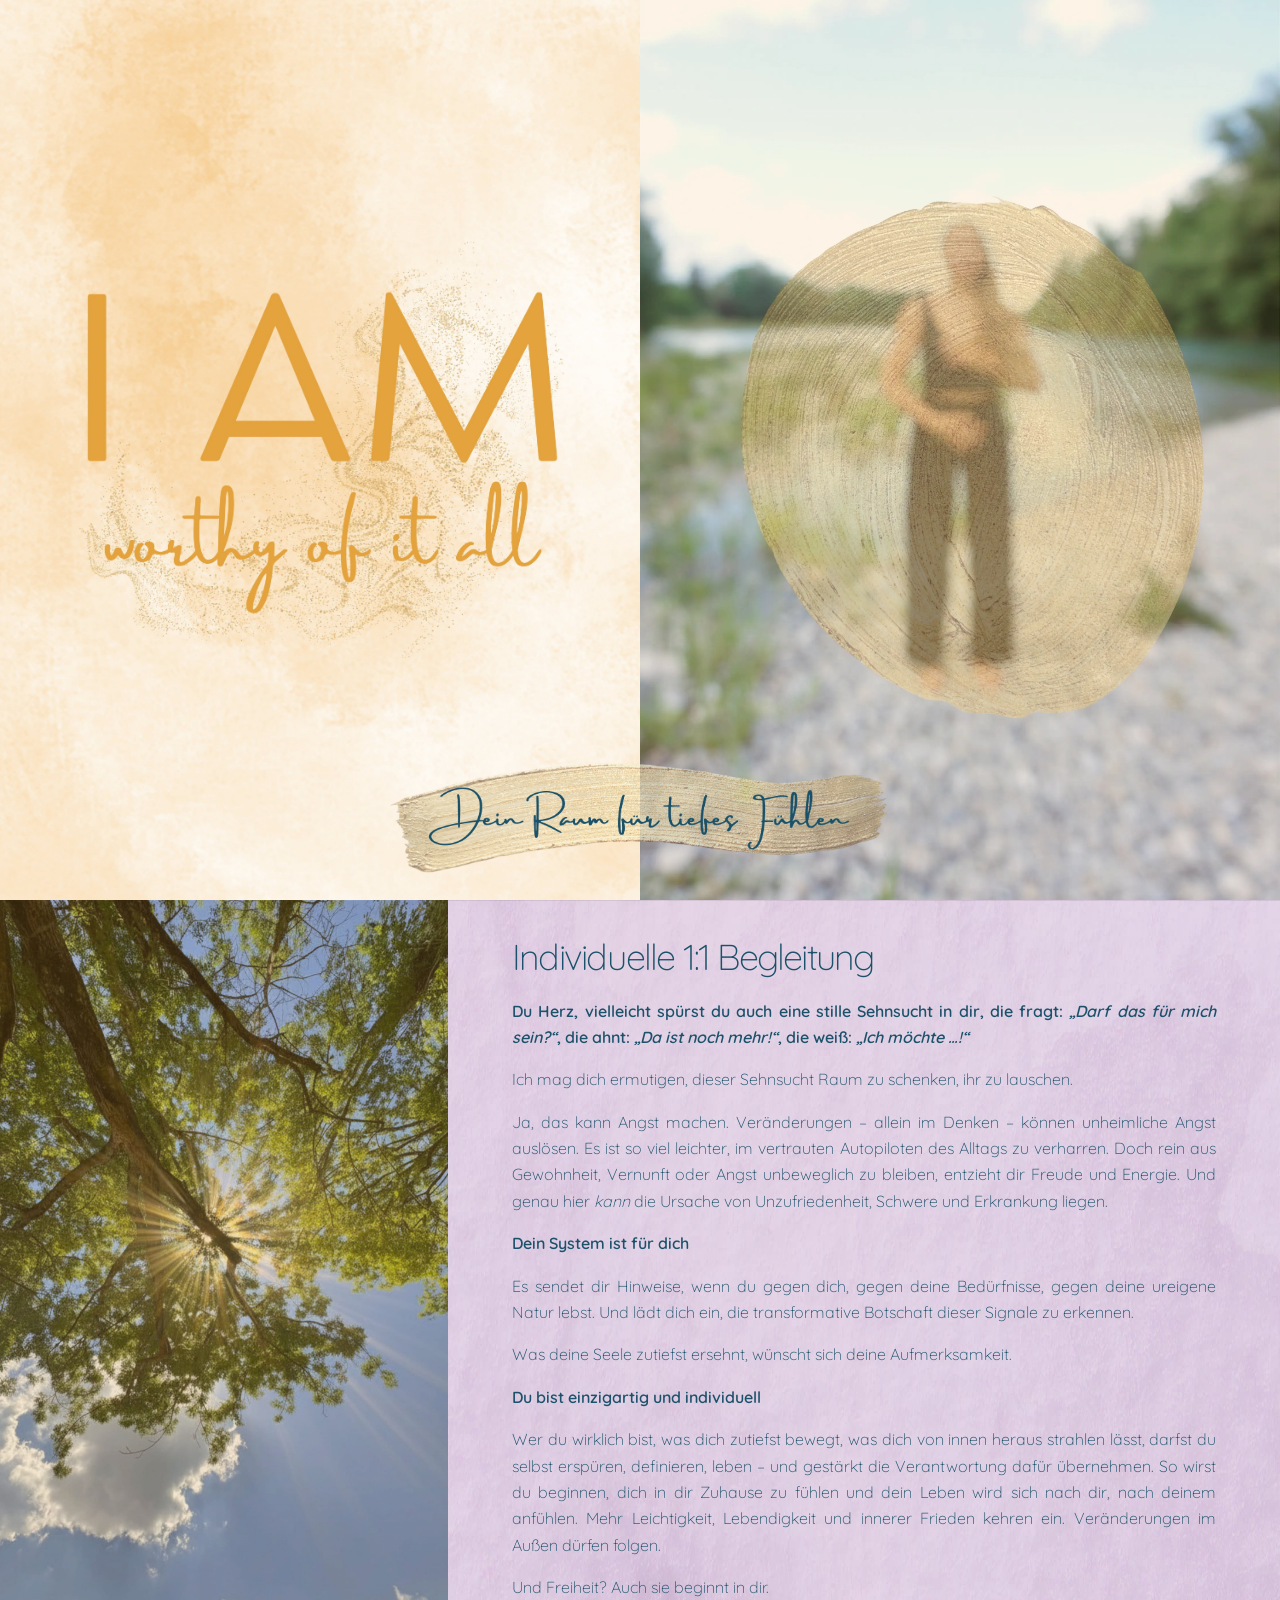
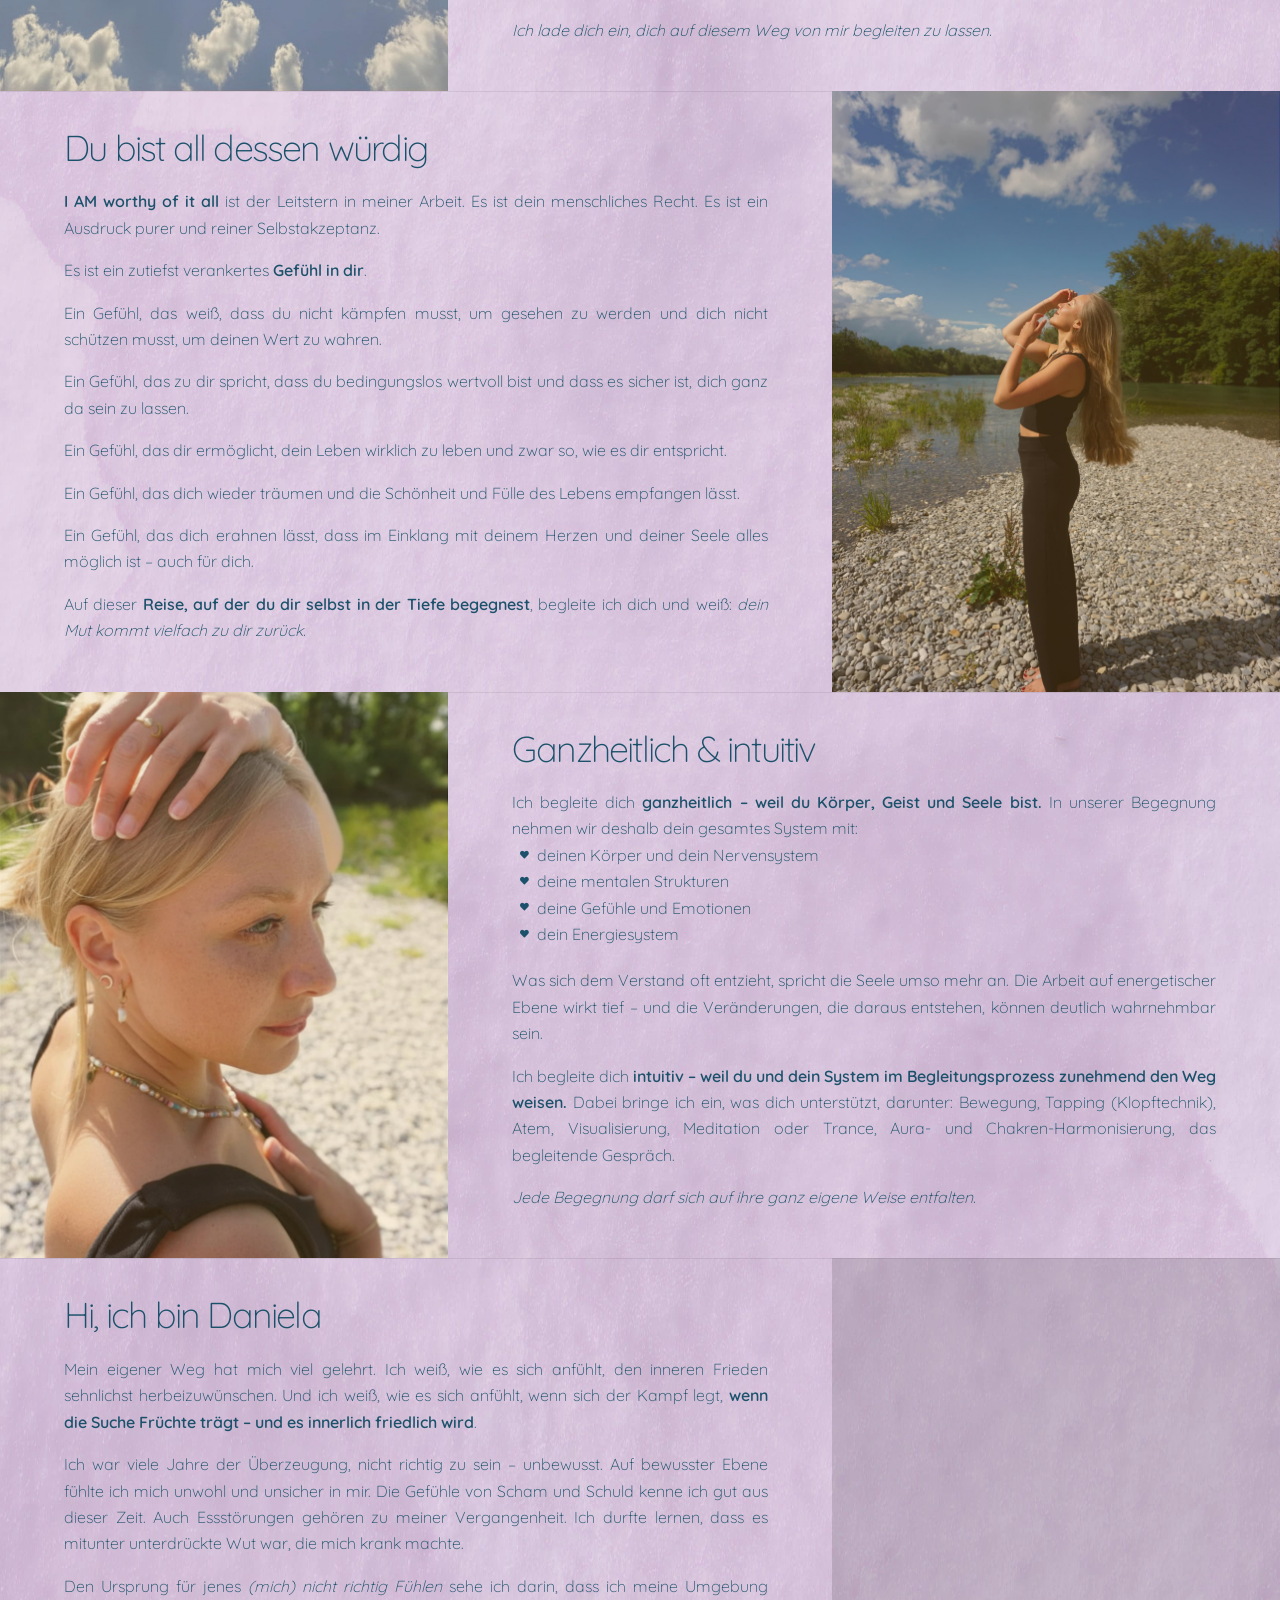
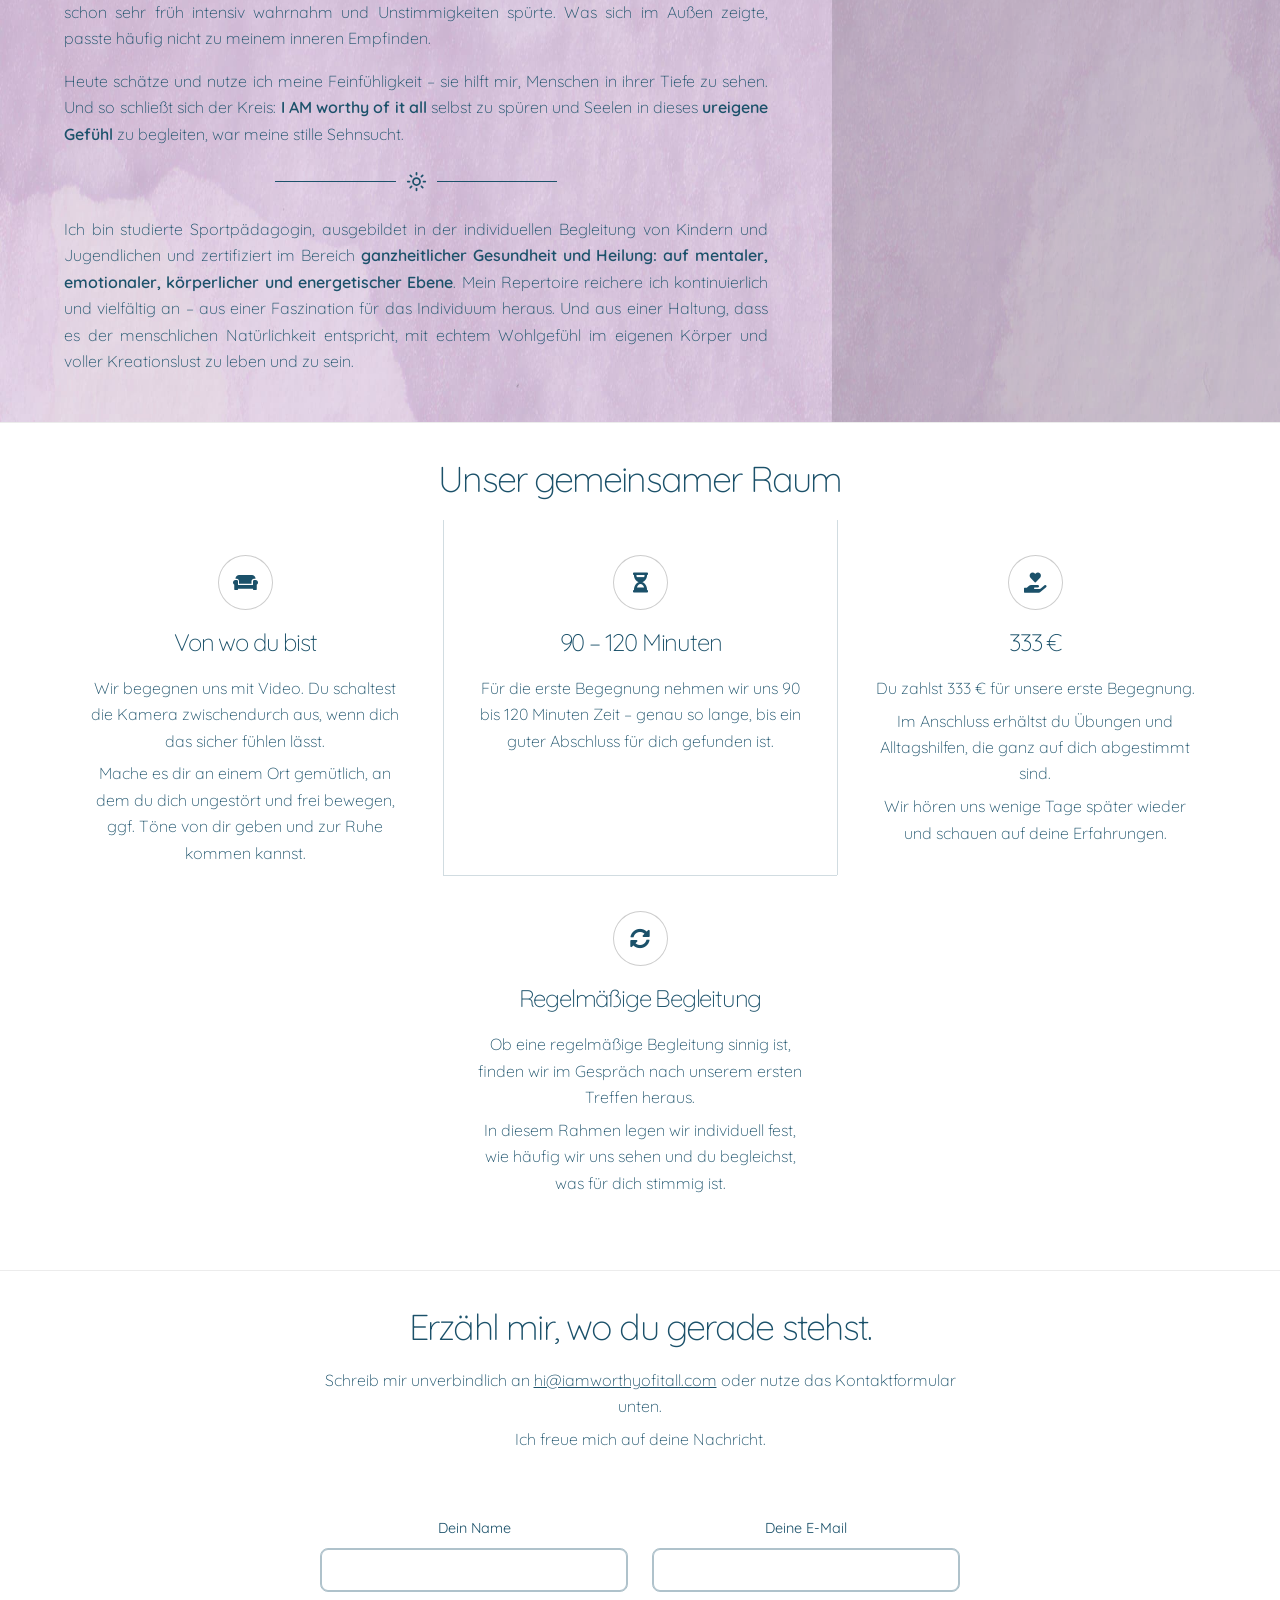
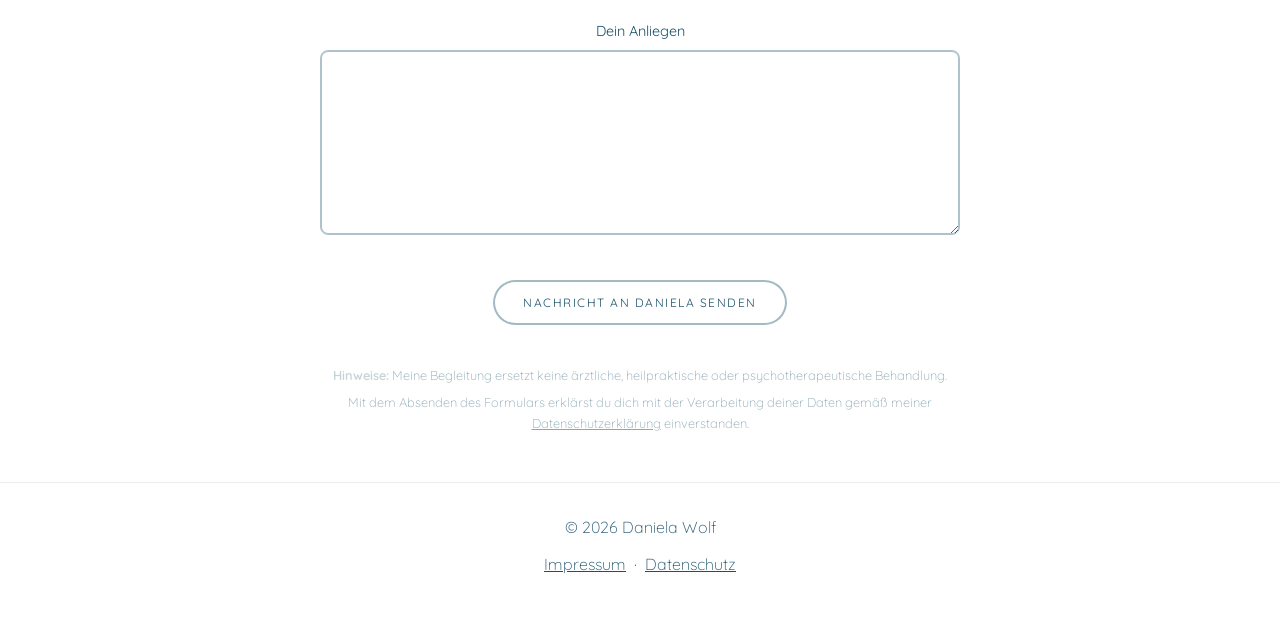
==== index.html @ 4c5a9142 "Add files via upload" ====
<!DOCTYPE HTML>
<html lang="de">
	<head>
		<title>I AM worthy of it all | Daniela Wolf</title>
		<meta charset="utf-8" />
		<meta name="viewport" content="width=device-width, initial-scale=1, user-scalable=no" />
		<meta name="google-site-verification" content="w1ATmz9jHUcsZCT5lZ7PDkABOZ9TWbviF-OjMQii8Yc" />
		<meta name="description" content="Individuell-ganzheitliche 1:1 Begleitung für Seele, Geist &amp; Körper - tiefes Fühlen, persönliches Wachstum und Bewusstseinserweiterung." />
		<link rel="stylesheet" href="assets/css/main.css" />
		<noscript><link rel="stylesheet" href="assets/css/noscript.css" /></noscript>
		<style>
			/* Quicksand lokal gehostet (kein Google-Fonts-Tracking) */
			@font-face {
				font-family: 'Quicksand';
				src: url('quicksand-v37-latin-300.woff2') format('woff2');
				font-weight: 300;
				font-style: normal;
				font-display: swap;
			}
			@font-face {
				font-family: 'Quicksand';
				src: url('quicksand-v37-latin-regular.woff2') format('woff2');
				font-weight: 400;
				font-style: normal;
				font-display: swap;
			}
			@font-face {
				font-family: 'Quicksand';
				src: url('quicksand-v37-latin-500.woff2') format('woff2');
				font-weight: 500;
				font-style: normal;
				font-display: swap;
			}
			@font-face {
				font-family: 'Quicksand';
				src: url('quicksand-v37-latin-600.woff2') format('woff2');
				font-weight: 600;
				font-style: normal;
				font-display: swap;
			}
			/* Quicksand Schriftart */
			body, input, select, textarea, p, h1, h2, h3, h4, h5, h6, li, label, a, button, .button {
				font-family: 'Quicksand', sans-serif !important;
			}
			body, p, h1, h2, h3, h4, h5, h6, li, label, input, textarea, blockquote { color: #1b516a !important; }
			.banner .content p, .spotlight .content p, .wrapper .inner p { color: #1b516a !important; }
			/* Bold-Text behält die Markenfarbe */
			.spotlight .content strong, .spotlight .content b {
				color: #1b516a !important;
				font-weight: 600 !important;
			}
			/* Kleinere Absatzabstände in Spotlight-Bereichen */
			.spotlight .content p, .spotlight .content ul {
				margin-bottom: 1em !important;
				margin-top: 0 !important;
			}
			.spotlight .content p + ul {
				margin-top: 0 !important;
				padding-top: 0 !important;
			}

			/* Footer Links Farbe fix */
			footer a { color: #1b516a !important; }
			footer a:hover { color: #1b516a !important; border-bottom: none !important; }
			/* Kontakt E-Mail Link */
			#kontakt a[href^="mailto"] { color: #1b516a !important; }
			#kontakt a[href^="mailto"]:hover { color: #1b516a !important; }
			/* Kleine Absätze im Kontaktbereich wie in den Spalten */
			#kontakt > .inner > p {
				margin-bottom: 0.4em !important;
			}
			#kontakt > .inner {
				padding-bottom: 1rem !important;
			}
			@media screen and (max-width: 736px) {
				#kontakt.wrapper.style1 > .inner.medium {
					padding-bottom: 1rem !important;
				}
			}
			/* Mobile: Footer Links in einer Zeile */
			@media (max-width: 980px) {
				footer .inner p {
					display: flex !important;
					flex-wrap: wrap !important;
					justify-content: center !important;
					gap: 0.3rem !important;
				}
				.spotlight .content,
				.wrapper .inner {
					padding-left: 1.5rem !important;
					padding-right: 1.5rem !important;
				}
				/* Gradient auf Mobil ausblenden */
				.banner-gradient {
					display: none !important;
				}
				/* Mobil: Bildausschnitt zentriert */
				.banner.style1 .image img {
					-moz-object-position: center 50% !important;
					-webkit-object-position: center 50% !important;
					object-position: center 50% !important;
				}
				/* Overlay Banner entfernen */
				.banner .image::after {
					display: none !important;
				}

				/* Einheitliche Abstände in Unser gemeinsamer Raum */
				.items.style1 section {
					padding-top: 2rem !important;
					padding-bottom: 2rem !important;
				}
				.items.style1 {
					margin-top: 0 !important;
					padding-top: 0 !important;
				}
			}
			.items.style1 section p {
				margin-bottom: 0.4em !important;
			}
			.items.style1 section p + p {
				margin-top: 0 !important;
			}
			/* Einheitliche Abstände im Formular */
			#kontaktform .field {
				margin-bottom: 0.8rem !important;
			}
			#kontaktform .field label {
				display: block !important;
				margin-bottom: 0.4rem !important;
			}
			#kontaktform .field input,
			#kontaktform .field textarea {
				margin-top: 0 !important;
			}
			#kontaktform label, #captcha-label {
				font-family: 'Quicksand', sans-serif !important;
				color: #1b516a !important;
			}
			#kontaktform input[type="text"],
			#kontaktform input[type="email"],
			#kontaktform textarea {
				border-radius: 8px !important;
			}
			.divided > * + * { border-top-color: rgba(27, 81, 106, 0.2) !important; }

			.items.style1 section { border-color: rgba(27, 81, 106, 0.2) !important; }

			/* Buttons - normal */
			.button, a.button, input[type="submit"], button[type="submit"] {
				border-color: rgba(27, 81, 106, 0.4) !important;
				color: #1b516a !important;
				background: transparent !important;
				box-shadow: inset 0 0 0 2px rgba(27, 81, 106, 0.4) !important;
			}

			/* Buttons - hover & active */
			.button:hover, a.button:hover, input[type="submit"]:hover, button[type="submit"]:hover,
			.button:active, a.button:active, input[type="submit"]:active {
				background: #1b516a !important;
				color: #ffffff !important;
				border-color: #1b516a !important;
				box-shadow: inset 0 0 0 2px #1b516a !important;
			}

			/* Formularfelder Umrandungen */
			input[type="text"],
			input[type="email"],
			input[type="password"],
			select,
			textarea {
				border-color: rgba(27, 81, 106, 0.35) !important;
				box-shadow: inset 0 0 0 1px rgba(27, 81, 106, 0.35) !important;
			}
			input[type="text"]:focus,
			input[type="email"]:focus,
			textarea:focus {
				border-color: rgba(27, 81, 106, 0.65) !important;
				box-shadow: inset 0 0 0 1px rgba(27, 81, 106, 0.65) !important;
			}

			/* Banner: Hintergrund nur links im Textbereich */
			#wrapper .banner { background: none !important; }
			#wrapper .banner .content {
				background-image: url('images/banner-bg.jpg') !important;
				background-size: cover !important;
				background-position: center !important;
				position: relative !important;
				min-height: 100vh !important;
				min-height: 100dvh !important;
				box-sizing: border-box !important;
				padding: 0 3rem !important;
			}
			@media screen and (max-width: 980px) {
				#wrapper .banner .content {
					min-height: 100vw !important;
					background-size: cover !important;
					background-position: center !important;
				}
			}
			#wrapper .banner .content ul.actions {
				position: absolute !important;
				bottom: 6px !important;
				left: 3rem !important;
				margin: 0 !important;
			}
			#wrapper .banner .content p.major {
				position: absolute !important;
				bottom: calc(6px + 70px) !important;
				left: 3rem !important;
				margin: 0 !important;
				font-size: calc(1em + 12px) !important;
			}

			
			/* Spotlight Hintergrund Aquarell über alle drei */
			#wrapper .spotlight:nth-of-type(2),
			#wrapper .spotlight:nth-of-type(3),
			#wrapper .spotlight:nth-of-type(4),
			#wrapper .spotlight:nth-of-type(5) {
				background-image: url('images/spotlight-bg.jpg') !important;
				background-size: 100% 400% !important;
				background-repeat: no-repeat !important;
			}
			#wrapper .spotlight:nth-of-type(2) { background-position: top !important; }
			#wrapper .spotlight:nth-of-type(3) { background-position: 0 33% !important; }
			#wrapper .spotlight:nth-of-type(4) { background-position: 0 66% !important; }
			#wrapper .spotlight:nth-of-type(5) { background-position: bottom !important; }

			/* Foto1: Bild nicht strecken, stattdessen zoomen */
			@media screen and (min-width: 737px) {
				#wrapper .spotlight:nth-of-type(2) .image {
					max-height: 150vh !important;
					overflow: hidden !important;
				}
			}

			/* Schriftzug Banner Overlay */
			.banner-schriftzug {
				position: absolute !important;
				bottom: 3% !important;
				left: 50% !important;
				transform: translateX(-50%) !important;
				width: 39% !important;
				z-index: 10 !important;
				pointer-events: none !important;
			}
			@media screen and (max-width: 736px) {
				.banner-schriftzug {
					top: 100vw !important;
					bottom: auto !important;
					transform: translateX(-50%) translateY(-50%) !important;
					width: 90% !important;
				}
			}
			@media screen and (max-width: 736px) {
				.ueberzeugung-grid {
					grid-template-columns: 1fr !important;
				}
			}
			.no-gap, p.no-gap, .spotlight .content p.no-gap { margin-bottom: 0 !important; padding-bottom: 0 !important; }
		</style>
		<link rel="preload" href="images/banner.webp" as="image" />
		<link rel="preload" href="images/banner-bg.jpg" as="image" />
	</head>
	<body class="is-preload">

		<div id="wrapper" class="divided">

			<!-- Banner -->
			<section class="banner style1 orient-left content-align-left image-position-right fullscreen" id="banner-section" style="position: relative; visibility: hidden;">
				<div class="content" id="banner-content" style="padding: 5% !important;">
				</div>
				<div class="image" style="position: relative;">
					<img src="images/banner.webp" alt="" id="banner-foto" />
				</div>
				<!-- Schriftzug Overlay -->
				<img src="images/schriftzug-banner.webp" alt="Dein Raum für tiefes Fühlen" id="banner-schriftzug" class="banner-schriftzug" />
			</section>

			<script>
				(function() {
					var revealed = false;
					var loaded = { foto: false, bg: false };

					function revealBanner() {
						if (revealed) return;
						revealed = true;
						var section = document.getElementById('banner-section');
						if (section) section.style.visibility = 'visible';
					}

					function checkReveal() {
						if (loaded.foto && loaded.bg) revealBanner();
					}

					var p1 = new Image();
					p1.onload = p1.onerror = function() { loaded.foto = true; checkReveal(); };
					p1.src = 'images/banner.webp';
					if (p1.complete) { loaded.foto = true; checkReveal(); }

					var p2 = new Image();
					p2.onload = p2.onerror = function() { loaded.bg = true; checkReveal(); };
					p2.src = 'images/banner-bg.jpg';
					if (p2.complete) { loaded.bg = true; checkReveal(); }

					setTimeout(revealBanner, 3000);
				})();
			</script>

			<!-- Spotlight 1 -->
			<section class="spotlight style1 orient-right content-align-left image-position-center onscroll-image-fade-in" id="first">
				<div class="content" style="text-align: justify;">
					<h2>Individuelle 1:1 Begleitung</h2>
					<p style="margin-bottom: 0.4em;"><strong>Du Herz, vielleicht spürst du auch eine stille Sehnsucht in dir, die fragt: <em>„Darf das für mich sein?“</em>, die ahnt: <em>„Da ist noch mehr!“</em>, die weiß: <em>„Ich möchte …!“</em></strong></p>
					<p style="margin-bottom: 0.4em;">Ich mag dich ermutigen, dieser Sehnsucht Raum zu schenken, ihr zu lauschen.</p>
					<p style="margin-bottom: 0.4em;">Ja, das kann Angst machen. Veränderungen – allein im Denken – können unheimliche Angst auslösen. Es ist so viel leichter, im vertrauten Autopiloten des Alltags zu verharren. Doch rein aus Gewohnheit, Vernunft oder Angst unbeweglich zu bleiben, entzieht dir Freude und Energie. Und genau hier <em>kann</em> die Ursache von Unzufriedenheit, Schwere und Erkrankung liegen.</p>
					<p style="margin-bottom: 0.4em;"><strong>Dein System ist für dich</strong></p>
					<p style="margin-bottom: 0.4em;">Es sendet dir Hinweise, wenn du gegen dich, gegen deine Bedürfnisse, gegen deine ureigene Natur lebst. Und lädt dich ein, die transformative Botschaft dieser Signale zu erkennen.</p>
					<p style="margin-bottom: 0.4em;">Was deine Seele zutiefst ersehnt, wünscht sich deine Aufmerksamkeit.</p>
					<p style="margin-bottom: 0.4em;"><strong>Du bist einzigartig und individuell</strong></p>
					<p style="margin-bottom: 0.4em;">Wer du wirklich bist, was dich zutiefst bewegt, was dich von innen heraus strahlen lässt, darfst du selbst erspüren, definieren, leben – und gestärkt die Verantwortung dafür übernehmen. So wirst du beginnen, dich in dir Zuhause zu fühlen und dein Leben wird sich nach dir, nach deinem anfühlen. Mehr Leichtigkeit, Lebendigkeit und innerer Frieden kehren ein. Veränderungen im Außen dürfen folgen.</p>
					<p style="margin-bottom: 0.4em;">Und Freiheit? Auch sie beginnt in dir.</p>
					<p><em>Ich lade dich ein, dich auf diesem Weg von mir begleiten zu lassen.</em></p>
				</div>
				<div class="image">
					<picture>
						<source media="(max-width: 736px)" srcset="images/foto1-mobil.jpg" />
						<img src="images/foto1.jpg" alt="" />
					</picture>
				</div>
			</section>

			<!-- Spotlight 2 -->
			<section class="spotlight style1 orient-left content-align-left image-position-center onscroll-image-fade-in">
				<div class="content" style="text-align: justify;">
					<h2>Du bist all dessen würdig</h2>
					<p><strong>I AM worthy of it all</strong> ist der Leitstern in meiner Arbeit. Es ist dein menschliches Recht. Es ist ein Ausdruck purer und reiner Selbstakzeptanz.</p>
					<p>Es ist ein zutiefst verankertes <strong>Gefühl in dir</strong>.</p>
					<p>Ein Gefühl, das weiß, dass du nicht kämpfen musst, um gesehen zu werden und dich nicht schützen musst, um deinen Wert zu wahren.</p>
					<p>Ein Gefühl, das zu dir spricht, dass du bedingungslos wertvoll bist und dass es sicher ist, dich ganz da sein zu lassen.</p>
					<p>Ein Gefühl, das dir ermöglicht, dein Leben wirklich zu leben und zwar so, wie es dir entspricht.</p>
					<p>Ein Gefühl, das dich wieder träumen und die Schönheit und Fülle des Lebens empfangen lässt.</p>
					<p>Ein Gefühl, das dich erahnen lässt, dass im Einklang mit deinem Herzen und deiner Seele alles möglich ist – auch für dich.</p>
					<p>Auf dieser <strong>Reise, auf der du dir selbst in der Tiefe begegnest</strong>, begleite ich dich und weiß: <em>dein Mut kommt vielfach zu dir zurück.</em></p>
				</div>
				<div class="image">
					<picture>
						<source media="(max-width: 736px)" srcset="images/foto2-mobil.jpg" />
						<img src="images/foto2.jpg" alt="" />
					</picture>
				</div>
			</section>

			<!-- Spotlight 3 -->
			<section class="spotlight style1 orient-right content-align-left image-position-center onscroll-image-fade-in">
				<div class="content" style="text-align: justify;">
					<h2>Ganzheitlich &amp; intuitiv</h2>
					<p style="margin-bottom:0 !important;">Ich begleite dich <strong>ganzheitlich – weil du Körper, Geist und Seele bist.</strong> In unserer Begegnung nehmen wir deshalb dein gesamtes System mit:</p>
					<ul style="margin-top:0 !important; padding-top:0 !important; margin-bottom:10px !important; list-style: none; padding-left: 0; margin-left: 0;">
						<li style="display: flex; align-items: center; gap: 0.5em;"><i class="fas fa-heart" style="color: #1b516a; font-size: 0.55em; flex-shrink: 0;"></i><span>deinen Körper und dein Nervensystem</span></li>
						<li style="display: flex; align-items: center; gap: 0.5em;"><i class="fas fa-heart" style="color: #1b516a; font-size: 0.55em; flex-shrink: 0;"></i><span>deine mentalen Strukturen</span></li>
						<li style="display: flex; align-items: center; gap: 0.5em;"><i class="fas fa-heart" style="color: #1b516a; font-size: 0.55em; flex-shrink: 0;"></i><span>deine Gefühle und Emotionen</span></li>
						<li style="display: flex; align-items: center; gap: 0.5em;"><i class="fas fa-heart" style="color: #1b516a; font-size: 0.55em; flex-shrink: 0;"></i><span>dein Energiesystem</span></li>
					</ul>
					<div style="height:10px;"></div>
					<p>Was sich dem Verstand oft entzieht, spricht die Seele umso mehr an. Die Arbeit auf energetischer Ebene wirkt tief – und die Veränderungen, die daraus entstehen, können deutlich wahrnehmbar sein.</p>
					<p>Ich begleite dich <strong>intuitiv – weil du und dein System im Begleitungsprozess zunehmend den Weg weisen.</strong> Dabei bringe ich ein, was dich unterstützt, darunter: Bewegung, Tapping (Klopftechnik), Atem, Visualisierung, Meditation oder Trance, Aura- und Chakren-Harmonisierung, das begleitende Gespräch.</p>
					<p><em>Jede Begegnung darf sich auf ihre ganz eigene Weise entfalten.</em></p>
				</div>
				<div class="image">
					<picture>
						<source media="(max-width: 736px)" srcset="images/foto3-mobil.jpg" />
						<img src="images/foto3.jpg" alt="" />
					</picture>
				</div>
			</section>

		<!-- Über mich -->
			<section class="spotlight style1 orient-left content-align-left image-position-center onscroll-image-fade-in">
				<div class="content" style="text-align: justify;">
					<h2>Hi, ich bin Daniela</h2>
					<p>Mein eigener Weg hat mich viel gelehrt. Ich weiß, wie es sich anfühlt, den inneren Frieden sehnlichst herbeizuwünschen. Und ich weiß, wie es sich anfühlt, wenn sich der Kampf legt, <strong>wenn die Suche Früchte trägt – und es innerlich friedlich wird</strong>.</p>
					<p>Ich war viele Jahre der Überzeugung, nicht richtig zu sein – unbewusst. Auf bewusster Ebene fühlte ich mich unwohl und unsicher in mir. Die Gefühle von Scham und Schuld kenne ich gut aus dieser Zeit. Auch Essstörungen gehören zu meiner Vergangen&shy;heit. Ich durfte lernen, dass es mitunter unterdrückte Wut war, die mich krank machte.</p>
					<p>Den Ursprung für jenes <em>(mich) nicht richtig Fühlen</em> sehe ich darin, dass ich meine Umgebung schon sehr früh intensiv wahrnahm und Unstimmigkeiten spürte. Was sich im Außen zeigte, passte häufig nicht zu meinem inneren Empfinden.</p>
					<p>Heute schätze und nutze ich meine Feinfühligkeit – sie hilft mir, Menschen in ihrer Tiefe zu sehen. Und so schließt sich der Kreis: <strong>I AM worthy of it all</strong> selbst zu spüren und Seelen in dieses <strong>ureigene Gefühl</strong> zu begleiten, war meine stille Sehnsucht.</p>
					<div style="display: flex; align-items: center; margin: 1.5em auto; width: 40%;">
						<div style="flex: 1; height: 1px; background: #1b516a;"></div>
						<svg width="21" height="21" viewBox="0 0 24 24" fill="none" stroke="#1b516a" stroke-width="2" stroke-linecap="round" stroke-linejoin="round" aria-hidden="true" style="display: inline-block; vertical-align: middle; margin: 0 10px;"><circle cx="12" cy="12" r="4"/><path d="M12 2v2M12 20v2M4.93 4.93l1.41 1.41M17.66 17.66l1.41 1.41M2 12h2M20 12h2M4.93 19.07l1.41-1.41M17.66 6.34l1.41-1.41"/></svg>
						<div style="flex: 1; height: 1px; background: #1b516a;"></div>
					</div>
					<p>Ich bin studierte Sportpädagogin, ausgebildet in der individuellen Begleitung von Kindern und Jugend&shy;lichen und zertifiziert im Bereich <strong>ganzheitlicher Gesundheit und Heilung: auf mentaler, emotio&shy;naler, körperlicher und energetischer Ebene</strong>. Mein Repertoire reichere ich kontinuierlich und vielfältig an – aus einer Faszination für das Individuum heraus. Und aus einer Haltung, dass es der menschlichen Natürlichkeit entspricht, mit echtem Wohlgefühl im eigenen Körper und voller Kreations&shy;lust zu leben und zu sein.</p>
				</div>
				<div class="image">
					<picture>
						<source media="(max-width: 736px)" srcset="images/foto-ueber-mich-mobil.jpg" />
						<img src="images/foto-ueber-mich.jpg" alt="" />
					</picture>
				</div>
			</section>



			<!-- Ablauf & Preis -->
			<section class="wrapper style1 align-center">
				<div class="inner" style="max-width: 100%; width: 100%; padding-left: 3rem; padding-right: 3rem;">
					<h2>Unser gemeinsamer Raum</h2>
					<div class="items style1 small onscroll-fade-in">
						<section>
							<span class="icon solid style2 major fa-couch"></span>
							<h3>Von wo du bist</h3>
							<p>Wir begegnen uns mit Video. Du schaltest die Kamera zwischendurch aus, wenn dich das sicher fühlen lässt.</p>
							<p>Mache es dir an einem Ort gemütlich, an dem du dich ungestört und frei bewegen, ggf.&nbsp;Töne von dir geben und zur Ruhe kommen kannst.</p>
						</section>
						<section>
							<span class="icon solid style2 major fa-hourglass-half"></span>
							<h3>90 – 120 Minuten</h3>
							<p>Für die erste Begegnung nehmen wir uns 90 bis 120 Minuten Zeit – genau so lange, bis ein guter Abschluss für dich gefunden ist.</p>
						</section>
						<section>
							<span class="icon solid style2 major fa-hand-holding-heart"></span>
							<h3>333 €</h3>
							<p>Du zahlst 333 € für unsere erste Begegnung.</p>
							<p>Im Anschluss erhältst du Übungen und Alltagshilfen, die ganz auf dich abgestimmt sind.</p>
							<p>Wir hören uns wenige Tage später wieder und schauen auf deine Erfahrungen.</p>
						</section>
						<section>
							<span class="icon solid style2 major fa-sync-alt"></span>
							<h3>Regelmäßige Begleitung</h3>
							<p>Ob eine regelmäßige Begleitung sinnig ist, finden wir im Gespräch nach unserem ersten Treffen heraus.</p>
							<p>In diesem Rahmen legen wir individuell fest, wie häufig wir uns sehen und du begleichst, was für dich stimmig ist.</p>
						</section>
					</div>
				</div>
			</section>


			<!-- Kontakt -->
			<section class="wrapper style1 align-center" id="kontakt">
				<div class="inner medium" style="padding-bottom: 16px !important;">
					<h2>Erzähl mir, wo du gerade stehst.</h2>
					<p>Schreib mir unverbindlich an <a href="mailto:hi@iamworthyofitall.com" style="color:#1b516a !important; border-bottom-color:#1b516a !important;">hi@iamworthyofitall.com</a> oder nutze das Kontaktformular unten.</p>
					<p style="margin-bottom: 2rem !important;">Ich freue mich auf deine Nachricht.</p>
					<p>&nbsp;</p>
					<form method="post" action="https://api.web3forms.com/submit" id="kontaktform" novalidate>
						<input type="hidden" name="access_key" value="c63181c9-d933-462b-9041-36f4e16583ec" />
						<input type="hidden" name="subject" value="Neue Kontaktanfrage – I AM worthy of it all” />
						<input type="hidden" name="from_name" value="Website Kontaktformular" />

						<!-- Honeypot: für Menschen unsichtbar, Bots füllen es aus -->
						<div style="display:none; position:absolute; left:-9999px;" aria-hidden="true">
							<label for="website">Website leer lassen</label>
							<input type="text" name="website" id="website" tabindex="-1" autocomplete="off" />
						</div>

						<div class="fields">
							<div class="field half">
								<label for="name">Dein Name</label>
								<input type="text" name="name" id="name" required autocomplete="name" />
								<p id="error-name" style="display:none; color:#1b516a; font-size:0.85rem; line-height:1.6; margin-top:0.3rem; background:#e8a22c; padding:0.4em 0.6em; border-radius:4px;"></p>
							</div>
							<div class="field half">
								<label for="email">Deine E-Mail</label>
								<input type="email" name="email" id="email" required autocomplete="email" />
								<p id="error-email" style="display:none; color:#1b516a; font-size:0.85rem; line-height:1.6; margin-top:0.3rem; background:#e8a22c; padding:0.4em 0.6em; border-radius:4px;"></p>
							</div>
							<div class="field">
								<label for="message">Dein Anliegen</label>
								<textarea name="message" id="message" rows="6" required></textarea>
								<p id="error-message" style="display:none; color:#1b516a; font-size:0.85rem; line-height:1.6; margin-top:0.3rem; background:#e8a22c; padding:0.4em 0.6em; border-radius:4px;"></p>
							</div>
							<!-- Sicherheitsfrage bei Bedarf hier wieder aktivieren -->
							<!--
							<div style="display: flex; justify-content: center; width: 100%; margin-top: 1rem;">
								<div style="width: 16rem; text-align: center;">
									<label for="captcha" id="captcha-label" style="display: block; margin-bottom: 0.5rem;">Sicherheitsfrage: wird geladen …</label>
									<input type="text" id="captcha" name="_captcha_answer" required autocomplete="off" inputmode="numeric" style="width: 100%; text-align: center; border-radius: 8px !important; border-color: rgba(27, 81, 106, 0.35) !important;" />
								</div>
							</div>
							-->
						</div>

						<!-- Web3Forms Honeypot -->
						<input type="checkbox" name="botcheck" style="display:none;" />

						<ul class="actions special">
							<li><input type="submit" id="submit-btn" value="Nachricht an Daniela senden" /></li>
						</ul>

						<p id="form-success" style="display:none; color:#1b516a; margin-top:1rem; font-size:0.85rem; line-height:1.6; text-align:center; background:#e8a22c; padding:0.6em 1em; border-radius:4px;">Du Herz, Danke für deine Nachricht!<br>Ich freue mich, von dir zu lesen und antworte dir so schnell wie möglich persönlich.</p>

						<p id="disclaimer-hinweis" style="font-size: 0.8rem !important; opacity: 0.5 !important; text-align: center !important; margin-top: 2.5rem !important;"><strong style="opacity: 0.5; color: inherit !important; font-weight: 600;">Hinweise:</strong> Meine Begleitung ersetzt keine ärztliche, heilpraktische oder psychotherapeutische Behandlung.<br><span style="display: block; margin-top: 0.5em;">Mit dem Absenden des Formulars erklärst du dich mit der Verarbeitung deiner Daten gemäß meiner <a href="datenschutz.html" style="color:#1b516a !important; opacity: 1;">Datenschutzerklärung</a> einverstanden.</span></p>
					</form>
				</div>
			</section>

			<!-- Footer -->
			<footer class="wrapper style1 align-center">
				<div class="inner">
					<p>&copy; 2026 Daniela Wolf</p>
				<p><a href="impressum.html" style="color:#1b516a !important;">Impressum</a> &nbsp;·&nbsp; <a href="datenschutz.html" style="color:#1b516a !important;">Datenschutz</a></p>
				</div>
			</footer>

		</div>

		<script src="assets/js/jquery.min.js"></script>
		<script src="assets/js/jquery.scrollex.min.js"></script>
		<script src="assets/js/jquery.scrolly.min.js"></script>
		<script src="assets/js/browser.min.js"></script>
		<script src="assets/js/breakpoints.min.js"></script>
		<script src="assets/js/util.js"></script>
		<script src="assets/js/main.js"></script>

		<!-- Kontaktformular: Honeypot (kein Cookie, kein Tracking) -->
		<script>
		(function() {
			// Sicherheitsfrage (Math CAPTCHA) bei Bedarf hier wieder aktivieren:
			// var num1, num2, correctAnswer;
			// function generateCaptcha() {
			// 	num1 = Math.floor(Math.random() * 9) + 1;
			// 	num2 = Math.floor(Math.random() * 9) + 1;
			// 	correctAnswer = num1 + num2;
			// 	document.getElementById('captcha-label').textContent =
			// 		'Sicherheitsfrage: Was ist ' + num1 + ' + ' + num2 + ' ?';
			// 	document.getElementById('captcha').value = '';
			// }
			// generateCaptcha();

			document.getElementById('kontaktform').addEventListener('submit', function(e) {
				e.preventDefault();
				var errorName = document.getElementById('error-name');
				var errorEmail = document.getElementById('error-email');
				var errorMessage = document.getElementById('error-message');
				function clearErrors() {
					errorName.style.display = 'none';
					errorEmail.style.display = 'none';
					errorMessage.style.display = 'none';
				}
				var successEl = document.getElementById('form-success');
				clearErrors();
				successEl.style.display = 'none';

				// 1. Honeypot prüfen
				if (document.getElementById('website').value !== '') {
					return;
				}

				// 2. Pflichtfelder prüfen
				var name = document.getElementById('name').value.trim();
				var email = document.getElementById('email').value.trim();
				var message = document.getElementById('message').value.trim();

				if (name === '') {
					errorName.textContent = 'Bitte teile mir deinen Namen mit.';
					errorName.style.display = 'block';
					document.getElementById('name').focus();
					return;
				}

				if (email === '') {
					errorEmail.textContent = 'Bitte teile mir deine E-Mail-Adresse mit.';
					errorEmail.style.display = 'block';
					document.getElementById('email').focus();
					return;
				}

				var emailRegex = /^[^\s@]+@[^\s@]+\.[^\s@]+$/;
				if (!emailRegex.test(email)) {
					errorEmail.innerHTML = 'Die eingegebene E-Mail-Adresse scheint nicht korrekt zu sein.<br>Bitte prüfe sie nochmal (z. B. name@beispiel.de).';
					errorEmail.style.display = 'block';
					document.getElementById('email').focus();
					return;
				}

				if (message === '') {
					errorMessage.textContent = 'Bitte teile mir dein Anliegen mit.';
					errorMessage.style.display = 'block';
					document.getElementById('message').focus();
					return;
				}

				// 3. Sicherheitsfrage prüfen (bei Bedarf wieder aktivieren)
				// var userAnswer = parseInt(document.getElementById('captcha').value, 10);
				// if (isNaN(userAnswer) || userAnswer !== correctAnswer) {
				// 	errorEl.textContent = 'Die Antwort auf die Sicherheitsfrage ist leider nicht korrekt. Bitte versuche es nochmal.';
				// 	errorEl.style.display = 'block';
				// 	generateCaptcha();
				// 	return;
				// }

				// 4. Absenden
				var form = this;
				var submitBtn = document.getElementById('submit-btn');
				submitBtn.disabled = true;
				submitBtn.value = 'Wird gesendet …';

				var data = new FormData(form);
				data.delete('_captcha_answer');

				fetch(form.action, {
					method: 'POST',
					body: data,
					headers: { 'Accept': 'application/json' }
				})
				.then(function(response) {
					if (response.ok) {
						form.reset();
						successEl.style.display = 'block';
						submitBtn.disabled = false;
						submitBtn.value = 'Nachricht an Daniela senden';
					} else {
						throw new Error('Fehler');
					}
				})
				.catch(function() {
					errorName.textContent = 'Leider ist ein Fehler aufgetreten. Bitte schreib mir direkt an hi@iamworthyofitall.com.';
					errorName.style.display = 'block';
					submitBtn.disabled = false;
					submitBtn.value = 'Nachricht an Daniela senden';
				});
			});
		})();
		</script>

	</body>
</html>
---- assets/css/main.css ----
@import url(fontawesome-all.min.css);

/* Source Sans Pro lokal ersetzt durch systemnahe Schriftarten - keine externen Anfragen */

/*
	Story by HTML5 UP
	html5up.net | @ajlkn
	Free for personal and commercial use under the CCA 3.0 license (html5up.net/license)
*/

html, body, div, span, applet, object,
iframe, h1, h2, h3, h4, h5, h6, p, blockquote,
pre, a, abbr, acronym, address, big, cite,
code, del, dfn, em, img, ins, kbd, q, s, samp,
small, strike, strong, sub, sup, tt, var, b,
u, i, center, dl, dt, dd, ol, ul, li, fieldset,
form, label, legend, table, caption, tbody,
tfoot, thead, tr, th, td, article, aside,
canvas, details, embed, figure, figcaption,
footer, header, hgroup, menu, nav, output, ruby,
section, summary, time, mark, audio, video {
	margin: 0;
	padding: 0;
	border: 0;
	font-size: 100%;
	font: inherit;
	vertical-align: baseline;}

article, aside, details, figcaption, figure,
footer, header, hgroup, menu, nav, section {
	display: block;}

body {
	line-height: 1;
}

ol, ul {
	list-style: none;
}

blockquote, q {
	quotes: none;
}

	blockquote:before, blockquote:after, q:before, q:after {
		content: '';
		content: none;
	}

table {
	border-collapse: collapse;
	border-spacing: 0;
}

body {
	-webkit-text-size-adjust: none;
}

mark {
	background-color: transparent;
	color: inherit;
}

input::-moz-focus-inner {
	border: 0;
	padding: 0;
}

input, select, textarea {
	-moz-appearance: none;
	-webkit-appearance: none;
	-ms-appearance: none;
	appearance: none;
}

/* Basic */

	@-ms-viewport {
		width: device-width;
	}

	body {
		-ms-overflow-style: scrollbar;
	}

	@media screen and (max-width: 480px) {

		html, body {
			min-width: 320px;
		}

	}

	html {
		box-sizing: border-box;
	}

	*, *:before, *:after {
		box-sizing: inherit;
	}

	body {
		background: #ffffff;
	}

		body.is-preload *, body.is-preload *:before, body.is-preload *:after {
			-moz-animation: none !important;
			-webkit-animation: none !important;
			-ms-animation: none !important;
			animation: none !important;
			-moz-transition: none !important;
			-webkit-transition: none !important;
			-ms-transition: none !important;
			transition: none !important;
		}

/* Type */

	html {
		font-size: 18pt;
	}

		@media screen and (max-width: 1680px) {

			html {
				font-size: 14pt;
			}

		}

		@media screen and (max-width: 1280px) {

			html {
				font-size: 12pt;
			}

		}

		@media screen and (max-width: 736px) {

			html {
				font-size: 11pt;
			}

		}

		@media screen and (max-width: 360px) {

			html {
				font-size: 10pt;
			}

		}

	body {
		background-color: #ffffff;
		color: #000000;
	}

	body, input, select, textarea {
		font-family: "Source Sans Pro", Helvetica, sans-serif;
		font-size: 1rem;
		font-weight: 300;
		line-height: 1.65;
	}

	a {
		-moz-transition: color 0.2s ease-in-out;
		-webkit-transition: color 0.2s ease-in-out;
		-ms-transition: color 0.2s ease-in-out;
		transition: color 0.2s ease-in-out;
		text-decoration: underline;
	}

		a:hover {
			text-decoration: none;
		}

	strong, b {
		font-weight: 400;
	}

	em, i {
		font-style: italic;
	}

	p {
		margin: 0 0 10px 0;
	}

		p.major {
			font-size: 1.25rem;
		}

	h1, h2, h3, h4, h5, h6 {
		font-weight: 300;
		line-height: 1.375;
		letter-spacing: -0.05em;
		margin: 0 0 1rem 0;
	}

		h1 a, h2 a, h3 a, h4 a, h5 a, h6 a {
			color: inherit;
			text-decoration: none;
		}

	h1 {
		font-size: 3.5rem;
		line-height: 1.2;
	}

	h2 {
		font-size: 2.25rem;
	}

	h3 {
		font-size: 1.5rem;
	}

	h4 {
		font-size: 1.1rem;
	}

	h5 {
		font-size: 0.9rem;
	}

	h6 {
		font-size: 0.7rem;
	}

	sub {
		font-size: 0.8rem;
		position: relative;
		top: 0.5rem;
	}

	sup {
		font-size: 0.8rem;
		position: relative;
		top: -0.5rem;
	}

	blockquote {
		border-left: solid 4px;
		font-style: italic;
		margin: 0 0 2rem 0;
		padding: 0.5rem 0 0.5rem 2rem;
	}

	code {
		border-radius: 4px;
		font-family: "Courier New", monospace;
		font-size: 0.9em;
		margin: 0 0.25rem;
		padding: 0.25rem 0.325rem;
	}

	pre {
		-webkit-overflow-scrolling: touch;
		font-family: "Courier New", monospace;
		font-size: 0.9em;
		margin: 0 0 2rem 0;
	}

		pre code {
			display: block;
			line-height: 1.5;
			padding: 0.75rem 1rem;
			overflow-x: auto;
		}

	hr {
		border: 0;
		border-bottom: solid 1px;
		margin: 2.5rem 0;
	}

		hr.major {
			margin: 3.5rem 0;
		}

	.align-left {
		text-align: left;
	}

	.align-center {
		text-align: center;
	}

	.align-right {
		text-align: right;
	}

	@media screen and (max-width: 736px) {

		p.major {
			font-size: 1.1rem;
		}

		h1 {
			font-size: 2.5rem;
		}

		h2 {
			font-size: 2rem;
		}

		h3 {
			font-size: 1.25rem;
		}

		h4 {
			font-size: 1rem;
		}

	}

	input, select, textarea {
		color: #000000;
	}

	a {
		color: #000000;
	}

		a:hover {
			color: #47D3E5;
		}

	strong, b {
		color: #000000;
	}

	h1, h2, h3, h4, h5, h6 {
		color: #000000;
	}

	blockquote {
		border-left-color: rgba(0, 0, 0, 0.2);
	}

	code {
		background: rgba(0, 0, 0, 0.05);
		border-color: rgba(0, 0, 0, 0.2);
	}

	hr {
		border-bottom-color: rgba(0, 0, 0, 0.2);
	}

/* Row */

	.row {
		display: flex;
		flex-wrap: wrap;
		box-sizing: border-box;
		align-items: stretch;
	}

		.row > * {
			box-sizing: border-box;
		}

		.row.gtr-uniform > * > :last-child {
			margin-bottom: 0;
		}

		.row.aln-left {
			justify-content: flex-start;
		}

		.row.aln-center {
			justify-content: center;
		}

		.row.aln-right {
			justify-content: flex-end;
		}

		.row.aln-top {
			align-items: flex-start;
		}

		.row.aln-middle {
			align-items: center;
		}

		.row.aln-bottom {
			align-items: flex-end;
		}

		.row > .imp {
			order: 2;
		}

		.row > .col-1 {
			width: 8.33333%;
		}

		.row > .off-1 {
			margin-left: 8.33333%;
		}

		.row > .col-2 {
			width: 16.66667%;
		}

		.row > .off-2 {
			margin-left: 16.66667%;
		}

		.row > .col-3 {
			width: 25%;
		}

		.row > .off-3 {
			margin-left: 25%;
		}

		.row > .col-4 {
			width: 33.33333%;
		}

		.row > .off-4 {
			margin-left: 33.33333%;
		}

		.row > .col-5 {
			width: 41.66667%;
		}

		.row > .off-5 {
			margin-left: 41.66667%;
		}

		.row > .col-6 {
			width: 50%;
		}

		.row > .off-6 {
			margin-left: 50%;
		}

		.row > .col-7 {
			width: 58.33333%;
		}

		.row > .off-7 {
			margin-left: 58.33333%;
		}

		.row > .col-8 {
			width: 66.66667%;
		}

		.row > .off-8 {
			margin-left: 66.66667%;
		}

		.row > .col-9 {
			width: 75%;
		}

		.row > .off-9 {
			margin-left: 75%;
		}

		.row > .col-10 {
			width: 83.33333%;
		}

		.row > .off-10 {
			margin-left: 83.33333%;
		}

		.row > .col-11 {
			width: 91.66667%;
		}

		.row > .off-11 {
			margin-left: 91.66667%;
		}

		.row > .col-12 {
			width: 100%;
		}

		.row > .off-12 {
			margin-left: 100%;
		}

		.row.gtr-0 {
			margin-top: 0;
			margin-left: 0rem;
		}

			.row.gtr-0 > * {
				padding: 0 0 0 0rem;
			}

			.row.gtr-0.gtr-uniform {
				margin-top: 0rem;
			}

				.row.gtr-0.gtr-uniform > * {
					padding-top: 0rem;
				}

		.row.gtr-25 {
			margin-top: 0;
			margin-left: -0.5rem;
		}

			.row.gtr-25 > * {
				padding: 0 0 0 0.5rem;
			}

			.row.gtr-25.gtr-uniform {
				margin-top: -0.5rem;
			}

				.row.gtr-25.gtr-uniform > * {
					padding-top: 0.5rem;
				}

		.row.gtr-50 {
			margin-top: 0;
			margin-left: -1rem;
		}

			.row.gtr-50 > * {
				padding: 0 0 0 1rem;
			}

			.row.gtr-50.gtr-uniform {
				margin-top: -1rem;
			}

				.row.gtr-50.gtr-uniform > * {
					padding-top: 1rem;
				}

		.row {
			margin-top: 0;
			margin-left: -2rem;
		}

			.row > * {
				padding: 0 0 0 2rem;
			}

			.row.gtr-uniform {
				margin-top: -2rem;
			}

				.row.gtr-uniform > * {
					padding-top: 2rem;
				}

		.row.gtr-150 {
			margin-top: 0;
			margin-left: -3rem;
		}

			.row.gtr-150 > * {
				padding: 0 0 0 3rem;
			}

			.row.gtr-150.gtr-uniform {
				margin-top: -3rem;
			}

				.row.gtr-150.gtr-uniform > * {
					padding-top: 3rem;
				}

		.row.gtr-200 {
			margin-top: 0;
			margin-left: -4rem;
		}

			.row.gtr-200 > * {
				padding: 0 0 0 4rem;
			}

			.row.gtr-200.gtr-uniform {
				margin-top: -4rem;
			}

				.row.gtr-200.gtr-uniform > * {
					padding-top: 4rem;
				}

		@media screen and (max-width: 1680px) {

			.row {
				display: flex;
				flex-wrap: wrap;
				box-sizing: border-box;
				align-items: stretch;
			}

				.row > * {
					box-sizing: border-box;
				}

				.row.gtr-uniform > * > :last-child {
					margin-bottom: 0;
				}

				.row.aln-left {
					justify-content: flex-start;
				}

				.row.aln-center {
					justify-content: center;
				}

				.row.aln-right {
					justify-content: flex-end;
				}

				.row.aln-top {
					align-items: flex-start;
				}

				.row.aln-middle {
					align-items: center;
				}

				.row.aln-bottom {
					align-items: flex-end;
				}

				.row > .imp-xlarge {
					order: 2;
				}

				.row > .col-1-xlarge {
					width: 8.33333%;
				}

				.row > .off-1-xlarge {
					margin-left: 8.33333%;
				}

				.row > .col-2-xlarge {
					width: 16.66667%;
				}

				.row > .off-2-xlarge {
					margin-left: 16.66667%;
				}

				.row > .col-3-xlarge {
					width: 25%;
				}

				.row > .off-3-xlarge {
					margin-left: 25%;
				}

				.row > .col-4-xlarge {
					width: 33.33333%;
				}

				.row > .off-4-xlarge {
					margin-left: 33.33333%;
				}

				.row > .col-5-xlarge {
					width: 41.66667%;
				}

				.row > .off-5-xlarge {
					margin-left: 41.66667%;
				}

				.row > .col-6-xlarge {
					width: 50%;
				}

				.row > .off-6-xlarge {
					margin-left: 50%;
				}

				.row > .col-7-xlarge {
					width: 58.33333%;
				}

				.row > .off-7-xlarge {
					margin-left: 58.33333%;
				}

				.row > .col-8-xlarge {
					width: 66.66667%;
				}

				.row > .off-8-xlarge {
					margin-left: 66.66667%;
				}

				.row > .col-9-xlarge {
					width: 75%;
				}

				.row > .off-9-xlarge {
					margin-left: 75%;
				}

				.row > .col-10-xlarge {
					width: 83.33333%;
				}

				.row > .off-10-xlarge {
					margin-left: 83.33333%;
				}

				.row > .col-11-xlarge {
					width: 91.66667%;
				}

				.row > .off-11-xlarge {
					margin-left: 91.66667%;
				}

				.row > .col-12-xlarge {
					width: 100%;
				}

				.row > .off-12-xlarge {
					margin-left: 100%;
				}

				.row.gtr-0 {
					margin-top: 0;
					margin-left: 0rem;
				}

					.row.gtr-0 > * {
						padding: 0 0 0 0rem;
					}

					.row.gtr-0.gtr-uniform {
						margin-top: 0rem;
					}

						.row.gtr-0.gtr-uniform > * {
							padding-top: 0rem;
						}

				.row.gtr-25 {
					margin-top: 0;
					margin-left: -0.5rem;
				}

					.row.gtr-25 > * {
						padding: 0 0 0 0.5rem;
					}

					.row.gtr-25.gtr-uniform {
						margin-top: -0.5rem;
					}

						.row.gtr-25.gtr-uniform > * {
							padding-top: 0.5rem;
						}

				.row.gtr-50 {
					margin-top: 0;
					margin-left: -1rem;
				}

					.row.gtr-50 > * {
						padding: 0 0 0 1rem;
					}

					.row.gtr-50.gtr-uniform {
						margin-top: -1rem;
					}

						.row.gtr-50.gtr-uniform > * {
							padding-top: 1rem;
						}

				.row {
					margin-top: 0;
					margin-left: -2rem;
				}

					.row > * {
						padding: 0 0 0 2rem;
					}

					.row.gtr-uniform {
						margin-top: -2rem;
					}

						.row.gtr-uniform > * {
							padding-top: 2rem;
						}

				.row.gtr-150 {
					margin-top: 0;
					margin-left: -3rem;
				}

					.row.gtr-150 > * {
						padding: 0 0 0 3rem;
					}

					.row.gtr-150.gtr-uniform {
						margin-top: -3rem;
					}

						.row.gtr-150.gtr-uniform > * {
							padding-top: 3rem;
						}

				.row.gtr-200 {
					margin-top: 0;
					margin-left: -4rem;
				}

					.row.gtr-200 > * {
						padding: 0 0 0 4rem;
					}

					.row.gtr-200.gtr-uniform {
						margin-top: -4rem;
					}

						.row.gtr-200.gtr-uniform > * {
							padding-top: 4rem;
						}

		}

		@media screen and (max-width: 1280px) {

			.row {
				display: flex;
				flex-wrap: wrap;
				box-sizing: border-box;
				align-items: stretch;
			}

				.row > * {
					box-sizing: border-box;
				}

				.row.gtr-uniform > * > :last-child {
					margin-bottom: 0;
				}

				.row.aln-left {
					justify-content: flex-start;
				}

				.row.aln-center {
					justify-content: center;
				}

				.row.aln-right {
					justify-content: flex-end;
				}

				.row.aln-top {
					align-items: flex-start;
				}

				.row.aln-middle {
					align-items: center;
				}

				.row.aln-bottom {
					align-items: flex-end;
				}

				.row > .imp-large {
					order: 2;
				}

				.row > .col-1-large {
					width: 8.33333%;
				}

				.row > .off-1-large {
					margin-left: 8.33333%;
				}

				.row > .col-2-large {
					width: 16.66667%;
				}

				.row > .off-2-large {
					margin-left: 16.66667%;
				}

				.row > .col-3-large {
					width: 25%;
				}

				.row > .off-3-large {
					margin-left: 25%;
				}

				.row > .col-4-large {
					width: 33.33333%;
				}

				.row > .off-4-large {
					margin-left: 33.33333%;
				}

				.row > .col-5-large {
					width: 41.66667%;
				}

				.row > .off-5-large {
					margin-left: 41.66667%;
				}

				.row > .col-6-large {
					width: 50%;
				}

				.row > .off-6-large {
					margin-left: 50%;
				}

				.row > .col-7-large {
					width: 58.33333%;
				}

				.row > .off-7-large {
					margin-left: 58.33333%;
				}

				.row > .col-8-large {
					width: 66.66667%;
				}

				.row > .off-8-large {
					margin-left: 66.66667%;
				}

				.row > .col-9-large {
					width: 75%;
				}

				.row > .off-9-large {
					margin-left: 75%;
				}

				.row > .col-10-large {
					width: 83.33333%;
				}

				.row > .off-10-large {
					margin-left: 83.33333%;
				}

				.row > .col-11-large {
					width: 91.66667%;
				}

				.row > .off-11-large {
					margin-left: 91.66667%;
				}

				.row > .col-12-large {
					width: 100%;
				}

				.row > .off-12-large {
					margin-left: 100%;
				}

				.row.gtr-0 {
					margin-top: 0;
					margin-left: 0rem;
				}

					.row.gtr-0 > * {
						padding: 0 0 0 0rem;
					}

					.row.gtr-0.gtr-uniform {
						margin-top: 0rem;
					}

						.row.gtr-0.gtr-uniform > * {
							padding-top: 0rem;
						}

				.row.gtr-25 {
					margin-top: 0;
					margin-left: -0.5rem;
				}

					.row.gtr-25 > * {
						padding: 0 0 0 0.5rem;
					}

					.row.gtr-25.gtr-uniform {
						margin-top: -0.5rem;
					}

						.row.gtr-25.gtr-uniform > * {
							padding-top: 0.5rem;
						}

				.row.gtr-50 {
					margin-top: 0;
					margin-left: -1rem;
				}

					.row.gtr-50 > * {
						padding: 0 0 0 1rem;
					}

					.row.gtr-50.gtr-uniform {
						margin-top: -1rem;
					}

						.row.gtr-50.gtr-uniform > * {
							padding-top: 1rem;
						}

				.row {
					margin-top: 0;
					margin-left: -2rem;
				}

					.row > * {
						padding: 0 0 0 2rem;
					}

					.row.gtr-uniform {
						margin-top: -2rem;
					}

						.row.gtr-uniform > * {
							padding-top: 2rem;
						}

				.row.gtr-150 {
					margin-top: 0;
					margin-left: -3rem;
				}

					.row.gtr-150 > * {
						padding: 0 0 0 3rem;
					}

					.row.gtr-150.gtr-uniform {
						margin-top: -3rem;
					}

						.row.gtr-150.gtr-uniform > * {
							padding-top: 3rem;
						}

				.row.gtr-200 {
					margin-top: 0;
					margin-left: -4rem;
				}

					.row.gtr-200 > * {
						padding: 0 0 0 4rem;
					}

					.row.gtr-200.gtr-uniform {
						margin-top: -4rem;
					}

						.row.gtr-200.gtr-uniform > * {
							padding-top: 4rem;
						}

		}

		@media screen and (max-width: 980px) {

			.row {
				display: flex;
				flex-wrap: wrap;
				box-sizing: border-box;
				align-items: stretch;
			}

				.row > * {
					box-sizing: border-box;
				}

				.row.gtr-uniform > * > :last-child {
					margin-bottom: 0;
				}

				.row.aln-left {
					justify-content: flex-start;
				}

				.row.aln-center {
					justify-content: center;
				}

				.row.aln-right {
					justify-content: flex-end;
				}

				.row.aln-top {
					align-items: flex-start;
				}

				.row.aln-middle {
					align-items: center;
				}

				.row.aln-bottom {
					align-items: flex-end;
				}

				.row > .imp-medium {
					order: 2;
				}

				.row > .col-1-medium {
					width: 8.33333%;
				}

				.row > .off-1-medium {
					margin-left: 8.33333%;
				}

				.row > .col-2-medium {
					width: 16.66667%;
				}

				.row > .off-2-medium {
					margin-left: 16.66667%;
				}

				.row > .col-3-medium {
					width: 25%;
				}

				.row > .off-3-medium {
					margin-left: 25%;
				}

				.row > .col-4-medium {
					width: 33.33333%;
				}

				.row > .off-4-medium {
					margin-left: 33.33333%;
				}

				.row > .col-5-medium {
					width: 41.66667%;
				}

				.row > .off-5-medium {
					margin-left: 41.66667%;
				}

				.row > .col-6-medium {
					width: 50%;
				}

				.row > .off-6-medium {
					margin-left: 50%;
				}

				.row > .col-7-medium {
					width: 58.33333%;
				}

				.row > .off-7-medium {
					margin-left: 58.33333%;
				}

				.row > .col-8-medium {
					width: 66.66667%;
				}

				.row > .off-8-medium {
					margin-left: 66.66667%;
				}

				.row > .col-9-medium {
					width: 75%;
				}

				.row > .off-9-medium {
					margin-left: 75%;
				}

				.row > .col-10-medium {
					width: 83.33333%;
				}

				.row > .off-10-medium {
					margin-left: 83.33333%;
				}

				.row > .col-11-medium {
					width: 91.66667%;
				}

				.row > .off-11-medium {
					margin-left: 91.66667%;
				}

				.row > .col-12-medium {
					width: 100%;
				}

				.row > .off-12-medium {
					margin-left: 100%;
				}

				.row.gtr-0 {
					margin-top: 0;
					margin-left: 0rem;
				}

					.row.gtr-0 > * {
						padding: 0 0 0 0rem;
					}

					.row.gtr-0.gtr-uniform {
						margin-top: 0rem;
					}

						.row.gtr-0.gtr-uniform > * {
							padding-top: 0rem;
						}

				.row.gtr-25 {
					margin-top: 0;
					margin-left: -0.5rem;
				}

					.row.gtr-25 > * {
						padding: 0 0 0 0.5rem;
					}

					.row.gtr-25.gtr-uniform {
						margin-top: -0.5rem;
					}

						.row.gtr-25.gtr-uniform > * {
							padding-top: 0.5rem;
						}

				.row.gtr-50 {
					margin-top: 0;
					margin-left: -1rem;
				}

					.row.gtr-50 > * {
						padding: 0 0 0 1rem;
					}

					.row.gtr-50.gtr-uniform {
						margin-top: -1rem;
					}

						.row.gtr-50.gtr-uniform > * {
							padding-top: 1rem;
						}

				.row {
					margin-top: 0;
					margin-left: -2rem;
				}

					.row > * {
						padding: 0 0 0 2rem;
					}

					.row.gtr-uniform {
						margin-top: -2rem;
					}

						.row.gtr-uniform > * {
							padding-top: 2rem;
						}

				.row.gtr-150 {
					margin-top: 0;
					margin-left: -3rem;
				}

					.row.gtr-150 > * {
						padding: 0 0 0 3rem;
					}

					.row.gtr-150.gtr-uniform {
						margin-top: -3rem;
					}

						.row.gtr-150.gtr-uniform > * {
							padding-top: 3rem;
						}

				.row.gtr-200 {
					margin-top: 0;
					margin-left: -4rem;
				}

					.row.gtr-200 > * {
						padding: 0 0 0 4rem;
					}

					.row.gtr-200.gtr-uniform {
						margin-top: -4rem;
					}

						.row.gtr-200.gtr-uniform > * {
							padding-top: 4rem;
						}

		}

		@media screen and (max-width: 736px) {

			.row {
				display: flex;
				flex-wrap: wrap;
				box-sizing: border-box;
				align-items: stretch;
			}

				.row > * {
					box-sizing: border-box;
				}

				.row.gtr-uniform > * > :last-child {
					margin-bottom: 0;
				}

				.row.aln-left {
					justify-content: flex-start;
				}

				.row.aln-center {
					justify-content: center;
				}

				.row.aln-right {
					justify-content: flex-end;
				}

				.row.aln-top {
					align-items: flex-start;
				}

				.row.aln-middle {
					align-items: center;
				}

				.row.aln-bottom {
					align-items: flex-end;
				}

				.row > .imp-small {
					order: 2;
				}

				.row > .col-1-small {
					width: 8.33333%;
				}

				.row > .off-1-small {
					margin-left: 8.33333%;
				}

				.row > .col-2-small {
					width: 16.66667%;
				}

				.row > .off-2-small {
					margin-left: 16.66667%;
				}

				.row > .col-3-small {
					width: 25%;
				}

				.row > .off-3-small {
					margin-left: 25%;
				}

				.row > .col-4-small {
					width: 33.33333%;
				}

				.row > .off-4-small {
					margin-left: 33.33333%;
				}

				.row > .col-5-small {
					width: 41.66667%;
				}

				.row > .off-5-small {
					margin-left: 41.66667%;
				}

				.row > .col-6-small {
					width: 50%;
				}

				.row > .off-6-small {
					margin-left: 50%;
				}

				.row > .col-7-small {
					width: 58.33333%;
				}

				.row > .off-7-small {
					margin-left: 58.33333%;
				}

				.row > .col-8-small {
					width: 66.66667%;
				}

				.row > .off-8-small {
					margin-left: 66.66667%;
				}

				.row > .col-9-small {
					width: 75%;
				}

				.row > .off-9-small {
					margin-left: 75%;
				}

				.row > .col-10-small {
					width: 83.33333%;
				}

				.row > .off-10-small {
					margin-left: 83.33333%;
				}

				.row > .col-11-small {
					width: 91.66667%;
				}

				.row > .off-11-small {
					margin-left: 91.66667%;
				}

				.row > .col-12-small {
					width: 100%;
				}

				.row > .off-12-small {
					margin-left: 100%;
				}

				.row.gtr-0 {
					margin-top: 0;
					margin-left: 0rem;
				}

					.row.gtr-0 > * {
						padding: 0 0 0 0rem;
					}

					.row.gtr-0.gtr-uniform {
						margin-top: 0rem;
					}

						.row.gtr-0.gtr-uniform > * {
							padding-top: 0rem;
						}

				.row.gtr-25 {
					margin-top: 0;
					margin-left: -0.5rem;
				}

					.row.gtr-25 > * {
						padding: 0 0 0 0.5rem;
					}

					.row.gtr-25.gtr-uniform {
						margin-top: -0.5rem;
					}

						.row.gtr-25.gtr-uniform > * {
							padding-top: 0.5rem;
						}

				.row.gtr-50 {
					margin-top: 0;
					margin-left: -1rem;
				}

					.row.gtr-50 > * {
						padding: 0 0 0 1rem;
					}

					.row.gtr-50.gtr-uniform {
						margin-top: -1rem;
					}

						.row.gtr-50.gtr-uniform > * {
							padding-top: 1rem;
						}

				.row {
					margin-top: 0;
					margin-left: -2rem;
				}

					.row > * {
						padding: 0 0 0 2rem;
					}

					.row.gtr-uniform {
						margin-top: -2rem;
					}

						.row.gtr-uniform > * {
							padding-top: 2rem;
						}

				.row.gtr-150 {
					margin-top: 0;
					margin-left: -3rem;
				}

					.row.gtr-150 > * {
						padding: 0 0 0 3rem;
					}

					.row.gtr-150.gtr-uniform {
						margin-top: -3rem;
					}

						.row.gtr-150.gtr-uniform > * {
							padding-top: 3rem;
						}

				.row.gtr-200 {
					margin-top: 0;
					margin-left: -4rem;
				}

					.row.gtr-200 > * {
						padding: 0 0 0 4rem;
					}

					.row.gtr-200.gtr-uniform {
						margin-top: -4rem;
					}

						.row.gtr-200.gtr-uniform > * {
							padding-top: 4rem;
						}

		}

		@media screen and (max-width: 480px) {

			.row {
				display: flex;
				flex-wrap: wrap;
				box-sizing: border-box;
				align-items: stretch;
			}

				.row > * {
					box-sizing: border-box;
				}

				.row.gtr-uniform > * > :last-child {
					margin-bottom: 0;
				}

				.row.aln-left {
					justify-content: flex-start;
				}

				.row.aln-center {
					justify-content: center;
				}

				.row.aln-right {
					justify-content: flex-end;
				}

				.row.aln-top {
					align-items: flex-start;
				}

				.row.aln-middle {
					align-items: center;
				}

				.row.aln-bottom {
					align-items: flex-end;
				}

				.row > .imp-xsmall {
					order: 2;
				}

				.row > .col-1-xsmall {
					width: 8.33333%;
				}

				.row > .off-1-xsmall {
					margin-left: 8.33333%;
				}

				.row > .col-2-xsmall {
					width: 16.66667%;
				}

				.row > .off-2-xsmall {
					margin-left: 16.66667%;
				}

				.row > .col-3-xsmall {
					width: 25%;
				}

				.row > .off-3-xsmall {
					margin-left: 25%;
				}

				.row > .col-4-xsmall {
					width: 33.33333%;
				}

				.row > .off-4-xsmall {
					margin-left: 33.33333%;
				}

				.row > .col-5-xsmall {
					width: 41.66667%;
				}

				.row > .off-5-xsmall {
					margin-left: 41.66667%;
				}

				.row > .col-6-xsmall {
					width: 50%;
				}

				.row > .off-6-xsmall {
					margin-left: 50%;
				}

				.row > .col-7-xsmall {
					width: 58.33333%;
				}

				.row > .off-7-xsmall {
					margin-left: 58.33333%;
				}

				.row > .col-8-xsmall {
					width: 66.66667%;
				}

				.row > .off-8-xsmall {
					margin-left: 66.66667%;
				}

				.row > .col-9-xsmall {
					width: 75%;
				}

				.row > .off-9-xsmall {
					margin-left: 75%;
				}

				.row > .col-10-xsmall {
					width: 83.33333%;
				}

				.row > .off-10-xsmall {
					margin-left: 83.33333%;
				}

				.row > .col-11-xsmall {
					width: 91.66667%;
				}

				.row > .off-11-xsmall {
					margin-left: 91.66667%;
				}

				.row > .col-12-xsmall {
					width: 100%;
				}

				.row > .off-12-xsmall {
					margin-left: 100%;
				}

				.row.gtr-0 {
					margin-top: 0;
					margin-left: 0rem;
				}

					.row.gtr-0 > * {
						padding: 0 0 0 0rem;
					}

					.row.gtr-0.gtr-uniform {
						margin-top: 0rem;
					}

						.row.gtr-0.gtr-uniform > * {
							padding-top: 0rem;
						}

				.row.gtr-25 {
					margin-top: 0;
					margin-left: -0.5rem;
				}

					.row.gtr-25 > * {
						padding: 0 0 0 0.5rem;
					}

					.row.gtr-25.gtr-uniform {
						margin-top: -0.5rem;
					}

						.row.gtr-25.gtr-uniform > * {
							padding-top: 0.5rem;
						}

				.row.gtr-50 {
					margin-top: 0;
					margin-left: -1rem;
				}

					.row.gtr-50 > * {
						padding: 0 0 0 1rem;
					}

					.row.gtr-50.gtr-uniform {
						margin-top: -1rem;
					}

						.row.gtr-50.gtr-uniform > * {
							padding-top: 1rem;
						}

				.row {
					margin-top: 0;
					margin-left: -2rem;
				}

					.row > * {
						padding: 0 0 0 2rem;
					}

					.row.gtr-uniform {
						margin-top: -2rem;
					}

						.row.gtr-uniform > * {
							padding-top: 2rem;
						}

				.row.gtr-150 {
					margin-top: 0;
					margin-left: -3rem;
				}

					.row.gtr-150 > * {
						padding: 0 0 0 3rem;
					}

					.row.gtr-150.gtr-uniform {
						margin-top: -3rem;
					}

						.row.gtr-150.gtr-uniform > * {
							padding-top: 3rem;
						}

				.row.gtr-200 {
					margin-top: 0;
					margin-left: -4rem;
				}

					.row.gtr-200 > * {
						padding: 0 0 0 4rem;
					}

					.row.gtr-200.gtr-uniform {
						margin-top: -4rem;
					}

						.row.gtr-200.gtr-uniform > * {
							padding-top: 4rem;
						}

		}

		@media screen and (max-width: 360px) {

			.row {
				display: flex;
				flex-wrap: wrap;
				box-sizing: border-box;
				align-items: stretch;
			}

				.row > * {
					box-sizing: border-box;
				}

				.row.gtr-uniform > * > :last-child {
					margin-bottom: 0;
				}

				.row.aln-left {
					justify-content: flex-start;
				}

				.row.aln-center {
					justify-content: center;
				}

				.row.aln-right {
					justify-content: flex-end;
				}

				.row.aln-top {
					align-items: flex-start;
				}

				.row.aln-middle {
					align-items: center;
				}

				.row.aln-bottom {
					align-items: flex-end;
				}

				.row > .imp-xxsmall {
					order: 2;
				}

				.row > .col-1-xxsmall {
					width: 8.33333%;
				}

				.row > .off-1-xxsmall {
					margin-left: 8.33333%;
				}

				.row > .col-2-xxsmall {
					width: 16.66667%;
				}

				.row > .off-2-xxsmall {
					margin-left: 16.66667%;
				}

				.row > .col-3-xxsmall {
					width: 25%;
				}

				.row > .off-3-xxsmall {
					margin-left: 25%;
				}

				.row > .col-4-xxsmall {
					width: 33.33333%;
				}

				.row > .off-4-xxsmall {
					margin-left: 33.33333%;
				}

				.row > .col-5-xxsmall {
					width: 41.66667%;
				}

				.row > .off-5-xxsmall {
					margin-left: 41.66667%;
				}

				.row > .col-6-xxsmall {
					width: 50%;
				}

				.row > .off-6-xxsmall {
					margin-left: 50%;
				}

				.row > .col-7-xxsmall {
					width: 58.33333%;
				}

				.row > .off-7-xxsmall {
					margin-left: 58.33333%;
				}

				.row > .col-8-xxsmall {
					width: 66.66667%;
				}

				.row > .off-8-xxsmall {
					margin-left: 66.66667%;
				}

				.row > .col-9-xxsmall {
					width: 75%;
				}

				.row > .off-9-xxsmall {
					margin-left: 75%;
				}

				.row > .col-10-xxsmall {
					width: 83.33333%;
				}

				.row > .off-10-xxsmall {
					margin-left: 83.33333%;
				}

				.row > .col-11-xxsmall {
					width: 91.66667%;
				}

				.row > .off-11-xxsmall {
					margin-left: 91.66667%;
				}

				.row > .col-12-xxsmall {
					width: 100%;
				}

				.row > .off-12-xxsmall {
					margin-left: 100%;
				}

				.row.gtr-0 {
					margin-top: 0;
					margin-left: 0rem;
				}

					.row.gtr-0 > * {
						padding: 0 0 0 0rem;
					}

					.row.gtr-0.gtr-uniform {
						margin-top: 0rem;
					}

						.row.gtr-0.gtr-uniform > * {
							padding-top: 0rem;
						}

				.row.gtr-25 {
					margin-top: 0;
					margin-left: -0.5rem;
				}

					.row.gtr-25 > * {
						padding: 0 0 0 0.5rem;
					}

					.row.gtr-25.gtr-uniform {
						margin-top: -0.5rem;
					}

						.row.gtr-25.gtr-uniform > * {
							padding-top: 0.5rem;
						}

				.row.gtr-50 {
					margin-top: 0;
					margin-left: -1rem;
				}

					.row.gtr-50 > * {
						padding: 0 0 0 1rem;
					}

					.row.gtr-50.gtr-uniform {
						margin-top: -1rem;
					}

						.row.gtr-50.gtr-uniform > * {
							padding-top: 1rem;
						}

				.row {
					margin-top: 0;
					margin-left: -2rem;
				}

					.row > * {
						padding: 0 0 0 2rem;
					}

					.row.gtr-uniform {
						margin-top: -2rem;
					}

						.row.gtr-uniform > * {
							padding-top: 2rem;
						}

				.row.gtr-150 {
					margin-top: 0;
					margin-left: -3rem;
				}

					.row.gtr-150 > * {
						padding: 0 0 0 3rem;
					}

					.row.gtr-150.gtr-uniform {
						margin-top: -3rem;
					}

						.row.gtr-150.gtr-uniform > * {
							padding-top: 3rem;
						}

				.row.gtr-200 {
					margin-top: 0;
					margin-left: -4rem;
				}

					.row.gtr-200 > * {
						padding: 0 0 0 4rem;
					}

					.row.gtr-200.gtr-uniform {
						margin-top: -4rem;
					}

						.row.gtr-200.gtr-uniform > * {
							padding-top: 4rem;
						}

		}

/* Box */

	.box {
		border-radius: 4px;
		border: solid 1px;
		margin-bottom: 2rem;
		padding: 1.5rem;
	}

		.box > :last-child,
		.box > :last-child > :last-child,
		.box > :last-child > :last-child > :last-child {
			margin-bottom: 0;
		}

		.box.alt {
			border: 0;
			border-radius: 0;
			padding: 0;
		}

	.box {
		border-color: rgba(0, 0, 0, 0.2);
	}

/* Button */

	input[type="submit"],
	input[type="reset"],
	input[type="button"],
	button,
	.button {
		-moz-appearance: none;
		-webkit-appearance: none;
		-ms-appearance: none;
		appearance: none;
		-moz-transition: background-color 0.2s ease-in-out, box-shadow 0.2s ease-in-out, color 0.2s ease-in-out;
		-webkit-transition: background-color 0.2s ease-in-out, box-shadow 0.2s ease-in-out, color 0.2s ease-in-out;
		-ms-transition: background-color 0.2s ease-in-out, box-shadow 0.2s ease-in-out, color 0.2s ease-in-out;
		transition: background-color 0.2s ease-in-out, box-shadow 0.2s ease-in-out, color 0.2s ease-in-out;
		border: 0;
		cursor: pointer;
		display: inline-block;
		font-weight: 400;
		letter-spacing: 0.125em;
		text-align: center;
		text-decoration: none;
		text-transform: uppercase;
		white-space: nowrap;
		font-size: 0.75rem;
		max-width: 20rem;
		height: 3.75em;
		line-height: 3.75em;
		border-radius: 3.75em;
		padding: 0 2.5em;
		text-overflow: ellipsis;
		overflow: hidden;
	}

		input[type="submit"].icon:before,
		input[type="reset"].icon:before,
		input[type="button"].icon:before,
		button.icon:before,
		.button.icon:before {
			margin-right: 0.5rem;
		}

		input[type="submit"].fit,
		input[type="reset"].fit,
		input[type="button"].fit,
		button.fit,
		.button.fit {
			width: 100%;
		}

		input[type="submit"].small,
		input[type="reset"].small,
		input[type="button"].small,
		button.small,
		.button.small {
			font-size: 0.6rem;
			height: 3.325em;
			line-height: 3.325em;
			border-radius: 3.325em;
			padding: 0 2em;
		}

		input[type="submit"].large,
		input[type="reset"].large,
		input[type="button"].large,
		button.large,
		.button.large {
			font-size: 0.8rem;
			height: 4em;
			line-height: 4em;
			border-radius: 4em;
			padding: 0 3em;
		}

		input[type="submit"].wide,
		input[type="reset"].wide,
		input[type="button"].wide,
		button.wide,
		.button.wide {
			min-width: 14em;
		}

		input[type="submit"].disabled, input[type="submit"]:disabled,
		input[type="reset"].disabled,
		input[type="reset"]:disabled,
		input[type="button"].disabled,
		input[type="button"]:disabled,
		button.disabled,
		button:disabled,
		.button.disabled,
		.button:disabled {
			pointer-events: none;
			opacity: 0.25;
		}

	input[type="submit"],
	input[type="reset"],
	input[type="button"],
	button,
	.button {
		background-color: transparent;
		box-shadow: inset 0 0 0 1px rgba(0, 0, 0, 0.2);
		color: #000000 !important;
	}

		input[type="submit"]:hover,
		input[type="reset"]:hover,
		input[type="button"]:hover,
		button:hover,
		.button:hover {
			box-shadow: inset 0 0 0 1px #47D3E5;
			color: #47D3E5 !important;
		}

		input[type="submit"]:active,
		input[type="reset"]:active,
		input[type="button"]:active,
		button:active,
		.button:active {
			background-color: rgba(71, 211, 229, 0.2);
			box-shadow: inset 0 0 0 1px #47D3E5;
			color: #47D3E5 !important;
		}

		input[type="submit"].primary,
		input[type="reset"].primary,
		input[type="button"].primary,
		button.primary,
		.button.primary {
			background-color: #000000;
			box-shadow: none;
			color: #ffffff !important;
		}

			input[type="submit"].primary:hover,
			input[type="reset"].primary:hover,
			input[type="button"].primary:hover,
			button.primary:hover,
			.button.primary:hover {
				background-color: #47D3E5;
			}

			input[type="submit"].primary:active,
			input[type="reset"].primary:active,
			input[type="button"].primary:active,
			button.primary:active,
			.button.primary:active {
				background-color: #1ebdd1;
			}

/* Form */

	form {
		margin: 0 0 2rem 0;
	}

		form > :last-child {
			margin-bottom: 0;
		}

		form > .fields {
			display: -moz-flex;
			display: -webkit-flex;
			display: -ms-flex;
			display: flex;
			-moz-flex-wrap: wrap;
			-webkit-flex-wrap: wrap;
			-ms-flex-wrap: wrap;
			flex-wrap: wrap;
			width: calc(100% + 3rem);
			margin: -1rem 0 2rem -1.5rem;
		}

			form > .fields > .field {
				-moz-flex-grow: 0;
				-webkit-flex-grow: 0;
				-ms-flex-grow: 0;
				flex-grow: 0;
				-moz-flex-shrink: 0;
				-webkit-flex-shrink: 0;
				-ms-flex-shrink: 0;
				flex-shrink: 0;
				padding: 1rem 0 0 1.5rem;
				width: calc(100% - 1.5rem);
			}

				form > .fields > .field.half {
					width: calc(50% - 0.75rem);
				}

				form > .fields > .field.third {
					width: calc(100%/3 - 0.5rem);
				}

				form > .fields > .field.quarter {
					width: calc(25% - 0.375rem);
				}

		@media screen and (max-width: 480px) {

			form > .fields {
				width: calc(100% + 3rem);
				margin: -1rem 0 2rem -1.5rem;
			}

				form > .fields > .field {
					padding: 1rem 0 0 1.5rem;
					width: calc(100% - 1.5rem);
				}

					form > .fields > .field.half {
						width: calc(100% - 1.5rem);
					}

					form > .fields > .field.third {
						width: calc(100% - 1.5rem);
					}

					form > .fields > .field.quarter {
						width: calc(100% - 1.5rem);
					}

		}

	label {
		display: block;
		font-size: 0.9rem;
		font-weight: 400;
		margin: 0 0 1rem 0;
	}

	input[type="text"],
	input[type="password"],
	input[type="email"],
	input[type="tel"],
	input[type="search"],
	input[type="url"],
	select,
	textarea {
		-moz-appearance: none;
		-webkit-appearance: none;
		-ms-appearance: none;
		appearance: none;
		background-color: transparent;
		border-radius: 4px;
		border: none;
		border: solid 1px;
		color: inherit;
		display: block;
		outline: 0;
		padding: 0 0.825rem;
		text-decoration: none;
		width: 100%;
	}

		input[type="text"]:invalid,
		input[type="password"]:invalid,
		input[type="email"]:invalid,
		input[type="tel"]:invalid,
		input[type="search"]:invalid,
		input[type="url"]:invalid,
		select:invalid,
		textarea:invalid {
			box-shadow: none;
		}

	select {
		background-size: 1.25rem;
		background-repeat: no-repeat;
		background-position: calc(100% - 1rem) center;
		height: 2.75rem;
		padding-right: 2.75rem;
		text-overflow: ellipsis;
	}

		select:focus::-ms-value {
			background-color: transparent;
		}

		select::-ms-expand {
			display: none;
		}

	input[type="text"],
	input[type="password"],
	input[type="email"],
	input[type="tel"],
	input[type="search"],
	input[type="url"],
	select {
		height: 2.75rem;
	}

	textarea {
		padding: 0.75rem 1rem;
	}

	input[type="checkbox"],
	input[type="radio"] {
		-moz-appearance: none;
		-webkit-appearance: none;
		-ms-appearance: none;
		appearance: none;
		display: block;
		float: left;
		margin-right: -2rem;
		opacity: 0;
		width: 1rem;
		z-index: -1;
	}

		input[type="checkbox"] + label,
		input[type="radio"] + label {
			text-decoration: none;
			-moz-user-select: none;
			-webkit-user-select: none;
			-ms-user-select: none;
			user-select: none;
			cursor: pointer;
			display: inline-block;
			font-size: 1rem;
			font-weight: 300;
			padding-left: 2.4rem;
			padding-right: 0.75rem;
			position: relative;
			margin-bottom: 0;
		}

			input[type="checkbox"] + label:before,
			input[type="radio"] + label:before {
				-moz-osx-font-smoothing: grayscale;
				-webkit-font-smoothing: antialiased;
				display: inline-block;
				font-style: normal;
				font-variant: normal;
				text-rendering: auto;
				line-height: 1;
				text-transform: none !important;
				font-family: 'Font Awesome 5 Free';
				font-weight: 900;
			}

			input[type="checkbox"] + label:before,
			input[type="radio"] + label:before {
				border-radius: 4px;
				border: solid 1px;
				content: '';
				display: inline-block;
				font-size: 0.8rem;
				height: 1.65rem;
				left: 0;
				line-height: 1.65rem;
				position: absolute;
				text-align: center;
				top: 0;
				width: 1.65rem;
			}

		input[type="checkbox"]:checked + label:before,
		input[type="radio"]:checked + label:before {
			content: '\f00c';
		}

	input[type="checkbox"] + label:before {
		border-radius: 4px;
	}

	input[type="radio"] + label:before {
		border-radius: 100%;
	}

	::-webkit-input-placeholder {
		opacity: 1.0;
	}

	:-moz-placeholder {
		opacity: 1.0;
	}

	::-moz-placeholder {
		opacity: 1.0;
	}

	:-ms-input-placeholder {
		opacity: 1.0;
	}

	label {
		color: #000000;
	}

	input[type="text"],
	input[type="password"],
	input[type="email"],
	input[type="tel"],
	input[type="search"],
	input[type="url"],
	select,
	textarea {
		border-color: rgba(0, 0, 0, 0.2);
	}

		input[type="text"]:focus,
		input[type="password"]:focus,
		input[type="email"]:focus,
		input[type="tel"]:focus,
		input[type="search"]:focus,
		input[type="url"]:focus,
		select:focus,
		textarea:focus {
			border-color: #47D3E5;
			box-shadow: 0 0 0 1px #47D3E5;
		}

	select {
		background-image: url("data:image/svg+xml;charset=utf8,%3Csvg xmlns='http://www.w3.org/2000/svg' width='40' height='40' preserveAspectRatio='none' viewBox='0 0 40 40'%3E%3Cpath d='M9.4,12.3l10.4,10.4l10.4-10.4c0.2-0.2,0.5-0.4,0.9-0.4c0.3,0,0.6,0.1,0.9,0.4l3.3,3.3c0.2,0.2,0.4,0.5,0.4,0.9 c0,0.4-0.1,0.6-0.4,0.9L20.7,31.9c-0.2,0.2-0.5,0.4-0.9,0.4c-0.3,0-0.6-0.1-0.9-0.4L4.3,17.3c-0.2-0.2-0.4-0.5-0.4-0.9 c0-0.4,0.1-0.6,0.4-0.9l3.3-3.3c0.2-0.2,0.5-0.4,0.9-0.4S9.1,12.1,9.4,12.3z' fill='rgba(0, 0, 0, 0.2)' /%3E%3C/svg%3E");
	}

		select option {
			color: #000000;
			background: #ffffff;
		}

	input[type="checkbox"] + label,
	input[type="radio"] + label {
		color: #000000;
	}

		input[type="checkbox"] + label:before,
		input[type="radio"] + label:before {
			border-color: rgba(0, 0, 0, 0.2);
		}

	input[type="checkbox"]:checked + label:before,
	input[type="radio"]:checked + label:before {
		background-color: #000000;
		border-color: #000000;
		color: #ffffff;
	}

	input[type="checkbox"]:focus + label:before,
	input[type="radio"]:focus + label:before {
		border-color: #47D3E5;
		box-shadow: 0 0 0 1px #47D3E5;
	}

	::-webkit-input-placeholder {
		color: rgba(0, 0, 0, 0.75) !important;
	}

	:-moz-placeholder {
		color: rgba(0, 0, 0, 0.75) !important;
	}

	::-moz-placeholder {
		color: rgba(0, 0, 0, 0.75) !important;
	}

	:-ms-input-placeholder {
		color: rgba(0, 0, 0, 0.75) !important;
	}

/* Icon */

	.icon {
		text-decoration: none;
		border-bottom: none;
		position: relative;
		text-align: center;
	}

		.icon:before {
			-moz-osx-font-smoothing: grayscale;
			-webkit-font-smoothing: antialiased;
			display: inline-block;
			font-style: normal;
			font-variant: normal;
			text-rendering: auto;
			line-height: 1;
			text-transform: none !important;
			font-family: 'Font Awesome 5 Free';
			font-weight: 400;
		}

		.icon > .label {
			display: none;
		}

		.icon:before {
			line-height: inherit;
		}

		.icon.solid:before {
			font-weight: 900;
		}

		.icon.brands:before {
			font-family: 'Font Awesome 5 Brands';
		}

		.icon.style2:before {
			border-radius: 2.75em;
			display: inline-block;
			height: 2.75em;
			line-height: 2.75em;
			width: 2.75em;
		}

		.icon.major {
			display: block;
			margin: 0 0 1rem 0;
		}

			.icon.major:before {
				font-size: 1.25rem;
			}

	a.icon.style2:before {
		-moz-transition: background-color 0.2s ease-in-out, box-shadow 0.2s ease-in-out, color 0.2s ease-in-out;
		-webkit-transition: background-color 0.2s ease-in-out, box-shadow 0.2s ease-in-out, color 0.2s ease-in-out;
		-ms-transition: background-color 0.2s ease-in-out, box-shadow 0.2s ease-in-out, color 0.2s ease-in-out;
		transition: background-color 0.2s ease-in-out, box-shadow 0.2s ease-in-out, color 0.2s ease-in-out;
	}

	.icon.style2:before {
		box-shadow: inset 0 0 0 1px rgba(0, 0, 0, 0.2);
	}

	a.icon.style2:hover:before {
		box-shadow: inset 0 0 0 1px #47D3E5;
		color: #47D3E5;
	}

	a.icon.style2:active:before {
		background-color: rgba(71, 211, 229, 0.1);
		box-shadow: inset 0 0 0 1px #47D3E5;
		color: #47D3E5;
	}

/* Image */

	.image {
		border: 0;
		border-radius: 4px;
		display: inline-block;
		position: relative;
	}

		.image img {
			display: block;
			border-radius: 4px;
		}

		.image.left, .image.right {
			width: 40%;
			max-width: 10rem;
		}

			.image.left img, .image.right img {
				width: 100%;
			}

		.image.left {
			float: left;
			margin: 0 1.5rem 1rem 0;
			top: 0.25rem;
		}

		.image.right {
			float: right;
			margin: 0 0 1rem 1.5rem;
			top: 0.25rem;
		}

		.image.fit {
			display: block;
			margin: 0 0 2rem 0;
			width: 100%;
		}

			.image.fit img {
				width: 100%;
			}

		.image.main {
			display: block;
			margin: 0 0 3rem 0;
			width: 100%;
		}

			.image.main img {
				width: 100%;
			}

/* List */

	ol {
		list-style: decimal;
		margin: 0 0 2rem 0;
		padding-left: 1.25rem;
	}

		ol li {
			padding-left: 0.25rem;
		}

	ul {
		list-style: disc;
		margin: 0 0 10px 0;
		padding-left: 1rem;
	}

		ul li {
			padding-left: 0.5rem;
		}

		ul.alt {
			list-style: none;
			padding-left: 0;
		}

			ul.alt li {
				border-top: solid 1px;
				padding: 0.5rem 0;
			}

				ul.alt li:first-child {
					border-top: 0;
					padding-top: 0;
				}

	dl {
		margin: 0 0 2rem 0;
	}

		dl dt {
			display: block;
			font-weight: 400;
			margin: 0 0 1rem 0;
		}

		dl dd {
			margin-left: 2rem;
		}

		dl.style2 dt {
			width: 25%;
			float: left;
		}

		dl.style2 dd {
			width: 70%;
			float: left;
		}

		dl.style2:after {
			content: '';
			display: block;
			clear: both;
		}

	ul.alt li {
		border-top-color: rgba(0, 0, 0, 0.2);
	}

/* Actions */

	ul.actions {
		display: -moz-flex;
		display: -webkit-flex;
		display: -ms-flex;
		display: flex;
		cursor: default;
		list-style: none;
		margin-left: -1rem;
		padding-left: 0;
	}

		ul.actions li {
			padding: 0 0 0 1rem;
			vertical-align: middle;
		}

		ul.actions.special {
			-moz-justify-content: center;
			-webkit-justify-content: center;
			-ms-justify-content: center;
			justify-content: center;
			width: 100%;
			margin-left: 0;
		}

			ul.actions.special li:first-child {
				padding-left: 0;
			}

		ul.actions.stacked {
			-moz-flex-direction: column;
			-webkit-flex-direction: column;
			-ms-flex-direction: column;
			flex-direction: column;
			margin-left: 0;
		}

			ul.actions.stacked li {
				padding: 1.3rem 0 0 0;
			}

				ul.actions.stacked li:first-child {
					padding-top: 0;
				}

		ul.actions.fit {
			width: calc(100% + 1rem);
		}

			ul.actions.fit li {
				-moz-flex-grow: 1;
				-webkit-flex-grow: 1;
				-ms-flex-grow: 1;
				flex-grow: 1;
				-moz-flex-shrink: 1;
				-webkit-flex-shrink: 1;
				-ms-flex-shrink: 1;
				flex-shrink: 1;
				width: 100%;
			}

				ul.actions.fit li > * {
					width: 100%;
				}

			ul.actions.fit.stacked {
				width: 100%;
			}

		@media screen and (max-width: 480px) {

			ul.actions:not(.fixed) {
				-moz-flex-direction: column;
				-webkit-flex-direction: column;
				-ms-flex-direction: column;
				flex-direction: column;
				margin-left: 0;
				width: 100% !important;
			}

				ul.actions:not(.fixed) li {
					-moz-flex-grow: 1;
					-webkit-flex-grow: 1;
					-ms-flex-grow: 1;
					flex-grow: 1;
					-moz-flex-shrink: 1;
					-webkit-flex-shrink: 1;
					-ms-flex-shrink: 1;
					flex-shrink: 1;
					padding: 1rem 0 0 0;
					text-align: center;
					width: 100%;
				}

					ul.actions:not(.fixed) li > * {
						width: 100%;
					}

					ul.actions:not(.fixed) li:first-child {
						padding-top: 0;
					}

					ul.actions:not(.fixed) li input[type="submit"],
					ul.actions:not(.fixed) li input[type="reset"],
					ul.actions:not(.fixed) li input[type="button"],
					ul.actions:not(.fixed) li button,
					ul.actions:not(.fixed) li .button {
						width: 100%;
					}

						ul.actions:not(.fixed) li input[type="submit"].icon:before,
						ul.actions:not(.fixed) li input[type="reset"].icon:before,
						ul.actions:not(.fixed) li input[type="button"].icon:before,
						ul.actions:not(.fixed) li button.icon:before,
						ul.actions:not(.fixed) li .button.icon:before {
							margin-left: -0.5rem;
						}

		}

/* Icons */

	ul.icons {
		cursor: default;
		list-style: none;
		padding-left: 0;
	}

		ul.icons li {
			display: inline-block;
			padding: 0 0.75rem 0 0;
		}

			ul.icons li:last-child {
				padding-right: 0;
			}

/* Section/Article */

	section.special, article.special {
		text-align: center;
	}

	header p {
		position: relative;
		margin: -0.65rem 0 1.5rem 0;
		font-style: italic;
	}

	header h1 + p {
		font-size: 1.375rem;
	}

	header h2 + p {
		font-size: 1.25rem;
	}

	header h3 + p {
		font-size: 1.1rem;
	}

	header h4 + p,
	header h5 + p,
	header h6 + p {
		font-size: 0.9rem;
	}

	header p {
		color: rgba(0, 0, 0, 0.75);
	}

/* Table */

	.table-wrapper {
		-webkit-overflow-scrolling: touch;
		margin: 0 0 2rem 0;
		overflow-x: auto;
	}

		.table-wrapper > table {
			margin-bottom: 0;
		}

	table {
		margin: 0 0 2rem 0;
		width: 100%;
	}

		table tbody tr {
			border: solid 1px;
			border-left: 0;
			border-right: 0;
		}

		table td {
			padding: 0.75rem 0.75rem;
		}

		table th {
			font-size: 0.9rem;
			font-weight: 400;
			padding: 0 0.75rem 0.75rem 0.75rem;
			text-align: left;
		}

		table thead {
			border-bottom: solid 2px;
		}

		table tfoot {
			border-top: solid 2px;
		}

		table.alt {
			border-collapse: separate;
		}

			table.alt tbody tr td {
				border: solid 1px;
				border-left-width: 0;
				border-top-width: 0;
			}

				table.alt tbody tr td:first-child {
					border-left-width: 1px;
				}

			table.alt tbody tr:first-child td {
				border-top-width: 1px;
			}

			table.alt thead {
				border-bottom: 0;
			}

			table.alt tfoot {
				border-top: 0;
			}

		table.fixed {
			table-layout: fixed;
		}

	table tbody tr {
		border-color: rgba(0, 0, 0, 0.2);
	}

		table tbody tr:nth-child(2n + 1) {
			background-color: rgba(0, 0, 0, 0.05);
		}

		table tbody tr.alt {
			background-color: rgba(0, 0, 0, 0.05) !important;
		}

	table th {
		color: #000000;
	}

	table thead {
		border-bottom-color: rgba(0, 0, 0, 0.2);
	}

	table tfoot {
		border-top-color: rgba(0, 0, 0, 0.2);
	}

	table.alt tbody tr td {
		border-color: rgba(0, 0, 0, 0.2);
	}

	table.uniform tbody tr:nth-child(2n + 1) {
		background-color: transparent;
	}

/* Banner (transitions) */

	.banner.onload-content-fade-up .content {
		-moz-transition: opacity 0.75s ease-in-out, -moz-transform 0.75s ease-in-out;
		-webkit-transition: opacity 0.75s ease-in-out, -webkit-transform 0.75s ease-in-out;
		-ms-transition: opacity 0.75s ease-in-out, -ms-transform 0.75s ease-in-out;
		transition: opacity 0.75s ease-in-out, transform 0.75s ease-in-out;
	}

	body.is-preload .banner.onload-content-fade-up .content {
		-moz-transform: translateY(1rem);
		-webkit-transform: translateY(1rem);
		-ms-transform: translateY(1rem);
		transform: translateY(1rem);
		opacity: 0;
	}

	.banner.onload-content-fade-down .content {
		-moz-transition: opacity 0.75s ease-in-out, -moz-transform 0.75s ease-in-out;
		-webkit-transition: opacity 0.75s ease-in-out, -webkit-transform 0.75s ease-in-out;
		-ms-transition: opacity 0.75s ease-in-out, -ms-transform 0.75s ease-in-out;
		transition: opacity 0.75s ease-in-out, transform 0.75s ease-in-out;
	}

	body.is-preload .banner.onload-content-fade-down .content {
		-moz-transform: translateY(-1rem);
		-webkit-transform: translateY(-1rem);
		-ms-transform: translateY(-1rem);
		transform: translateY(-1rem);
		opacity: 0;
	}

	.banner.onload-content-fade-left .content {
		-moz-transition: opacity 0.75s ease-in-out, -moz-transform 0.75s ease-in-out;
		-webkit-transition: opacity 0.75s ease-in-out, -webkit-transform 0.75s ease-in-out;
		-ms-transition: opacity 0.75s ease-in-out, -ms-transform 0.75s ease-in-out;
		transition: opacity 0.75s ease-in-out, transform 0.75s ease-in-out;
	}

	body.is-preload .banner.onload-content-fade-left .content {
		-moz-transform: translateX(1rem);
		-webkit-transform: translateX(1rem);
		-ms-transform: translateX(1rem);
		transform: translateX(1rem);
		opacity: 0;
	}

	.banner.onload-content-fade-right .content {
		-moz-transition: opacity 0.75s ease-in-out, -moz-transform 0.75s ease-in-out;
		-webkit-transition: opacity 0.75s ease-in-out, -webkit-transform 0.75s ease-in-out;
		-ms-transition: opacity 0.75s ease-in-out, -ms-transform 0.75s ease-in-out;
		transition: opacity 0.75s ease-in-out, transform 0.75s ease-in-out;
	}

	body.is-preload .banner.onload-content-fade-right .content {
		-moz-transform: translateX(-1rem);
		-webkit-transform: translateX(-1rem);
		-ms-transform: translateX(-1rem);
		transform: translateX(-1rem);
		opacity: 0;
	}

	.banner.onload-content-fade-in .content {
		-moz-transition: opacity 0.75s ease-in-out;
		-webkit-transition: opacity 0.75s ease-in-out;
		-ms-transition: opacity 0.75s ease-in-out;
		transition: opacity 0.75s ease-in-out;
	}

	body.is-preload .banner.onload-content-fade-in .content {
		opacity: 0;
	}

	.banner.onload-image-fade-up .image {
		-moz-transition: opacity 0.75s ease-in-out, -moz-transform 0.75s ease-in-out;
		-webkit-transition: opacity 0.75s ease-in-out, -webkit-transform 0.75s ease-in-out;
		-ms-transition: opacity 0.75s ease-in-out, -ms-transform 0.75s ease-in-out;
		transition: opacity 0.75s ease-in-out, transform 0.75s ease-in-out;
	}

		.banner.onload-image-fade-up .image img {
			-moz-transition: opacity 0.75s ease-in-out;
			-webkit-transition: opacity 0.75s ease-in-out;
			-ms-transition: opacity 0.75s ease-in-out;
			transition: opacity 0.75s ease-in-out;
			-moz-transition-delay: 0.5625s;
			-webkit-transition-delay: 0.5625s;
			-ms-transition-delay: 0.5625s;
			transition-delay: 0.5625s;
		}

	body.is-preload .banner.onload-image-fade-up .image {
		-moz-transform: translateY(1rem);
		-webkit-transform: translateY(1rem);
		-ms-transform: translateY(1rem);
		transform: translateY(1rem);
		opacity: 0;
	}

		body.is-preload .banner.onload-image-fade-up .image img {
			opacity: 0;
		}

	.banner.onload-image-fade-down .image {
		-moz-transition: opacity 0.75s ease-in-out, -moz-transform 0.75s ease-in-out;
		-webkit-transition: opacity 0.75s ease-in-out, -webkit-transform 0.75s ease-in-out;
		-ms-transition: opacity 0.75s ease-in-out, -ms-transform 0.75s ease-in-out;
		transition: opacity 0.75s ease-in-out, transform 0.75s ease-in-out;
	}

		.banner.onload-image-fade-down .image img {
			-moz-transition: opacity 0.75s ease-in-out;
			-webkit-transition: opacity 0.75s ease-in-out;
			-ms-transition: opacity 0.75s ease-in-out;
			transition: opacity 0.75s ease-in-out;
			-moz-transition-delay: 0.5625s;
			-webkit-transition-delay: 0.5625s;
			-ms-transition-delay: 0.5625s;
			transition-delay: 0.5625s;
		}

	body.is-preload .banner.onload-image-fade-down .image {
		-moz-transform: translateY(-1rem);
		-webkit-transform: translateY(-1rem);
		-ms-transform: translateY(-1rem);
		transform: translateY(-1rem);
		opacity: 0;
	}

		body.is-preload .banner.onload-image-fade-down .image img {
			opacity: 0;
		}

	.banner.onload-image-fade-left .image {
		-moz-transition: opacity 0.75s ease-in-out, -moz-transform 0.75s ease-in-out;
		-webkit-transition: opacity 0.75s ease-in-out, -webkit-transform 0.75s ease-in-out;
		-ms-transition: opacity 0.75s ease-in-out, -ms-transform 0.75s ease-in-out;
		transition: opacity 0.75s ease-in-out, transform 0.75s ease-in-out;
	}

		.banner.onload-image-fade-left .image img {
			-moz-transition: opacity 0.75s ease-in-out;
			-webkit-transition: opacity 0.75s ease-in-out;
			-ms-transition: opacity 0.75s ease-in-out;
			transition: opacity 0.75s ease-in-out;
			-moz-transition-delay: 0.5625s;
			-webkit-transition-delay: 0.5625s;
			-ms-transition-delay: 0.5625s;
			transition-delay: 0.5625s;
		}

	body.is-preload .banner.onload-image-fade-left .image {
		-moz-transform: translateX(1rem);
		-webkit-transform: translateX(1rem);
		-ms-transform: translateX(1rem);
		transform: translateX(1rem);
		opacity: 0;
	}

		body.is-preload .banner.onload-image-fade-left .image img {
			opacity: 0;
		}

	.banner.onload-image-fade-right .image {
		-moz-transition: opacity 0.75s ease-in-out, -moz-transform 0.75s ease-in-out;
		-webkit-transition: opacity 0.75s ease-in-out, -webkit-transform 0.75s ease-in-out;
		-ms-transition: opacity 0.75s ease-in-out, -ms-transform 0.75s ease-in-out;
		transition: opacity 0.75s ease-in-out, transform 0.75s ease-in-out;
	}

		.banner.onload-image-fade-right .image img {
			-moz-transition: opacity 0.75s ease-in-out;
			-webkit-transition: opacity 0.75s ease-in-out;
			-ms-transition: opacity 0.75s ease-in-out;
			transition: opacity 0.75s ease-in-out;
			-moz-transition-delay: 0.5625s;
			-webkit-transition-delay: 0.5625s;
			-ms-transition-delay: 0.5625s;
			transition-delay: 0.5625s;
		}

	body.is-preload .banner.onload-image-fade-right .image {
		-moz-transform: translateX(-1rem);
		-webkit-transform: translateX(-1rem);
		-ms-transform: translateX(-1rem);
		transform: translateX(-1rem);
		opacity: 0;
	}

		body.is-preload .banner.onload-image-fade-right .image img {
			opacity: 0;
		}

	.banner.onload-image-fade-in .image img {
		-moz-transition: opacity 0.75s ease-in-out;
		-webkit-transition: opacity 0.75s ease-in-out;
		-ms-transition: opacity 0.75s ease-in-out;
		transition: opacity 0.75s ease-in-out;
	}

	body.is-preload .banner.onload-image-fade-in .image img {
		opacity: 0;
	}

	.banner.onscroll-content-fade-up .content {
		-moz-transition: opacity 0.75s ease-in-out, -moz-transform 0.75s ease-in-out;
		-webkit-transition: opacity 0.75s ease-in-out, -webkit-transform 0.75s ease-in-out;
		-ms-transition: opacity 0.75s ease-in-out, -ms-transform 0.75s ease-in-out;
		transition: opacity 0.75s ease-in-out, transform 0.75s ease-in-out;
	}

	.banner.onscroll-content-fade-up.is-inactive .content {
		-moz-transform: translateY(1rem);
		-webkit-transform: translateY(1rem);
		-ms-transform: translateY(1rem);
		transform: translateY(1rem);
		opacity: 0;
	}

	.banner.onscroll-content-fade-down .content {
		-moz-transition: opacity 0.75s ease-in-out, -moz-transform 0.75s ease-in-out;
		-webkit-transition: opacity 0.75s ease-in-out, -webkit-transform 0.75s ease-in-out;
		-ms-transition: opacity 0.75s ease-in-out, -ms-transform 0.75s ease-in-out;
		transition: opacity 0.75s ease-in-out, transform 0.75s ease-in-out;
	}

	.banner.onscroll-content-fade-down.is-inactive .content {
		-moz-transform: translateY(-1rem);
		-webkit-transform: translateY(-1rem);
		-ms-transform: translateY(-1rem);
		transform: translateY(-1rem);
		opacity: 0;
	}

	.banner.onscroll-content-fade-left .content {
		-moz-transition: opacity 0.75s ease-in-out, -moz-transform 0.75s ease-in-out;
		-webkit-transition: opacity 0.75s ease-in-out, -webkit-transform 0.75s ease-in-out;
		-ms-transition: opacity 0.75s ease-in-out, -ms-transform 0.75s ease-in-out;
		transition: opacity 0.75s ease-in-out, transform 0.75s ease-in-out;
	}

	.banner.onscroll-content-fade-left.is-inactive .content {
		-moz-transform: translateX(1rem);
		-webkit-transform: translateX(1rem);
		-ms-transform: translateX(1rem);
		transform: translateX(1rem);
		opacity: 0;
	}

	.banner.onscroll-content-fade-right .content {
		-moz-transition: opacity 0.75s ease-in-out, -moz-transform 0.75s ease-in-out;
		-webkit-transition: opacity 0.75s ease-in-out, -webkit-transform 0.75s ease-in-out;
		-ms-transition: opacity 0.75s ease-in-out, -ms-transform 0.75s ease-in-out;
		transition: opacity 0.75s ease-in-out, transform 0.75s ease-in-out;
	}

	.banner.onscroll-content-fade-right.is-inactive .content {
		-moz-transform: translateX(-1rem);
		-webkit-transform: translateX(-1rem);
		-ms-transform: translateX(-1rem);
		transform: translateX(-1rem);
		opacity: 0;
	}

	.banner.onscroll-content-fade-in .content {
		-moz-transition: opacity 0.75s ease-in-out;
		-webkit-transition: opacity 0.75s ease-in-out;
		-ms-transition: opacity 0.75s ease-in-out;
		transition: opacity 0.75s ease-in-out;
	}

	.banner.onscroll-content-fade-in.is-inactive .content {
		opacity: 0;
	}

	.banner.onscroll-image-fade-up .image {
		-moz-transition: opacity 0.75s ease-in-out, -moz-transform 0.75s ease-in-out;
		-webkit-transition: opacity 0.75s ease-in-out, -webkit-transform 0.75s ease-in-out;
		-ms-transition: opacity 0.75s ease-in-out, -ms-transform 0.75s ease-in-out;
		transition: opacity 0.75s ease-in-out, transform 0.75s ease-in-out;
	}

		.banner.onscroll-image-fade-up .image img {
			-moz-transition: opacity 0.75s ease-in-out;
			-webkit-transition: opacity 0.75s ease-in-out;
			-ms-transition: opacity 0.75s ease-in-out;
			transition: opacity 0.75s ease-in-out;
			-moz-transition-delay: 0.5625s;
			-webkit-transition-delay: 0.5625s;
			-ms-transition-delay: 0.5625s;
			transition-delay: 0.5625s;
		}

	.banner.onscroll-image-fade-up.is-inactive .image {
		-moz-transform: translateY(1rem);
		-webkit-transform: translateY(1rem);
		-ms-transform: translateY(1rem);
		transform: translateY(1rem);
		opacity: 0;
	}

		.banner.onscroll-image-fade-up.is-inactive .image img {
			opacity: 0;
		}

	.banner.onscroll-image-fade-down .image {
		-moz-transition: opacity 0.75s ease-in-out, -moz-transform 0.75s ease-in-out;
		-webkit-transition: opacity 0.75s ease-in-out, -webkit-transform 0.75s ease-in-out;
		-ms-transition: opacity 0.75s ease-in-out, -ms-transform 0.75s ease-in-out;
		transition: opacity 0.75s ease-in-out, transform 0.75s ease-in-out;
	}

		.banner.onscroll-image-fade-down .image img {
			-moz-transition: opacity 0.75s ease-in-out;
			-webkit-transition: opacity 0.75s ease-in-out;
			-ms-transition: opacity 0.75s ease-in-out;
			transition: opacity 0.75s ease-in-out;
			-moz-transition-delay: 0.5625s;
			-webkit-transition-delay: 0.5625s;
			-ms-transition-delay: 0.5625s;
			transition-delay: 0.5625s;
		}

	.banner.onscroll-image-fade-down.is-inactive .image {
		-moz-transform: translateY(-1rem);
		-webkit-transform: translateY(-1rem);
		-ms-transform: translateY(-1rem);
		transform: translateY(-1rem);
		opacity: 0;
	}

		.banner.onscroll-image-fade-down.is-inactive .image img {
			opacity: 0;
		}

	.banner.onscroll-image-fade-left .image {
		-moz-transition: opacity 0.75s ease-in-out, -moz-transform 0.75s ease-in-out;
		-webkit-transition: opacity 0.75s ease-in-out, -webkit-transform 0.75s ease-in-out;
		-ms-transition: opacity 0.75s ease-in-out, -ms-transform 0.75s ease-in-out;
		transition: opacity 0.75s ease-in-out, transform 0.75s ease-in-out;
	}

		.banner.onscroll-image-fade-left .image img {
			-moz-transition: opacity 0.75s ease-in-out;
			-webkit-transition: opacity 0.75s ease-in-out;
			-ms-transition: opacity 0.75s ease-in-out;
			transition: opacity 0.75s ease-in-out;
			-moz-transition-delay: 0.5625s;
			-webkit-transition-delay: 0.5625s;
			-ms-transition-delay: 0.5625s;
			transition-delay: 0.5625s;
		}

	.banner.onscroll-image-fade-left.is-inactive .image {
		-moz-transform: translateX(1rem);
		-webkit-transform: translateX(1rem);
		-ms-transform: translateX(1rem);
		transform: translateX(1rem);
		opacity: 0;
	}

		.banner.onscroll-image-fade-left.is-inactive .image img {
			opacity: 0;
		}

	.banner.onscroll-image-fade-right .image {
		-moz-transition: opacity 0.75s ease-in-out, -moz-transform 0.75s ease-in-out;
		-webkit-transition: opacity 0.75s ease-in-out, -webkit-transform 0.75s ease-in-out;
		-ms-transition: opacity 0.75s ease-in-out, -ms-transform 0.75s ease-in-out;
		transition: opacity 0.75s ease-in-out, transform 0.75s ease-in-out;
	}

		.banner.onscroll-image-fade-right .image img {
			-moz-transition: opacity 0.75s ease-in-out;
			-webkit-transition: opacity 0.75s ease-in-out;
			-ms-transition: opacity 0.75s ease-in-out;
			transition: opacity 0.75s ease-in-out;
			-moz-transition-delay: 0.5625s;
			-webkit-transition-delay: 0.5625s;
			-ms-transition-delay: 0.5625s;
			transition-delay: 0.5625s;
		}

	.banner.onscroll-image-fade-right.is-inactive .image {
		-moz-transform: translateX(-1rem);
		-webkit-transform: translateX(-1rem);
		-ms-transform: translateX(-1rem);
		transform: translateX(-1rem);
		opacity: 0;
	}

		.banner.onscroll-image-fade-right.is-inactive .image img {
			opacity: 0;
		}

	.banner.onscroll-image-fade-in .image img {
		-moz-transition: opacity 0.75s ease-in-out;
		-webkit-transition: opacity 0.75s ease-in-out;
		-ms-transition: opacity 0.75s ease-in-out;
		transition: opacity 0.75s ease-in-out;
	}

	.banner.onscroll-image-fade-in.is-inactive .image img {
		opacity: 0;
	}

/* Banner (style1) */

	.banner.style1 {
		-moz-align-items: -moz-stretch;
		-webkit-align-items: -webkit-stretch;
		-ms-align-items: -ms-stretch;
		align-items: stretch;
		display: -moz-flex;
		display: -webkit-flex;
		display: -ms-flex;
		display: flex;
		-moz-flex-direction: row;
		-webkit-flex-direction: row;
		-ms-flex-direction: row;
		flex-direction: row;
		-moz-justify-content: -moz-flex-end;
		-webkit-justify-content: -webkit-flex-end;
		-ms-justify-content: -ms-flex-end;
		justify-content: flex-end;
		position: relative;
		text-align: left;
		overflow-x: hidden;
	}

		.banner.style1 .content {
			padding: 7rem 7rem 5rem 7rem ;
			-moz-align-self: center;
			-webkit-align-self: center;
			-ms-align-self: center;
			align-self: center;
			-moz-flex-grow: 1;
			-webkit-flex-grow: 1;
			-ms-flex-grow: 1;
			flex-grow: 1;
			-moz-flex-shrink: 1;
			-webkit-flex-shrink: 1;
			-ms-flex-shrink: 1;
			flex-shrink: 1;
			width: 50%;
			max-width: 48rem;
			margin: 0 auto;
		}

		.banner.style1 .image {
			-moz-flex-grow: 0;
			-webkit-flex-grow: 0;
			-ms-flex-grow: 0;
			flex-grow: 0;
			-moz-flex-shrink: 0;
			-webkit-flex-shrink: 0;
			-ms-flex-shrink: 0;
			flex-shrink: 0;
			border-radius: 0;
			width: 50%;
		}

			.banner.style1 .image img {
				-moz-object-fit: cover;
				-webkit-object-fit: cover;
				-ms-object-fit: cover;
				object-fit: cover;
				-moz-object-position: center;
				-webkit-object-position: center;
				-ms-object-position: center;
				object-position: center;
				display: block;
				position: absolute;
				top: 0;
				left: 0;
				width: 100%;
				height: 100%;
				border-radius: 0;
			}

		@media screen and (max-width: 1680px) {

			.banner.style1 .content {
				padding: 5rem 5rem 3rem 5rem ;
			}

		}

		@media screen and (max-width: 1280px) {

			.banner.style1 .content {
				padding: 2rem 4rem 2rem 4rem ;
			}

		}

		@media screen and (max-width: 980px) {

			.banner.style1 .content {
				padding: 3.75rem 3rem 1.75rem 3rem ;
			}

		}

		@media screen and (max-width: 736px) {

			.banner.style1 .content {
				padding: 2.5rem 2rem 0.5rem 2rem ;
			}

		}

		@media screen and (orientation: portrait) {

			.banner.style1 {
				-moz-flex-direction: column;
				-webkit-flex-direction: column;
				-ms-flex-direction: column;
				flex-direction: column;
				text-align: center;
			}

				.banner.style1 .content {
					display: -moz-flex;
					display: -webkit-flex;
					display: -ms-flex;
					display: flex;
					-moz-flex-direction: column;
					-webkit-flex-direction: column;
					-ms-flex-direction: column;
					flex-direction: column;
					-moz-justify-content: center;
					-webkit-justify-content: center;
					-ms-justify-content: center;
					justify-content: center;
					width: 100%;
					max-width: 100%;
				}

				.banner.style1 .image {
					width: 100%;
					max-width: 100%;
					height: 45vh;
				}

		}

		.banner.style1.fullscreen {
			min-height: 100vh;
		}

			@media screen and (orientation: portrait) {

				.banner.style1.fullscreen .content {
					min-height: 50vh;
				}

				.banner.style1.fullscreen .image {
					height: 50vh;
				}

			}

		.banner.style1.orient-right {
			-moz-flex-direction: row-reverse;
			-webkit-flex-direction: row-reverse;
			-ms-flex-direction: row-reverse;
			flex-direction: row-reverse;
		}

			@media screen and (orientation: portrait) {

				.banner.style1.orient-right {
					-moz-flex-direction: column;
					-webkit-flex-direction: column;
					-ms-flex-direction: column;
					flex-direction: column;
				}

			}

		.banner.style1.content-align-center {
			text-align: center;
		}

		.banner.style1.content-align-right {
			text-align: right;
		}

			@media screen and (orientation: portrait) {

				.banner.style1.content-align-right {
					text-align: center;
				}

			}

		.banner.style1.image-position-left .image img {
			-moz-object-position: left;
			-webkit-object-position: left;
			-ms-object-position: left;
			object-position: left;
		}

		.banner.style1.image-position-right .image img {
			-moz-object-position: right;
			-webkit-object-position: right;
			-ms-object-position: right;
			object-position: right;
		}

/* Banner (style2) */

	.banner.style2 {
		padding: 5.25rem 5.25rem 3.25rem 5.25rem ;
		-moz-align-items: center;
		-webkit-align-items: center;
		-ms-align-items: center;
		align-items: center;
		display: -moz-flex;
		display: -webkit-flex;
		display: -ms-flex;
		display: flex;
		-moz-justify-content: center;
		-webkit-justify-content: center;
		-ms-justify-content: center;
		justify-content: center;
		background-color: inherit;
		position: relative;
		text-align: center;
		overflow-x: hidden;
	}

		.banner.style2 .content {
			padding: 5.25rem 5.25rem 3.25rem 5.25rem ;
			position: relative;
			width: 40rem;
			max-width: 100%;
			background-color: inherit;
			border-radius: 0.5rem;
			margin-bottom: 2rem;
			z-index: 1;
		}

		.banner.style2 .image {
			-moz-flex-grow: 0;
			-webkit-flex-grow: 0;
			-ms-flex-grow: 0;
			flex-grow: 0;
			-moz-flex-shrink: 0;
			-webkit-flex-shrink: 0;
			-ms-flex-shrink: 0;
			flex-shrink: 0;
			position: absolute;
			width: 100%;
			height: 100%;
			top: 0;
			left: 0;
			border-radius: 0;
		}

			.banner.style2 .image img {
				-moz-object-fit: cover;
				-webkit-object-fit: cover;
				-ms-object-fit: cover;
				object-fit: cover;
				-moz-object-position: center;
				-webkit-object-position: center;
				-ms-object-position: center;
				object-position: center;
				display: block;
				position: absolute;
				top: 0;
				left: 0;
				width: 100%;
				height: 100%;
				border-radius: 0;
			}

		@media screen and (max-width: 1680px) {

			.banner.style2 {
				padding: 3.75rem 3.75rem 1.75rem 3.75rem ;
			}

				.banner.style2 .content {
					padding: 3.75rem 3.75rem 1.75rem 3.75rem ;
				}

		}

		@media screen and (max-width: 1280px) {

			.banner.style2 {
				padding: 4rem 3rem 2rem 3rem ;
			}

				.banner.style2 .content {
					padding: 4rem 3rem 2rem 3rem ;
				}

		}

		@media screen and (max-width: 980px) {

			.banner.style2 {
				padding: 3rem 3rem 1rem 3rem ;
			}

				.banner.style2 .content {
					padding: 3.75rem 2.25rem 1.75rem 2.25rem ;
				}

		}

		@media screen and (max-width: 736px) {

			.banner.style2 {
				padding: 2rem 2rem 0.1rem 2rem ;
			}

				.banner.style2 .content {
					padding: 2.5rem 1.5rem 0.5rem 1.5rem ;
				}

		}

		.banner.style2.fullscreen {
			min-height: 100vh;
		}

		.banner.style2.orient-left {
			-moz-justify-content: -moz-flex-start;
			-webkit-justify-content: -webkit-flex-start;
			-ms-justify-content: -ms-flex-start;
			justify-content: flex-start;
			padding-left: 0;
		}

			.banner.style2.orient-left .content {
				border-top-left-radius: 0;
				border-bottom-left-radius: 0;
			}

		.banner.style2.orient-right {
			-moz-justify-content: -moz-flex-end;
			-webkit-justify-content: -webkit-flex-end;
			-ms-justify-content: -ms-flex-end;
			justify-content: flex-end;
			padding-right: 0;
		}

			.banner.style2.orient-right .content {
				border-top-right-radius: 0;
				border-bottom-right-radius: 0;
			}

		.banner.style2.content-align-left {
			text-align: left;
		}

		.banner.style2.content-align-right {
			text-align: right;
		}

		.banner.style2.image-position-left .image img {
			-moz-object-position: left;
			-webkit-object-position: left;
			-ms-object-position: left;
			object-position: left;
		}

		.banner.style2.image-position-right .image img {
			-moz-object-position: right;
			-webkit-object-position: right;
			-ms-object-position: right;
			object-position: right;
		}

/* Banner (style3) */

	.banner.style3 {
		padding: 7rem 7rem 5rem 7rem ;
		-moz-align-items: center;
		-webkit-align-items: center;
		-ms-align-items: center;
		align-items: center;
		display: -moz-flex;
		display: -webkit-flex;
		display: -ms-flex;
		display: flex;
		-moz-flex-direction: row-reverse;
		-webkit-flex-direction: row-reverse;
		-ms-flex-direction: row-reverse;
		flex-direction: row-reverse;
		-moz-justify-content: center;
		-webkit-justify-content: center;
		-ms-justify-content: center;
		justify-content: center;
		position: relative;
		text-align: left;
		overflow-x: hidden;
	}

		.banner.style3 .content {
			width: 31.5rem;
			max-width: 100%;
		}

		.banner.style3 .image {
			-moz-flex-grow: 0;
			-webkit-flex-grow: 0;
			-ms-flex-grow: 0;
			flex-grow: 0;
			-moz-flex-shrink: 0;
			-webkit-flex-shrink: 0;
			-ms-flex-shrink: 0;
			flex-shrink: 0;
			width: 21rem;
			height: 21rem;
			border-radius: 100%;
			margin: 0 3.5rem 2rem 0;
		}

			.banner.style3 .image img {
				-moz-object-fit: cover;
				-webkit-object-fit: cover;
				-ms-object-fit: cover;
				object-fit: cover;
				-moz-object-position: center;
				-webkit-object-position: center;
				-ms-object-position: center;
				object-position: center;
				display: block;
				width: 100%;
				height: 100%;
				border-radius: 100%;
			}

		@media screen and (max-width: 1680px) {

			.banner.style3 {
				padding: 5rem 5rem 3rem 5rem ;
			}

		}

		@media screen and (max-width: 1280px) {

			.banner.style3 {
				padding: 2rem 4rem 2rem 4rem ;
			}

		}

		@media screen and (max-width: 980px) {

			.banner.style3 {
				padding: 3.75rem 3rem 1.75rem 3rem ;
			}

				.banner.style3 .image {
					width: 18.375rem;
					height: 18.375rem;
				}

		}

		@media screen and (max-width: 736px) {

			.banner.style3 {
				padding: 2.5rem 2rem 0.5rem 2rem ;
				-moz-align-items: -moz-flex-start;
				-webkit-align-items: -webkit-flex-start;
				-ms-align-items: -ms-flex-start;
				align-items: flex-start;
			}

				.banner.style3 .image {
					width: 15.75rem;
					height: 15.75rem;
					margin: 0 2rem 2rem 0;
				}

		}

		@media screen and (orientation: portrait) {

			.banner.style3 {
				-moz-align-items: center;
				-webkit-align-items: center;
				-ms-align-items: center;
				align-items: center;
				-moz-flex-direction: column;
				-webkit-flex-direction: column;
				-ms-flex-direction: column;
				flex-direction: column;
				text-align: center;
			}

				.banner.style3 .content {
					width: 34rem;
					max-width: 100%;
				}

				.banner.style3 .image {
					margin-right: 0;
				}

		}

		.banner.style3.fullscreen {
			min-height: 100vh;
		}

		.banner.style3.orient-left {
			-moz-flex-direction: row;
			-webkit-flex-direction: row;
			-ms-flex-direction: row;
			flex-direction: row;
		}

			.banner.style3.orient-left .image {
				margin: 0 0 2rem 3.5rem;
			}

			@media screen and (max-width: 736px) {

				.banner.style3.orient-left .image {
					margin: 0 0 2rem 2rem;
				}

			}

			@media screen and (orientation: portrait) {

				.banner.style3.orient-left {
					-moz-flex-direction: column;
					-webkit-flex-direction: column;
					-ms-flex-direction: column;
					flex-direction: column;
				}

					.banner.style3.orient-left .image {
						margin-left: 0;
					}

			}

		.banner.style3.content-align-center {
			text-align: center;
		}

		.banner.style3.content-align-right {
			text-align: right;
		}

		.banner.style3.image-position-left .image img {
			-moz-object-position: left;
			-webkit-object-position: left;
			-ms-object-position: left;
			object-position: left;
		}

		.banner.style3.image-position-right .image img {
			-moz-object-position: right;
			-webkit-object-position: right;
			-ms-object-position: right;
			object-position: right;
		}

/* Banner (style4) */

	.banner.style4 {
		padding: 7rem 7rem 5rem 7rem ;
		-moz-align-items: center;
		-webkit-align-items: center;
		-ms-align-items: center;
		align-items: center;
		display: -moz-flex;
		display: -webkit-flex;
		display: -ms-flex;
		display: flex;
		-moz-flex-direction: row-reverse;
		-webkit-flex-direction: row-reverse;
		-ms-flex-direction: row-reverse;
		flex-direction: row-reverse;
		-moz-justify-content: center;
		-webkit-justify-content: center;
		-ms-justify-content: center;
		justify-content: center;
		position: relative;
		text-align: left;
		overflow-x: hidden;
	}

		.banner.style4 .content {
			width: 31.5rem;
			max-width: 100%;
		}

		.banner.style4 .image {
			-moz-flex-grow: 0;
			-webkit-flex-grow: 0;
			-ms-flex-grow: 0;
			flex-grow: 0;
			-moz-flex-shrink: 0;
			-webkit-flex-shrink: 0;
			-ms-flex-shrink: 0;
			flex-shrink: 0;
			border-radius: 0;
			border: solid 1px;
			width: 13rem;
			height: 23.11111rem;
			margin-top: 2.5rem;
			margin-bottom: 5rem;
			margin-right: 3.5rem;
		}

			.banner.style4 .image img {
				-moz-object-fit: cover;
				-webkit-object-fit: cover;
				-ms-object-fit: cover;
				object-fit: cover;
				-moz-object-position: center;
				-webkit-object-position: center;
				-ms-object-position: center;
				object-position: center;
				display: block;
				width: 100%;
				height: 100%;
				border-radius: 0;
			}

			.banner.style4 .image:before {
				content: '';
				display: block;
				background-position: center;
				background-repeat: no-repeat;
				border: solid 1px;
				border-bottom: 0;
			}

			.banner.style4 .image:after {
				content: '';
				display: block;
				background-position: center;
				background-repeat: no-repeat;
				border: solid 1px;
				border-top: 0;
			}

			.banner.style4 .image:before {
				height: 2.5rem;
				background-size: 64px 32px;
				margin-top: -2.5rem;
				border-radius: 1rem 1rem 0 0;
			}

			.banner.style4 .image:after {
				height: 3rem;
				background-size: 64px 32px;
				margin-bottom: -3rem;
				border-radius: 0 0 1rem 1rem;
			}

		@media screen and (max-width: 1680px) {

			.banner.style4 {
				padding: 5rem 5rem 3rem 5rem ;
			}

		}

		@media screen and (max-width: 1280px) {

			.banner.style4 {
				padding: 2rem 4rem 2rem 4rem ;
			}

		}

		@media screen and (max-width: 980px) {

			.banner.style4 {
				padding: 3.75rem 3rem 1.75rem 3rem ;
			}

				.banner.style4 .image {
					width: 11.375rem;
					height: 20.22222rem;
					margin-top: 2.1875rem;
					margin-bottom: 4.625rem;
				}

					.banner.style4 .image:before {
						height: 2.1875rem;
						background-size: 56px 28px;
						margin-top: -2.1875rem;
						border-radius: 0.875rem 0.875rem 0 0;
					}

					.banner.style4 .image:after {
						height: 2.625rem;
						background-size: 56px 28px;
						margin-bottom: -2.625rem;
						border-radius: 0 0 0.875rem 0.875rem;
					}

		}

		@media screen and (max-width: 736px) {

			.banner.style4 {
				padding: 2.5rem 2rem 0.5rem 2rem ;
				-moz-align-items: -moz-flex-start;
				-webkit-align-items: -webkit-flex-start;
				-ms-align-items: -ms-flex-start;
				align-items: flex-start;
			}

				.banner.style4 .image {
					width: 8.125rem;
					height: 14.44444rem;
					margin-top: 1.5625rem;
					margin-bottom: 3.875rem;
				}

					.banner.style4 .image:before {
						height: 1.5625rem;
						background-size: 40px 20px;
						margin-top: -1.5625rem;
						border-radius: 0.625rem 0.625rem 0 0;
					}

					.banner.style4 .image:after {
						height: 1.875rem;
						background-size: 40px 20px;
						margin-bottom: -1.875rem;
						border-radius: 0 0 0.625rem 0.625rem;
					}

		}

		@media screen and (orientation: portrait) {

			.banner.style4 {
				-moz-align-items: center;
				-webkit-align-items: center;
				-ms-align-items: center;
				align-items: center;
				-moz-flex-direction: column;
				-webkit-flex-direction: column;
				-ms-flex-direction: column;
				flex-direction: column;
				text-align: center;
			}

				.banner.style4 .content {
					width: 34rem;
					max-width: 100%;
				}

				.banner.style4 .image {
					margin-right: 0;
					margin-left: 0;
				}

		}

		.banner.style4.fullscreen {
			min-height: 100vh;
		}

		.banner.style4.orient-left {
			-moz-flex-direction: row;
			-webkit-flex-direction: row;
			-ms-flex-direction: row;
			flex-direction: row;
		}

			.banner.style4.orient-left .image {
				margin-right: 0;
				margin-left: 3.5rem;
			}

			@media screen and (orientation: portrait) {

				.banner.style4.orient-left {
					-moz-flex-direction: column;
					-webkit-flex-direction: column;
					-ms-flex-direction: column;
					flex-direction: column;
				}

					.banner.style4.orient-left .image {
						margin-right: 0;
						margin-left: 0;
					}

			}

		.banner.style4.content-align-center {
			text-align: center;
		}

		.banner.style4.content-align-right {
			text-align: right;
		}

		.banner.style4.image-position-left .image img {
			-moz-object-position: left;
			-webkit-object-position: left;
			-ms-object-position: left;
			object-position: left;
		}

		.banner.style4.image-position-right .image img {
			-moz-object-position: right;
			-webkit-object-position: right;
			-ms-object-position: right;
			object-position: right;
		}

/* Banner (style5) */

	.banner.style5 {
		padding: 7rem 7rem 5rem 7rem ;
		-moz-align-items: center;
		-webkit-align-items: center;
		-ms-align-items: center;
		align-items: center;
		display: -moz-flex;
		display: -webkit-flex;
		display: -ms-flex;
		display: flex;
		-moz-justify-content: center;
		-webkit-justify-content: center;
		-ms-justify-content: center;
		justify-content: center;
		background-color: inherit;
		position: relative;
		text-align: center;
		overflow-x: hidden;
	}

		.banner.style5 .content {
			position: relative;
			width: 40rem;
			max-width: 100%;
			margin-bottom: 2rem;
			z-index: 1;
		}

		.banner.style5 .image {
			-moz-flex-grow: 0;
			-webkit-flex-grow: 0;
			-ms-flex-grow: 0;
			flex-grow: 0;
			-moz-flex-shrink: 0;
			-webkit-flex-shrink: 0;
			-ms-flex-shrink: 0;
			flex-shrink: 0;
			position: absolute;
			width: 100%;
			height: 100%;
			top: 0;
			left: 0;
			border-radius: 0;
			opacity: 0.5;
		}

			.banner.style5 .image img {
				-moz-object-fit: cover;
				-webkit-object-fit: cover;
				-ms-object-fit: cover;
				object-fit: cover;
				-moz-object-position: center;
				-webkit-object-position: center;
				-ms-object-position: center;
				object-position: center;
				display: block;
				position: absolute;
				top: 0;
				left: 0;
				width: 100%;
				height: 100%;
				border-radius: 0;
			}

		@media screen and (max-width: 1680px) {

			.banner.style5 {
				padding: 5rem 5rem 3rem 5rem ;
			}

		}

		@media screen and (max-width: 1280px) {

			.banner.style5 {
				padding: 2rem 4rem 2rem 4rem ;
			}

		}

		@media screen and (max-width: 980px) {

			.banner.style5 {
				padding: 3.75rem 3rem 1.75rem 3rem ;
			}

		}

		@media screen and (max-width: 736px) {

			.banner.style5 {
				padding: 2.5rem 2rem 0.5rem 2rem ;
			}

		}

		.banner.style5.fullscreen {
			min-height: 100vh;
		}

		.banner.style5.content-align-left {
			text-align: left;
		}

		.banner.style5.content-align-right {
			text-align: right;
		}

		.banner.style5.image-position-left .image img {
			-moz-object-position: left;
			-webkit-object-position: left;
			-ms-object-position: left;
			object-position: left;
		}

		.banner.style5.image-position-right .image img {
			-moz-object-position: right;
			-webkit-object-position: right;
			-ms-object-position: right;
			object-position: right;
		}

	.banner .image {
		background-color: rgba(0, 0, 0, 0.125);
	}

	.banner.invert .image {
		background-color: rgba(255, 255, 255, 0.125);
	}

	.banner.style4 .image {
		border-color: rgba(0, 0, 0, 0.2);
		background-color: rgba(0, 0, 0, 0.2);
		border-width: 0;
	}

		.banner.style4 .image:before {
			background-image: url("data:image/svg+xml;charset=utf8,%3Csvg xmlns='http://www.w3.org/2000/svg' xmlns:xlink='http://www.w3.org/1999/xlink' width='64px' height='32px' viewBox='0 0 64 32' zoomAndPan='disable'%3E%3Cstyle%3Erect %7Bfill: transparent%3B stroke: rgba(0, 0, 0, 0.2)%3B stroke-width: 1px%3B %7D%3C/style%3E%3Crect rx='4' ry='4' x='11' y='12' width='42' height='8' vector-effect='non-scaling-stroke' /%3E%3C/svg%3E");
			border-color: rgba(0, 0, 0, 0.2);
			width: 100%;
		}

		.banner.style4 .image:after {
			background-image: url("data:image/svg+xml;charset=utf8,%3Csvg xmlns='http://www.w3.org/2000/svg' xmlns:xlink='http://www.w3.org/1999/xlink' width='64px' height='32px' viewBox='0 0 64 32' zoomAndPan='disable'%3E%3Cstyle%3Ecircle %7Bfill: transparent%3B stroke: rgba(0, 0, 0, 0.2)%3B stroke-width: 1px%3B %7D%3C/style%3E%3Ccircle cx='32' cy='16' r='14' vector-effect='non-scaling-stroke' /%3E%3C/svg%3E");
			border-color: rgba(0, 0, 0, 0.2);
			width: 100%;
		}

	.banner.style4.android .image:after {
		background-image: url("data:image/svg+xml;charset=utf8,%3Csvg xmlns='http://www.w3.org/2000/svg' xmlns:xlink='http://www.w3.org/1999/xlink' width='64px' height='32px' viewBox='0 0 64 32' zoomAndPan='disable'%3E%3Cstyle%3Erect %7Bfill: transparent%3B stroke: rgba(0, 0, 0, 0.2)%3B stroke-width: 1px%3B %7D%3C/style%3E%3Crect rx='4' ry='4' x='6' y='4' width='52' height='24' vector-effect='non-scaling-stroke' /%3E%3C/svg%3E");
	}

	.banner.style4.invert .image {
		border-color: white;
		background-color: white;
		border-width: 1px;
	}

		.banner.style4.invert .image:before {
			background-image: url("data:image/svg+xml;charset=utf8,%3Csvg xmlns='http://www.w3.org/2000/svg' xmlns:xlink='http://www.w3.org/1999/xlink' width='64px' height='32px' viewBox='0 0 64 32' zoomAndPan='disable'%3E%3Cstyle%3Erect %7Bfill: transparent%3B stroke: white%3B stroke-width: 1px%3B %7D%3C/style%3E%3Crect rx='4' ry='4' x='11' y='12' width='42' height='8' vector-effect='non-scaling-stroke' /%3E%3C/svg%3E");
			border-color: white;
			width: calc(100% + 2px);
			margin-left: -1px;
		}

		.banner.style4.invert .image:after {
			background-image: url("data:image/svg+xml;charset=utf8,%3Csvg xmlns='http://www.w3.org/2000/svg' xmlns:xlink='http://www.w3.org/1999/xlink' width='64px' height='32px' viewBox='0 0 64 32' zoomAndPan='disable'%3E%3Cstyle%3Ecircle %7Bfill: transparent%3B stroke: white%3B stroke-width: 1px%3B %7D%3C/style%3E%3Ccircle cx='32' cy='16' r='14' vector-effect='non-scaling-stroke' /%3E%3C/svg%3E");
			border-color: white;
			width: calc(100% + 2px);
			margin-left: -1px;
		}

	.banner.style4.invert.android .image:after {
		background-image: url("data:image/svg+xml;charset=utf8,%3Csvg xmlns='http://www.w3.org/2000/svg' xmlns:xlink='http://www.w3.org/1999/xlink' width='64px' height='32px' viewBox='0 0 64 32' zoomAndPan='disable'%3E%3Cstyle%3Erect %7Bfill: transparent%3B stroke: white%3B stroke-width: 1px%3B %7D%3C/style%3E%3Crect rx='4' ry='4' x='6' y='4' width='52' height='24' vector-effect='non-scaling-stroke' /%3E%3C/svg%3E");
	}

/* Spotlight (transitions) */

	.spotlight.onload-content-fade-up .content {
		-moz-transition: opacity 0.75s ease-in-out, -moz-transform 0.75s ease-in-out;
		-webkit-transition: opacity 0.75s ease-in-out, -webkit-transform 0.75s ease-in-out;
		-ms-transition: opacity 0.75s ease-in-out, -ms-transform 0.75s ease-in-out;
		transition: opacity 0.75s ease-in-out, transform 0.75s ease-in-out;
	}

	body.is-preload .spotlight.onload-content-fade-up .content {
		-moz-transform: translateY(1rem);
		-webkit-transform: translateY(1rem);
		-ms-transform: translateY(1rem);
		transform: translateY(1rem);
		opacity: 0;
	}

	.spotlight.onload-content-fade-down .content {
		-moz-transition: opacity 0.75s ease-in-out, -moz-transform 0.75s ease-in-out;
		-webkit-transition: opacity 0.75s ease-in-out, -webkit-transform 0.75s ease-in-out;
		-ms-transition: opacity 0.75s ease-in-out, -ms-transform 0.75s ease-in-out;
		transition: opacity 0.75s ease-in-out, transform 0.75s ease-in-out;
	}

	body.is-preload .spotlight.onload-content-fade-down .content {
		-moz-transform: translateY(-1rem);
		-webkit-transform: translateY(-1rem);
		-ms-transform: translateY(-1rem);
		transform: translateY(-1rem);
		opacity: 0;
	}

	.spotlight.onload-content-fade-left .content {
		-moz-transition: opacity 0.75s ease-in-out, -moz-transform 0.75s ease-in-out;
		-webkit-transition: opacity 0.75s ease-in-out, -webkit-transform 0.75s ease-in-out;
		-ms-transition: opacity 0.75s ease-in-out, -ms-transform 0.75s ease-in-out;
		transition: opacity 0.75s ease-in-out, transform 0.75s ease-in-out;
	}

	body.is-preload .spotlight.onload-content-fade-left .content {
		-moz-transform: translateX(1rem);
		-webkit-transform: translateX(1rem);
		-ms-transform: translateX(1rem);
		transform: translateX(1rem);
		opacity: 0;
	}

	.spotlight.onload-content-fade-right .content {
		-moz-transition: opacity 0.75s ease-in-out, -moz-transform 0.75s ease-in-out;
		-webkit-transition: opacity 0.75s ease-in-out, -webkit-transform 0.75s ease-in-out;
		-ms-transition: opacity 0.75s ease-in-out, -ms-transform 0.75s ease-in-out;
		transition: opacity 0.75s ease-in-out, transform 0.75s ease-in-out;
	}

	body.is-preload .spotlight.onload-content-fade-right .content {
		-moz-transform: translateX(-1rem);
		-webkit-transform: translateX(-1rem);
		-ms-transform: translateX(-1rem);
		transform: translateX(-1rem);
		opacity: 0;
	}

	.spotlight.onload-content-fade-in .content {
		-moz-transition: opacity 0.75s ease-in-out;
		-webkit-transition: opacity 0.75s ease-in-out;
		-ms-transition: opacity 0.75s ease-in-out;
		transition: opacity 0.75s ease-in-out;
	}

	body.is-preload .spotlight.onload-content-fade-in .content {
		opacity: 0;
	}

	.spotlight.onload-image-fade-up .image {
		-moz-transition: opacity 0.75s ease-in-out, -moz-transform 0.75s ease-in-out;
		-webkit-transition: opacity 0.75s ease-in-out, -webkit-transform 0.75s ease-in-out;
		-ms-transition: opacity 0.75s ease-in-out, -ms-transform 0.75s ease-in-out;
		transition: opacity 0.75s ease-in-out, transform 0.75s ease-in-out;
	}

		.spotlight.onload-image-fade-up .image img {
			-moz-transition: opacity 0.75s ease-in-out;
			-webkit-transition: opacity 0.75s ease-in-out;
			-ms-transition: opacity 0.75s ease-in-out;
			transition: opacity 0.75s ease-in-out;
			-moz-transition-delay: 0.5625s;
			-webkit-transition-delay: 0.5625s;
			-ms-transition-delay: 0.5625s;
			transition-delay: 0.5625s;
		}

	body.is-preload .spotlight.onload-image-fade-up .image {
		-moz-transform: translateY(1rem);
		-webkit-transform: translateY(1rem);
		-ms-transform: translateY(1rem);
		transform: translateY(1rem);
		opacity: 0;
	}

		body.is-preload .spotlight.onload-image-fade-up .image img {
			opacity: 0;
		}

	.spotlight.onload-image-fade-down .image {
		-moz-transition: opacity 0.75s ease-in-out, -moz-transform 0.75s ease-in-out;
		-webkit-transition: opacity 0.75s ease-in-out, -webkit-transform 0.75s ease-in-out;
		-ms-transition: opacity 0.75s ease-in-out, -ms-transform 0.75s ease-in-out;
		transition: opacity 0.75s ease-in-out, transform 0.75s ease-in-out;
	}

		.spotlight.onload-image-fade-down .image img {
			-moz-transition: opacity 0.75s ease-in-out;
			-webkit-transition: opacity 0.75s ease-in-out;
			-ms-transition: opacity 0.75s ease-in-out;
			transition: opacity 0.75s ease-in-out;
			-moz-transition-delay: 0.5625s;
			-webkit-transition-delay: 0.5625s;
			-ms-transition-delay: 0.5625s;
			transition-delay: 0.5625s;
		}

	body.is-preload .spotlight.onload-image-fade-down .image {
		-moz-transform: translateY(-1rem);
		-webkit-transform: translateY(-1rem);
		-ms-transform: translateY(-1rem);
		transform: translateY(-1rem);
		opacity: 0;
	}

		body.is-preload .spotlight.onload-image-fade-down .image img {
			opacity: 0;
		}

	.spotlight.onload-image-fade-left .image {
		-moz-transition: opacity 0.75s ease-in-out, -moz-transform 0.75s ease-in-out;
		-webkit-transition: opacity 0.75s ease-in-out, -webkit-transform 0.75s ease-in-out;
		-ms-transition: opacity 0.75s ease-in-out, -ms-transform 0.75s ease-in-out;
		transition: opacity 0.75s ease-in-out, transform 0.75s ease-in-out;
	}

		.spotlight.onload-image-fade-left .image img {
			-moz-transition: opacity 0.75s ease-in-out;
			-webkit-transition: opacity 0.75s ease-in-out;
			-ms-transition: opacity 0.75s ease-in-out;
			transition: opacity 0.75s ease-in-out;
			-moz-transition-delay: 0.5625s;
			-webkit-transition-delay: 0.5625s;
			-ms-transition-delay: 0.5625s;
			transition-delay: 0.5625s;
		}

	body.is-preload .spotlight.onload-image-fade-left .image {
		-moz-transform: translateX(1rem);
		-webkit-transform: translateX(1rem);
		-ms-transform: translateX(1rem);
		transform: translateX(1rem);
		opacity: 0;
	}

		body.is-preload .spotlight.onload-image-fade-left .image img {
			opacity: 0;
		}

	.spotlight.onload-image-fade-right .image {
		-moz-transition: opacity 0.75s ease-in-out, -moz-transform 0.75s ease-in-out;
		-webkit-transition: opacity 0.75s ease-in-out, -webkit-transform 0.75s ease-in-out;
		-ms-transition: opacity 0.75s ease-in-out, -ms-transform 0.75s ease-in-out;
		transition: opacity 0.75s ease-in-out, transform 0.75s ease-in-out;
	}

		.spotlight.onload-image-fade-right .image img {
			-moz-transition: opacity 0.75s ease-in-out;
			-webkit-transition: opacity 0.75s ease-in-out;
			-ms-transition: opacity 0.75s ease-in-out;
			transition: opacity 0.75s ease-in-out;
			-moz-transition-delay: 0.5625s;
			-webkit-transition-delay: 0.5625s;
			-ms-transition-delay: 0.5625s;
			transition-delay: 0.5625s;
		}

	body.is-preload .spotlight.onload-image-fade-right .image {
		-moz-transform: translateX(-1rem);
		-webkit-transform: translateX(-1rem);
		-ms-transform: translateX(-1rem);
		transform: translateX(-1rem);
		opacity: 0;
	}

		body.is-preload .spotlight.onload-image-fade-right .image img {
			opacity: 0;
		}

	.spotlight.onload-image-fade-in .image img {
		-moz-transition: opacity 0.75s ease-in-out;
		-webkit-transition: opacity 0.75s ease-in-out;
		-ms-transition: opacity 0.75s ease-in-out;
		transition: opacity 0.75s ease-in-out;
	}

	body.is-preload .spotlight.onload-image-fade-in .image img {
		opacity: 0;
	}

	.spotlight.onscroll-content-fade-up .content {
		-moz-transition: opacity 0.75s ease-in-out, -moz-transform 0.75s ease-in-out;
		-webkit-transition: opacity 0.75s ease-in-out, -webkit-transform 0.75s ease-in-out;
		-ms-transition: opacity 0.75s ease-in-out, -ms-transform 0.75s ease-in-out;
		transition: opacity 0.75s ease-in-out, transform 0.75s ease-in-out;
	}

	.spotlight.onscroll-content-fade-up.is-inactive .content {
		-moz-transform: translateY(1rem);
		-webkit-transform: translateY(1rem);
		-ms-transform: translateY(1rem);
		transform: translateY(1rem);
		opacity: 0;
	}

	.spotlight.onscroll-content-fade-down .content {
		-moz-transition: opacity 0.75s ease-in-out, -moz-transform 0.75s ease-in-out;
		-webkit-transition: opacity 0.75s ease-in-out, -webkit-transform 0.75s ease-in-out;
		-ms-transition: opacity 0.75s ease-in-out, -ms-transform 0.75s ease-in-out;
		transition: opacity 0.75s ease-in-out, transform 0.75s ease-in-out;
	}

	.spotlight.onscroll-content-fade-down.is-inactive .content {
		-moz-transform: translateY(-1rem);
		-webkit-transform: translateY(-1rem);
		-ms-transform: translateY(-1rem);
		transform: translateY(-1rem);
		opacity: 0;
	}

	.spotlight.onscroll-content-fade-left .content {
		-moz-transition: opacity 0.75s ease-in-out, -moz-transform 0.75s ease-in-out;
		-webkit-transition: opacity 0.75s ease-in-out, -webkit-transform 0.75s ease-in-out;
		-ms-transition: opacity 0.75s ease-in-out, -ms-transform 0.75s ease-in-out;
		transition: opacity 0.75s ease-in-out, transform 0.75s ease-in-out;
	}

	.spotlight.onscroll-content-fade-left.is-inactive .content {
		-moz-transform: translateX(1rem);
		-webkit-transform: translateX(1rem);
		-ms-transform: translateX(1rem);
		transform: translateX(1rem);
		opacity: 0;
	}

	.spotlight.onscroll-content-fade-right .content {
		-moz-transition: opacity 0.75s ease-in-out, -moz-transform 0.75s ease-in-out;
		-webkit-transition: opacity 0.75s ease-in-out, -webkit-transform 0.75s ease-in-out;
		-ms-transition: opacity 0.75s ease-in-out, -ms-transform 0.75s ease-in-out;
		transition: opacity 0.75s ease-in-out, transform 0.75s ease-in-out;
	}

	.spotlight.onscroll-content-fade-right.is-inactive .content {
		-moz-transform: translateX(-1rem);
		-webkit-transform: translateX(-1rem);
		-ms-transform: translateX(-1rem);
		transform: translateX(-1rem);
		opacity: 0;
	}

	.spotlight.onscroll-content-fade-in .content {
		-moz-transition: opacity 0.75s ease-in-out;
		-webkit-transition: opacity 0.75s ease-in-out;
		-ms-transition: opacity 0.75s ease-in-out;
		transition: opacity 0.75s ease-in-out;
	}

	.spotlight.onscroll-content-fade-in.is-inactive .content {
		opacity: 0;
	}

	.spotlight.onscroll-image-fade-up .image {
		-moz-transition: opacity 0.75s ease-in-out, -moz-transform 0.75s ease-in-out;
		-webkit-transition: opacity 0.75s ease-in-out, -webkit-transform 0.75s ease-in-out;
		-ms-transition: opacity 0.75s ease-in-out, -ms-transform 0.75s ease-in-out;
		transition: opacity 0.75s ease-in-out, transform 0.75s ease-in-out;
	}

		.spotlight.onscroll-image-fade-up .image img {
			-moz-transition: opacity 0.75s ease-in-out;
			-webkit-transition: opacity 0.75s ease-in-out;
			-ms-transition: opacity 0.75s ease-in-out;
			transition: opacity 0.75s ease-in-out;
			-moz-transition-delay: 0.5625s;
			-webkit-transition-delay: 0.5625s;
			-ms-transition-delay: 0.5625s;
			transition-delay: 0.5625s;
		}

	.spotlight.onscroll-image-fade-up.is-inactive .image {
		-moz-transform: translateY(1rem);
		-webkit-transform: translateY(1rem);
		-ms-transform: translateY(1rem);
		transform: translateY(1rem);
		opacity: 0;
	}

		.spotlight.onscroll-image-fade-up.is-inactive .image img {
			opacity: 0;
		}

	.spotlight.onscroll-image-fade-down .image {
		-moz-transition: opacity 0.75s ease-in-out, -moz-transform 0.75s ease-in-out;
		-webkit-transition: opacity 0.75s ease-in-out, -webkit-transform 0.75s ease-in-out;
		-ms-transition: opacity 0.75s ease-in-out, -ms-transform 0.75s ease-in-out;
		transition: opacity 0.75s ease-in-out, transform 0.75s ease-in-out;
	}

		.spotlight.onscroll-image-fade-down .image img {
			-moz-transition: opacity 0.75s ease-in-out;
			-webkit-transition: opacity 0.75s ease-in-out;
			-ms-transition: opacity 0.75s ease-in-out;
			transition: opacity 0.75s ease-in-out;
			-moz-transition-delay: 0.5625s;
			-webkit-transition-delay: 0.5625s;
			-ms-transition-delay: 0.5625s;
			transition-delay: 0.5625s;
		}

	.spotlight.onscroll-image-fade-down.is-inactive .image {
		-moz-transform: translateY(-1rem);
		-webkit-transform: translateY(-1rem);
		-ms-transform: translateY(-1rem);
		transform: translateY(-1rem);
		opacity: 0;
	}

		.spotlight.onscroll-image-fade-down.is-inactive .image img {
			opacity: 0;
		}

	.spotlight.onscroll-image-fade-left .image {
		-moz-transition: opacity 0.75s ease-in-out, -moz-transform 0.75s ease-in-out;
		-webkit-transition: opacity 0.75s ease-in-out, -webkit-transform 0.75s ease-in-out;
		-ms-transition: opacity 0.75s ease-in-out, -ms-transform 0.75s ease-in-out;
		transition: opacity 0.75s ease-in-out, transform 0.75s ease-in-out;
	}

		.spotlight.onscroll-image-fade-left .image img {
			-moz-transition: opacity 0.75s ease-in-out;
			-webkit-transition: opacity 0.75s ease-in-out;
			-ms-transition: opacity 0.75s ease-in-out;
			transition: opacity 0.75s ease-in-out;
			-moz-transition-delay: 0.5625s;
			-webkit-transition-delay: 0.5625s;
			-ms-transition-delay: 0.5625s;
			transition-delay: 0.5625s;
		}

	.spotlight.onscroll-image-fade-left.is-inactive .image {
		-moz-transform: translateX(1rem);
		-webkit-transform: translateX(1rem);
		-ms-transform: translateX(1rem);
		transform: translateX(1rem);
		opacity: 0;
	}

		.spotlight.onscroll-image-fade-left.is-inactive .image img {
			opacity: 0;
		}

	.spotlight.onscroll-image-fade-right .image {
		-moz-transition: opacity 0.75s ease-in-out, -moz-transform 0.75s ease-in-out;
		-webkit-transition: opacity 0.75s ease-in-out, -webkit-transform 0.75s ease-in-out;
		-ms-transition: opacity 0.75s ease-in-out, -ms-transform 0.75s ease-in-out;
		transition: opacity 0.75s ease-in-out, transform 0.75s ease-in-out;
	}

		.spotlight.onscroll-image-fade-right .image img {
			-moz-transition: opacity 0.75s ease-in-out;
			-webkit-transition: opacity 0.75s ease-in-out;
			-ms-transition: opacity 0.75s ease-in-out;
			transition: opacity 0.75s ease-in-out;
			-moz-transition-delay: 0.5625s;
			-webkit-transition-delay: 0.5625s;
			-ms-transition-delay: 0.5625s;
			transition-delay: 0.5625s;
		}

	.spotlight.onscroll-image-fade-right.is-inactive .image {
		-moz-transform: translateX(-1rem);
		-webkit-transform: translateX(-1rem);
		-ms-transform: translateX(-1rem);
		transform: translateX(-1rem);
		opacity: 0;
	}

		.spotlight.onscroll-image-fade-right.is-inactive .image img {
			opacity: 0;
		}

	.spotlight.onscroll-image-fade-in .image img {
		-moz-transition: opacity 0.75s ease-in-out;
		-webkit-transition: opacity 0.75s ease-in-out;
		-ms-transition: opacity 0.75s ease-in-out;
		transition: opacity 0.75s ease-in-out;
	}

	.spotlight.onscroll-image-fade-in.is-inactive .image img {
		opacity: 0;
	}

/* Spotlight (style1) */

	.spotlight.style1 {
		-moz-align-items: -moz-stretch;
		-webkit-align-items: -webkit-stretch;
		-ms-align-items: -ms-stretch;
		align-items: stretch;
		display: -moz-flex;
		display: -webkit-flex;
		display: -ms-flex;
		display: flex;
		-moz-flex-direction: row;
		-webkit-flex-direction: row;
		-ms-flex-direction: row;
		flex-direction: row;
		-moz-justify-content: -moz-flex-end;
		-webkit-justify-content: -webkit-flex-end;
		-ms-justify-content: -ms-flex-end;
		justify-content: flex-end;
		position: relative;
		overflow-x: hidden;
		text-align: left;
	}

		.spotlight.style1 .content {
			padding: 7rem 7rem 5rem 7rem ;
			-moz-align-self: center;
			-webkit-align-self: center;
			-ms-align-self: center;
			align-self: center;
			-moz-flex-grow: 1;
			-webkit-flex-grow: 1;
			-ms-flex-grow: 1;
			flex-grow: 1;
			-moz-flex-shrink: 1;
			-webkit-flex-shrink: 1;
			-ms-flex-shrink: 1;
			flex-shrink: 1;
			width: 65%;
			max-width: 64rem;
			margin: 0 auto;
		}

		.spotlight.style1 .image {
			-moz-flex-grow: 0;
			-webkit-flex-grow: 0;
			-ms-flex-grow: 0;
			flex-grow: 0;
			-moz-flex-shrink: 0;
			-webkit-flex-shrink: 0;
			-ms-flex-shrink: 0;
			flex-shrink: 0;
			width: 35%;
			min-width: 25rem;
			border-radius: 0;
		}

			.spotlight.style1 .image img {
				-moz-object-fit: cover;
				-webkit-object-fit: cover;
				-ms-object-fit: cover;
				object-fit: cover;
				-moz-object-position: center;
				-webkit-object-position: center;
				-ms-object-position: center;
				object-position: center;
				display: block;
				position: absolute;
				top: 0;
				left: 0;
				width: 100%;
				height: 100%;
				border-radius: 0;
			}

		@media screen and (max-width: 1680px) {

			.spotlight.style1 .content {
				padding: 5rem 5rem 3rem 5rem ;
			}

		}

		@media screen and (max-width: 1280px) {

			.spotlight.style1 .content {
				padding: 2rem 4rem 2rem 4rem ;
			}

		}

		@media screen and (max-width: 980px) {

			.spotlight.style1 .content {
				padding: 3.75rem 3rem 1.75rem 3rem ;
				width: 50%;
				min-width: 0;
			}

			.spotlight.style1 .image {
				width: 50%;
				min-width: 0;
			}

		}

		@media screen and (max-width: 736px) {

			.spotlight.style1 .content {
				padding: 2.5rem 2rem 0.5rem 2rem ;
			}

		}

	@media screen and (max-width: 736px) and (orientation: portrait) {

		.spotlight.style1 {
			-moz-flex-direction: column;
			-webkit-flex-direction: column;
			-ms-flex-direction: column;
			flex-direction: column;
			text-align: center !important;
		}

			.spotlight.style1 .content {
				width: 100%;
			}

			.spotlight.style1 .image {
				width: 100%;
			}

				.spotlight.style1 .image img {
					position: relative;
				}

	}

		.spotlight.style1.orient-right {
			-moz-flex-direction: row-reverse;
			-webkit-flex-direction: row-reverse;
			-ms-flex-direction: row-reverse;
			flex-direction: row-reverse;
		}

	@media screen and (max-width: 736px) and (orientation: portrait) {

		.spotlight.style1.orient-right {
			-moz-flex-direction: column;
			-webkit-flex-direction: column;
			-ms-flex-direction: column;
			flex-direction: column;
		}

	}

		.spotlight.style1.content-align-center {
			text-align: center;
		}

		.spotlight.style1.content-align-right {
			text-align: right;
		}

		.spotlight.style1.image-position-left .image img {
			-moz-object-position: left;
			-webkit-object-position: left;
			-ms-object-position: left;
			object-position: left;
		}

		.spotlight.style1.image-position-right .image img {
			-moz-object-position: right;
			-webkit-object-position: right;
			-ms-object-position: right;
			object-position: right;
		}

/* Spotlight (style2) */

	.spotlight.style2 {
		padding: 7rem 7rem 5rem 7rem ;
		-moz-align-items: center;
		-webkit-align-items: center;
		-ms-align-items: center;
		align-items: center;
		display: -moz-flex;
		display: -webkit-flex;
		display: -ms-flex;
		display: flex;
		-moz-flex-direction: row-reverse;
		-webkit-flex-direction: row-reverse;
		-ms-flex-direction: row-reverse;
		flex-direction: row-reverse;
		-moz-justify-content: center;
		-webkit-justify-content: center;
		-ms-justify-content: center;
		justify-content: center;
		position: relative;
		overflow-x: hidden;
		text-align: left;
	}

		.spotlight.style2 .content {
			width: 44.5rem;
			max-width: 100%;
		}

		.spotlight.style2 .image {
			-moz-flex-grow: 0;
			-webkit-flex-grow: 0;
			-ms-flex-grow: 0;
			flex-grow: 0;
			-moz-flex-shrink: 0;
			-webkit-flex-shrink: 0;
			-ms-flex-shrink: 0;
			flex-shrink: 0;
			width: 21rem;
			height: 21rem;
			border-radius: 100%;
			margin: 0 3.5rem 2rem 0;
		}

			.spotlight.style2 .image img {
				-moz-object-fit: cover;
				-webkit-object-fit: cover;
				-ms-object-fit: cover;
				object-fit: cover;
				-moz-object-position: center;
				-webkit-object-position: center;
				-ms-object-position: center;
				object-position: center;
				display: block;
				width: 100%;
				height: 100%;
				border-radius: 100%;
			}

		@media screen and (max-width: 1680px) {

			.spotlight.style2 {
				padding: 5rem 5rem 3rem 5rem ;
			}

		}

		@media screen and (max-width: 1280px) {

			.spotlight.style2 {
				padding: 2rem 4rem 2rem 4rem ;
			}

		}

		@media screen and (max-width: 980px) {

			.spotlight.style2 {
				padding: 3.75rem 3rem 1.75rem 3rem ;
			}

				.spotlight.style2 .image {
					width: 18.375rem;
					height: 18.375rem;
				}

		}

		@media screen and (max-width: 736px) {

			.spotlight.style2 {
				padding: 2.5rem 2rem 0.5rem 2rem ;
				-moz-align-items: -moz-flex-start;
				-webkit-align-items: -webkit-flex-start;
				-ms-align-items: -ms-flex-start;
				align-items: flex-start;
			}

				.spotlight.style2 .image {
					width: 15.75rem;
					height: 15.75rem;
					margin: 0 2rem 2rem 0;
				}

		}

		@media screen and (orientation: portrait) {

			.spotlight.style2 {
				-moz-align-items: center;
				-webkit-align-items: center;
				-ms-align-items: center;
				align-items: center;
				-moz-flex-direction: column;
				-webkit-flex-direction: column;
				-ms-flex-direction: column;
				flex-direction: column;
				text-align: center !important;
			}

				.spotlight.style2 .content {
					width: 34rem;
					max-width: 100%;
				}

				.spotlight.style2 .image {
					margin-right: 0;
				}

		}

		.spotlight.style2.orient-left {
			-moz-flex-direction: row;
			-webkit-flex-direction: row;
			-ms-flex-direction: row;
			flex-direction: row;
		}

			.spotlight.style2.orient-left .image {
				margin: 0 0 2rem 3.5rem;
			}

			@media screen and (max-width: 736px) {

				.spotlight.style2.orient-left .image {
					margin: 0 0 2rem 2rem;
				}

			}

			@media screen and (orientation: portrait) {

				.spotlight.style2.orient-left {
					-moz-flex-direction: column;
					-webkit-flex-direction: column;
					-ms-flex-direction: column;
					flex-direction: column;
				}

					.spotlight.style2.orient-left .image {
						margin-left: 0;
					}

			}

		.spotlight.style2.content-align-center {
			text-align: center;
		}

		.spotlight.style2.content-align-right {
			text-align: right;
		}

		.spotlight.style2.image-position-left .image img {
			-moz-object-position: left;
			-webkit-object-position: left;
			-ms-object-position: left;
			object-position: left;
		}

		.spotlight.style2.image-position-right .image img {
			-moz-object-position: right;
			-webkit-object-position: right;
			-ms-object-position: right;
			object-position: right;
		}

/* Spotlight (style3) */

	.spotlight.style3 {
		padding: 7rem 7rem 5rem 7rem ;
		-moz-align-items: center;
		-webkit-align-items: center;
		-ms-align-items: center;
		align-items: center;
		display: -moz-flex;
		display: -webkit-flex;
		display: -ms-flex;
		display: flex;
		-moz-flex-direction: row-reverse;
		-webkit-flex-direction: row-reverse;
		-ms-flex-direction: row-reverse;
		flex-direction: row-reverse;
		-moz-justify-content: center;
		-webkit-justify-content: center;
		-ms-justify-content: center;
		justify-content: center;
		position: relative;
		overflow-x: hidden;
		text-align: left;
	}

		.spotlight.style3 .content {
			width: 44.5rem;
			max-width: 100%;
		}

		.spotlight.style3 .image {
			-moz-flex-grow: 0;
			-webkit-flex-grow: 0;
			-ms-flex-grow: 0;
			flex-grow: 0;
			-moz-flex-shrink: 0;
			-webkit-flex-shrink: 0;
			-ms-flex-shrink: 0;
			flex-shrink: 0;
			border-radius: 0;
			border: solid 1px;
			width: 13rem;
			height: 23.11111rem;
			margin-top: 2.5rem;
			margin-bottom: 5rem;
			margin-right: 3.5rem;
		}

			.spotlight.style3 .image img {
				-moz-object-fit: cover;
				-webkit-object-fit: cover;
				-ms-object-fit: cover;
				object-fit: cover;
				-moz-object-position: center;
				-webkit-object-position: center;
				-ms-object-position: center;
				object-position: center;
				display: block;
				width: 100%;
				height: 100%;
				border-radius: 0;
			}

			.spotlight.style3 .image:before {
				content: '';
				display: block;
				background-position: center;
				background-repeat: no-repeat;
				border: solid 1px;
				border-bottom: 0;
			}

			.spotlight.style3 .image:after {
				content: '';
				display: block;
				background-position: center;
				background-repeat: no-repeat;
				border: solid 1px;
				border-top: 0;
			}

			.spotlight.style3 .image:before {
				height: 2.5rem;
				background-size: 64px 32px;
				margin-top: -2.5rem;
				border-radius: 1rem 1rem 0 0;
			}

			.spotlight.style3 .image:after {
				height: 3rem;
				background-size: 64px 32px;
				margin-bottom: -3rem;
				border-radius: 0 0 1rem 1rem;
			}

		@media screen and (max-width: 1680px) {

			.spotlight.style3 {
				padding: 5rem 5rem 3rem 5rem ;
			}

		}

		@media screen and (max-width: 1280px) {

			.spotlight.style3 {
				padding: 2rem 4rem 2rem 4rem ;
			}

		}

		@media screen and (max-width: 980px) {

			.spotlight.style3 {
				padding: 3.75rem 3rem 1.75rem 3rem ;
			}

				.spotlight.style3 .image {
					width: 11.375rem;
					height: 20.22222rem;
					margin-top: 2.1875rem;
					margin-bottom: 4.625rem;
				}

					.spotlight.style3 .image:before {
						height: 2.1875rem;
						background-size: 56px 28px;
						margin-top: -2.1875rem;
						border-radius: 0.875rem 0.875rem 0 0;
					}

					.spotlight.style3 .image:after {
						height: 2.625rem;
						background-size: 56px 28px;
						margin-bottom: -2.625rem;
						border-radius: 0 0 0.875rem 0.875rem;
					}

		}

		@media screen and (max-width: 736px) {

			.spotlight.style3 {
				padding: 2.5rem 2rem 0.5rem 2rem ;
				-moz-align-items: -moz-flex-start;
				-webkit-align-items: -webkit-flex-start;
				-ms-align-items: -ms-flex-start;
				align-items: flex-start;
			}

				.spotlight.style3 .image {
					width: 8.125rem;
					height: 14.44444rem;
					margin-top: 1.5625rem;
					margin-bottom: 3.875rem;
				}

					.spotlight.style3 .image:before {
						height: 1.5625rem;
						background-size: 40px 20px;
						margin-top: -1.5625rem;
						border-radius: 0.625rem 0.625rem 0 0;
					}

					.spotlight.style3 .image:after {
						height: 1.875rem;
						background-size: 40px 20px;
						margin-bottom: -1.875rem;
						border-radius: 0 0 0.625rem 0.625rem;
					}

		}

		@media screen and (orientation: portrait) {

			.spotlight.style3 {
				-moz-align-items: center;
				-webkit-align-items: center;
				-ms-align-items: center;
				align-items: center;
				-moz-flex-direction: column;
				-webkit-flex-direction: column;
				-ms-flex-direction: column;
				flex-direction: column;
				text-align: center !important;
			}

				.spotlight.style3 .content {
					width: 34rem;
					max-width: 100%;
				}

				.spotlight.style3 .image {
					margin-right: 0;
					margin-left: 0;
				}

		}

		.spotlight.style3.orient-left {
			-moz-flex-direction: row;
			-webkit-flex-direction: row;
			-ms-flex-direction: row;
			flex-direction: row;
		}

			.spotlight.style3.orient-left .image {
				margin-right: 0;
				margin-left: 3.5rem;
			}

			@media screen and (orientation: portrait) {

				.spotlight.style3.orient-left {
					-moz-flex-direction: column;
					-webkit-flex-direction: column;
					-ms-flex-direction: column;
					flex-direction: column;
				}

					.spotlight.style3.orient-left .image {
						margin-right: 0;
						margin-left: 0;
					}

			}

		.spotlight.style3.content-align-center {
			text-align: center;
		}

		.spotlight.style3.content-align-right {
			text-align: right;
		}

		.spotlight.style3.image-position-left .image img {
			-moz-object-position: left;
			-webkit-object-position: left;
			-ms-object-position: left;
			object-position: left;
		}

		.spotlight.style3.image-position-right .image img {
			-moz-object-position: right;
			-webkit-object-position: right;
			-ms-object-position: right;
			object-position: right;
		}

/* Spotlight (style4) */

	.spotlight.style4 {
		padding: 7rem 5.25rem 5rem 5.25rem ;
		-moz-align-items: center;
		-webkit-align-items: center;
		-ms-align-items: center;
		align-items: center;
		display: -moz-flex;
		display: -webkit-flex;
		display: -ms-flex;
		display: flex;
		-moz-justify-content: center;
		-webkit-justify-content: center;
		-ms-justify-content: center;
		justify-content: center;
		background-color: inherit;
		position: relative;
		overflow-x: hidden;
		text-align: center;
	}

		.spotlight.style4 .content {
			padding: 3.5rem 3.5rem 1.5rem 3.5rem ;
			position: relative;
			width: 40rem;
			max-width: 50%;
			background-color: inherit;
			border-radius: 0.5rem;
			margin-bottom: 2rem;
			z-index: 1;
		}

		.spotlight.style4 .image {
			-moz-flex-grow: 0;
			-webkit-flex-grow: 0;
			-ms-flex-grow: 0;
			flex-grow: 0;
			-moz-flex-shrink: 0;
			-webkit-flex-shrink: 0;
			-ms-flex-shrink: 0;
			flex-shrink: 0;
			position: absolute;
			width: 100%;
			height: 100%;
			top: 0;
			left: 0;
			border-radius: 0;
		}

			.spotlight.style4 .image img {
				-moz-object-fit: cover;
				-webkit-object-fit: cover;
				-ms-object-fit: cover;
				object-fit: cover;
				-moz-object-position: center;
				-webkit-object-position: center;
				-ms-object-position: center;
				object-position: center;
				display: block;
				position: absolute;
				top: 0;
				left: 0;
				width: 100%;
				height: 100%;
				border-radius: 0;
			}

		@media screen and (max-width: 1680px) {

			.spotlight.style4 {
				padding: 5rem 3.75rem 3rem 3.75rem ;
			}

				.spotlight.style4 .content {
					padding: 2.5rem 2.5rem 0.5rem 2.5rem ;
				}

		}

		@media screen and (max-width: 1280px) {

			.spotlight.style4 {
				padding: 4rem 3rem 2rem 3rem ;
			}

				.spotlight.style4 .content {
					padding: 3rem 3rem 1rem 3rem ;
				}

		}

		@media screen and (max-width: 980px) {

			.spotlight.style4 {
				padding: 3rem 2.25rem 1rem 2.25rem ;
			}

				.spotlight.style4 .content {
					padding: 2.25rem 2.25rem 0.25rem 2.25rem ;
				}

		}

		@media screen and (max-width: 736px) {

			.spotlight.style4 {
				padding: 2rem 1.5rem 0.1rem 1.5rem ;
			}

				.spotlight.style4 .content {
					padding: 1.5rem 1.5rem 0.1rem 1.5rem ;
				}

		}

		@media screen and (max-width: 480px) {

			.spotlight.style4 .content {
				max-width: 80%;
			}

		}

		.spotlight.style4.fullscreen {
			min-height: 100vh;
		}

		.spotlight.style4.halfscreen {
			min-height: 50vh;
		}

		.spotlight.style4.orient-left {
			-moz-justify-content: -moz-flex-start;
			-webkit-justify-content: -webkit-flex-start;
			-ms-justify-content: -ms-flex-start;
			justify-content: flex-start;
			padding-left: 0;
		}

			.spotlight.style4.orient-left .content {
				border-top-left-radius: 0;
				border-bottom-left-radius: 0;
			}

		.spotlight.style4.orient-right {
			-moz-justify-content: -moz-flex-end;
			-webkit-justify-content: -webkit-flex-end;
			-ms-justify-content: -ms-flex-end;
			justify-content: flex-end;
			padding-right: 0;
		}

			.spotlight.style4.orient-right .content {
				border-top-right-radius: 0;
				border-bottom-right-radius: 0;
			}

		.spotlight.style4.content-align-left {
			text-align: left;
		}

		.spotlight.style4.content-align-right {
			text-align: right;
		}

		.spotlight.style4.image-position-left .image img {
			-moz-object-position: left;
			-webkit-object-position: left;
			-ms-object-position: left;
			object-position: left;
		}

		.spotlight.style4.image-position-right .image img {
			-moz-object-position: right;
			-webkit-object-position: right;
			-ms-object-position: right;
			object-position: right;
		}

/* Spotlight (style5) */

	.spotlight.style5 {
		padding: 7rem 5.25rem 5rem 5.25rem ;
		-moz-align-items: center;
		-webkit-align-items: center;
		-ms-align-items: center;
		align-items: center;
		display: -moz-flex;
		display: -webkit-flex;
		display: -ms-flex;
		display: flex;
		-moz-justify-content: center;
		-webkit-justify-content: center;
		-ms-justify-content: center;
		justify-content: center;
		background-color: inherit;
		position: relative;
		overflow-x: hidden;
		text-align: center;
	}

		.spotlight.style5 .content {
			padding: 3.5rem 3.5rem 1.5rem 3.5rem ;
			position: relative;
			width: 40rem;
			max-width: 52.5%;
			background-color: inherit;
			border-radius: 0.5rem;
			margin-bottom: 2rem;
			z-index: 1;
		}

		.spotlight.style5 .image {
			-moz-flex-grow: 0;
			-webkit-flex-grow: 0;
			-ms-flex-grow: 0;
			flex-grow: 0;
			-moz-flex-shrink: 0;
			-webkit-flex-shrink: 0;
			-ms-flex-shrink: 0;
			flex-shrink: 0;
			position: absolute;
			width: 100%;
			height: 100%;
			top: 0;
			left: 0;
			border-radius: 0;
		}

			.spotlight.style5 .image img {
				-moz-object-fit: cover;
				-webkit-object-fit: cover;
				-ms-object-fit: cover;
				object-fit: cover;
				-moz-object-position: center;
				-webkit-object-position: center;
				-ms-object-position: center;
				object-position: center;
				display: block;
				position: absolute;
				top: 0;
				left: 0;
				width: 100%;
				height: 100%;
				border-radius: 0;
			}

		@media screen and (max-width: 1680px) {

			.spotlight.style5 {
				padding: 5rem 3.75rem 3rem 3.75rem ;
			}

				.spotlight.style5 .content {
					padding: 2.5rem 2.5rem 0.5rem 2.5rem ;
				}

		}

		@media screen and (max-width: 1280px) {

			.spotlight.style5 {
				padding: 4rem 3rem 2rem 3rem ;
			}

				.spotlight.style5 .content {
					padding: 3rem 3rem 1rem 3rem ;
				}

		}

		@media screen and (max-width: 980px) {

			.spotlight.style5 {
				padding: 3rem 2.25rem 1rem 2.25rem ;
			}

				.spotlight.style5 .content {
					padding: 2.25rem 2.25rem 0.25rem 2.25rem ;
				}

		}

		@media screen and (max-width: 736px) {

			.spotlight.style5 {
				padding: 2rem 1.5rem 0.1rem 1.5rem ;
			}

				.spotlight.style5 .content {
					padding: 1.5rem 1.5rem 0.1rem 1.5rem ;
				}

		}

		@media screen and (max-width: 480px) {

			.spotlight.style5 .content {
				max-width: 80%;
			}

		}

		.spotlight.style5.fullscreen {
			min-height: 100vh;
		}

		.spotlight.style5.halfscreen {
			min-height: 50vh;
		}

		.spotlight.style5.orient-left {
			-moz-justify-content: -moz-flex-start;
			-webkit-justify-content: -webkit-flex-start;
			-ms-justify-content: -ms-flex-start;
			justify-content: flex-start;
		}

		.spotlight.style5.orient-right {
			-moz-justify-content: -moz-flex-end;
			-webkit-justify-content: -webkit-flex-end;
			-ms-justify-content: -ms-flex-end;
			justify-content: flex-end;
		}

		.spotlight.style5.content-align-left {
			text-align: left;
		}

		.spotlight.style5.content-align-right {
			text-align: right;
		}

		.spotlight.style5.image-position-left .image img {
			-moz-object-position: left;
			-webkit-object-position: left;
			-ms-object-position: left;
			object-position: left;
		}

		.spotlight.style5.image-position-right .image img {
			-moz-object-position: right;
			-webkit-object-position: right;
			-ms-object-position: right;
			object-position: right;
		}

	.spotlight .image {
		background-color: rgba(0, 0, 0, 0.125);
	}

	.spotlight.invert .image {
		background-color: rgba(255, 255, 255, 0.125);
	}

	.spotlight.style3 .image {
		border-color: rgba(0, 0, 0, 0.2);
		background-color: rgba(0, 0, 0, 0.2);
		border-width: 0;
	}

		.spotlight.style3 .image:before {
			background-image: url("data:image/svg+xml;charset=utf8,%3Csvg xmlns='http://www.w3.org/2000/svg' xmlns:xlink='http://www.w3.org/1999/xlink' width='64px' height='32px' viewBox='0 0 64 32' zoomAndPan='disable'%3E%3Cstyle%3Erect %7Bfill: transparent%3B stroke: rgba(0, 0, 0, 0.2)%3B stroke-width: 1px%3B %7D%3C/style%3E%3Crect rx='4' ry='4' x='11' y='12' width='42' height='8' vector-effect='non-scaling-stroke' /%3E%3C/svg%3E");
			border-color: rgba(0, 0, 0, 0.2);
			width: 100%;
		}

		.spotlight.style3 .image:after {
			background-image: url("data:image/svg+xml;charset=utf8,%3Csvg xmlns='http://www.w3.org/2000/svg' xmlns:xlink='http://www.w3.org/1999/xlink' width='64px' height='32px' viewBox='0 0 64 32' zoomAndPan='disable'%3E%3Cstyle%3Ecircle %7Bfill: transparent%3B stroke: rgba(0, 0, 0, 0.2)%3B stroke-width: 1px%3B %7D%3C/style%3E%3Ccircle cx='32' cy='16' r='14' vector-effect='non-scaling-stroke' /%3E%3C/svg%3E");
			border-color: rgba(0, 0, 0, 0.2);
			width: 100%;
		}

	.spotlight.style3.android .image:after {
		background-image: url("data:image/svg+xml;charset=utf8,%3Csvg xmlns='http://www.w3.org/2000/svg' xmlns:xlink='http://www.w3.org/1999/xlink' width='64px' height='32px' viewBox='0 0 64 32' zoomAndPan='disable'%3E%3Cstyle%3Erect %7Bfill: transparent%3B stroke: rgba(0, 0, 0, 0.2)%3B stroke-width: 1px%3B %7D%3C/style%3E%3Crect rx='4' ry='4' x='6' y='4' width='52' height='24' vector-effect='non-scaling-stroke' /%3E%3C/svg%3E");
	}

	.spotlight.style3.invert .image {
		border-color: white;
		background-color: white;
		border-width: 1px;
	}

		.spotlight.style3.invert .image:before {
			background-image: url("data:image/svg+xml;charset=utf8,%3Csvg xmlns='http://www.w3.org/2000/svg' xmlns:xlink='http://www.w3.org/1999/xlink' width='64px' height='32px' viewBox='0 0 64 32' zoomAndPan='disable'%3E%3Cstyle%3Erect %7Bfill: transparent%3B stroke: white%3B stroke-width: 1px%3B %7D%3C/style%3E%3Crect rx='4' ry='4' x='11' y='12' width='42' height='8' vector-effect='non-scaling-stroke' /%3E%3C/svg%3E");
			border-color: white;
			width: calc(100% + 2px);
			margin-left: -1px;
		}

		.spotlight.style3.invert .image:after {
			background-image: url("data:image/svg+xml;charset=utf8,%3Csvg xmlns='http://www.w3.org/2000/svg' xmlns:xlink='http://www.w3.org/1999/xlink' width='64px' height='32px' viewBox='0 0 64 32' zoomAndPan='disable'%3E%3Cstyle%3Ecircle %7Bfill: transparent%3B stroke: white%3B stroke-width: 1px%3B %7D%3C/style%3E%3Ccircle cx='32' cy='16' r='14' vector-effect='non-scaling-stroke' /%3E%3C/svg%3E");
			border-color: white;
			width: calc(100% + 2px);
			margin-left: -1px;
		}

	.spotlight.style3.invert.android .image:after {
		background-image: url("data:image/svg+xml;charset=utf8,%3Csvg xmlns='http://www.w3.org/2000/svg' xmlns:xlink='http://www.w3.org/1999/xlink' width='64px' height='32px' viewBox='0 0 64 32' zoomAndPan='disable'%3E%3Cstyle%3Erect %7Bfill: transparent%3B stroke: white%3B stroke-width: 1px%3B %7D%3C/style%3E%3Crect rx='4' ry='4' x='6' y='4' width='52' height='24' vector-effect='non-scaling-stroke' /%3E%3C/svg%3E");
	}

/* Gallery (transitions) */

	.gallery.onload-fade-in article .image img {
		-moz-transition: opacity 0.75s ease-in-out;
		-webkit-transition: opacity 0.75s ease-in-out;
		-ms-transition: opacity 0.75s ease-in-out;
		transition: opacity 0.75s ease-in-out;
		-moz-transition-delay: 4.8s;
		-webkit-transition-delay: 4.8s;
		-ms-transition-delay: 4.8s;
		transition-delay: 4.8s;
	}

	.gallery.onload-fade-in article:nth-child(1) .image img {
		-moz-transition-delay: 0s;
		-webkit-transition-delay: 0s;
		-ms-transition-delay: 0s;
		transition-delay: 0s;
	}

	.gallery.onload-fade-in article:nth-child(2) .image img {
		-moz-transition-delay: 0.15s;
		-webkit-transition-delay: 0.15s;
		-ms-transition-delay: 0.15s;
		transition-delay: 0.15s;
	}

	.gallery.onload-fade-in article:nth-child(3) .image img {
		-moz-transition-delay: 0.3s;
		-webkit-transition-delay: 0.3s;
		-ms-transition-delay: 0.3s;
		transition-delay: 0.3s;
	}

	.gallery.onload-fade-in article:nth-child(4) .image img {
		-moz-transition-delay: 0.45s;
		-webkit-transition-delay: 0.45s;
		-ms-transition-delay: 0.45s;
		transition-delay: 0.45s;
	}

	.gallery.onload-fade-in article:nth-child(5) .image img {
		-moz-transition-delay: 0.6s;
		-webkit-transition-delay: 0.6s;
		-ms-transition-delay: 0.6s;
		transition-delay: 0.6s;
	}

	.gallery.onload-fade-in article:nth-child(6) .image img {
		-moz-transition-delay: 0.75s;
		-webkit-transition-delay: 0.75s;
		-ms-transition-delay: 0.75s;
		transition-delay: 0.75s;
	}

	.gallery.onload-fade-in article:nth-child(7) .image img {
		-moz-transition-delay: 0.9s;
		-webkit-transition-delay: 0.9s;
		-ms-transition-delay: 0.9s;
		transition-delay: 0.9s;
	}

	.gallery.onload-fade-in article:nth-child(8) .image img {
		-moz-transition-delay: 1.05s;
		-webkit-transition-delay: 1.05s;
		-ms-transition-delay: 1.05s;
		transition-delay: 1.05s;
	}

	.gallery.onload-fade-in article:nth-child(9) .image img {
		-moz-transition-delay: 1.2s;
		-webkit-transition-delay: 1.2s;
		-ms-transition-delay: 1.2s;
		transition-delay: 1.2s;
	}

	.gallery.onload-fade-in article:nth-child(10) .image img {
		-moz-transition-delay: 1.35s;
		-webkit-transition-delay: 1.35s;
		-ms-transition-delay: 1.35s;
		transition-delay: 1.35s;
	}

	.gallery.onload-fade-in article:nth-child(11) .image img {
		-moz-transition-delay: 1.5s;
		-webkit-transition-delay: 1.5s;
		-ms-transition-delay: 1.5s;
		transition-delay: 1.5s;
	}

	.gallery.onload-fade-in article:nth-child(12) .image img {
		-moz-transition-delay: 1.65s;
		-webkit-transition-delay: 1.65s;
		-ms-transition-delay: 1.65s;
		transition-delay: 1.65s;
	}

	.gallery.onload-fade-in article:nth-child(13) .image img {
		-moz-transition-delay: 1.8s;
		-webkit-transition-delay: 1.8s;
		-ms-transition-delay: 1.8s;
		transition-delay: 1.8s;
	}

	.gallery.onload-fade-in article:nth-child(14) .image img {
		-moz-transition-delay: 1.95s;
		-webkit-transition-delay: 1.95s;
		-ms-transition-delay: 1.95s;
		transition-delay: 1.95s;
	}

	.gallery.onload-fade-in article:nth-child(15) .image img {
		-moz-transition-delay: 2.1s;
		-webkit-transition-delay: 2.1s;
		-ms-transition-delay: 2.1s;
		transition-delay: 2.1s;
	}

	.gallery.onload-fade-in article:nth-child(16) .image img {
		-moz-transition-delay: 2.25s;
		-webkit-transition-delay: 2.25s;
		-ms-transition-delay: 2.25s;
		transition-delay: 2.25s;
	}

	.gallery.onload-fade-in article:nth-child(17) .image img {
		-moz-transition-delay: 2.4s;
		-webkit-transition-delay: 2.4s;
		-ms-transition-delay: 2.4s;
		transition-delay: 2.4s;
	}

	.gallery.onload-fade-in article:nth-child(18) .image img {
		-moz-transition-delay: 2.55s;
		-webkit-transition-delay: 2.55s;
		-ms-transition-delay: 2.55s;
		transition-delay: 2.55s;
	}

	.gallery.onload-fade-in article:nth-child(19) .image img {
		-moz-transition-delay: 2.7s;
		-webkit-transition-delay: 2.7s;
		-ms-transition-delay: 2.7s;
		transition-delay: 2.7s;
	}

	.gallery.onload-fade-in article:nth-child(20) .image img {
		-moz-transition-delay: 2.85s;
		-webkit-transition-delay: 2.85s;
		-ms-transition-delay: 2.85s;
		transition-delay: 2.85s;
	}

	.gallery.onload-fade-in article:nth-child(21) .image img {
		-moz-transition-delay: 3s;
		-webkit-transition-delay: 3s;
		-ms-transition-delay: 3s;
		transition-delay: 3s;
	}

	.gallery.onload-fade-in article:nth-child(22) .image img {
		-moz-transition-delay: 3.15s;
		-webkit-transition-delay: 3.15s;
		-ms-transition-delay: 3.15s;
		transition-delay: 3.15s;
	}

	.gallery.onload-fade-in article:nth-child(23) .image img {
		-moz-transition-delay: 3.3s;
		-webkit-transition-delay: 3.3s;
		-ms-transition-delay: 3.3s;
		transition-delay: 3.3s;
	}

	.gallery.onload-fade-in article:nth-child(24) .image img {
		-moz-transition-delay: 3.45s;
		-webkit-transition-delay: 3.45s;
		-ms-transition-delay: 3.45s;
		transition-delay: 3.45s;
	}

	.gallery.onload-fade-in article:nth-child(25) .image img {
		-moz-transition-delay: 3.6s;
		-webkit-transition-delay: 3.6s;
		-ms-transition-delay: 3.6s;
		transition-delay: 3.6s;
	}

	.gallery.onload-fade-in article:nth-child(26) .image img {
		-moz-transition-delay: 3.75s;
		-webkit-transition-delay: 3.75s;
		-ms-transition-delay: 3.75s;
		transition-delay: 3.75s;
	}

	.gallery.onload-fade-in article:nth-child(27) .image img {
		-moz-transition-delay: 3.9s;
		-webkit-transition-delay: 3.9s;
		-ms-transition-delay: 3.9s;
		transition-delay: 3.9s;
	}

	.gallery.onload-fade-in article:nth-child(28) .image img {
		-moz-transition-delay: 4.05s;
		-webkit-transition-delay: 4.05s;
		-ms-transition-delay: 4.05s;
		transition-delay: 4.05s;
	}

	.gallery.onload-fade-in article:nth-child(29) .image img {
		-moz-transition-delay: 4.2s;
		-webkit-transition-delay: 4.2s;
		-ms-transition-delay: 4.2s;
		transition-delay: 4.2s;
	}

	.gallery.onload-fade-in article:nth-child(30) .image img {
		-moz-transition-delay: 4.35s;
		-webkit-transition-delay: 4.35s;
		-ms-transition-delay: 4.35s;
		transition-delay: 4.35s;
	}

	.gallery.onload-fade-in article:nth-child(31) .image img {
		-moz-transition-delay: 4.5s;
		-webkit-transition-delay: 4.5s;
		-ms-transition-delay: 4.5s;
		transition-delay: 4.5s;
	}

	.gallery.onload-fade-in article:nth-child(32) .image img {
		-moz-transition-delay: 4.65s;
		-webkit-transition-delay: 4.65s;
		-ms-transition-delay: 4.65s;
		transition-delay: 4.65s;
	}

	.gallery.onload-fade-in article:nth-child(33) .image img {
		-moz-transition-delay: 4.8s;
		-webkit-transition-delay: 4.8s;
		-ms-transition-delay: 4.8s;
		transition-delay: 4.8s;
	}

	body.is-preload .gallery.onload-fade-in article .image img {
		opacity: 0;
	}

	.gallery.onscroll-fade-in article .image img {
		-moz-transition: opacity 0.75s ease-in-out;
		-webkit-transition: opacity 0.75s ease-in-out;
		-ms-transition: opacity 0.75s ease-in-out;
		transition: opacity 0.75s ease-in-out;
		-moz-transition-delay: 4.8s;
		-webkit-transition-delay: 4.8s;
		-ms-transition-delay: 4.8s;
		transition-delay: 4.8s;
	}

	.gallery.onscroll-fade-in article:nth-child(1) .image img {
		-moz-transition-delay: 0s;
		-webkit-transition-delay: 0s;
		-ms-transition-delay: 0s;
		transition-delay: 0s;
	}

	.gallery.onscroll-fade-in article:nth-child(2) .image img {
		-moz-transition-delay: 0.15s;
		-webkit-transition-delay: 0.15s;
		-ms-transition-delay: 0.15s;
		transition-delay: 0.15s;
	}

	.gallery.onscroll-fade-in article:nth-child(3) .image img {
		-moz-transition-delay: 0.3s;
		-webkit-transition-delay: 0.3s;
		-ms-transition-delay: 0.3s;
		transition-delay: 0.3s;
	}

	.gallery.onscroll-fade-in article:nth-child(4) .image img {
		-moz-transition-delay: 0.45s;
		-webkit-transition-delay: 0.45s;
		-ms-transition-delay: 0.45s;
		transition-delay: 0.45s;
	}

	.gallery.onscroll-fade-in article:nth-child(5) .image img {
		-moz-transition-delay: 0.6s;
		-webkit-transition-delay: 0.6s;
		-ms-transition-delay: 0.6s;
		transition-delay: 0.6s;
	}

	.gallery.onscroll-fade-in article:nth-child(6) .image img {
		-moz-transition-delay: 0.75s;
		-webkit-transition-delay: 0.75s;
		-ms-transition-delay: 0.75s;
		transition-delay: 0.75s;
	}

	.gallery.onscroll-fade-in article:nth-child(7) .image img {
		-moz-transition-delay: 0.9s;
		-webkit-transition-delay: 0.9s;
		-ms-transition-delay: 0.9s;
		transition-delay: 0.9s;
	}

	.gallery.onscroll-fade-in article:nth-child(8) .image img {
		-moz-transition-delay: 1.05s;
		-webkit-transition-delay: 1.05s;
		-ms-transition-delay: 1.05s;
		transition-delay: 1.05s;
	}

	.gallery.onscroll-fade-in article:nth-child(9) .image img {
		-moz-transition-delay: 1.2s;
		-webkit-transition-delay: 1.2s;
		-ms-transition-delay: 1.2s;
		transition-delay: 1.2s;
	}

	.gallery.onscroll-fade-in article:nth-child(10) .image img {
		-moz-transition-delay: 1.35s;
		-webkit-transition-delay: 1.35s;
		-ms-transition-delay: 1.35s;
		transition-delay: 1.35s;
	}

	.gallery.onscroll-fade-in article:nth-child(11) .image img {
		-moz-transition-delay: 1.5s;
		-webkit-transition-delay: 1.5s;
		-ms-transition-delay: 1.5s;
		transition-delay: 1.5s;
	}

	.gallery.onscroll-fade-in article:nth-child(12) .image img {
		-moz-transition-delay: 1.65s;
		-webkit-transition-delay: 1.65s;
		-ms-transition-delay: 1.65s;
		transition-delay: 1.65s;
	}

	.gallery.onscroll-fade-in article:nth-child(13) .image img {
		-moz-transition-delay: 1.8s;
		-webkit-transition-delay: 1.8s;
		-ms-transition-delay: 1.8s;
		transition-delay: 1.8s;
	}

	.gallery.onscroll-fade-in article:nth-child(14) .image img {
		-moz-transition-delay: 1.95s;
		-webkit-transition-delay: 1.95s;
		-ms-transition-delay: 1.95s;
		transition-delay: 1.95s;
	}

	.gallery.onscroll-fade-in article:nth-child(15) .image img {
		-moz-transition-delay: 2.1s;
		-webkit-transition-delay: 2.1s;
		-ms-transition-delay: 2.1s;
		transition-delay: 2.1s;
	}

	.gallery.onscroll-fade-in article:nth-child(16) .image img {
		-moz-transition-delay: 2.25s;
		-webkit-transition-delay: 2.25s;
		-ms-transition-delay: 2.25s;
		transition-delay: 2.25s;
	}

	.gallery.onscroll-fade-in article:nth-child(17) .image img {
		-moz-transition-delay: 2.4s;
		-webkit-transition-delay: 2.4s;
		-ms-transition-delay: 2.4s;
		transition-delay: 2.4s;
	}

	.gallery.onscroll-fade-in article:nth-child(18) .image img {
		-moz-transition-delay: 2.55s;
		-webkit-transition-delay: 2.55s;
		-ms-transition-delay: 2.55s;
		transition-delay: 2.55s;
	}

	.gallery.onscroll-fade-in article:nth-child(19) .image img {
		-moz-transition-delay: 2.7s;
		-webkit-transition-delay: 2.7s;
		-ms-transition-delay: 2.7s;
		transition-delay: 2.7s;
	}

	.gallery.onscroll-fade-in article:nth-child(20) .image img {
		-moz-transition-delay: 2.85s;
		-webkit-transition-delay: 2.85s;
		-ms-transition-delay: 2.85s;
		transition-delay: 2.85s;
	}

	.gallery.onscroll-fade-in article:nth-child(21) .image img {
		-moz-transition-delay: 3s;
		-webkit-transition-delay: 3s;
		-ms-transition-delay: 3s;
		transition-delay: 3s;
	}

	.gallery.onscroll-fade-in article:nth-child(22) .image img {
		-moz-transition-delay: 3.15s;
		-webkit-transition-delay: 3.15s;
		-ms-transition-delay: 3.15s;
		transition-delay: 3.15s;
	}

	.gallery.onscroll-fade-in article:nth-child(23) .image img {
		-moz-transition-delay: 3.3s;
		-webkit-transition-delay: 3.3s;
		-ms-transition-delay: 3.3s;
		transition-delay: 3.3s;
	}

	.gallery.onscroll-fade-in article:nth-child(24) .image img {
		-moz-transition-delay: 3.45s;
		-webkit-transition-delay: 3.45s;
		-ms-transition-delay: 3.45s;
		transition-delay: 3.45s;
	}

	.gallery.onscroll-fade-in article:nth-child(25) .image img {
		-moz-transition-delay: 3.6s;
		-webkit-transition-delay: 3.6s;
		-ms-transition-delay: 3.6s;
		transition-delay: 3.6s;
	}

	.gallery.onscroll-fade-in article:nth-child(26) .image img {
		-moz-transition-delay: 3.75s;
		-webkit-transition-delay: 3.75s;
		-ms-transition-delay: 3.75s;
		transition-delay: 3.75s;
	}

	.gallery.onscroll-fade-in article:nth-child(27) .image img {
		-moz-transition-delay: 3.9s;
		-webkit-transition-delay: 3.9s;
		-ms-transition-delay: 3.9s;
		transition-delay: 3.9s;
	}

	.gallery.onscroll-fade-in article:nth-child(28) .image img {
		-moz-transition-delay: 4.05s;
		-webkit-transition-delay: 4.05s;
		-ms-transition-delay: 4.05s;
		transition-delay: 4.05s;
	}

	.gallery.onscroll-fade-in article:nth-child(29) .image img {
		-moz-transition-delay: 4.2s;
		-webkit-transition-delay: 4.2s;
		-ms-transition-delay: 4.2s;
		transition-delay: 4.2s;
	}

	.gallery.onscroll-fade-in article:nth-child(30) .image img {
		-moz-transition-delay: 4.35s;
		-webkit-transition-delay: 4.35s;
		-ms-transition-delay: 4.35s;
		transition-delay: 4.35s;
	}

	.gallery.onscroll-fade-in article:nth-child(31) .image img {
		-moz-transition-delay: 4.5s;
		-webkit-transition-delay: 4.5s;
		-ms-transition-delay: 4.5s;
		transition-delay: 4.5s;
	}

	.gallery.onscroll-fade-in article:nth-child(32) .image img {
		-moz-transition-delay: 4.65s;
		-webkit-transition-delay: 4.65s;
		-ms-transition-delay: 4.65s;
		transition-delay: 4.65s;
	}

	.gallery.onscroll-fade-in article:nth-child(33) .image img {
		-moz-transition-delay: 4.8s;
		-webkit-transition-delay: 4.8s;
		-ms-transition-delay: 4.8s;
		transition-delay: 4.8s;
	}

	.gallery.onscroll-fade-in.is-inactive article .image img {
		opacity: 0;
	}

/* Gallery (style1) */

	.gallery.style1 {
		background-color: #000000;
		color: #ffffff;
		-moz-align-items: center;
		-webkit-align-items: center;
		-ms-align-items: center;
		align-items: center;
		display: -moz-flex;
		display: -webkit-flex;
		display: -ms-flex;
		display: flex;
		-moz-flex-wrap: wrap;
		-webkit-flex-wrap: wrap;
		-ms-flex-wrap: wrap;
		flex-wrap: wrap;
		-moz-justify-content: center;
		-webkit-justify-content: center;
		-ms-justify-content: center;
		justify-content: center;
		position: relative;
		width: 100%;
		background-color: transparent;
	}

		.gallery.style1 input, .gallery.style1 select, .gallery.style1 textarea {
			color: #ffffff;
		}

		.gallery.style1 a {
			color: #ffffff;
		}

			.gallery.style1 a:hover {
				color: #47D3E5;
			}

		.gallery.style1 strong, .gallery.style1 b {
			color: #ffffff;
		}

		.gallery.style1 h1, .gallery.style1 h2, .gallery.style1 h3, .gallery.style1 h4, .gallery.style1 h5, .gallery.style1 h6 {
			color: #ffffff;
		}

		.gallery.style1 blockquote {
			border-left-color: white;
		}

		.gallery.style1 code {
			background: rgba(255, 255, 255, 0.125);
			border-color: white;
		}

		.gallery.style1 hr {
			border-bottom-color: white;
		}

		.gallery.style1 input[type="submit"],
		.gallery.style1 input[type="reset"],
		.gallery.style1 input[type="button"],
		.gallery.style1 button,
		.gallery.style1 .button {
			background-color: transparent;
			box-shadow: inset 0 0 0 1px white;
			color: #ffffff !important;
		}

			.gallery.style1 input[type="submit"]:hover,
			.gallery.style1 input[type="reset"]:hover,
			.gallery.style1 input[type="button"]:hover,
			.gallery.style1 button:hover,
			.gallery.style1 .button:hover {
				box-shadow: inset 0 0 0 1px #47D3E5;
				color: #47D3E5 !important;
			}

			.gallery.style1 input[type="submit"]:active,
			.gallery.style1 input[type="reset"]:active,
			.gallery.style1 input[type="button"]:active,
			.gallery.style1 button:active,
			.gallery.style1 .button:active {
				background-color: rgba(71, 211, 229, 0.2);
				box-shadow: inset 0 0 0 1px #47D3E5;
				color: #47D3E5 !important;
			}

			.gallery.style1 input[type="submit"].primary,
			.gallery.style1 input[type="reset"].primary,
			.gallery.style1 input[type="button"].primary,
			.gallery.style1 button.primary,
			.gallery.style1 .button.primary {
				background-color: #ffffff;
				box-shadow: none;
				color: #000000 !important;
			}

				.gallery.style1 input[type="submit"].primary:hover,
				.gallery.style1 input[type="reset"].primary:hover,
				.gallery.style1 input[type="button"].primary:hover,
				.gallery.style1 button.primary:hover,
				.gallery.style1 .button.primary:hover {
					background-color: #47D3E5;
				}

				.gallery.style1 input[type="submit"].primary:active,
				.gallery.style1 input[type="reset"].primary:active,
				.gallery.style1 input[type="button"].primary:active,
				.gallery.style1 button.primary:active,
				.gallery.style1 .button.primary:active {
					background-color: #1ebdd1;
				}

		.gallery.style1 > .forward, .gallery.style1 > .backward {
			display: none;
		}

		.gallery.style1 > .inner {
			-moz-align-items: inherit;
			-webkit-align-items: inherit;
			-ms-align-items: inherit;
			align-items: inherit;
			display: inherit;
			-moz-flex-wrap: inherit;
			-webkit-flex-wrap: inherit;
			-ms-flex-wrap: inherit;
			flex-wrap: inherit;
			-moz-justify-content: inherit;
			-webkit-justify-content: inherit;
			-ms-justify-content: inherit;
			justify-content: inherit;
		}

		.gallery.style1 article {
			overflow: hidden;
			position: relative;
			width: 25%;
		}

			.gallery.style1 article .image {
				-moz-transition: opacity 0.2s ease-in-out;
				-webkit-transition: opacity 0.2s ease-in-out;
				-ms-transition: opacity 0.2s ease-in-out;
				transition: opacity 0.2s ease-in-out;
				display: block;
				width: 100%;
				border-radius: 0;
			}

				.gallery.style1 article .image img {
					display: block;
					width: 100%;
					border-radius: 0;
				}

			.gallery.style1 article .caption {
				-moz-align-items: center;
				-webkit-align-items: center;
				-ms-align-items: center;
				align-items: center;
				display: -moz-flex;
				display: -webkit-flex;
				display: -ms-flex;
				display: flex;
				-moz-flex-direction: column;
				-webkit-flex-direction: column;
				-ms-flex-direction: column;
				flex-direction: column;
				-moz-justify-content: center;
				-webkit-justify-content: center;
				-ms-justify-content: center;
				justify-content: center;
				pointer-events: none;
				-moz-transition: opacity 0.2s ease-in-out;
				-webkit-transition: opacity 0.2s ease-in-out;
				-ms-transition: opacity 0.2s ease-in-out;
				transition: opacity 0.2s ease-in-out;
				position: absolute;
				top: 0;
				left: 0;
				width: 100%;
				height: 100%;
				background-color: rgba(0, 0, 0, 0.5);
				opacity: 0;
				padding: 2rem;
				z-index: 1;
				font-size: 0.8rem;
			}

				.gallery.style1 article .caption a {
					pointer-events: auto;
				}

				.gallery.style1 article .caption h2, .gallery.style1 article .caption h3, .gallery.style1 article .caption h4, .gallery.style1 article .caption h5, .gallery.style1 article .caption h6 {
					font-size: 1.25rem;
					margin-bottom: 0.25rem;
				}

				.gallery.style1 article .caption > * {
					max-width: 100%;
					margin-bottom: 1rem;
				}

				.gallery.style1 article .caption > :last-child {
					margin-bottom: 0;
				}

			.gallery.style1 article:hover .caption {
				opacity: 1;
			}

		@media screen and (max-width: 1280px) {

			.gallery.style1 article {
				width: 33.33333%;
			}

				.gallery.style1 article .caption {
					padding: 1rem;
				}

		}

		@media screen and (max-width: 980px) {

			.gallery.style1 article {
				width: 50%;
			}

				.gallery.style1 article .caption {
					padding: 1rem;
				}

		}

		@media screen and (max-width: 480px) {

			.gallery.style1 article {
				width: 100%;
			}

				.gallery.style1 article .caption {
					padding: 1rem;
				}

		}

		.gallery.style1.small article {
			width: 20%;
		}

			.gallery.style1.small article .caption {
				padding: 1rem;
			}

		@media screen and (max-width: 1280px) {

			.gallery.style1.small article {
				width: 25%;
			}

				.gallery.style1.small article .caption {
					padding: 1rem;
				}

		}

		@media screen and (max-width: 980px) {

			.gallery.style1.small article {
				width: 33.33333%;
			}

				.gallery.style1.small article .caption {
					padding: 1rem;
				}

		}

		@media screen and (max-width: 480px) {

			.gallery.style1.small article {
				width: 50%;
			}

				.gallery.style1.small article .caption {
					padding: 1rem;
				}

		}

		.gallery.style1.big article {
			width: 33.33333%;
		}

			.gallery.style1.big article .caption {
				padding: 3rem;
			}

		@media screen and (max-width: 1280px) {

			.gallery.style1.big article {
				width: 50%;
			}

				.gallery.style1.big article .caption {
					padding: 2rem;
				}

		}

		@media screen and (max-width: 980px) {

			.gallery.style1.big article {
				width: 50%;
			}

				.gallery.style1.big article .caption {
					padding: 2rem;
				}

		}

		@media screen and (max-width: 480px) {

			.gallery.style1.big article {
				width: 100%;
			}

				.gallery.style1.big article .caption {
					padding: 1rem;
				}

		}

/* Gallery (style2) */

	.gallery.style2 {
		background-color: #000000;
		color: #ffffff;
		display: -moz-flex;
		display: -webkit-flex;
		display: -ms-flex;
		display: flex;
		-webkit-overflow-scrolling: touch;
		position: relative;
		background-color: transparent;
	}

		.gallery.style2 input, .gallery.style2 select, .gallery.style2 textarea {
			color: #ffffff;
		}

		.gallery.style2 a {
			color: #ffffff;
		}

			.gallery.style2 a:hover {
				color: #47D3E5;
			}

		.gallery.style2 strong, .gallery.style2 b {
			color: #ffffff;
		}

		.gallery.style2 h1, .gallery.style2 h2, .gallery.style2 h3, .gallery.style2 h4, .gallery.style2 h5, .gallery.style2 h6 {
			color: #ffffff;
		}

		.gallery.style2 blockquote {
			border-left-color: white;
		}

		.gallery.style2 code {
			background: rgba(255, 255, 255, 0.125);
			border-color: white;
		}

		.gallery.style2 hr {
			border-bottom-color: white;
		}

		.gallery.style2 input[type="submit"],
		.gallery.style2 input[type="reset"],
		.gallery.style2 input[type="button"],
		.gallery.style2 button,
		.gallery.style2 .button {
			background-color: transparent;
			box-shadow: inset 0 0 0 1px white;
			color: #ffffff !important;
		}

			.gallery.style2 input[type="submit"]:hover,
			.gallery.style2 input[type="reset"]:hover,
			.gallery.style2 input[type="button"]:hover,
			.gallery.style2 button:hover,
			.gallery.style2 .button:hover {
				box-shadow: inset 0 0 0 1px #47D3E5;
				color: #47D3E5 !important;
			}

			.gallery.style2 input[type="submit"]:active,
			.gallery.style2 input[type="reset"]:active,
			.gallery.style2 input[type="button"]:active,
			.gallery.style2 button:active,
			.gallery.style2 .button:active {
				background-color: rgba(71, 211, 229, 0.2);
				box-shadow: inset 0 0 0 1px #47D3E5;
				color: #47D3E5 !important;
			}

			.gallery.style2 input[type="submit"].primary,
			.gallery.style2 input[type="reset"].primary,
			.gallery.style2 input[type="button"].primary,
			.gallery.style2 button.primary,
			.gallery.style2 .button.primary {
				background-color: #ffffff;
				box-shadow: none;
				color: #000000 !important;
			}

				.gallery.style2 input[type="submit"].primary:hover,
				.gallery.style2 input[type="reset"].primary:hover,
				.gallery.style2 input[type="button"].primary:hover,
				.gallery.style2 button.primary:hover,
				.gallery.style2 .button.primary:hover {
					background-color: #47D3E5;
				}

				.gallery.style2 input[type="submit"].primary:active,
				.gallery.style2 input[type="reset"].primary:active,
				.gallery.style2 input[type="button"].primary:active,
				.gallery.style2 button.primary:active,
				.gallery.style2 .button.primary:active {
					background-color: #1ebdd1;
				}

		.gallery.style2 > .forward, .gallery.style2 > .backward {
			text-decoration: none;
			-moz-transition: opacity 0.2s ease-in-out;
			-webkit-transition: opacity 0.2s ease-in-out;
			-ms-transition: opacity 0.2s ease-in-out;
			transition: opacity 0.2s ease-in-out;
			position: absolute;
			top: 0;
			width: 5rem;
			height: 100%;
			cursor: pointer;
			opacity: 0;
			z-index: 2;
		}

			.gallery.style2 > .forward:before, .gallery.style2 > .backward:before {
				-moz-osx-font-smoothing: grayscale;
				-webkit-font-smoothing: antialiased;
				display: inline-block;
				font-style: normal;
				font-variant: normal;
				text-rendering: auto;
				line-height: 1;
				text-transform: none !important;
				font-family: 'Font Awesome 5 Free';
				font-weight: 900;
			}

			.gallery.style2 > .forward:before, .gallery.style2 > .backward:before {
				display: block;
				top: calc(50% - 1.5rem);
				width: 4rem;
				height: 3rem;
				line-height: 1em;
				font-size: 3rem;
				position: absolute;
				text-align: center;
			}

		.gallery.style2:hover > .forward, .gallery.style2:hover > .backward {
			opacity: 1;
		}

		.gallery.style2 > .forward {
			right: 0;
			background-image: linear-gradient(to left, rgba(0, 0, 0, 0.25) 15%, rgba(0, 0, 0, 0));
		}

			.gallery.style2 > .forward:before {
				content: '\f105';
				right: 0;
			}

		.gallery.style2 > .backward {
			left: 0;
			background-image: linear-gradient(to right, rgba(0, 0, 0, 0.25) 15%, rgba(0, 0, 0, 0));
		}

			.gallery.style2 > .backward:before {
				content: '\f104';
				left: 0;
			}

		.gallery.style2 > .inner {
			display: inherit;
			overflow-x: auto;
			overflow-y: hidden;
			position: relative;
			width: 100%;
		}

		.gallery.style2 article {
			-moz-flex-grow: 0;
			-webkit-flex-grow: 0;
			-ms-flex-grow: 0;
			flex-grow: 0;
			-moz-flex-shrink: 0;
			-webkit-flex-shrink: 0;
			-ms-flex-shrink: 0;
			flex-shrink: 0;
			display: block;
			position: relative;
			overflow: hidden;
			width: 22.5rem;
			max-width: 75vw;
		}

			.gallery.style2 article .image {
				display: block;
				width: 100%;
				border-radius: 0;
			}

				.gallery.style2 article .image img {
					display: block;
					width: 100%;
					border-radius: 0;
				}

			.gallery.style2 article .caption {
				-moz-align-items: center;
				-webkit-align-items: center;
				-ms-align-items: center;
				align-items: center;
				display: -moz-flex;
				display: -webkit-flex;
				display: -ms-flex;
				display: flex;
				-moz-flex-direction: column;
				-webkit-flex-direction: column;
				-ms-flex-direction: column;
				flex-direction: column;
				-moz-justify-content: center;
				-webkit-justify-content: center;
				-ms-justify-content: center;
				justify-content: center;
				pointer-events: none;
				-moz-transition: opacity 0.2s ease-in-out;
				-webkit-transition: opacity 0.2s ease-in-out;
				-ms-transition: opacity 0.2s ease-in-out;
				transition: opacity 0.2s ease-in-out;
				position: absolute;
				top: 0;
				left: 0;
				width: 100%;
				height: 100%;
				background-color: rgba(0, 0, 0, 0.5);
				opacity: 0;
				padding: 3rem;
				z-index: 1;
				font-size: 0.8rem;
			}

				.gallery.style2 article .caption a {
					pointer-events: auto;
				}

				.gallery.style2 article .caption h2, .gallery.style2 article .caption h3, .gallery.style2 article .caption h4, .gallery.style2 article .caption h5, .gallery.style2 article .caption h6 {
					font-size: 1.25rem;
					margin-bottom: 0.25rem;
				}

				.gallery.style2 article .caption > * {
					max-width: 100%;
					margin-bottom: 1rem;
				}

				.gallery.style2 article .caption > :last-child {
					margin-bottom: 0;
				}

			.gallery.style2 article:hover .caption {
				opacity: 1;
			}

		@media screen and (max-width: 980px) {

			.gallery.style2 article .caption {
				padding: 2rem;
			}

		}

		@media screen and (max-width: 736px) {

			.gallery.style2 article .caption {
				padding: 2rem;
			}

		}

		.gallery.style2.small article {
			width: 17.5rem;
		}

			.gallery.style2.small article .caption {
				padding: 2rem;
			}

		@media screen and (max-width: 980px) {

			.gallery.style2.small article .caption {
				padding: 2rem;
			}

		}

		@media screen and (max-width: 736px) {

			.gallery.style2.small article .caption {
				padding: 2rem;
			}

		}

		.gallery.style2.big article {
			width: 30rem;
		}

			.gallery.style2.big article .caption {
				padding: 4rem;
			}

		@media screen and (max-width: 980px) {

			.gallery.style2.big article .caption {
				padding: 3rem;
			}

		}

		@media screen and (max-width: 736px) {

			.gallery.style2.big article .caption {
				padding: 2rem;
			}

		}

/* Gallery (lightbox) */

	@-moz-keyframes gallery-modal-spinner {
		0% {
			-moz-transform: rotate(0deg);
			-webkit-transform: rotate(0deg);
			-ms-transform: rotate(0deg);
			transform: rotate(0deg);
		}

		100% {
			-moz-transform: rotate(360deg);
			-webkit-transform: rotate(360deg);
			-ms-transform: rotate(360deg);
			transform: rotate(360deg);
		}
	}

	@-webkit-keyframes gallery-modal-spinner {
		0% {
			-moz-transform: rotate(0deg);
			-webkit-transform: rotate(0deg);
			-ms-transform: rotate(0deg);
			transform: rotate(0deg);
		}

		100% {
			-moz-transform: rotate(360deg);
			-webkit-transform: rotate(360deg);
			-ms-transform: rotate(360deg);
			transform: rotate(360deg);
		}
	}

	@-ms-keyframes gallery-modal-spinner {
		0% {
			-moz-transform: rotate(0deg);
			-webkit-transform: rotate(0deg);
			-ms-transform: rotate(0deg);
			transform: rotate(0deg);
		}

		100% {
			-moz-transform: rotate(360deg);
			-webkit-transform: rotate(360deg);
			-ms-transform: rotate(360deg);
			transform: rotate(360deg);
		}
	}

	@keyframes gallery-modal-spinner {
		0% {
			-moz-transform: rotate(0deg);
			-webkit-transform: rotate(0deg);
			-ms-transform: rotate(0deg);
			transform: rotate(0deg);
		}

		100% {
			-moz-transform: rotate(360deg);
			-webkit-transform: rotate(360deg);
			-ms-transform: rotate(360deg);
			transform: rotate(360deg);
		}
	}

	.gallery.lightbox .modal {
		display: -moz-flex;
		display: -webkit-flex;
		display: -ms-flex;
		display: flex;
		-moz-align-items: center;
		-webkit-align-items: center;
		-ms-align-items: center;
		align-items: center;
		-moz-justify-content: center;
		-webkit-justify-content: center;
		-ms-justify-content: center;
		justify-content: center;
		pointer-events: none;
		-moz-user-select: none;
		-webkit-user-select: none;
		-ms-user-select: none;
		user-select: none;
		-moz-transition: opacity 0.5s ease, visibility 0.5s, z-index 0.5s;
		-webkit-transition: opacity 0.5s ease, visibility 0.5s, z-index 0.5s;
		-ms-transition: opacity 0.5s ease, visibility 0.5s, z-index 0.5s;
		transition: opacity 0.5s ease, visibility 0.5s, z-index 0.5s;
		-webkit-tap-highlight-color: rgba(0, 0, 0, 0);
		position: fixed;
		top: 0;
		left: 0;
		width: 100%;
		height: 100%;
		outline: 0;
		background-color: rgba(0, 0, 0, 0.75);
		visibility: none;
		opacity: 0;
		z-index: 0;
	}

		.gallery.lightbox .modal:before {
			-moz-animation: gallery-modal-spinner 1s infinite linear;
			-webkit-animation: gallery-modal-spinner 1s infinite linear;
			-ms-animation: gallery-modal-spinner 1s infinite linear;
			animation: gallery-modal-spinner 1s infinite linear;
			-moz-transition: opacity 0.25s ease;
			-webkit-transition: opacity 0.25s ease;
			-ms-transition: opacity 0.25s ease;
			transition: opacity 0.25s ease;
			-moz-transition-delay: 0.5s;
			-webkit-transition-delay: 0.5s;
			-ms-transition-delay: 0.5s;
			transition-delay: 0.5s;
			content: '';
			display: block;
			position: absolute;
			top: 50%;
			left: 50%;
			width: 4rem;
			height: 4rem;
			margin: -2rem 0 0 -2rem;
			background-image: url("data:image/svg+xml;charset=utf8,%3Csvg xmlns='http://www.w3.org/2000/svg' xmlns:xlink='http://www.w3.org/1999/xlink' width='96px' height='96px' viewBox='0 0 96 96' zoomAndPan='disable'%3E%3Cstyle%3Ecircle %7Bfill: transparent%3B stroke: %23ffffff%3B stroke-width: 1.5px%3B %7D%3C/style%3E%3Cdefs%3E%3CclipPath id='corner'%3E%3Cpolygon points='0,0 48,0 48,48 96,48 96,96 0,96' /%3E%3C/clipPath%3E%3C/defs%3E%3Cg clip-path='url(%23corner)'%3E%3Ccircle cx='48' cy='48' r='32'/%3E%3C/g%3E%3C/svg%3E");
			background-position: center;
			background-repeat: no-repeat;
			background-size: 4rem;
			opacity: 0;
		}

		.gallery.lightbox .modal:after {
			content: '';
			display: block;
			position: absolute;
			top: 0.5rem;
			right: 0.5rem;
			width: 4rem;
			height: 4rem;
			cursor: pointer;
			background-image: url("data:image/svg+xml;charset=utf8,%3Csvg xmlns='http://www.w3.org/2000/svg' xmlns:xlink='http://www.w3.org/1999/xlink' width='64px' height='64px' viewBox='0 0 64 64' zoomAndPan='disable'%3E%3Cstyle%3Eline %7Bstroke: %23ffffff%3Bstroke-width: 1.5px%3B%7D%3C/style%3E%3Cline x1='20' y1='20' x2='44' y2='44' /%3E%3Cline x1='20' y1='44' x2='44' y2='20' /%3E%3C/svg%3E");
			background-position: center;
			background-repeat: no-repeat;
			background-size: 3rem;
		}

		.gallery.lightbox .modal .inner {
			-moz-transform: translateY(0.75rem);
			-webkit-transform: translateY(0.75rem);
			-ms-transform: translateY(0.75rem);
			transform: translateY(0.75rem);
			-moz-transition: opacity 0.25s ease, -moz-transform 0.25s ease;
			-webkit-transition: opacity 0.25s ease, -webkit-transform 0.25s ease;
			-ms-transition: opacity 0.25s ease, -ms-transform 0.25s ease;
			transition: opacity 0.25s ease, transform 0.25s ease;
			opacity: 0;
		}

			.gallery.lightbox .modal .inner img {
				display: block;
				max-width: 90vw;
				max-height: 85vh;
				box-shadow: 0 1rem 3rem 0 rgba(0, 0, 0, 0.35);
			}

		.gallery.lightbox .modal.visible {
			pointer-events: auto;
			visibility: visible;
			opacity: 1;
			z-index: 10001;
		}

			.gallery.lightbox .modal.visible:before {
				opacity: 1;
			}

		.gallery.lightbox .modal.loaded .inner {
			-moz-transform: translateY(0);
			-webkit-transform: translateY(0);
			-ms-transform: translateY(0);
			transform: translateY(0);
			-moz-transition: opacity 0.5s ease, -moz-transform 0.5s ease;
			-webkit-transition: opacity 0.5s ease, -webkit-transform 0.5s ease;
			-ms-transition: opacity 0.5s ease, -ms-transform 0.5s ease;
			transition: opacity 0.5s ease, transform 0.5s ease;
			opacity: 1;
		}

		.gallery.lightbox .modal.loaded:before {
			-moz-transition-delay: 0s;
			-webkit-transition-delay: 0s;
			-ms-transition-delay: 0s;
			transition-delay: 0s;
			opacity: 0;
		}

	@media screen and (max-width: 980px) {

		.gallery.lightbox .modal .inner img {
			max-width: 100vw;
		}

	}

	.gallery article .image {
		background-color: rgba(0, 0, 0, 0.125);
	}

/* Wrapper (style1) */

	.wrapper.style1 > .inner {
		padding: 2rem 3.5rem 2rem 3.5rem ;
		margin: 0 auto;
		max-width: 100%;
		width: 64rem;
	}

	#wrapper .divided > footer .inner {
		padding: 1rem 3.5rem !important;
	}

		.wrapper.style1 > .inner.medium {
			width: 48rem;
		}

		.wrapper.style1 > .inner.small {
			width: 32rem;
		}

	@media screen and (max-width: 1680px) {

		.wrapper.style1 > .inner {
			padding: 2rem 2.5rem 2rem 2.5rem ;
		}

	}

	@media screen and (max-width: 1280px) {

		.wrapper.style1 > .inner {
			padding: 2rem 4rem 2rem 4rem ;
		}

	}

	@media screen and (max-width: 980px) {

		.wrapper.style1 > .inner {
			padding: 2rem 3rem 2rem 3rem ;
		}

	}

	@media screen and (max-width: 736px) {

		.wrapper.style1 > .inner {
			padding: 2rem 2rem 2rem 2rem ;
		}

	}

/* Wrapper (style2) */

	.wrapper.style2 {
		padding: 7rem;
		background-color: #eeeeee;
	}

		.wrapper.style2 > .inner {
			padding: 5.25rem 3.5rem 3.25rem 3.5rem ;
			background-color: #ffffff;
			border-radius: 0.5rem;
			margin: 0 auto;
			max-width: 100%;
			position: relative;
			width: 64rem;
			z-index: 1;
		}

			.wrapper.style2 > .inner.medium {
				width: 48rem;
			}

			.wrapper.style2 > .inner.small {
				width: 32rem;
			}

		@media screen and (max-width: 1680px) {

			.wrapper.style2 {
				padding: 5rem;
			}

				.wrapper.style2 > .inner {
					padding: 3.75rem 2.5rem 1.75rem 2.5rem ;
				}

		}

		@media screen and (max-width: 1280px) {

			.wrapper.style2 {
				padding: 4rem;
			}

				.wrapper.style2 > .inner {
					padding: 2rem 2rem 2rem 2rem ;
				}

		}

		@media screen and (max-width: 980px) {

			.wrapper.style2 {
				padding: 2.25rem;
			}

				.wrapper.style2 > .inner {
					padding: 3rem 2.25rem 1rem 2.25rem ;
				}

		}

		@media screen and (max-width: 736px) {

			.wrapper.style2 {
				padding: 1.5rem;
			}

				.wrapper.style2 > .inner {
					padding: 2rem 1.5rem 0.1rem 1.5rem ;
				}

		}

	#wrapper > .wrapper.style2.invert:not(.color1):not(.color2):not(.color3):not(.color4):not(.color5):not(.color6):not(.color7) {
		background-color: #222222;
	}

	#wrapper > .wrapper.style2.invert > .inner {
		background-color: #000000;
	}

/* Items (transitions) */

	.items.onload-fade-in > * > .inner {
		-moz-transition: opacity 0.75s ease-in-out;
		-webkit-transition: opacity 0.75s ease-in-out;
		-ms-transition: opacity 0.75s ease-in-out;
		transition: opacity 0.75s ease-in-out;
		-moz-transition-delay: 2.4s;
		-webkit-transition-delay: 2.4s;
		-ms-transition-delay: 2.4s;
		transition-delay: 2.4s;
	}

	.items.onload-fade-in > *:nth-child(1) > .inner {
		-moz-transition-delay: 0s;
		-webkit-transition-delay: 0s;
		-ms-transition-delay: 0s;
		transition-delay: 0s;
	}

	.items.onload-fade-in > *:nth-child(2) > .inner {
		-moz-transition-delay: 0.15s;
		-webkit-transition-delay: 0.15s;
		-ms-transition-delay: 0.15s;
		transition-delay: 0.15s;
	}

	.items.onload-fade-in > *:nth-child(3) > .inner {
		-moz-transition-delay: 0.3s;
		-webkit-transition-delay: 0.3s;
		-ms-transition-delay: 0.3s;
		transition-delay: 0.3s;
	}

	.items.onload-fade-in > *:nth-child(4) > .inner {
		-moz-transition-delay: 0.45s;
		-webkit-transition-delay: 0.45s;
		-ms-transition-delay: 0.45s;
		transition-delay: 0.45s;
	}

	.items.onload-fade-in > *:nth-child(5) > .inner {
		-moz-transition-delay: 0.6s;
		-webkit-transition-delay: 0.6s;
		-ms-transition-delay: 0.6s;
		transition-delay: 0.6s;
	}

	.items.onload-fade-in > *:nth-child(6) > .inner {
		-moz-transition-delay: 0.75s;
		-webkit-transition-delay: 0.75s;
		-ms-transition-delay: 0.75s;
		transition-delay: 0.75s;
	}

	.items.onload-fade-in > *:nth-child(7) > .inner {
		-moz-transition-delay: 0.9s;
		-webkit-transition-delay: 0.9s;
		-ms-transition-delay: 0.9s;
		transition-delay: 0.9s;
	}

	.items.onload-fade-in > *:nth-child(8) > .inner {
		-moz-transition-delay: 1.05s;
		-webkit-transition-delay: 1.05s;
		-ms-transition-delay: 1.05s;
		transition-delay: 1.05s;
	}

	.items.onload-fade-in > *:nth-child(9) > .inner {
		-moz-transition-delay: 1.2s;
		-webkit-transition-delay: 1.2s;
		-ms-transition-delay: 1.2s;
		transition-delay: 1.2s;
	}

	.items.onload-fade-in > *:nth-child(10) > .inner {
		-moz-transition-delay: 1.35s;
		-webkit-transition-delay: 1.35s;
		-ms-transition-delay: 1.35s;
		transition-delay: 1.35s;
	}

	.items.onload-fade-in > *:nth-child(11) > .inner {
		-moz-transition-delay: 1.5s;
		-webkit-transition-delay: 1.5s;
		-ms-transition-delay: 1.5s;
		transition-delay: 1.5s;
	}

	.items.onload-fade-in > *:nth-child(12) > .inner {
		-moz-transition-delay: 1.65s;
		-webkit-transition-delay: 1.65s;
		-ms-transition-delay: 1.65s;
		transition-delay: 1.65s;
	}

	.items.onload-fade-in > *:nth-child(13) > .inner {
		-moz-transition-delay: 1.8s;
		-webkit-transition-delay: 1.8s;
		-ms-transition-delay: 1.8s;
		transition-delay: 1.8s;
	}

	.items.onload-fade-in > *:nth-child(14) > .inner {
		-moz-transition-delay: 1.95s;
		-webkit-transition-delay: 1.95s;
		-ms-transition-delay: 1.95s;
		transition-delay: 1.95s;
	}

	.items.onload-fade-in > *:nth-child(15) > .inner {
		-moz-transition-delay: 2.1s;
		-webkit-transition-delay: 2.1s;
		-ms-transition-delay: 2.1s;
		transition-delay: 2.1s;
	}

	.items.onload-fade-in > *:nth-child(16) > .inner {
		-moz-transition-delay: 2.25s;
		-webkit-transition-delay: 2.25s;
		-ms-transition-delay: 2.25s;
		transition-delay: 2.25s;
	}

	.items.onload-fade-in > *:nth-child(17) > .inner {
		-moz-transition-delay: 2.4s;
		-webkit-transition-delay: 2.4s;
		-ms-transition-delay: 2.4s;
		transition-delay: 2.4s;
	}

	body.is-preload .items.onload-fade-in > * > .inner {
		opacity: 0;
	}

	.items.onscroll-fade-in > * > .inner {
		-moz-transition: opacity 0.75s ease-in-out;
		-webkit-transition: opacity 0.75s ease-in-out;
		-ms-transition: opacity 0.75s ease-in-out;
		transition: opacity 0.75s ease-in-out;
		-moz-transition-delay: 2.4s;
		-webkit-transition-delay: 2.4s;
		-ms-transition-delay: 2.4s;
		transition-delay: 2.4s;
	}

	.items.onscroll-fade-in > *:nth-child(1) > .inner {
		-moz-transition-delay: 0s;
		-webkit-transition-delay: 0s;
		-ms-transition-delay: 0s;
		transition-delay: 0s;
	}

	.items.onscroll-fade-in > *:nth-child(2) > .inner {
		-moz-transition-delay: 0.15s;
		-webkit-transition-delay: 0.15s;
		-ms-transition-delay: 0.15s;
		transition-delay: 0.15s;
	}

	.items.onscroll-fade-in > *:nth-child(3) > .inner {
		-moz-transition-delay: 0.3s;
		-webkit-transition-delay: 0.3s;
		-ms-transition-delay: 0.3s;
		transition-delay: 0.3s;
	}

	.items.onscroll-fade-in > *:nth-child(4) > .inner {
		-moz-transition-delay: 0.45s;
		-webkit-transition-delay: 0.45s;
		-ms-transition-delay: 0.45s;
		transition-delay: 0.45s;
	}

	.items.onscroll-fade-in > *:nth-child(5) > .inner {
		-moz-transition-delay: 0.6s;
		-webkit-transition-delay: 0.6s;
		-ms-transition-delay: 0.6s;
		transition-delay: 0.6s;
	}

	.items.onscroll-fade-in > *:nth-child(6) > .inner {
		-moz-transition-delay: 0.75s;
		-webkit-transition-delay: 0.75s;
		-ms-transition-delay: 0.75s;
		transition-delay: 0.75s;
	}

	.items.onscroll-fade-in > *:nth-child(7) > .inner {
		-moz-transition-delay: 0.9s;
		-webkit-transition-delay: 0.9s;
		-ms-transition-delay: 0.9s;
		transition-delay: 0.9s;
	}

	.items.onscroll-fade-in > *:nth-child(8) > .inner {
		-moz-transition-delay: 1.05s;
		-webkit-transition-delay: 1.05s;
		-ms-transition-delay: 1.05s;
		transition-delay: 1.05s;
	}

	.items.onscroll-fade-in > *:nth-child(9) > .inner {
		-moz-transition-delay: 1.2s;
		-webkit-transition-delay: 1.2s;
		-ms-transition-delay: 1.2s;
		transition-delay: 1.2s;
	}

	.items.onscroll-fade-in > *:nth-child(10) > .inner {
		-moz-transition-delay: 1.35s;
		-webkit-transition-delay: 1.35s;
		-ms-transition-delay: 1.35s;
		transition-delay: 1.35s;
	}

	.items.onscroll-fade-in > *:nth-child(11) > .inner {
		-moz-transition-delay: 1.5s;
		-webkit-transition-delay: 1.5s;
		-ms-transition-delay: 1.5s;
		transition-delay: 1.5s;
	}

	.items.onscroll-fade-in > *:nth-child(12) > .inner {
		-moz-transition-delay: 1.65s;
		-webkit-transition-delay: 1.65s;
		-ms-transition-delay: 1.65s;
		transition-delay: 1.65s;
	}

	.items.onscroll-fade-in > *:nth-child(13) > .inner {
		-moz-transition-delay: 1.8s;
		-webkit-transition-delay: 1.8s;
		-ms-transition-delay: 1.8s;
		transition-delay: 1.8s;
	}

	.items.onscroll-fade-in > *:nth-child(14) > .inner {
		-moz-transition-delay: 1.95s;
		-webkit-transition-delay: 1.95s;
		-ms-transition-delay: 1.95s;
		transition-delay: 1.95s;
	}

	.items.onscroll-fade-in > *:nth-child(15) > .inner {
		-moz-transition-delay: 2.1s;
		-webkit-transition-delay: 2.1s;
		-ms-transition-delay: 2.1s;
		transition-delay: 2.1s;
	}

	.items.onscroll-fade-in > *:nth-child(16) > .inner {
		-moz-transition-delay: 2.25s;
		-webkit-transition-delay: 2.25s;
		-ms-transition-delay: 2.25s;
		transition-delay: 2.25s;
	}

	.items.onscroll-fade-in > *:nth-child(17) > .inner {
		-moz-transition-delay: 2.4s;
		-webkit-transition-delay: 2.4s;
		-ms-transition-delay: 2.4s;
		transition-delay: 2.4s;
	}

	.items.onscroll-fade-in.is-inactive > * > .inner {
		opacity: 0;
	}

/* Items (style1) */

	.items.style1 {
		display: -moz-flex;
		display: -webkit-flex;
		display: -ms-flex;
		display: flex;
		-moz-flex-wrap: wrap;
		-webkit-flex-wrap: wrap;
		-ms-flex-wrap: wrap;
		flex-wrap: wrap;
		-moz-justify-content: center;
		-webkit-justify-content: center;
		-ms-justify-content: center;
		justify-content: center;
		margin: 1rem 0 2rem 0;
		position: relative;
	}

		.items.style1 > * {
			-moz-flex-grow: 0;
			-webkit-flex-grow: 0;
			-ms-flex-grow: 0;
			flex-grow: 0;
			-moz-flex-shrink: 0;
			-webkit-flex-shrink: 0;
			-ms-flex-shrink: 0;
			flex-shrink: 0;
			border-style: solid;
			border-left-width: 1px;
			border-top-width: 1px;
		}

		.items.style1.big > * {
			padding: 3.5rem 3.5rem 1.5rem 3.5rem ;
			width: 50%;
		}

			.items.style1.big > *:nth-child(-n + 2) {
				border-top-width: 0;
			}

			.items.style1.big > *:nth-child(2n + 1) {
				border-left-width: 0;
			}

		.items.style1.medium > * {
			padding: 2.1875rem 2.1875rem 0.1875rem 2.1875rem ;
			width: 33.33333%;
		}

			.items.style1.medium > *:nth-child(-n + 3) {
				border-top-width: 0;
			}

			.items.style1.medium > *:nth-child(3n + 1) {
				border-left-width: 0;
			}

		.items.style1.small > * {
			padding: 1.3125rem 1.3125rem 0.1rem 1.3125rem ;
			width: 25%;
		}

			.items.style1.small > *:nth-child(-n + 4) {
				border-top-width: 0;
			}

			.items.style1.small > *:nth-child(4n + 1) {
				border-left-width: 0;
			}

		@media screen and (max-width: 1280px) {

			.items.style1.small > *:nth-child(-n + 4) {
				border-top-width: 1px;
			}

			.items.style1.small > *:nth-child(4n + 1) {
				border-left-width: 1px;
			}

			.items.style1.small > * {
				padding: 2.1875rem 2.1875rem 0.1875rem 2.1875rem ;
				width: 33.33333%;
			}

				.items.style1.small > *:nth-child(-n + 3) {
					border-top-width: 0;
				}

				.items.style1.small > *:nth-child(3n + 1) {
					border-left-width: 0;
				}

		}

		@media screen and (max-width: 980px) {

			.items.style1.medium > *:nth-child(-n + 3) {
				border-top-width: 1px;
			}

			.items.style1.medium > *:nth-child(3n + 1) {
				border-left-width: 1px;
			}

			.items.style1.medium > * {
				padding: 3.5rem 3.5rem 1.5rem 3.5rem ;
				width: 50%;
			}

				.items.style1.medium > *:nth-child(-n + 2) {
					border-top-width: 0;
				}

				.items.style1.medium > *:nth-child(2n + 1) {
					border-left-width: 0;
				}

			.items.style1.small > *:nth-child(-n + 3) {
				border-top-width: 1px;
			}

			.items.style1.small > *:nth-child(3n + 1) {
				border-left-width: 1px;
			}

			.items.style1.small > * {
				padding: 3.5rem 3.5rem 1.5rem 3.5rem ;
				width: 50%;
			}

				.items.style1.small > *:nth-child(-n + 2) {
					border-top-width: 0;
				}

				.items.style1.small > *:nth-child(2n + 1) {
					border-left-width: 0;
				}

		}

		@media screen and (max-width: 480px) {

			.items.style1.big > *:nth-child(-n + 2) {
				border-top-width: 1px;
			}

			.items.style1.big > *:nth-child(2n + 1) {
				border-left-width: 1px;
			}

			.items.style1.big > * {
				padding: 2.625rem 2.625rem 0.625rem 2.625rem ;
				width: 100%;
			}

				.items.style1.big > *:nth-child(-n + 1) {
					border-top-width: 0;
				}

				.items.style1.big > *:nth-child(1n + 1) {
					border-left-width: 0;
				}

			.items.style1.medium > *:nth-child(-n + 2) {
				border-top-width: 1px;
			}

			.items.style1.medium > *:nth-child(2n + 1) {
				border-left-width: 1px;
			}

			.items.style1.medium > * {
				padding: 2.625rem 2.625rem 0.625rem 2.625rem ;
				width: 100%;
			}

				.items.style1.medium > *:nth-child(-n + 1) {
					border-top-width: 0;
				}

				.items.style1.medium > *:nth-child(1n + 1) {
					border-left-width: 0;
				}

			.items.style1.small > *:nth-child(-n + 2) {
				border-top-width: 1px;
			}

			.items.style1.small > *:nth-child(2n + 1) {
				border-left-width: 1px;
			}

			.items.style1.small > * {
				padding: 2.625rem 2.625rem 0.625rem 2.625rem ;
				width: 100%;
			}

				.items.style1.small > *:nth-child(-n + 1) {
					border-top-width: 0;
				}

				.items.style1.small > *:nth-child(1n + 1) {
					border-left-width: 0;
				}

			.items.style1.big > *, .items.style1.medium > *, .items.style1.small > * {
				padding-left: 0;
				padding-right: 0;
			}

			.items.style1.big > :first-child, .items.style1.medium > :first-child, .items.style1.small > :first-child {
				padding-top: 0;
			}

			.items.style1.big > :last-child, .items.style1.medium > :last-child, .items.style1.small > :last-child {
				padding-bottom: 0;
			}

				.items.style1.big > :last-child > .inner > :last-child, .items.style1.medium > :last-child > .inner > :last-child, .items.style1.small > :last-child > .inner > :last-child {
					margin-bottom: 0;
				}

		}

/* Items (style2) */

	.items.style2 {
		display: -moz-flex;
		display: -webkit-flex;
		display: -ms-flex;
		display: flex;
		-moz-flex-wrap: wrap;
		-webkit-flex-wrap: wrap;
		-ms-flex-wrap: wrap;
		flex-wrap: wrap;
		-moz-justify-content: center;
		-webkit-justify-content: center;
		-ms-justify-content: center;
		justify-content: center;
		margin: 3rem 0;
		position: relative;
		border: solid 1px;
		border-radius: 4px;
	}

		.items.style2 > * {
			-moz-flex-grow: 0;
			-webkit-flex-grow: 0;
			-ms-flex-grow: 0;
			flex-grow: 0;
			-moz-flex-shrink: 0;
			-webkit-flex-shrink: 0;
			-ms-flex-shrink: 0;
			flex-shrink: 0;
			border-style: solid;
			border-left-width: 1px;
			border-top-width: 1px;
		}

		.items.style2.big > * {
			padding: 3.5rem 3.5rem 1.5rem 3.5rem ;
			width: 50%;
		}

			.items.style2.big > *:nth-child(-n + 2) {
				border-top-width: 0;
			}

			.items.style2.big > *:nth-child(2n + 1) {
				border-left-width: 0;
			}

		.items.style2.medium > * {
			padding: 2.1875rem 2.1875rem 0.1875rem 2.1875rem ;
			width: 33.33333%;
		}

			.items.style2.medium > *:nth-child(-n + 3) {
				border-top-width: 0;
			}

			.items.style2.medium > *:nth-child(3n + 1) {
				border-left-width: 0;
			}

		.items.style2.small > * {
			padding: 1.3125rem 1.3125rem 0.1rem 1.3125rem ;
			width: 25%;
		}

			.items.style2.small > *:nth-child(-n + 4) {
				border-top-width: 0;
			}

			.items.style2.small > *:nth-child(4n + 1) {
				border-left-width: 0;
			}

		@media screen and (max-width: 1280px) {

			.items.style2.small > *:nth-child(-n + 4) {
				border-top-width: 1px;
			}

			.items.style2.small > *:nth-child(4n + 1) {
				border-left-width: 1px;
			}

			.items.style2.small > * {
				padding: 2.1875rem 2.1875rem 0.1875rem 2.1875rem ;
				width: 33.33333%;
			}

				.items.style2.small > *:nth-child(-n + 3) {
					border-top-width: 0;
				}

				.items.style2.small > *:nth-child(3n + 1) {
					border-left-width: 0;
				}

		}

		@media screen and (max-width: 980px) {

			.items.style2.medium > *:nth-child(-n + 3) {
				border-top-width: 1px;
			}

			.items.style2.medium > *:nth-child(3n + 1) {
				border-left-width: 1px;
			}

			.items.style2.medium > * {
				padding: 3.5rem 3.5rem 1.5rem 3.5rem ;
				width: 50%;
			}

				.items.style2.medium > *:nth-child(-n + 2) {
					border-top-width: 0;
				}

				.items.style2.medium > *:nth-child(2n + 1) {
					border-left-width: 0;
				}

			.items.style2.small > *:nth-child(-n + 3) {
				border-top-width: 1px;
			}

			.items.style2.small > *:nth-child(3n + 1) {
				border-left-width: 1px;
			}

			.items.style2.small > * {
				padding: 3.5rem 3.5rem 1.5rem 3.5rem ;
				width: 50%;
			}

				.items.style2.small > *:nth-child(-n + 2) {
					border-top-width: 0;
				}

				.items.style2.small > *:nth-child(2n + 1) {
					border-left-width: 0;
				}

		}

		@media screen and (max-width: 480px) {

			.items.style2.big > *:nth-child(-n + 2) {
				border-top-width: 1px;
			}

			.items.style2.big > *:nth-child(2n + 1) {
				border-left-width: 1px;
			}

			.items.style2.big > * {
				padding: 2.625rem 2.625rem 0.625rem 2.625rem ;
				width: 100%;
			}

				.items.style2.big > *:nth-child(-n + 1) {
					border-top-width: 0;
				}

				.items.style2.big > *:nth-child(1n + 1) {
					border-left-width: 0;
				}

			.items.style2.medium > *:nth-child(-n + 2) {
				border-top-width: 1px;
			}

			.items.style2.medium > *:nth-child(2n + 1) {
				border-left-width: 1px;
			}

			.items.style2.medium > * {
				padding: 2.625rem 2.625rem 0.625rem 2.625rem ;
				width: 100%;
			}

				.items.style2.medium > *:nth-child(-n + 1) {
					border-top-width: 0;
				}

				.items.style2.medium > *:nth-child(1n + 1) {
					border-left-width: 0;
				}

			.items.style2.small > *:nth-child(-n + 2) {
				border-top-width: 1px;
			}

			.items.style2.small > *:nth-child(2n + 1) {
				border-left-width: 1px;
			}

			.items.style2.small > * {
				padding: 2.625rem 2.625rem 0.625rem 2.625rem ;
				width: 100%;
			}

				.items.style2.small > *:nth-child(-n + 1) {
					border-top-width: 0;
				}

				.items.style2.small > *:nth-child(1n + 1) {
					border-left-width: 0;
				}

		}

/* Items (style3) */

	.items.style3 {
		display: -moz-flex;
		display: -webkit-flex;
		display: -ms-flex;
		display: flex;
		-moz-flex-wrap: wrap;
		-webkit-flex-wrap: wrap;
		-ms-flex-wrap: wrap;
		flex-wrap: wrap;
		-moz-justify-content: center;
		-webkit-justify-content: center;
		-ms-justify-content: center;
		justify-content: center;
		margin: 3rem 0;
		position: relative;
	}

		.items.style3 > * {
			-moz-flex-grow: 0;
			-webkit-flex-grow: 0;
			-ms-flex-grow: 0;
			flex-grow: 0;
			-moz-flex-shrink: 0;
			-webkit-flex-shrink: 0;
			-ms-flex-shrink: 0;
			flex-shrink: 0;
		}

		.items.style3.big > * {
			padding: 1.75rem 1.75rem 0.1rem 1.75rem ;
			width: 50%;
		}

		.items.style3.medium > * {
			padding: 1.09375rem 1.09375rem 0.1rem 1.09375rem ;
			width: 33.33333%;
		}

		.items.style3.small > * {
			padding: 0.65625rem 0.65625rem 0.1rem 0.65625rem ;
			width: 25%;
		}

		@media screen and (max-width: 1280px) {

			.items.style3.small > * {
				padding: 1.09375rem 1.09375rem 0.1rem 1.09375rem ;
				width: 33.33333%;
			}

		}

		@media screen and (max-width: 980px) {

			.items.style3.medium > * {
				padding: 1.75rem 1.75rem 0.1rem 1.75rem ;
				width: 50%;
			}

			.items.style3.small > * {
				padding: 1.75rem 1.75rem 0.1rem 1.75rem ;
				width: 50%;
			}

		}

		@media screen and (max-width: 736px) {

			.items.style3 {
				margin: 2rem 0;
			}

		}

		@media screen and (max-width: 480px) {

			.items.style3.big > * {
				padding: 1.3125rem 1.3125rem 0.1rem 1.3125rem ;
				width: 100%;
			}

			.items.style3.medium > * {
				padding: 1.3125rem 1.3125rem 0.1rem 1.3125rem ;
				width: 100%;
			}

			.items.style3.small > * {
				padding: 1.3125rem 1.3125rem 0.1rem 1.3125rem ;
				width: 100%;
			}

			.items.style3.big > *, .items.style3.medium > *, .items.style3.small > * {
				padding-left: 0;
				padding-right: 0;
			}

			.items.style3.big > :first-child, .items.style3.medium > :first-child, .items.style3.small > :first-child {
				padding-top: 0;
			}

			.items.style3.big > :last-child, .items.style3.medium > :last-child, .items.style3.small > :last-child {
				padding-bottom: 0;
			}

				.items.style3.big > :last-child > .inner > :last-child, .items.style3.medium > :last-child > .inner > :last-child, .items.style3.small > :last-child > .inner > :last-child {
					margin-bottom: 0;
				}

		}

	.items.style1 > * {
		border-color: rgba(0, 0, 0, 0.2);
	}

	.items.style2 {
		border-color: rgba(0, 0, 0, 0.2);
	}

		.items.style2 > * {
			border-color: rgba(0, 0, 0, 0.2);
		}

/* Index */

	.index > * {
		padding: 3rem 0 1rem 0 ;
		display: -moz-flex;
		display: -webkit-flex;
		display: -ms-flex;
		display: flex;
		border-top: solid 1px;
	}

		.index > * > header {
			-moz-flex-grow: 0;
			-webkit-flex-grow: 0;
			-ms-flex-grow: 0;
			flex-grow: 0;
			-moz-flex-shrink: 0;
			-webkit-flex-shrink: 0;
			-ms-flex-shrink: 0;
			flex-shrink: 0;
			width: 15rem;
		}

		.index > * > .content {
			-moz-flex-grow: 1;
			-webkit-flex-grow: 1;
			-ms-flex-grow: 1;
			flex-grow: 1;
			-moz-flex-shrink: 1;
			-webkit-flex-shrink: 1;
			-ms-flex-shrink: 1;
			flex-shrink: 1;
		}

	.index > :first-child {
		border-top: 0;
	}

	@media screen and (max-width: 980px) {

		.index > * > header {
			width: 11rem;
		}

	}

	@media screen and (max-width: 736px) {

		.index > * > header {
			width: 10rem;
		}

	}

	@media screen and (max-width: 480px) {

		.index > * {
			-moz-flex-direction: column;
			-webkit-flex-direction: column;
			-ms-flex-direction: column;
			flex-direction: column;
		}

			.index > * > header {
				width: 100%;
			}

	}

	.index > * {
		border-top-color: rgba(0, 0, 0, 0.2);
	}

/* Wrapper */

	#wrapper {
		background-color: inherit;
		width: 100%;
		overflow-x: hidden;
	}

		#wrapper > .invert {
			background-color: #000000;
			color: #ffffff;
		}

			#wrapper > .invert input, #wrapper > .invert select, #wrapper > .invert textarea {
				color: #ffffff;
			}

			#wrapper > .invert a {
				color: #ffffff;
			}

				#wrapper > .invert a:hover {
					color: #47D3E5;
				}

			#wrapper > .invert strong, #wrapper > .invert b {
				color: #ffffff;
			}

			#wrapper > .invert h1, #wrapper > .invert h2, #wrapper > .invert h3, #wrapper > .invert h4, #wrapper > .invert h5, #wrapper > .invert h6 {
				color: #ffffff;
			}

			#wrapper > .invert blockquote {
				border-left-color: white;
			}

			#wrapper > .invert code {
				background: rgba(255, 255, 255, 0.125);
				border-color: white;
			}

			#wrapper > .invert hr {
				border-bottom-color: white;
			}

			#wrapper > .invert .box {
				border-color: white;
			}

			#wrapper > .invert input[type="submit"],
			#wrapper > .invert input[type="reset"],
			#wrapper > .invert input[type="button"],
			#wrapper > .invert button,
			#wrapper > .invert .button {
				background-color: transparent;
				box-shadow: inset 0 0 0 1px white;
				color: #ffffff !important;
			}

				#wrapper > .invert input[type="submit"]:hover,
				#wrapper > .invert input[type="reset"]:hover,
				#wrapper > .invert input[type="button"]:hover,
				#wrapper > .invert button:hover,
				#wrapper > .invert .button:hover {
					box-shadow: inset 0 0 0 1px #47D3E5;
					color: #47D3E5 !important;
				}

				#wrapper > .invert input[type="submit"]:active,
				#wrapper > .invert input[type="reset"]:active,
				#wrapper > .invert input[type="button"]:active,
				#wrapper > .invert button:active,
				#wrapper > .invert .button:active {
					background-color: rgba(71, 211, 229, 0.2);
					box-shadow: inset 0 0 0 1px #47D3E5;
					color: #47D3E5 !important;
				}

				#wrapper > .invert input[type="submit"].primary,
				#wrapper > .invert input[type="reset"].primary,
				#wrapper > .invert input[type="button"].primary,
				#wrapper > .invert button.primary,
				#wrapper > .invert .button.primary {
					background-color: #ffffff;
					box-shadow: none;
					color: #000000 !important;
				}

					#wrapper > .invert input[type="submit"].primary:hover,
					#wrapper > .invert input[type="reset"].primary:hover,
					#wrapper > .invert input[type="button"].primary:hover,
					#wrapper > .invert button.primary:hover,
					#wrapper > .invert .button.primary:hover {
						background-color: #47D3E5;
					}

					#wrapper > .invert input[type="submit"].primary:active,
					#wrapper > .invert input[type="reset"].primary:active,
					#wrapper > .invert input[type="button"].primary:active,
					#wrapper > .invert button.primary:active,
					#wrapper > .invert .button.primary:active {
						background-color: #1ebdd1;
					}

			#wrapper > .invert label {
				color: #ffffff;
			}

			#wrapper > .invert input[type="text"],
			#wrapper > .invert input[type="password"],
			#wrapper > .invert input[type="email"],
			#wrapper > .invert input[type="tel"],
			#wrapper > .invert input[type="search"],
			#wrapper > .invert input[type="url"],
			#wrapper > .invert select,
			#wrapper > .invert textarea {
				border-color: white;
			}

				#wrapper > .invert input[type="text"]:focus,
				#wrapper > .invert input[type="password"]:focus,
				#wrapper > .invert input[type="email"]:focus,
				#wrapper > .invert input[type="tel"]:focus,
				#wrapper > .invert input[type="search"]:focus,
				#wrapper > .invert input[type="url"]:focus,
				#wrapper > .invert select:focus,
				#wrapper > .invert textarea:focus {
					border-color: #47D3E5;
					box-shadow: 0 0 0 1px #47D3E5;
				}

			#wrapper > .invert select {
				background-image: url("data:image/svg+xml;charset=utf8,%3Csvg xmlns='http://www.w3.org/2000/svg' width='40' height='40' preserveAspectRatio='none' viewBox='0 0 40 40'%3E%3Cpath d='M9.4,12.3l10.4,10.4l10.4-10.4c0.2-0.2,0.5-0.4,0.9-0.4c0.3,0,0.6,0.1,0.9,0.4l3.3,3.3c0.2,0.2,0.4,0.5,0.4,0.9 c0,0.4-0.1,0.6-0.4,0.9L20.7,31.9c-0.2,0.2-0.5,0.4-0.9,0.4c-0.3,0-0.6-0.1-0.9-0.4L4.3,17.3c-0.2-0.2-0.4-0.5-0.4-0.9 c0-0.4,0.1-0.6,0.4-0.9l3.3-3.3c0.2-0.2,0.5-0.4,0.9-0.4S9.1,12.1,9.4,12.3z' fill='rgba(0, 0, 0, 0.2)' /%3E%3C/svg%3E");
			}

				#wrapper > .invert select option {
					color: #000000;
					background: #ffffff;
				}

			#wrapper > .invert input[type="checkbox"] + label,
			#wrapper > .invert input[type="radio"] + label {
				color: #ffffff;
			}

				#wrapper > .invert input[type="checkbox"] + label:before,
				#wrapper > .invert input[type="radio"] + label:before {
					border-color: white;
				}

			#wrapper > .invert input[type="checkbox"]:checked + label:before,
			#wrapper > .invert input[type="radio"]:checked + label:before {
				background-color: #ffffff;
				border-color: #ffffff;
				color: #000000;
			}

			#wrapper > .invert input[type="checkbox"]:focus + label:before,
			#wrapper > .invert input[type="radio"]:focus + label:before {
				border-color: #47D3E5;
				box-shadow: 0 0 0 1px #47D3E5;
			}

			#wrapper > .invert ::-webkit-input-placeholder {
				color: #ffffff !important;
			}

			#wrapper > .invert :-moz-placeholder {
				color: #ffffff !important;
			}

			#wrapper > .invert ::-moz-placeholder {
				color: #ffffff !important;
			}

			#wrapper > .invert :-ms-input-placeholder {
				color: #ffffff !important;
			}

			#wrapper > .invert .icon.style2:before {
				box-shadow: inset 0 0 0 1px white;
			}

			#wrapper > .invert a.icon.style2:hover:before {
				box-shadow: inset 0 0 0 1px #47D3E5;
				color: #47D3E5;
			}

			#wrapper > .invert a.icon.style2:active:before {
				background-color: rgba(71, 211, 229, 0.1);
				box-shadow: inset 0 0 0 1px #47D3E5;
				color: #47D3E5;
			}

			#wrapper > .invert ul.alt li {
				border-top-color: white;
			}

			#wrapper > .invert header p {
				color: #ffffff;
			}

			#wrapper > .invert table tbody tr {
				border-color: white;
			}

				#wrapper > .invert table tbody tr:nth-child(2n + 1) {
					background-color: rgba(255, 255, 255, 0.125);
				}

				#wrapper > .invert table tbody tr.alt {
					background-color: rgba(255, 255, 255, 0.125) !important;
				}

			#wrapper > .invert table th {
				color: #ffffff;
			}

			#wrapper > .invert table thead {
				border-bottom-color: white;
			}

			#wrapper > .invert table tfoot {
				border-top-color: white;
			}

			#wrapper > .invert table.alt tbody tr td {
				border-color: white;
			}

			#wrapper > .invert table.uniform tbody tr:nth-child(2n + 1) {
				background-color: transparent;
			}

			#wrapper > .invert .banner .image {
				background-color: rgba(255, 255, 255, 0.125);
			}

			#wrapper > .invert .banner.style4 .image {
				border-color: white;
				background-color: white;
				border-width: 1px;
			}

				#wrapper > .invert .banner.style4 .image:before {
					background-image: url("data:image/svg+xml;charset=utf8,%3Csvg xmlns='http://www.w3.org/2000/svg' xmlns:xlink='http://www.w3.org/1999/xlink' width='64px' height='32px' viewBox='0 0 64 32' zoomAndPan='disable'%3E%3Cstyle%3Erect %7Bfill: transparent%3B stroke: white%3B stroke-width: 1px%3B %7D%3C/style%3E%3Crect rx='4' ry='4' x='11' y='12' width='42' height='8' vector-effect='non-scaling-stroke' /%3E%3C/svg%3E");
					border-color: white;
					width: calc(100% + 2px);
					margin-left: -1px;
				}

				#wrapper > .invert .banner.style4 .image:after {
					background-image: url("data:image/svg+xml;charset=utf8,%3Csvg xmlns='http://www.w3.org/2000/svg' xmlns:xlink='http://www.w3.org/1999/xlink' width='64px' height='32px' viewBox='0 0 64 32' zoomAndPan='disable'%3E%3Cstyle%3Ecircle %7Bfill: transparent%3B stroke: white%3B stroke-width: 1px%3B %7D%3C/style%3E%3Ccircle cx='32' cy='16' r='14' vector-effect='non-scaling-stroke' /%3E%3C/svg%3E");
					border-color: white;
					width: calc(100% + 2px);
					margin-left: -1px;
				}

			#wrapper > .invert .banner.style4.android .image:after {
				background-image: url("data:image/svg+xml;charset=utf8,%3Csvg xmlns='http://www.w3.org/2000/svg' xmlns:xlink='http://www.w3.org/1999/xlink' width='64px' height='32px' viewBox='0 0 64 32' zoomAndPan='disable'%3E%3Cstyle%3Erect %7Bfill: transparent%3B stroke: white%3B stroke-width: 1px%3B %7D%3C/style%3E%3Crect rx='4' ry='4' x='6' y='4' width='52' height='24' vector-effect='non-scaling-stroke' /%3E%3C/svg%3E");
			}

			#wrapper > .invert .spotlight .image {
				background-color: rgba(255, 255, 255, 0.125);
			}

			#wrapper > .invert .spotlight.style3 .image {
				border-color: white;
				background-color: white;
				border-width: 1px;
			}

				#wrapper > .invert .spotlight.style3 .image:before {
					background-image: url("data:image/svg+xml;charset=utf8,%3Csvg xmlns='http://www.w3.org/2000/svg' xmlns:xlink='http://www.w3.org/1999/xlink' width='64px' height='32px' viewBox='0 0 64 32' zoomAndPan='disable'%3E%3Cstyle%3Erect %7Bfill: transparent%3B stroke: white%3B stroke-width: 1px%3B %7D%3C/style%3E%3Crect rx='4' ry='4' x='11' y='12' width='42' height='8' vector-effect='non-scaling-stroke' /%3E%3C/svg%3E");
					border-color: white;
					width: calc(100% + 2px);
					margin-left: -1px;
				}

				#wrapper > .invert .spotlight.style3 .image:after {
					background-image: url("data:image/svg+xml;charset=utf8,%3Csvg xmlns='http://www.w3.org/2000/svg' xmlns:xlink='http://www.w3.org/1999/xlink' width='64px' height='32px' viewBox='0 0 64 32' zoomAndPan='disable'%3E%3Cstyle%3Ecircle %7Bfill: transparent%3B stroke: white%3B stroke-width: 1px%3B %7D%3C/style%3E%3Ccircle cx='32' cy='16' r='14' vector-effect='non-scaling-stroke' /%3E%3C/svg%3E");
					border-color: white;
					width: calc(100% + 2px);
					margin-left: -1px;
				}

			#wrapper > .invert .spotlight.style3.android .image:after {
				background-image: url("data:image/svg+xml;charset=utf8,%3Csvg xmlns='http://www.w3.org/2000/svg' xmlns:xlink='http://www.w3.org/1999/xlink' width='64px' height='32px' viewBox='0 0 64 32' zoomAndPan='disable'%3E%3Cstyle%3Erect %7Bfill: transparent%3B stroke: white%3B stroke-width: 1px%3B %7D%3C/style%3E%3Crect rx='4' ry='4' x='6' y='4' width='52' height='24' vector-effect='non-scaling-stroke' /%3E%3C/svg%3E");
			}

			#wrapper > .invert .gallery article .image {
				background-color: rgba(255, 255, 255, 0.125);
			}

			#wrapper > .invert .items.style1 > * {
				border-color: white;
			}

			#wrapper > .invert .items.style2 {
				border-color: white;
			}

				#wrapper > .invert .items.style2 > * {
					border-color: white;
				}

			#wrapper > .invert .index > * {
				border-top-color: white;
			}

		#wrapper > .color1 {
			background-color: #30363d;
		}

		#wrapper > .color2 {
			background-color: #db8992;
		}

		#wrapper > .color3 {
			background-color: #ab7aad;
		}

		#wrapper > .color4 {
			background-color: #897cad;
		}

		#wrapper > .color5 {
			background-color: #7794ce;
		}

		#wrapper > .color6 {
			background-color: #64abb4;
		}

		#wrapper > .color7 {
			background-color: #6ba78c;
		}

		#wrapper.divided > * {
			box-shadow: inset 0 1px 0 0 rgba(0, 0, 0, 0.075);
		}

			#wrapper.divided > *:first-child {
				box-shadow: none !important;
			}

		#wrapper.divided > .invert {
			box-shadow: inset 0 1px 0 0 rgba(255, 255, 255, 0.125);
		}

			#wrapper.divided > .invert:first-child {
				box-shadow: none !important;
			}
/* Kompakter Footer für alle Geräte */
#wrapper .divided > footer {
	padding: 0 !important;
}
#wrapper .divided > footer .inner {
	padding: 0.8rem 3rem !important;
}
#wrapper .divided > footer p {
	margin: 0.1rem 0 !important;
	line-height: 1.6 !important;
}

/* Custom mobile overrides */
@media screen and (max-width: 980px) {
	#wrapper .banner .content img {
		max-width: 85vw !important;
		width: 85vw !important;
		height: auto !important;
	}
	#wrapper .banner .content {
		text-align: center !important;
	}
	#wrapper .divided > footer p {
		display: block !important;
		text-align: center !important;
		margin: 0 !important;
		padding: 0 !important;
		line-height: 1.6 !important;
	}
	#wrapper .divided > footer {
		padding: 1rem !important;
	}
}

/* Kein Abstand vor Listen in Spotlight-Bereichen */
.spotlight .content p + ul,
.spotlight .content ul {
	margin-top: 0 !important;
	padding-top: 0 !important;
}

/* Geen ruimte tussen p en ul in spotlight */
.spotlight .content p {
	margin-bottom: 0.6em !important;
}
.spotlight .content p + ul {
	margin-top: -0.4em !important;
}
---- assets/css/noscript.css ----
/*
	Story by HTML5 UP
	html5up.net | @ajlkn
	Free for personal and commercial use under the CCA 3.0 license (html5up.net/license)
*/

/* Banner (transitions) */

	.banner.onload-content-fade-up .content {
		-moz-transition: none;
		-webkit-transition: none;
		-ms-transition: none;
		transition: none;
	}

	body.is-preload .banner.onload-content-fade-up .content {
		-moz-transform: none;
		-webkit-transform: none;
		-ms-transform: none;
		transform: none;
		opacity: 1;
	}

	.banner.onload-content-fade-down .content {
		-moz-transition: none;
		-webkit-transition: none;
		-ms-transition: none;
		transition: none;
	}

	body.is-preload .banner.onload-content-fade-down .content {
		-moz-transform: none;
		-webkit-transform: none;
		-ms-transform: none;
		transform: none;
		opacity: 1;
	}

	.banner.onload-content-fade-left .content {
		-moz-transition: none;
		-webkit-transition: none;
		-ms-transition: none;
		transition: none;
	}

	body.is-preload .banner.onload-content-fade-left .content {
		-moz-transform: none;
		-webkit-transform: none;
		-ms-transform: none;
		transform: none;
		opacity: 1;
	}

	.banner.onload-content-fade-right .content {
		-moz-transition: none;
		-webkit-transition: none;
		-ms-transition: none;
		transition: none;
	}

	body.is-preload .banner.onload-content-fade-right .content {
		-moz-transform: none;
		-webkit-transform: none;
		-ms-transform: none;
		transform: none;
		opacity: 1;
	}

	.banner.onload-content-fade-in .content {
		-moz-transition: none;
		-webkit-transition: none;
		-ms-transition: none;
		transition: none;
	}

	body.is-preload .banner.onload-content-fade-in .content {
		-moz-transform: none;
		-webkit-transform: none;
		-ms-transform: none;
		transform: none;
		opacity: 1;
	}

	.banner.onload-image-fade-up .image {
		-moz-transition: none;
		-webkit-transition: none;
		-ms-transition: none;
		transition: none;
	}

		.banner.onload-image-fade-up .image img {
			-moz-transition: none;
			-webkit-transition: none;
			-ms-transition: none;
			transition: none;
		}

	body.is-preload .banner.onload-image-fade-up .image {
		-moz-transform: none;
		-webkit-transform: none;
		-ms-transform: none;
		transform: none;
		opacity: 1;
	}

		body.is-preload .banner.onload-image-fade-up .image img {
			opacity: 1;
		}

	.banner.onload-image-fade-down .image {
		-moz-transition: none;
		-webkit-transition: none;
		-ms-transition: none;
		transition: none;
	}

		.banner.onload-image-fade-down .image img {
			-moz-transition: none;
			-webkit-transition: none;
			-ms-transition: none;
			transition: none;
		}

	body.is-preload .banner.onload-image-fade-down .image {
		-moz-transform: none;
		-webkit-transform: none;
		-ms-transform: none;
		transform: none;
		opacity: 1;
	}

		body.is-preload .banner.onload-image-fade-down .image img {
			opacity: 1;
		}

	.banner.onload-image-fade-left .image {
		-moz-transition: none;
		-webkit-transition: none;
		-ms-transition: none;
		transition: none;
	}

		.banner.onload-image-fade-left .image img {
			-moz-transition: none;
			-webkit-transition: none;
			-ms-transition: none;
			transition: none;
		}

	body.is-preload .banner.onload-image-fade-left .image {
		-moz-transform: none;
		-webkit-transform: none;
		-ms-transform: none;
		transform: none;
		opacity: 1;
	}

		body.is-preload .banner.onload-image-fade-left .image img {
			opacity: 1;
		}

	.banner.onload-image-fade-right .image {
		-moz-transition: none;
		-webkit-transition: none;
		-ms-transition: none;
		transition: none;
	}

		.banner.onload-image-fade-right .image img {
			-moz-transition: none;
			-webkit-transition: none;
			-ms-transition: none;
			transition: none;
		}

	body.is-preload .banner.onload-image-fade-right .image {
		-moz-transform: none;
		-webkit-transform: none;
		-ms-transform: none;
		transform: none;
		opacity: 1;
	}

		body.is-preload .banner.onload-image-fade-right .image img {
			opacity: 1;
		}

	.banner.onload-image-fade-in .image img {
		-moz-transition: none;
		-webkit-transition: none;
		-ms-transition: none;
		transition: none;
	}

	body.is-preload .banner.onload-image-fade-in .image img {
		opacity: 1;
	}

	.banner.onscroll-content-fade-up .content {
		-moz-transition: none;
		-webkit-transition: none;
		-ms-transition: none;
		transition: none;
	}

	.banner.onscroll-content-fade-up.is-inactive .content {
		-moz-transform: none;
		-webkit-transform: none;
		-ms-transform: none;
		transform: none;
		opacity: 1;
	}

	.banner.onscroll-content-fade-down .content {
		-moz-transition: none;
		-webkit-transition: none;
		-ms-transition: none;
		transition: none;
	}

	.banner.onscroll-content-fade-down.is-inactive .content {
		-moz-transform: none;
		-webkit-transform: none;
		-ms-transform: none;
		transform: none;
		opacity: 1;
	}

	.banner.onscroll-content-fade-left .content {
		-moz-transition: none;
		-webkit-transition: none;
		-ms-transition: none;
		transition: none;
	}

	.banner.onscroll-content-fade-left.is-inactive .content {
		-moz-transform: none;
		-webkit-transform: none;
		-ms-transform: none;
		transform: none;
		opacity: 1;
	}

	.banner.onscroll-content-fade-right .content {
		-moz-transition: none;
		-webkit-transition: none;
		-ms-transition: none;
		transition: none;
	}

	.banner.onscroll-content-fade-right.is-inactive .content {
		-moz-transform: none;
		-webkit-transform: none;
		-ms-transform: none;
		transform: none;
		opacity: 1;
	}

	.banner.onscroll-content-fade-in .content {
		-moz-transition: none;
		-webkit-transition: none;
		-ms-transition: none;
		transition: none;
	}

	.banner.onscroll-content-fade-in.is-inactive .content {
		-moz-transform: none;
		-webkit-transform: none;
		-ms-transform: none;
		transform: none;
		opacity: 1;
	}

	.banner.onscroll-image-fade-up .image {
		-moz-transition: none;
		-webkit-transition: none;
		-ms-transition: none;
		transition: none;
	}

		.banner.onscroll-image-fade-up .image img {
			-moz-transition: none;
			-webkit-transition: none;
			-ms-transition: none;
			transition: none;
		}

	.banner.onscroll-image-fade-up.is-inactive .image {
		-moz-transform: none;
		-webkit-transform: none;
		-ms-transform: none;
		transform: none;
		opacity: 1;
	}

		.banner.onscroll-image-fade-up.is-inactive .image img {
			opacity: 1;
		}

	.banner.onscroll-image-fade-down .image {
		-moz-transition: none;
		-webkit-transition: none;
		-ms-transition: none;
		transition: none;
	}

		.banner.onscroll-image-fade-down .image img {
			-moz-transition: none;
			-webkit-transition: none;
			-ms-transition: none;
			transition: none;
		}

	.banner.onscroll-image-fade-down.is-inactive .image {
		-moz-transform: none;
		-webkit-transform: none;
		-ms-transform: none;
		transform: none;
		opacity: 1;
	}

		.banner.onscroll-image-fade-down.is-inactive .image img {
			opacity: 1;
		}

	.banner.onscroll-image-fade-left .image {
		-moz-transition: none;
		-webkit-transition: none;
		-ms-transition: none;
		transition: none;
	}

		.banner.onscroll-image-fade-left .image img {
			-moz-transition: none;
			-webkit-transition: none;
			-ms-transition: none;
			transition: none;
		}

	.banner.onscroll-image-fade-left.is-inactive .image {
		-moz-transform: none;
		-webkit-transform: none;
		-ms-transform: none;
		transform: none;
		opacity: 1;
	}

		.banner.onscroll-image-fade-left.is-inactive .image img {
			opacity: 1;
		}

	.banner.onscroll-image-fade-right .image {
		-moz-transition: none;
		-webkit-transition: none;
		-ms-transition: none;
		transition: none;
	}

		.banner.onscroll-image-fade-right .image img {
			-moz-transition: none;
			-webkit-transition: none;
			-ms-transition: none;
			transition: none;
		}

	.banner.onscroll-image-fade-right.is-inactive .image {
		-moz-transform: none;
		-webkit-transform: none;
		-ms-transform: none;
		transform: none;
		opacity: 1;
	}

		.banner.onscroll-image-fade-right.is-inactive .image img {
			opacity: 1;
		}

	.banner.onscroll-image-fade-in .image img {
		-moz-transition: none;
		-webkit-transition: none;
		-ms-transition: none;
		transition: none;
	}

	.banner.onscroll-image-fade-in.is-inactive .image img {
		opacity: 1;
	}
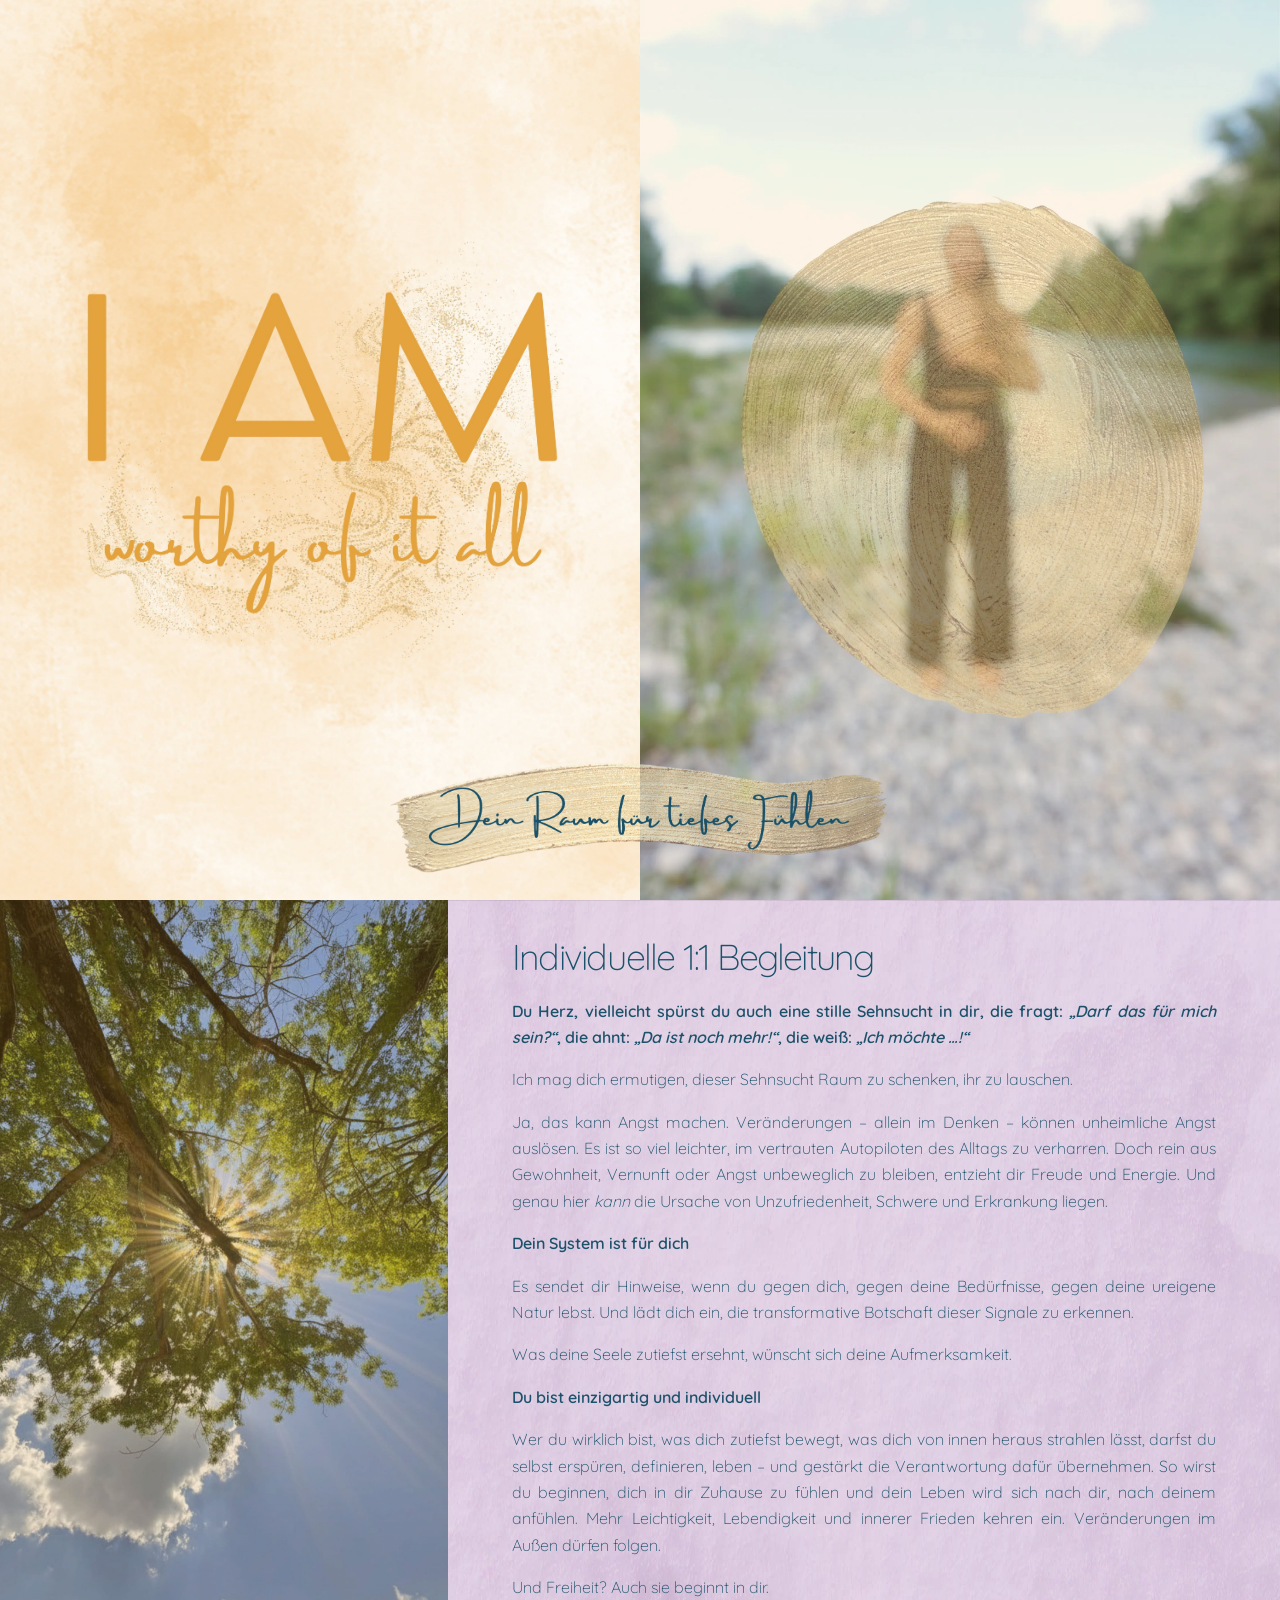
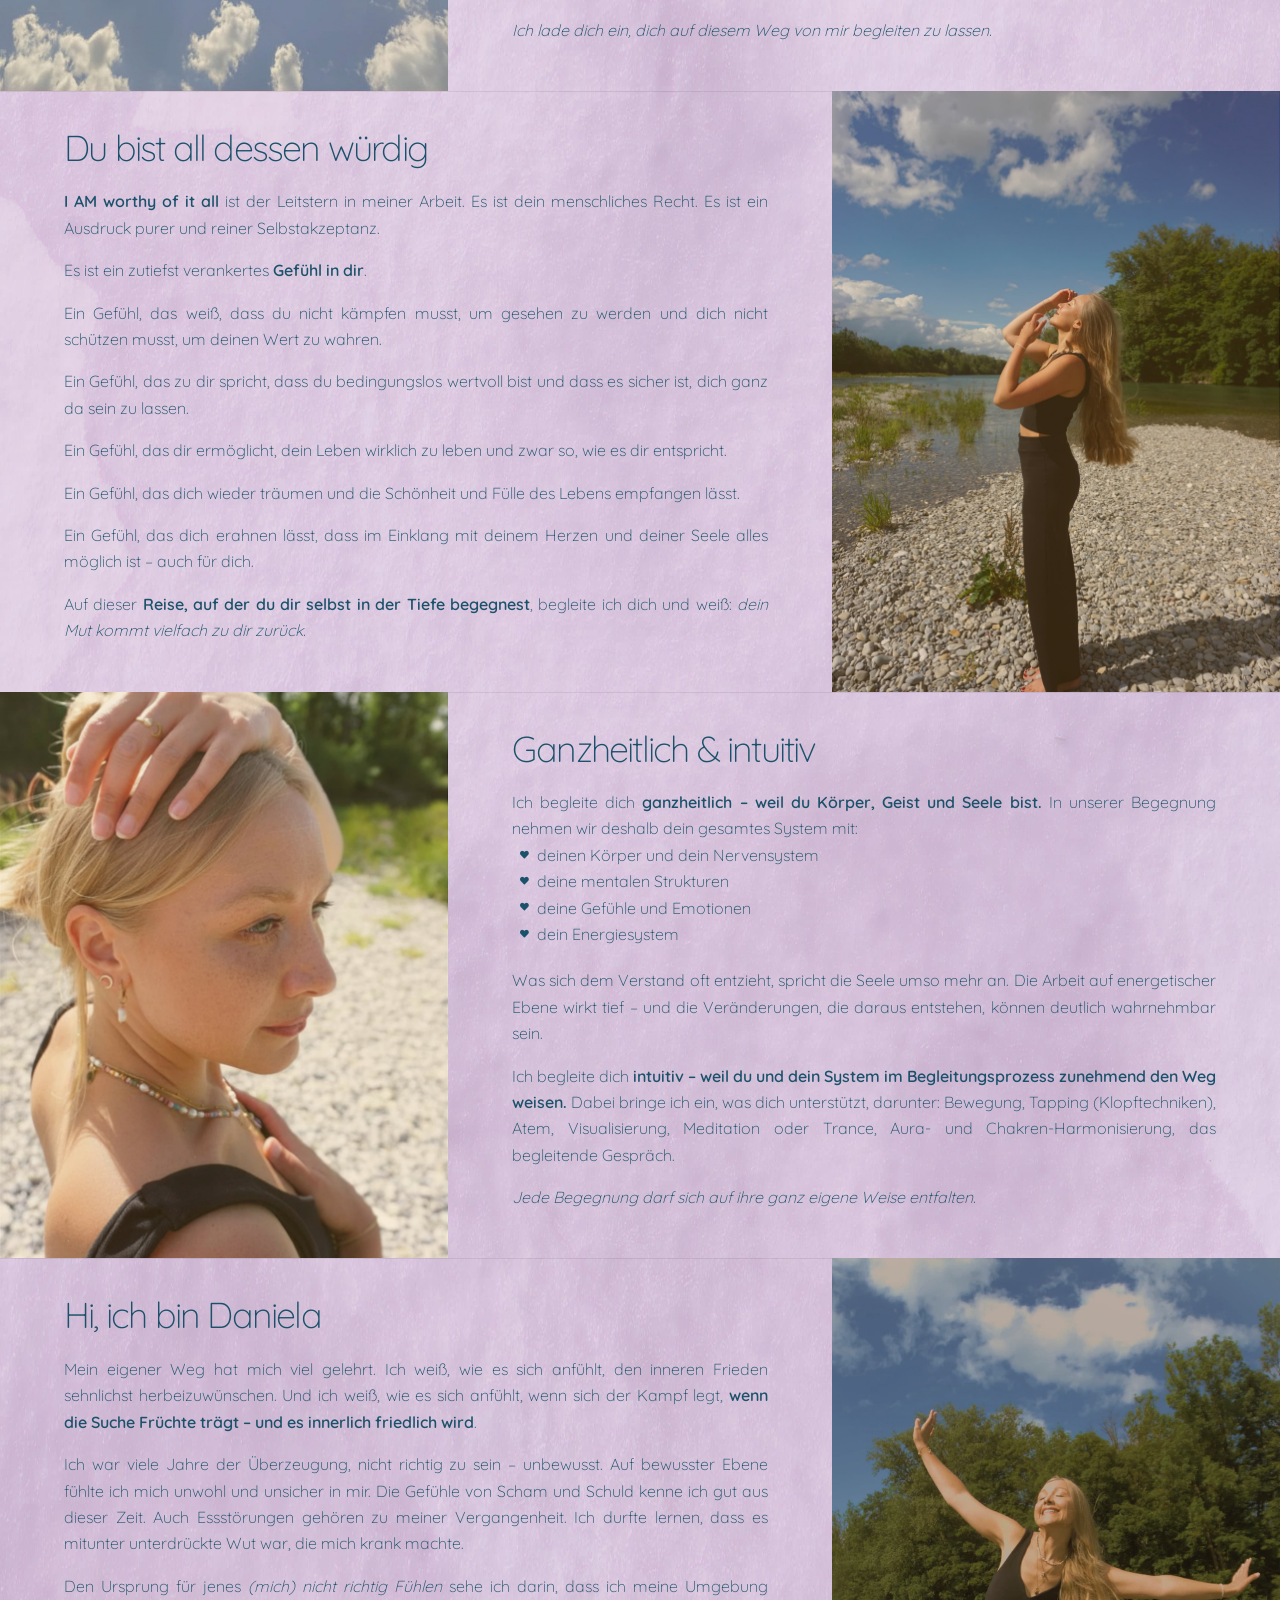
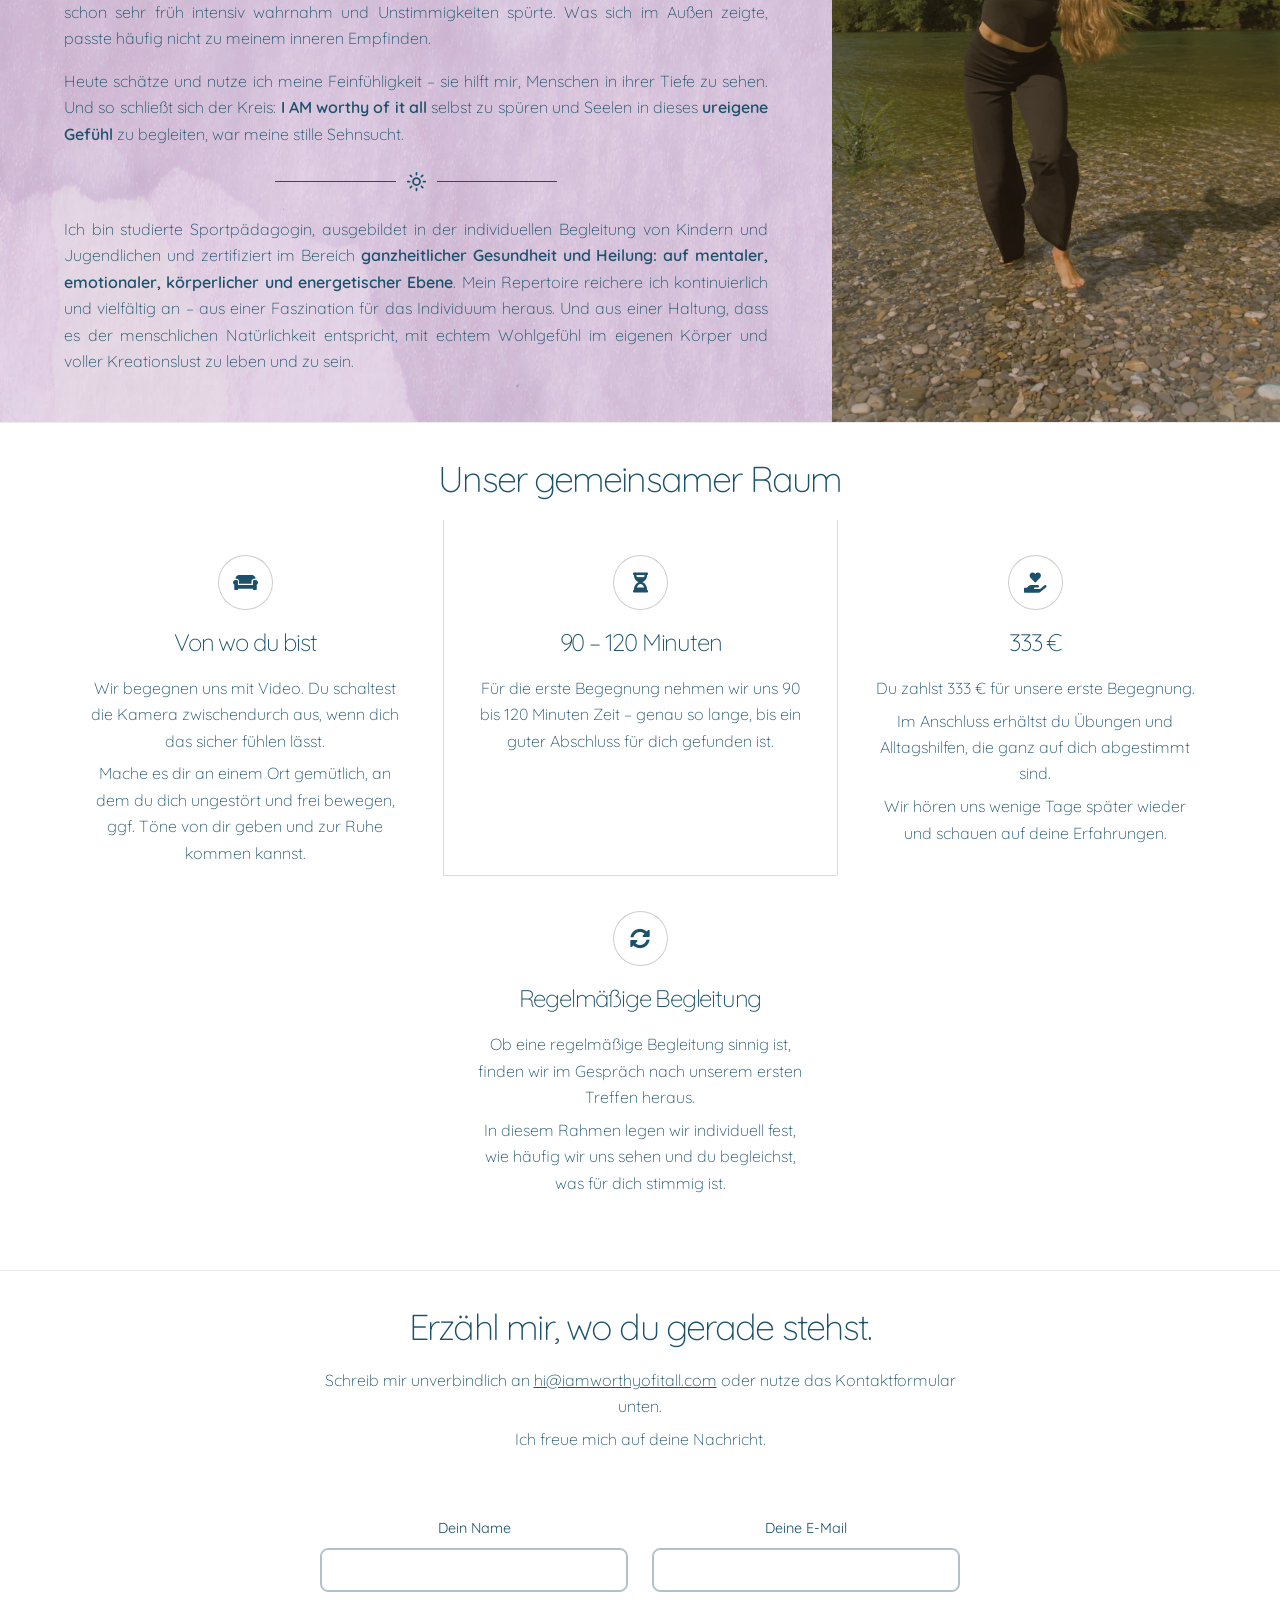
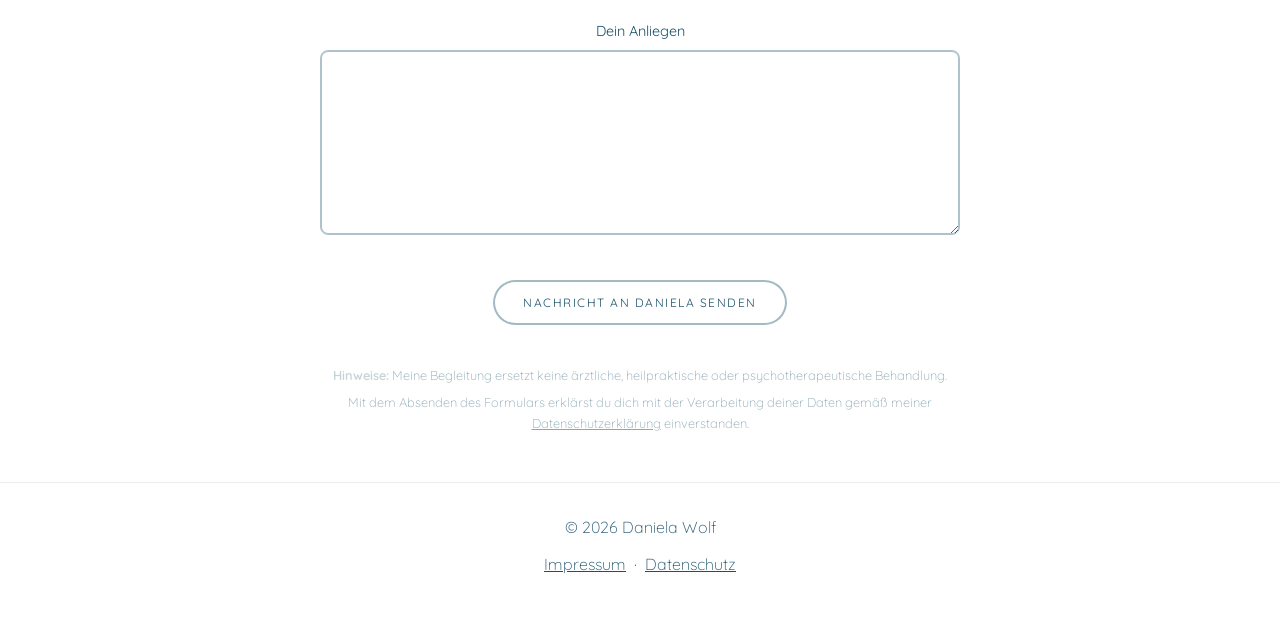
==== commit 4988fd16: "Add files via upload" ====
--- a/index.html
+++ b/index.html
@@ -365,7 +365,7 @@
 					</ul>
 					<div style="height:10px;"></div>
 					<p>Was sich dem Verstand oft entzieht, spricht die Seele umso mehr an. Die Arbeit auf energetischer Ebene wirkt tief – und die Veränderungen, die daraus entstehen, können deutlich wahrnehmbar sein.</p>
-					<p>Ich begleite dich <strong>intuitiv – weil du und dein System im Begleitungsprozess zunehmend den Weg weisen.</strong> Dabei bringe ich ein, was dich unterstützt, darunter: Bewegung, Tapping (Klopftechnik), Atem, Visualisierung, Meditation oder Trance, Aura- und Chakren-Harmonisierung, das begleitende Gespräch.</p>
+					<p>Ich begleite dich <strong>intuitiv – weil du und dein System im Begleitungsprozess zunehmend den Weg weisen.</strong> Dabei bringe ich ein, was dich unterstützt, darunter: Bewegung, Tapping (Klopftechniken), Atem, Visualisierung, Meditation oder Trance, Aura- und Chakren-Harmonisierung, das begleitende Gespräch.</p>
 					<p><em>Jede Begegnung darf sich auf ihre ganz eigene Weise entfalten.</em></p>
 				</div>
 				<div class="image">
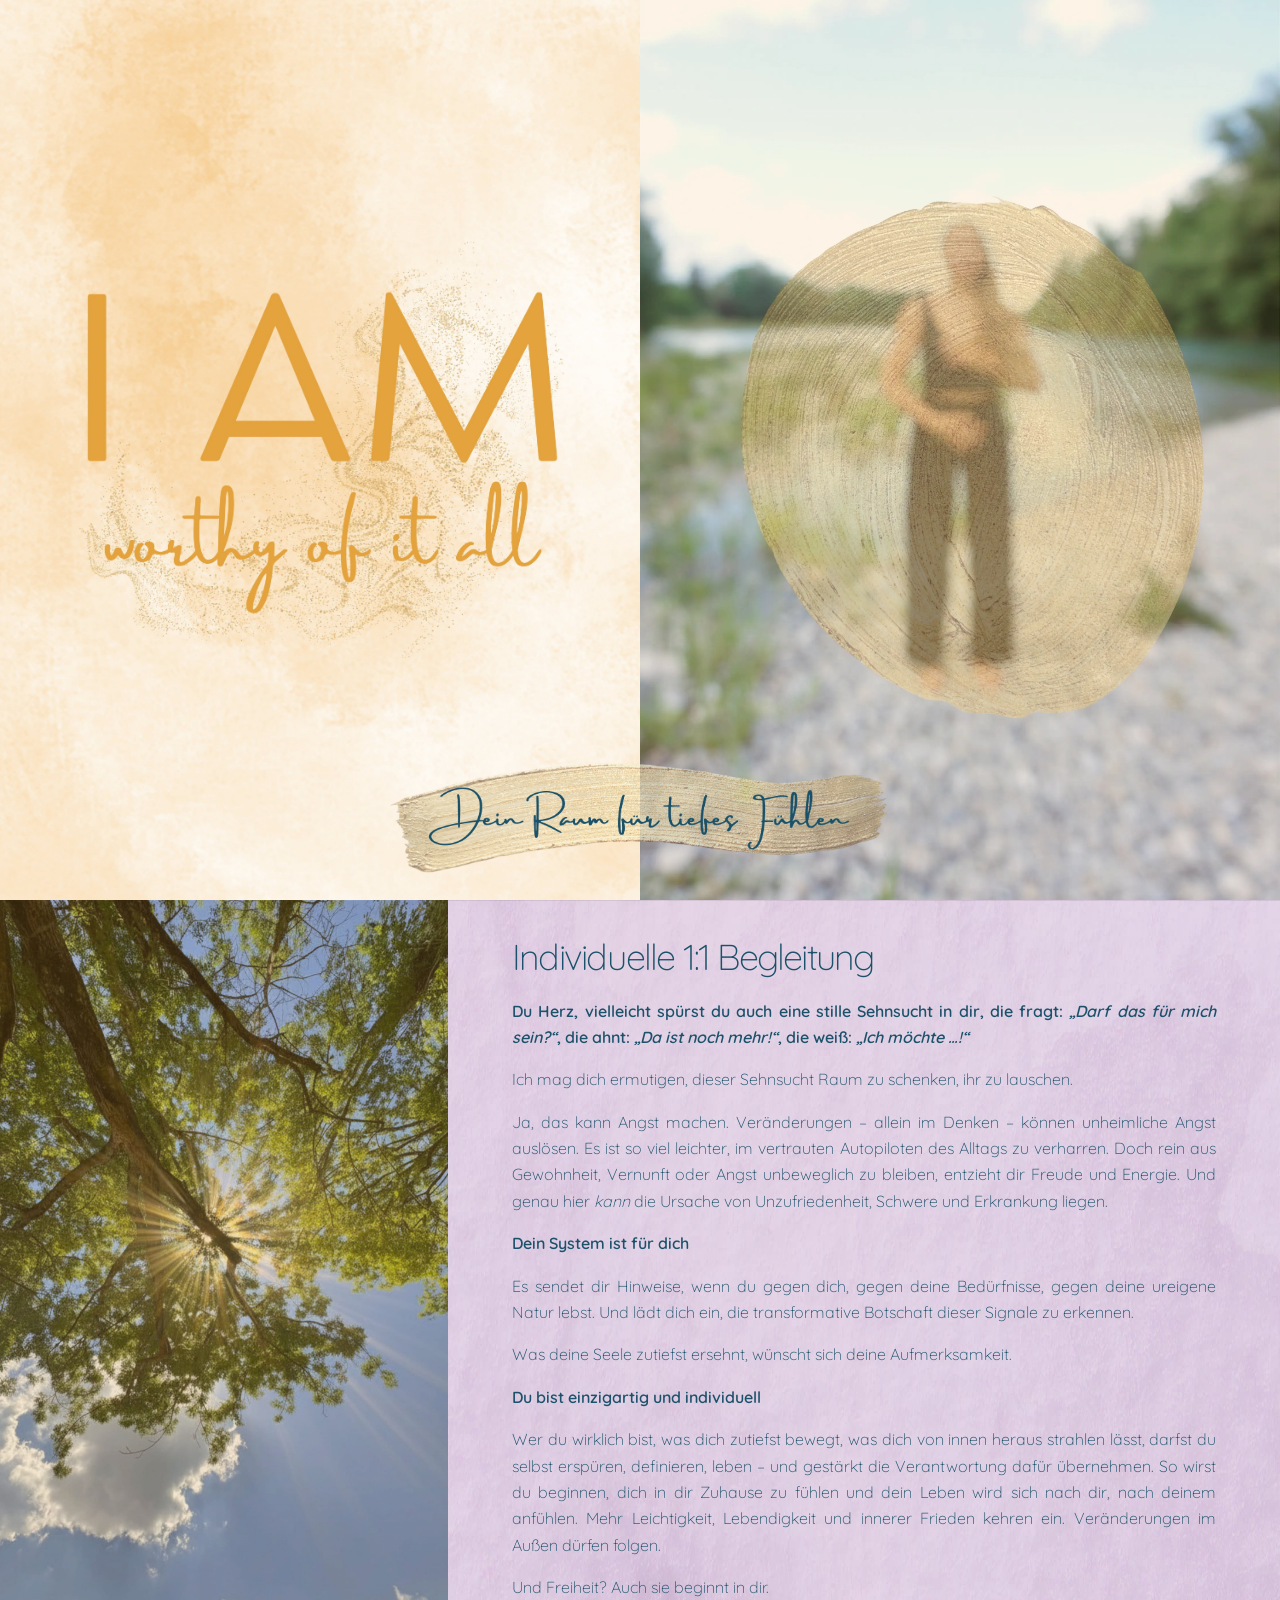
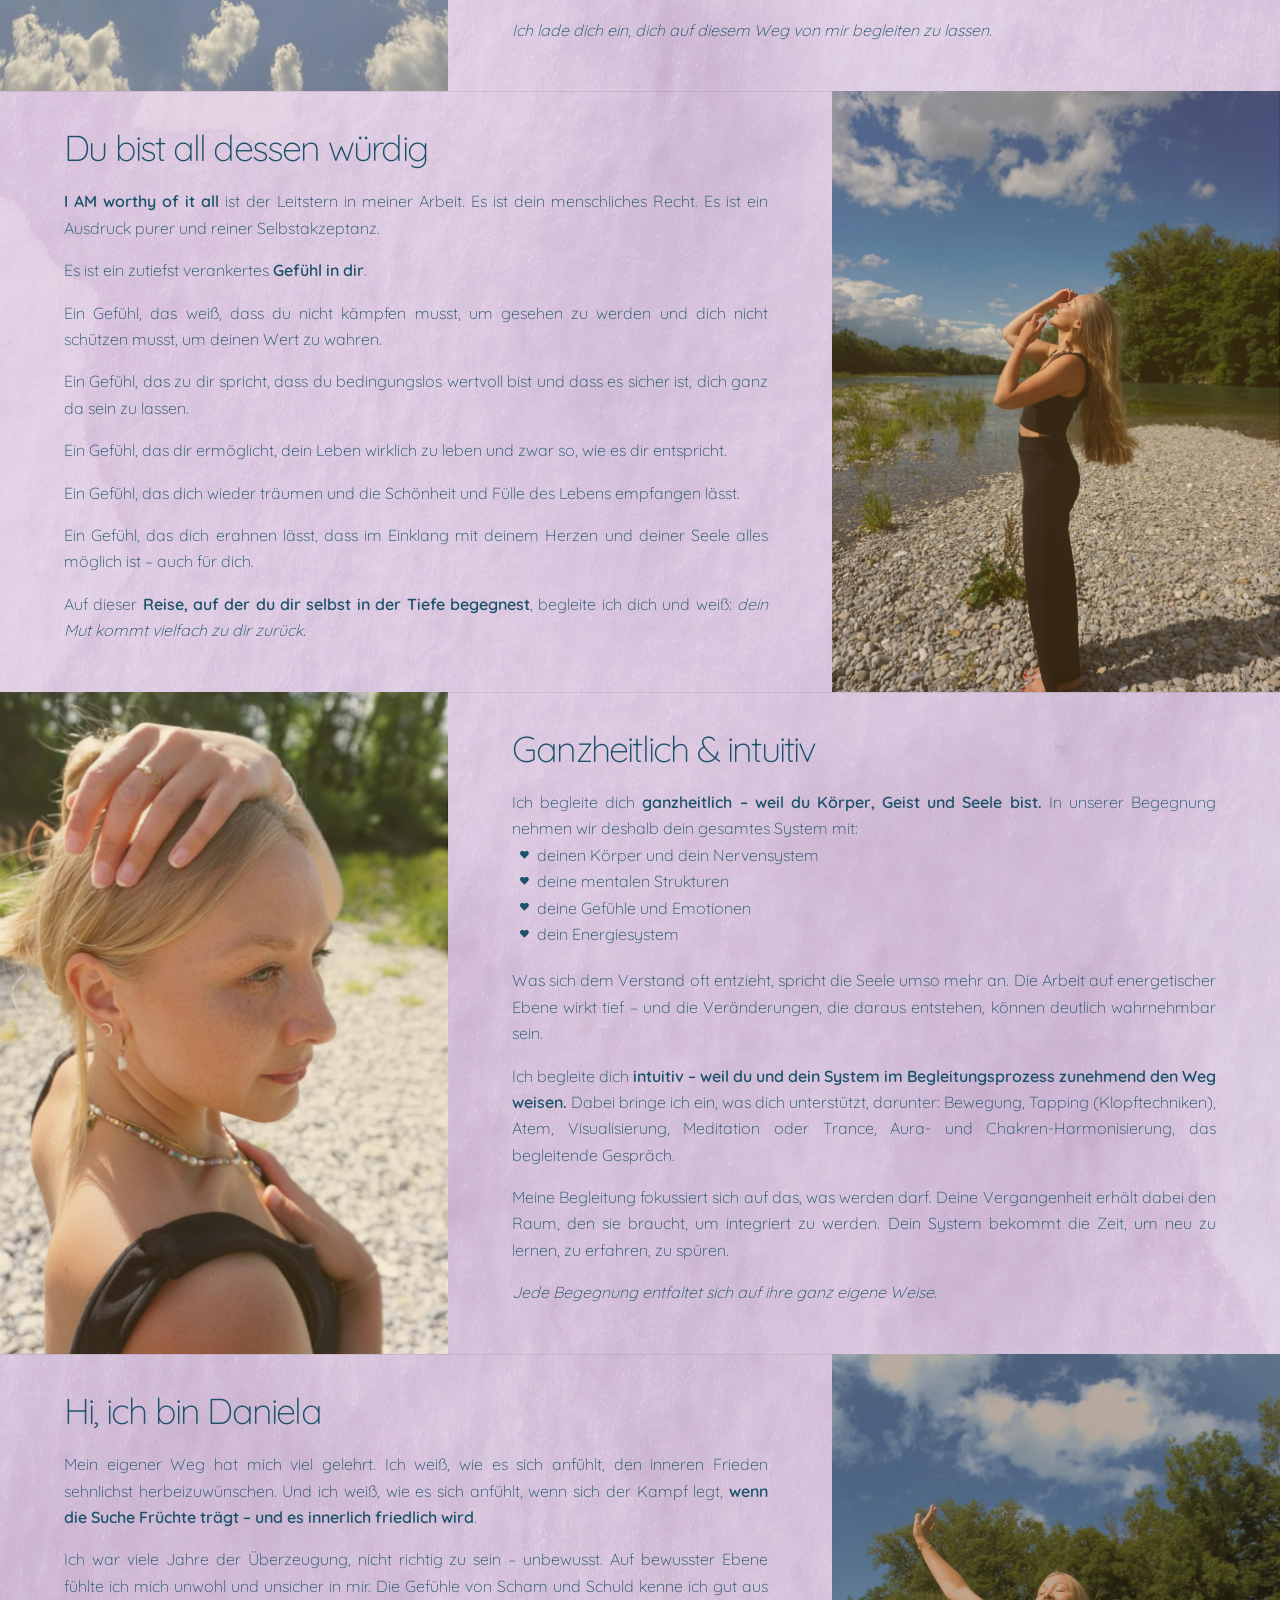
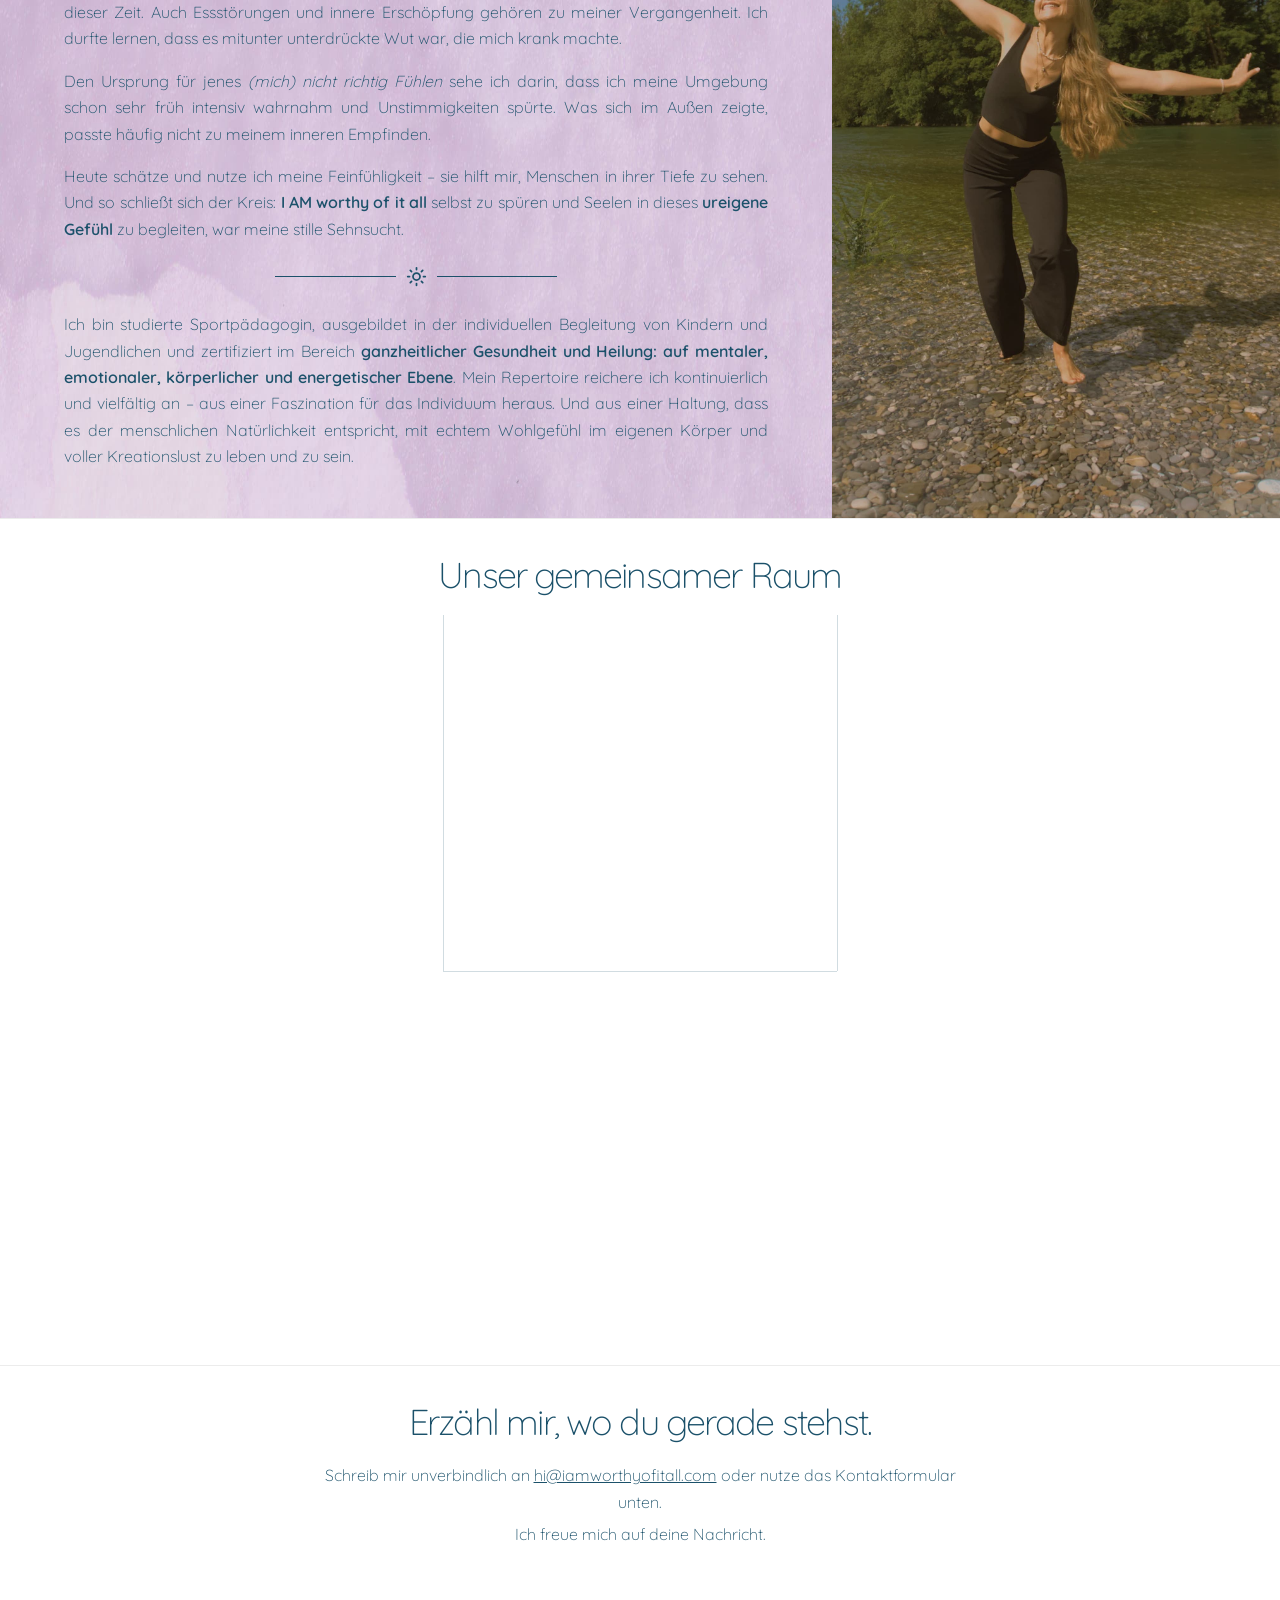
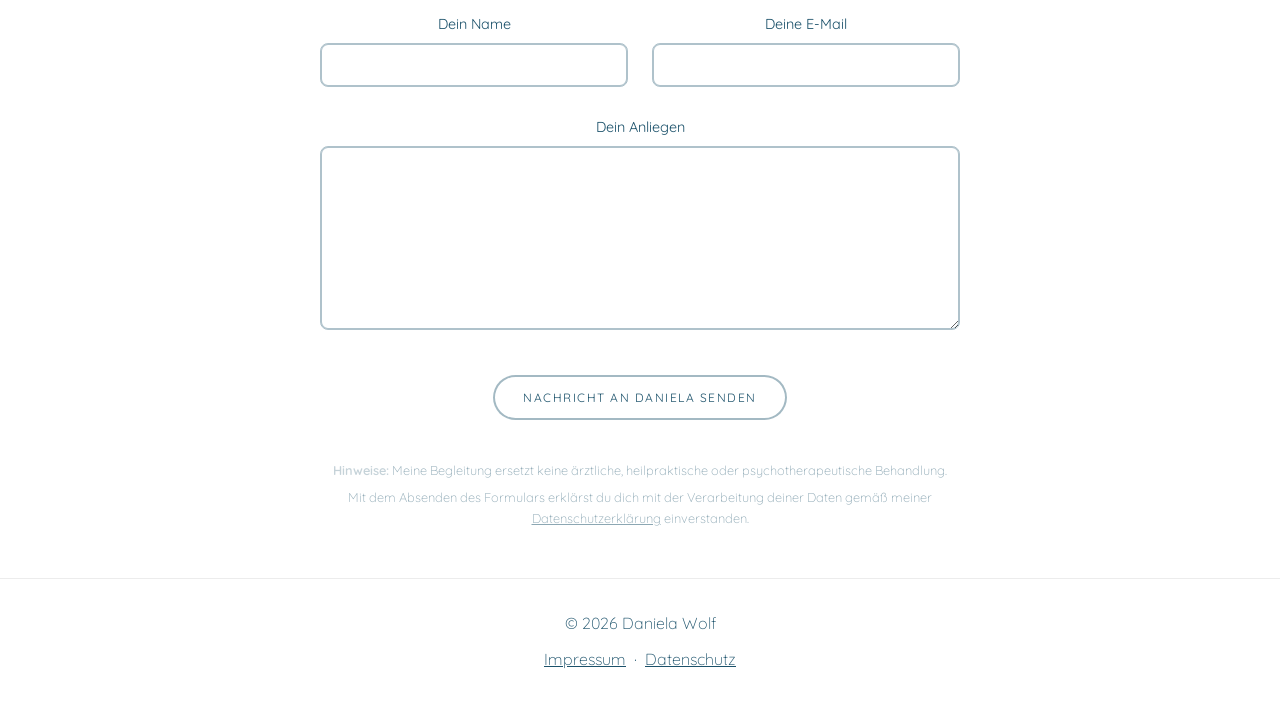
==== commit e0b64228: "Add files via upload" ====
--- a/index.html
+++ b/index.html
@@ -366,7 +366,8 @@
 					<div style="height:10px;"></div>
 					<p>Was sich dem Verstand oft entzieht, spricht die Seele umso mehr an. Die Arbeit auf energetischer Ebene wirkt tief – und die Veränderungen, die daraus entstehen, können deutlich wahrnehmbar sein.</p>
 					<p>Ich begleite dich <strong>intuitiv – weil du und dein System im Begleitungsprozess zunehmend den Weg weisen.</strong> Dabei bringe ich ein, was dich unterstützt, darunter: Bewegung, Tapping (Klopftechniken), Atem, Visualisierung, Meditation oder Trance, Aura- und Chakren-Harmonisierung, das begleitende Gespräch.</p>
-					<p><em>Jede Begegnung darf sich auf ihre ganz eigene Weise entfalten.</em></p>
+					<p>Meine Begleitung fokussiert sich auf das, was werden darf. Deine Vergangenheit erhält dabei den Raum, den sie braucht, um integriert zu werden. Dein System bekommt die Zeit, um neu zu lernen, zu erfahren, zu spüren.</p>
+					<p><em>Jede Begegnung entfaltet sich auf ihre ganz eigene Weise.</em></p>
 				</div>
 				<div class="image">
 					<picture>
@@ -381,7 +382,7 @@
 				<div class="content" style="text-align: justify;">
 					<h2>Hi, ich bin Daniela</h2>
 					<p>Mein eigener Weg hat mich viel gelehrt. Ich weiß, wie es sich anfühlt, den inneren Frieden sehnlichst herbeizuwünschen. Und ich weiß, wie es sich anfühlt, wenn sich der Kampf legt, <strong>wenn die Suche Früchte trägt – und es innerlich friedlich wird</strong>.</p>
-					<p>Ich war viele Jahre der Überzeugung, nicht richtig zu sein – unbewusst. Auf bewusster Ebene fühlte ich mich unwohl und unsicher in mir. Die Gefühle von Scham und Schuld kenne ich gut aus dieser Zeit. Auch Essstörungen gehören zu meiner Vergangen&shy;heit. Ich durfte lernen, dass es mitunter unterdrückte Wut war, die mich krank machte.</p>
+					<p>Ich war viele Jahre der Überzeugung, nicht richtig zu sein – unbewusst. Auf bewusster Ebene fühlte ich mich unwohl und unsicher in mir. Die Gefühle von Scham und Schuld kenne ich gut aus dieser Zeit. Auch Essstörungen und innere Erschöpfung gehören zu meiner Vergangen&shy;heit. Ich durfte lernen, dass es mitunter unterdrückte Wut war, die mich krank machte.</p>
 					<p>Den Ursprung für jenes <em>(mich) nicht richtig Fühlen</em> sehe ich darin, dass ich meine Umgebung schon sehr früh intensiv wahrnahm und Unstimmigkeiten spürte. Was sich im Außen zeigte, passte häufig nicht zu meinem inneren Empfinden.</p>
 					<p>Heute schätze und nutze ich meine Feinfühligkeit – sie hilft mir, Menschen in ihrer Tiefe zu sehen. Und so schließt sich der Kreis: <strong>I AM worthy of it all</strong> selbst zu spüren und Seelen in dieses <strong>ureigene Gefühl</strong> zu begleiten, war meine stille Sehnsucht.</p>
 					<div style="display: flex; align-items: center; margin: 1.5em auto; width: 40%;">
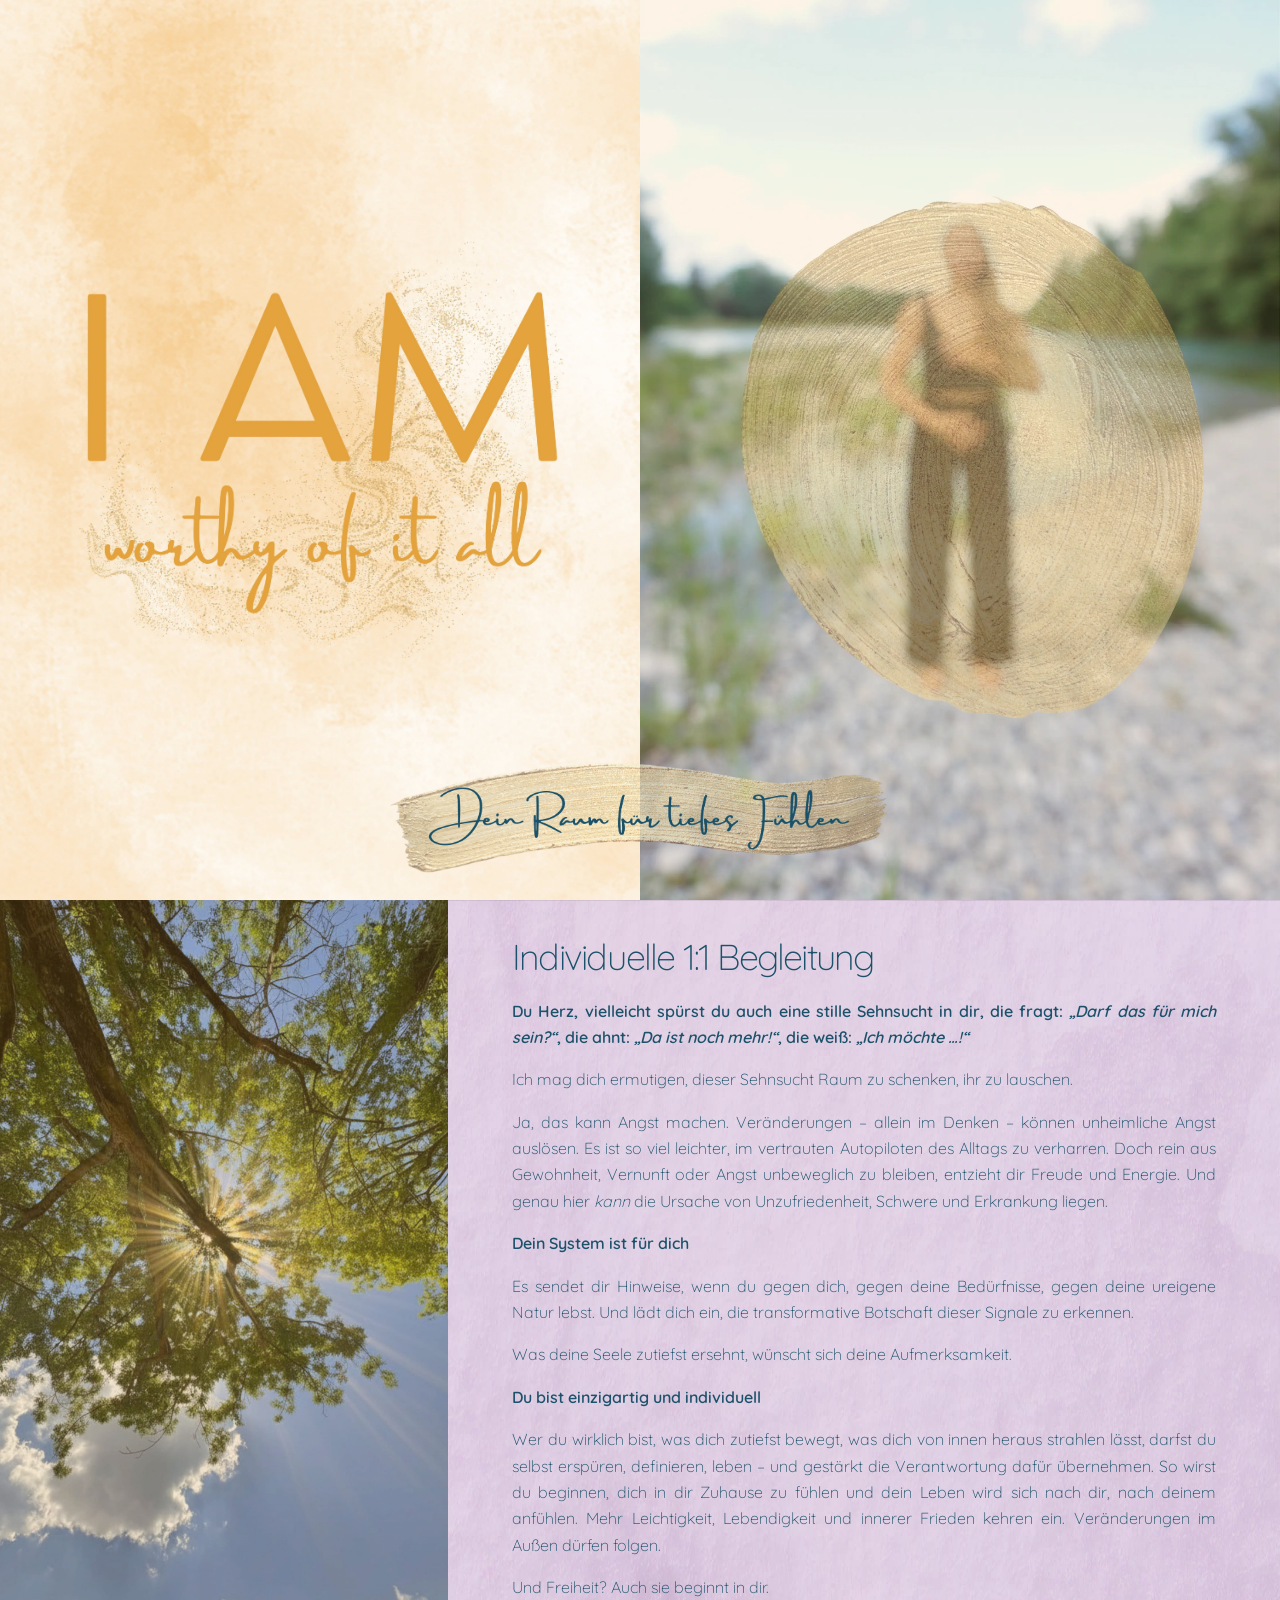
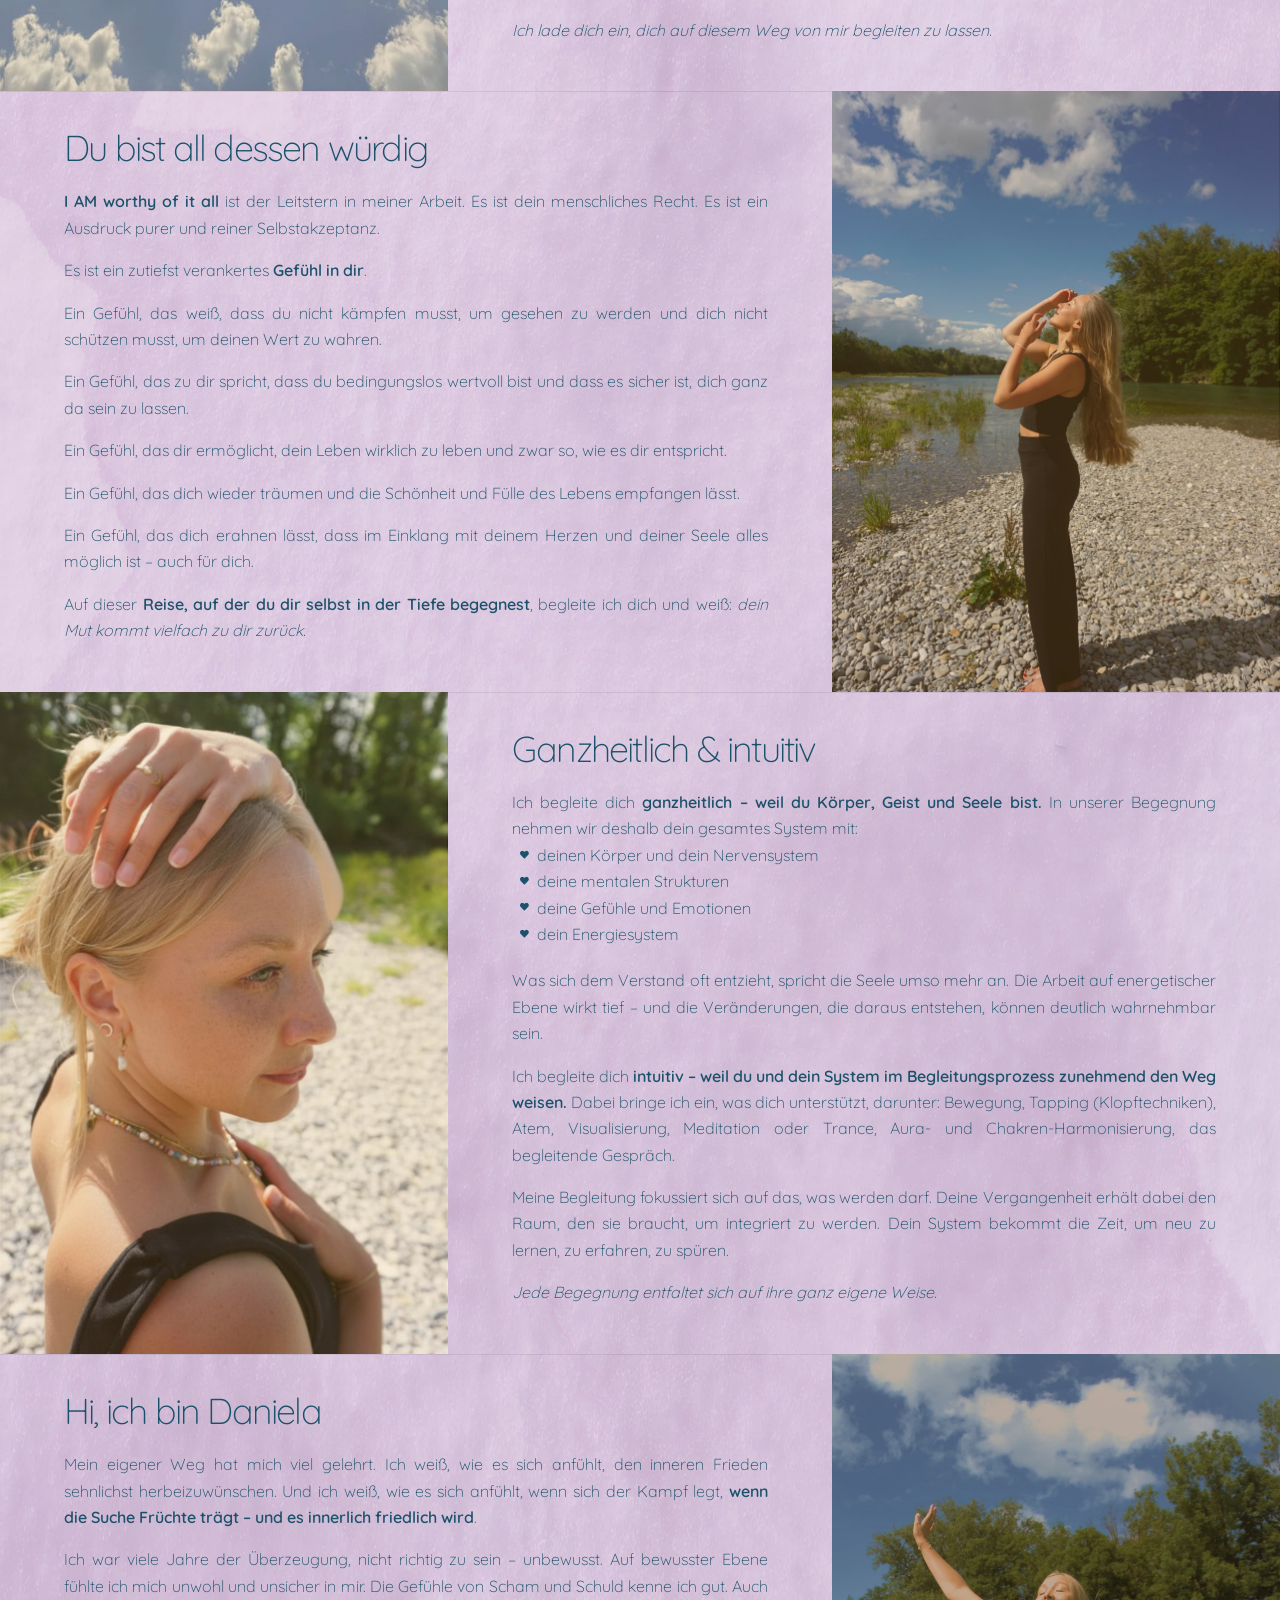
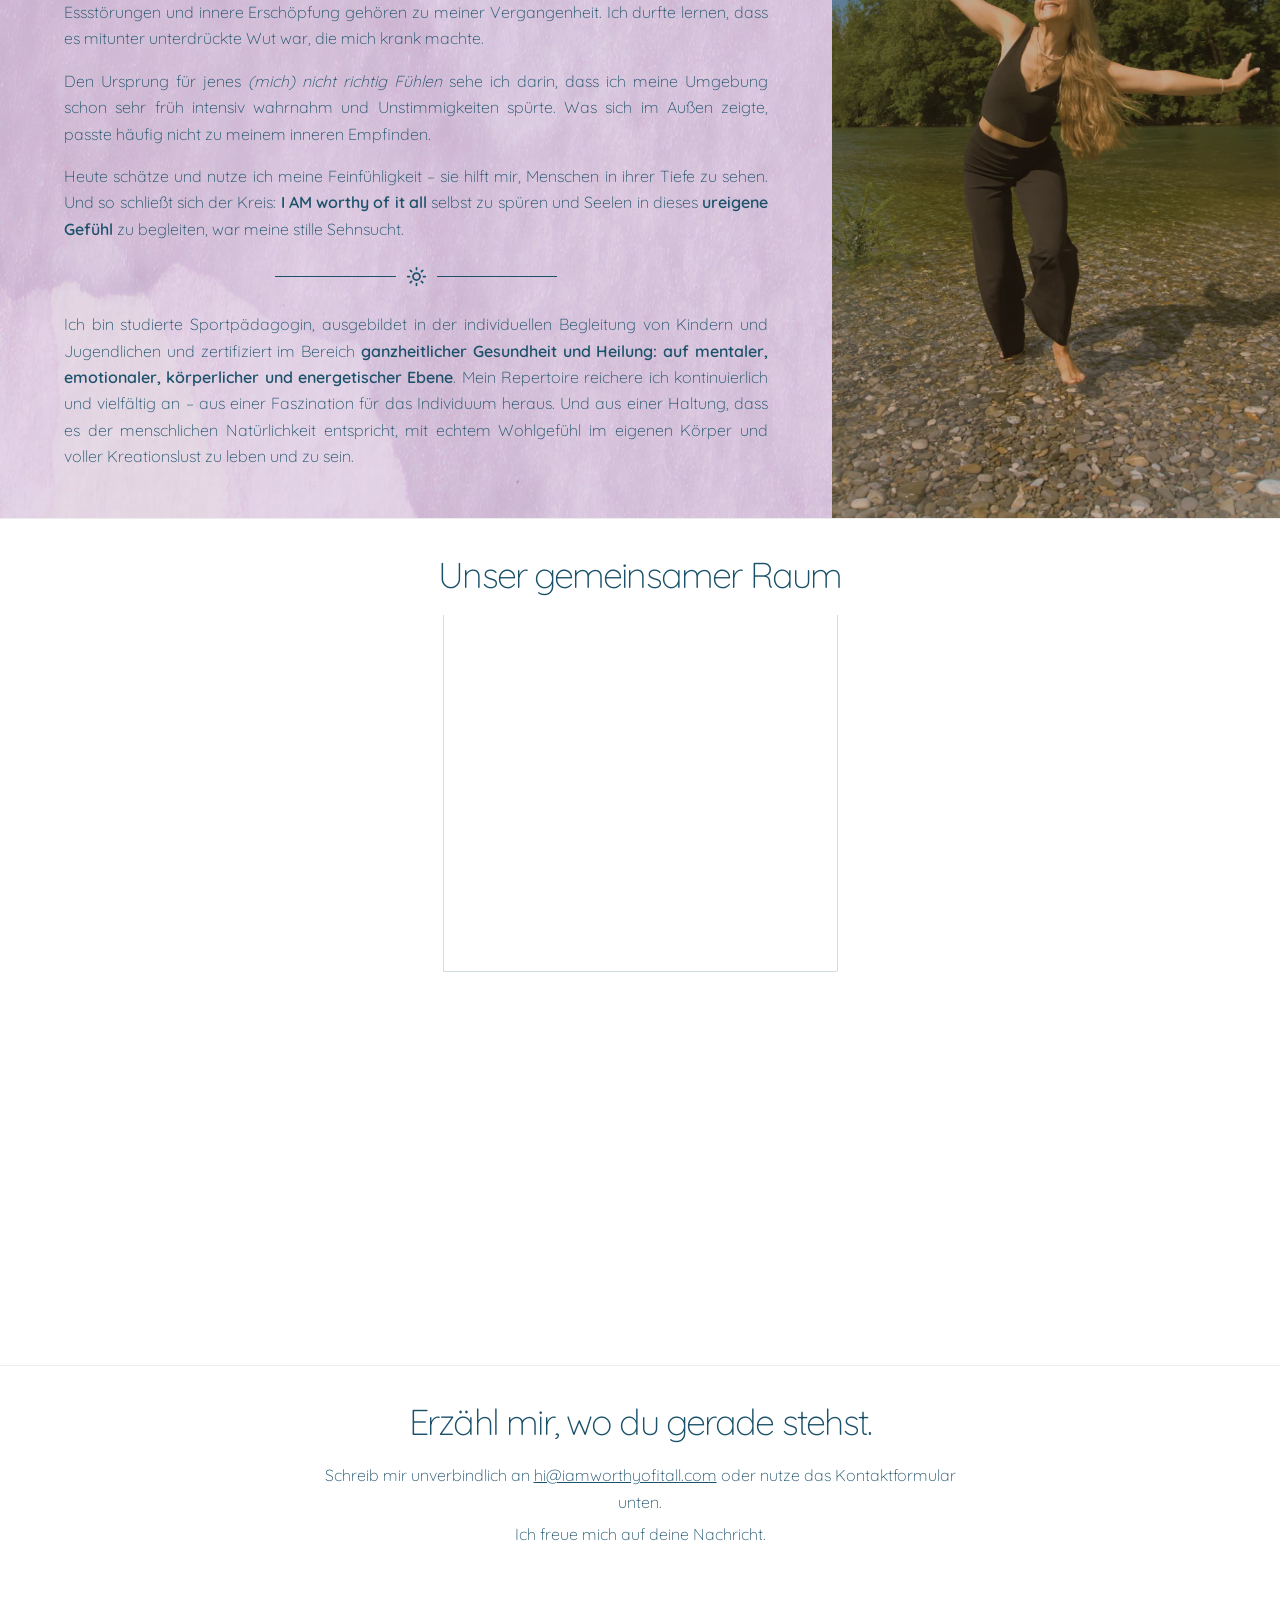
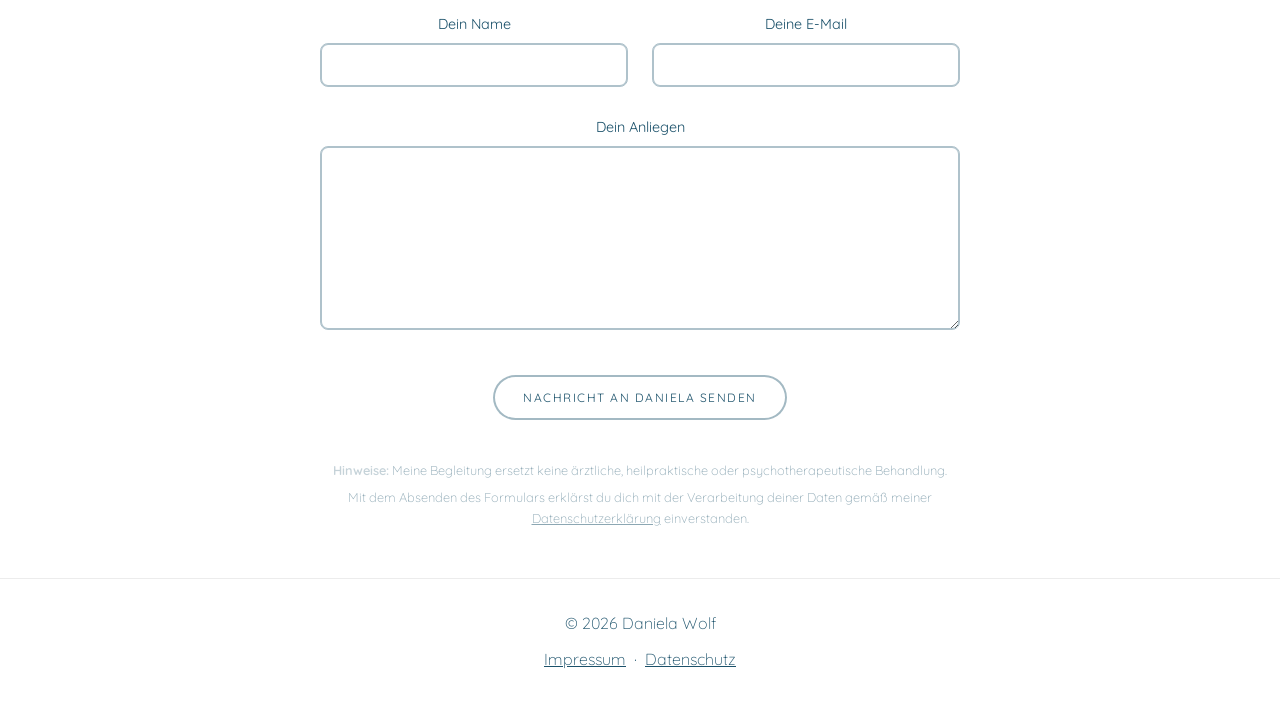
==== commit bdbc74d1: "Add files via upload" ====
--- a/index.html
+++ b/index.html
@@ -382,7 +382,7 @@
 				<div class="content" style="text-align: justify;">
 					<h2>Hi, ich bin Daniela</h2>
 					<p>Mein eigener Weg hat mich viel gelehrt. Ich weiß, wie es sich anfühlt, den inneren Frieden sehnlichst herbeizuwünschen. Und ich weiß, wie es sich anfühlt, wenn sich der Kampf legt, <strong>wenn die Suche Früchte trägt – und es innerlich friedlich wird</strong>.</p>
-					<p>Ich war viele Jahre der Überzeugung, nicht richtig zu sein – unbewusst. Auf bewusster Ebene fühlte ich mich unwohl und unsicher in mir. Die Gefühle von Scham und Schuld kenne ich gut aus dieser Zeit. Auch Essstörungen und innere Erschöpfung gehören zu meiner Vergangen&shy;heit. Ich durfte lernen, dass es mitunter unterdrückte Wut war, die mich krank machte.</p>
+					<p>Ich war viele Jahre der Überzeugung, nicht richtig zu sein – unbewusst. Auf bewusster Ebene fühlte ich mich unwohl und unsicher in mir. Die Gefühle von Scham und Schuld kenne ich gut. Auch Essstörungen und innere Erschöpfung gehören zu meiner Vergangen&shy;heit. Ich durfte lernen, dass es mitunter unterdrückte Wut war, die mich krank machte.</p>
 					<p>Den Ursprung für jenes <em>(mich) nicht richtig Fühlen</em> sehe ich darin, dass ich meine Umgebung schon sehr früh intensiv wahrnahm und Unstimmigkeiten spürte. Was sich im Außen zeigte, passte häufig nicht zu meinem inneren Empfinden.</p>
 					<p>Heute schätze und nutze ich meine Feinfühligkeit – sie hilft mir, Menschen in ihrer Tiefe zu sehen. Und so schließt sich der Kreis: <strong>I AM worthy of it all</strong> selbst zu spüren und Seelen in dieses <strong>ureigene Gefühl</strong> zu begleiten, war meine stille Sehnsucht.</p>
 					<div style="display: flex; align-items: center; margin: 1.5em auto; width: 40%;">
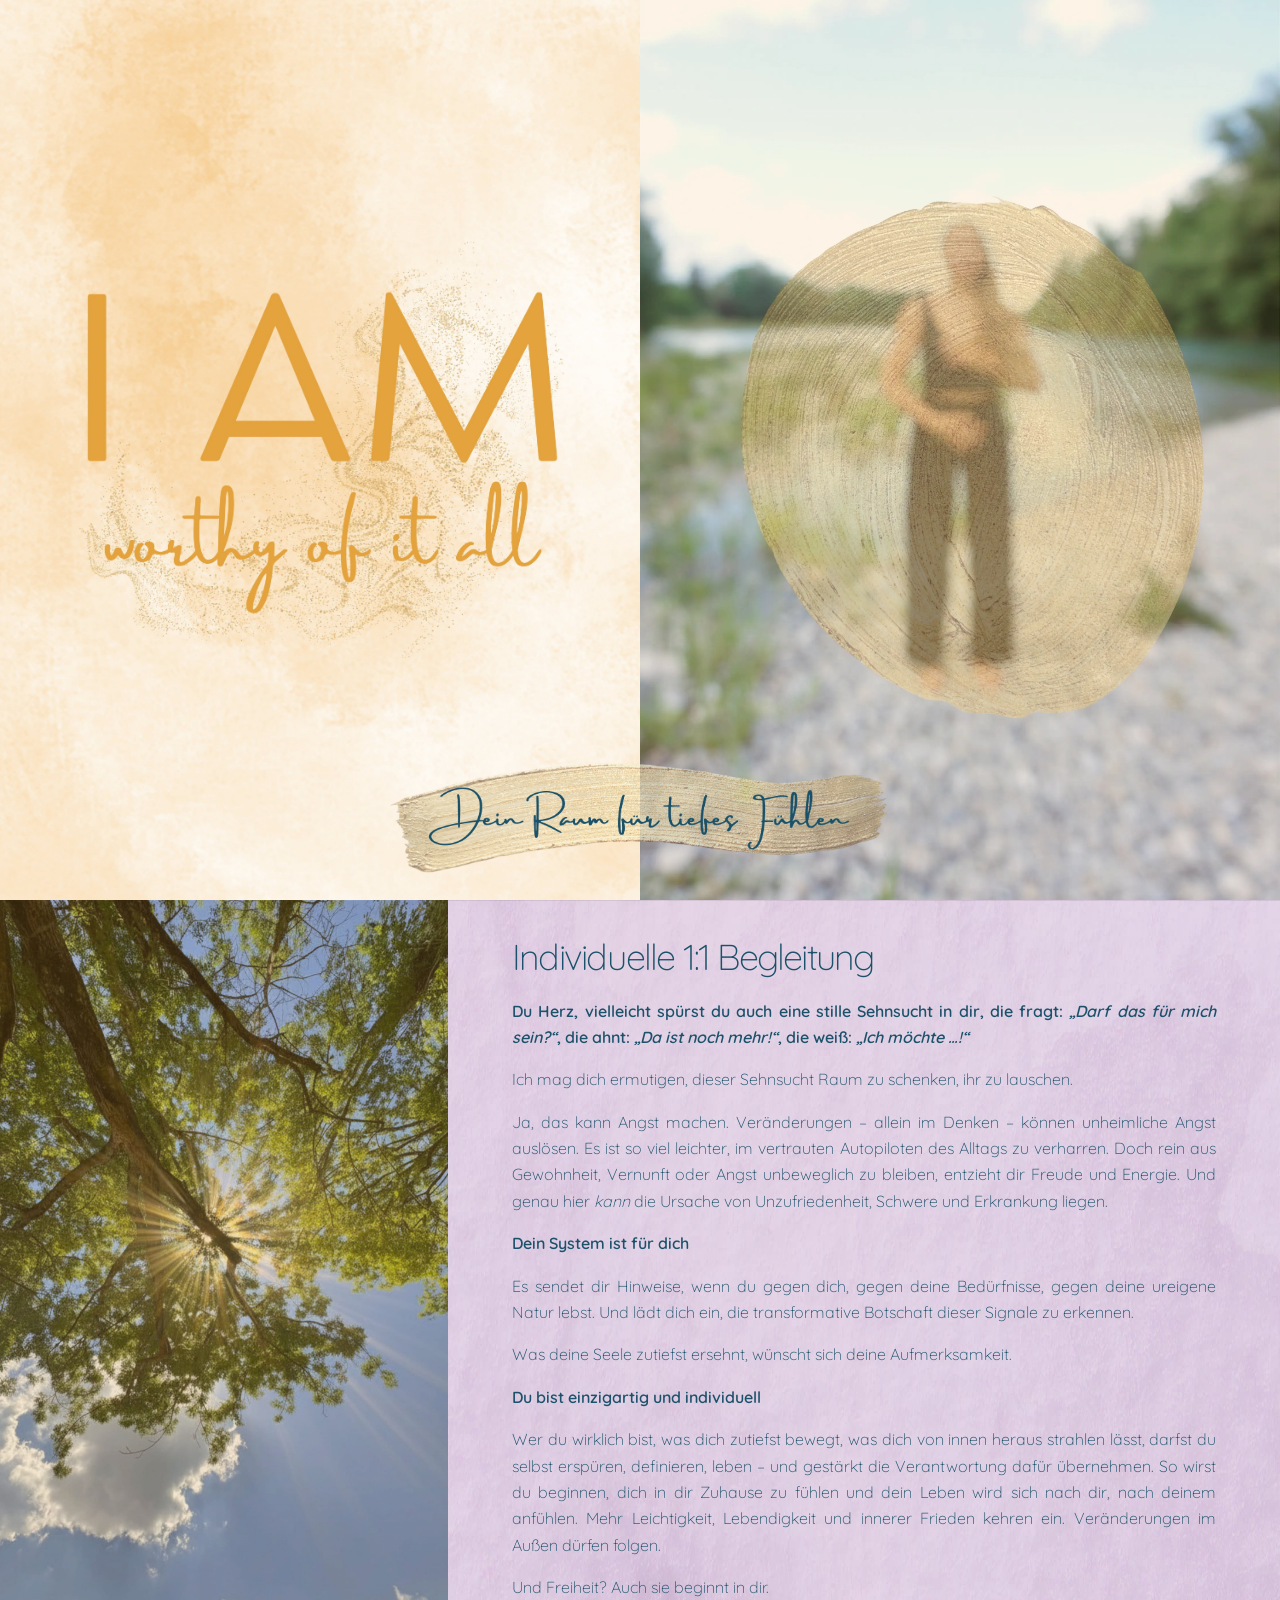
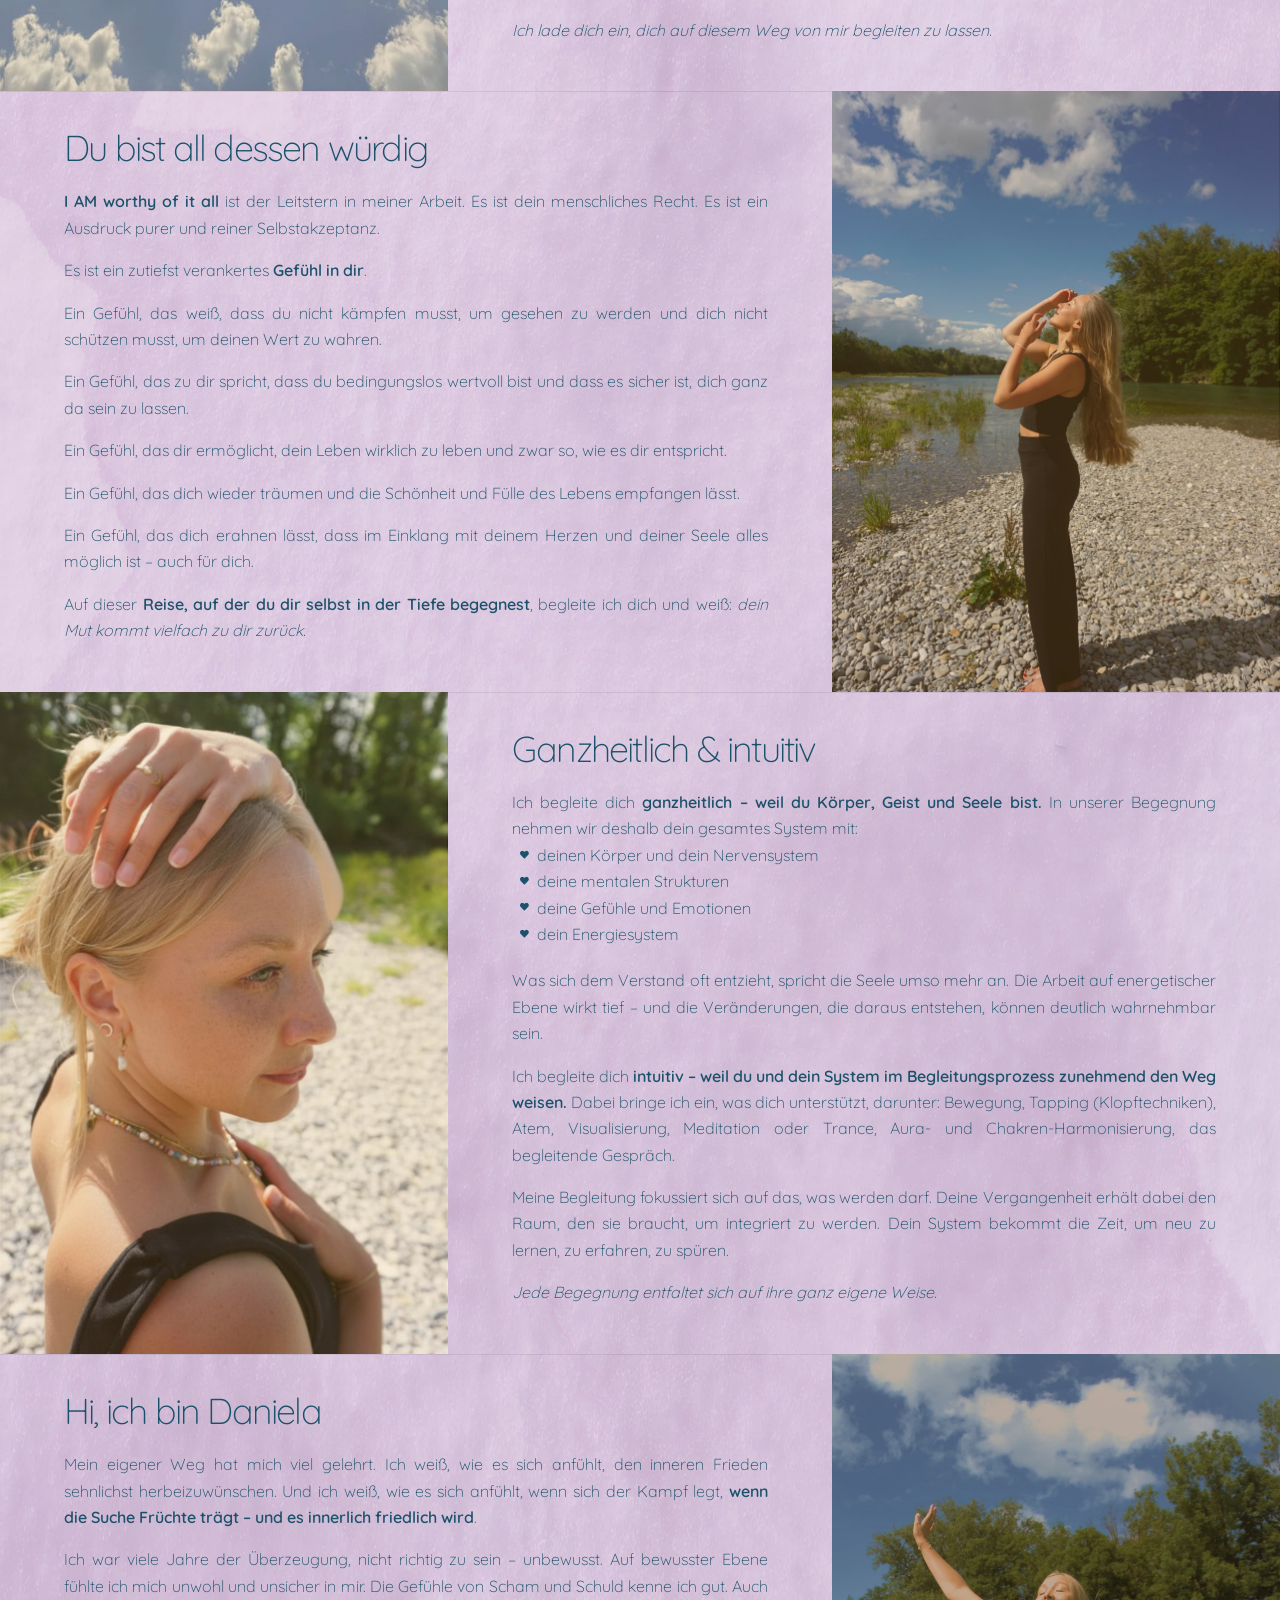
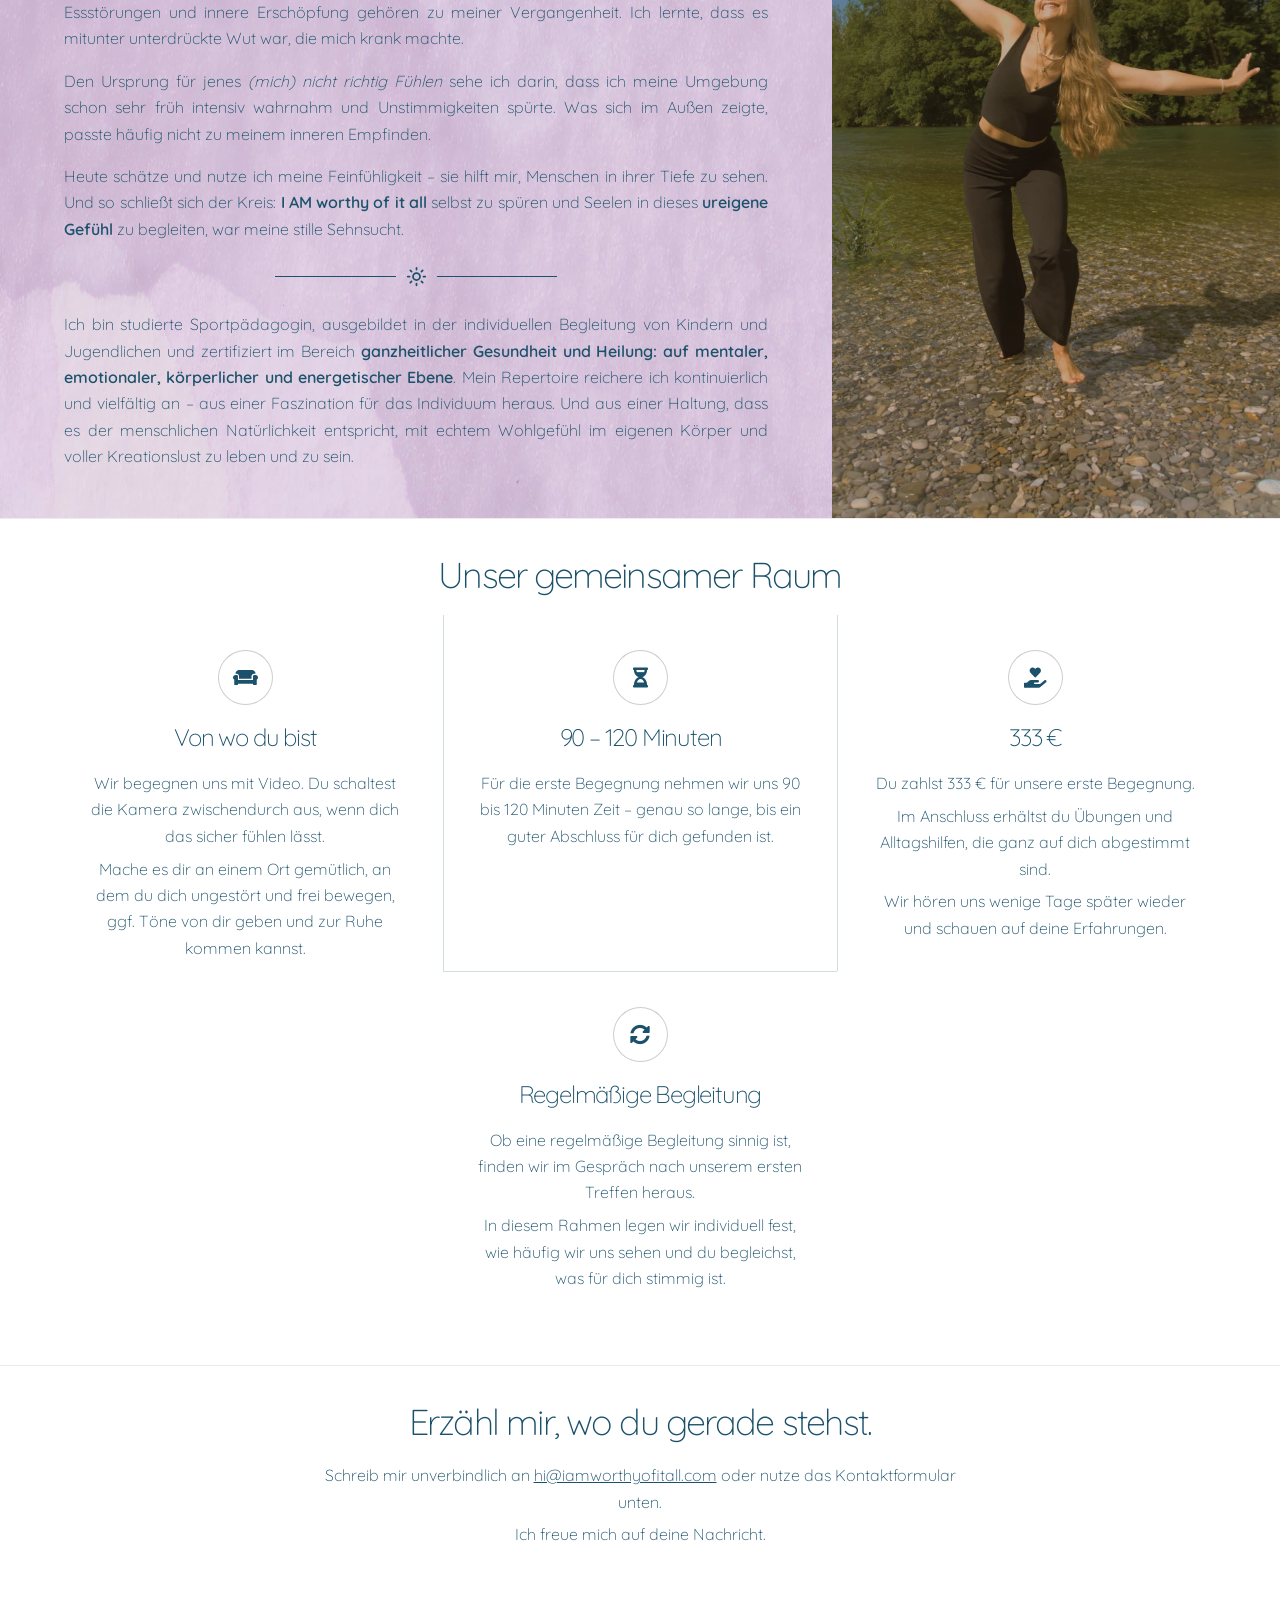
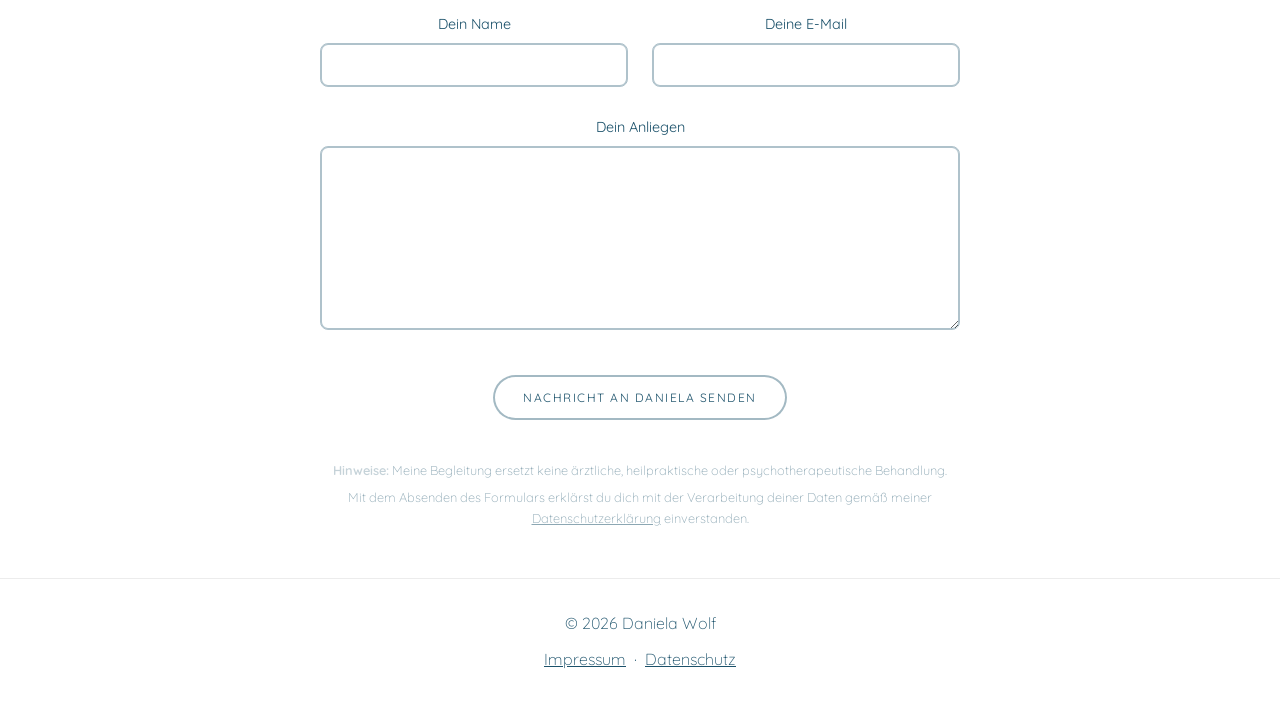
==== commit b5681671: "Add files via upload" ====
--- a/index.html
+++ b/index.html
@@ -382,7 +382,7 @@
 				<div class="content" style="text-align: justify;">
 					<h2>Hi, ich bin Daniela</h2>
 					<p>Mein eigener Weg hat mich viel gelehrt. Ich weiß, wie es sich anfühlt, den inneren Frieden sehnlichst herbeizuwünschen. Und ich weiß, wie es sich anfühlt, wenn sich der Kampf legt, <strong>wenn die Suche Früchte trägt – und es innerlich friedlich wird</strong>.</p>
-					<p>Ich war viele Jahre der Überzeugung, nicht richtig zu sein – unbewusst. Auf bewusster Ebene fühlte ich mich unwohl und unsicher in mir. Die Gefühle von Scham und Schuld kenne ich gut. Auch Essstörungen und innere Erschöpfung gehören zu meiner Vergangen&shy;heit. Ich durfte lernen, dass es mitunter unterdrückte Wut war, die mich krank machte.</p>
+					<p>Ich war viele Jahre der Überzeugung, nicht richtig zu sein – unbewusst. Auf bewusster Ebene fühlte ich mich unwohl und unsicher in mir. Die Gefühle von Scham und Schuld kenne ich gut. Auch Ess&shy;störungen und innere Erschöpfung gehören zu meiner Vergangen&shy;heit. Ich lernte, dass es mitunter unterdrückte Wut war, die mich krank machte.</p>
 					<p>Den Ursprung für jenes <em>(mich) nicht richtig Fühlen</em> sehe ich darin, dass ich meine Umgebung schon sehr früh intensiv wahrnahm und Unstimmigkeiten spürte. Was sich im Außen zeigte, passte häufig nicht zu meinem inneren Empfinden.</p>
 					<p>Heute schätze und nutze ich meine Feinfühligkeit – sie hilft mir, Menschen in ihrer Tiefe zu sehen. Und so schließt sich der Kreis: <strong>I AM worthy of it all</strong> selbst zu spüren und Seelen in dieses <strong>ureigene Gefühl</strong> zu begleiten, war meine stille Sehnsucht.</p>
 					<div style="display: flex; align-items: center; margin: 1.5em auto; width: 40%;">
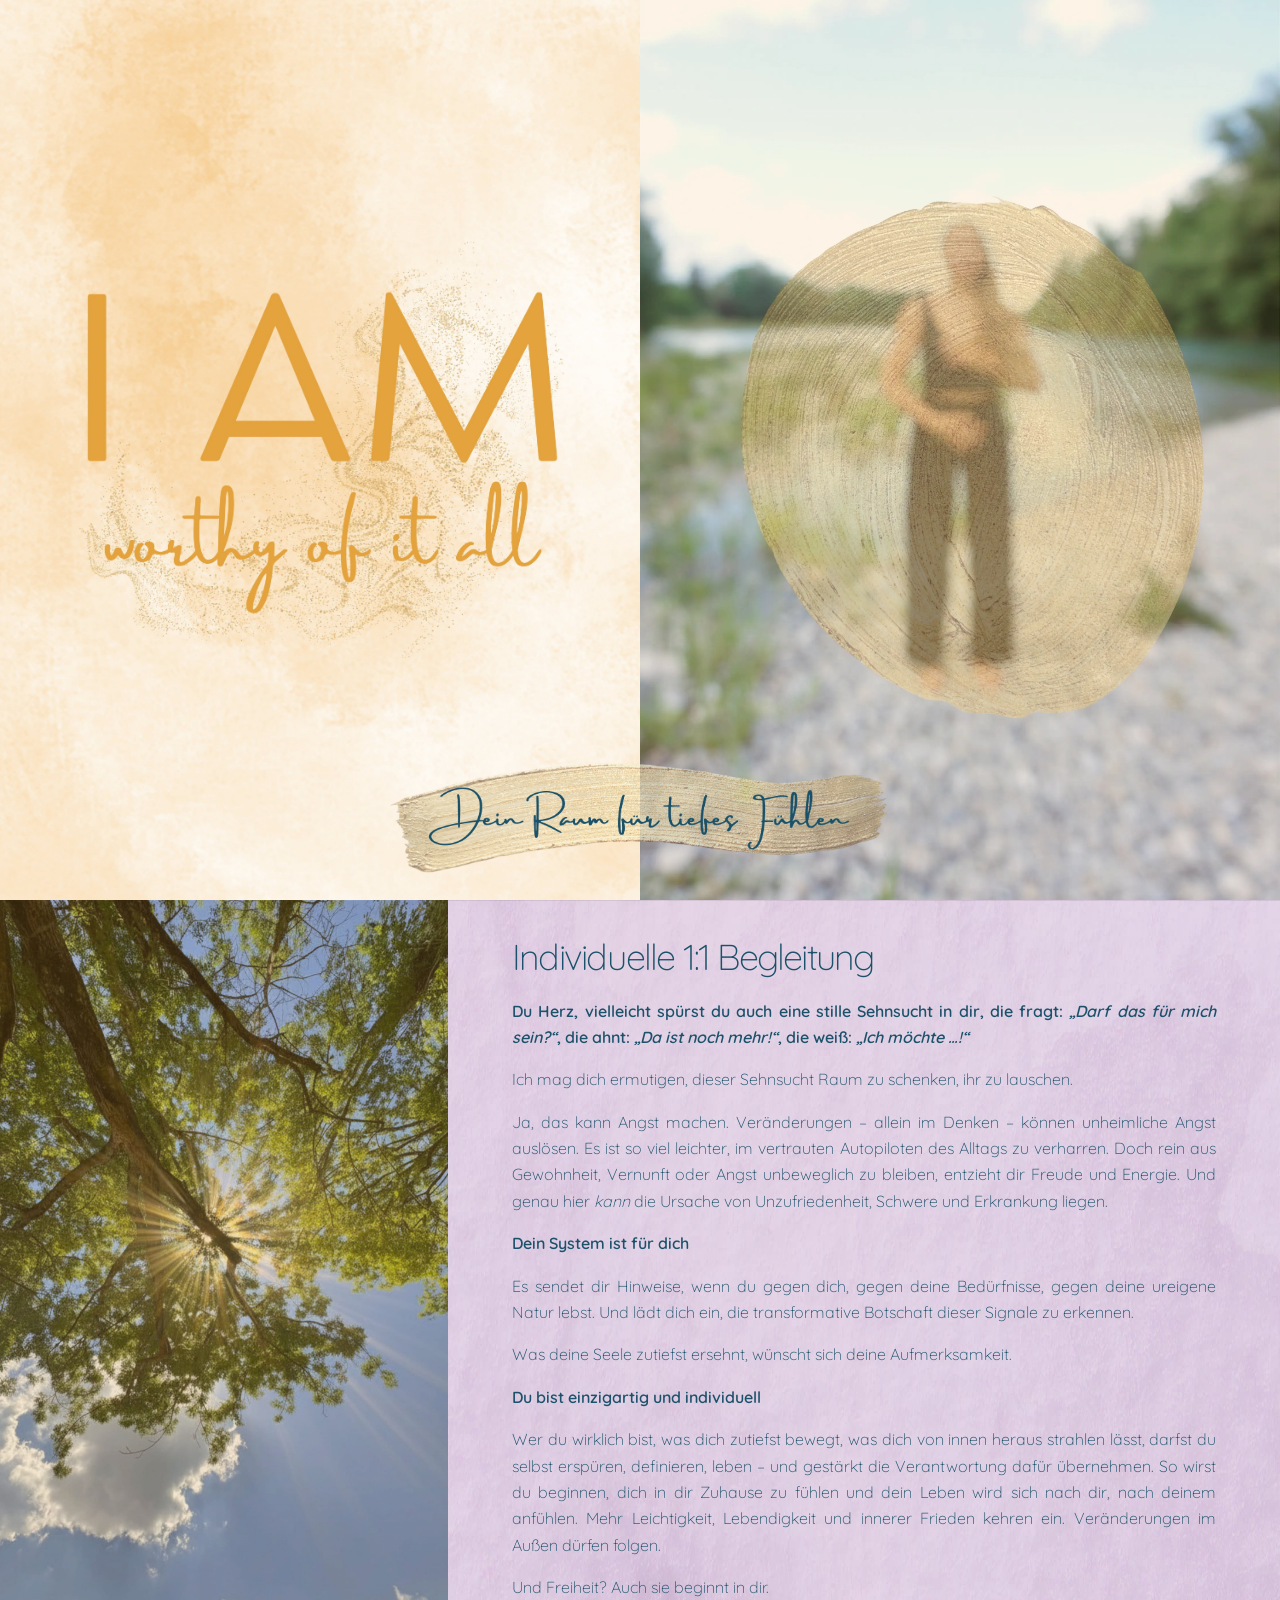
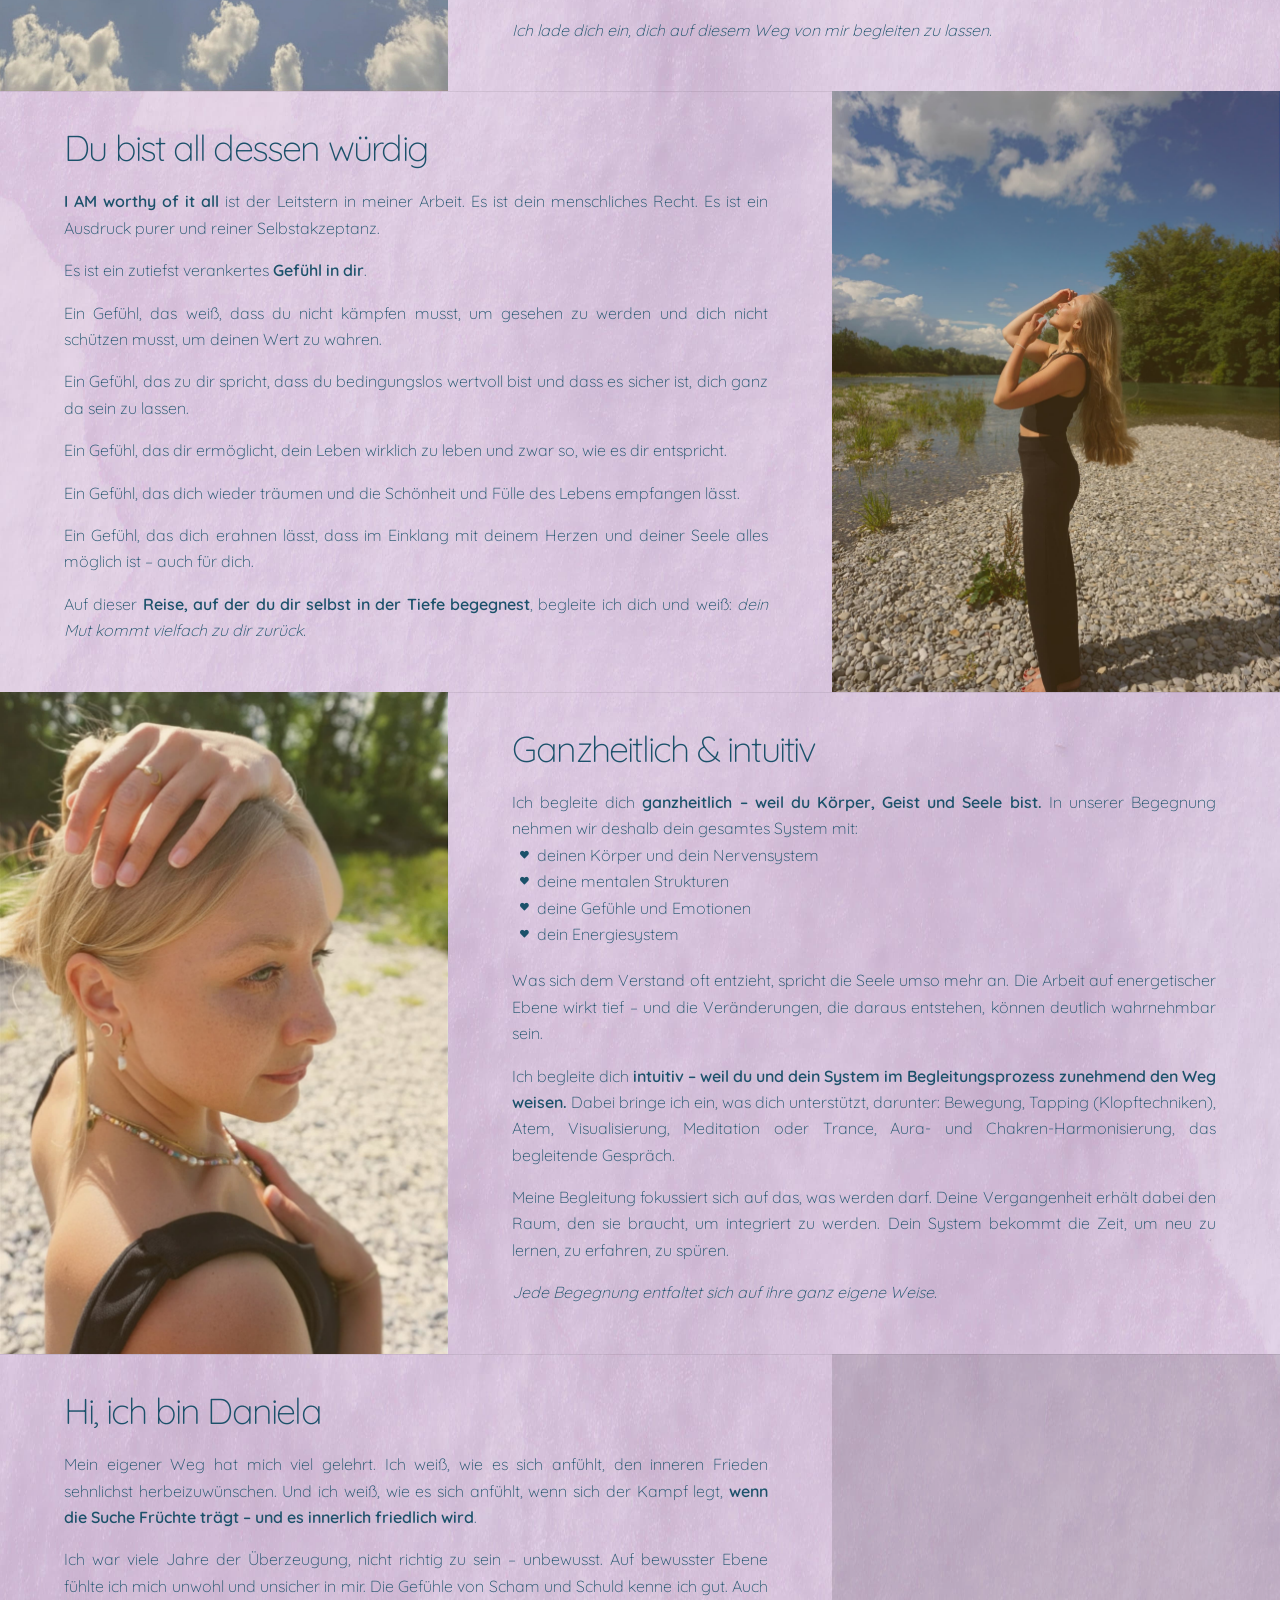
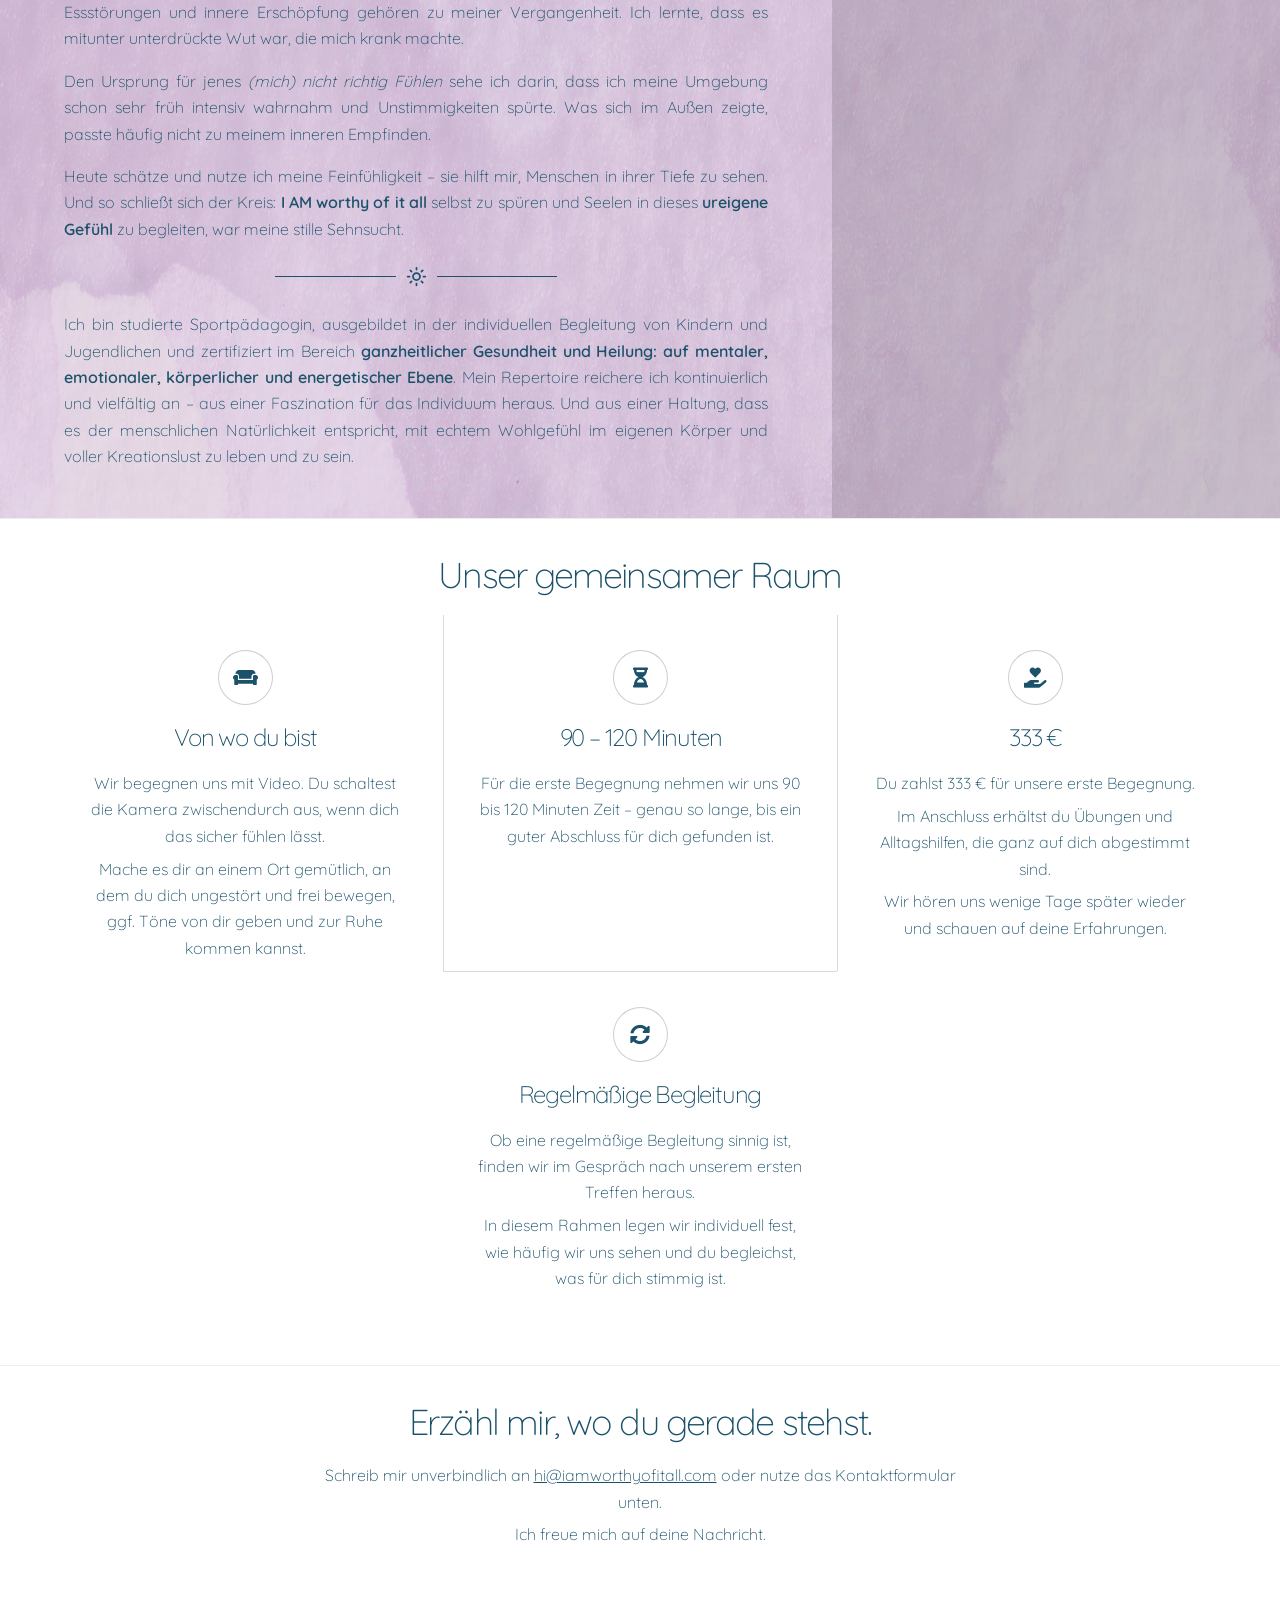
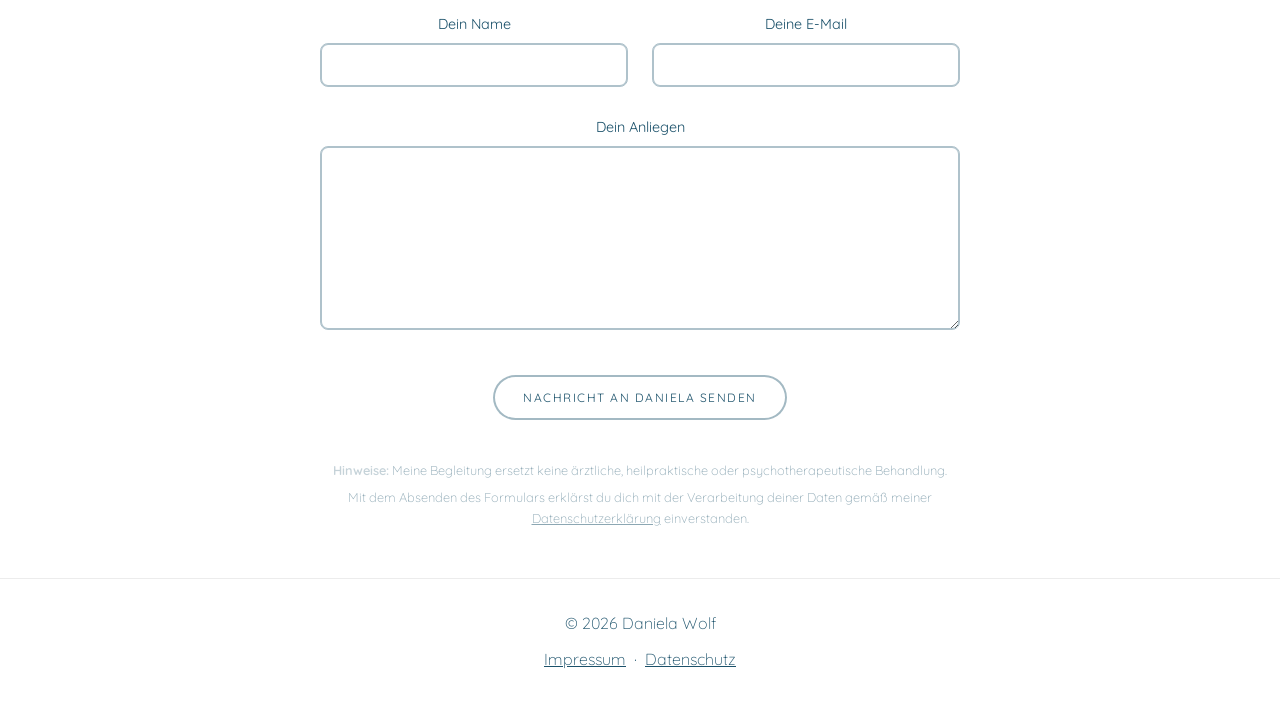
==== commit bc827250: "Add files via upload" ====
--- a/index.html
+++ b/index.html
@@ -382,7 +382,7 @@
 				<div class="content" style="text-align: justify;">
 					<h2>Hi, ich bin Daniela</h2>
 					<p>Mein eigener Weg hat mich viel gelehrt. Ich weiß, wie es sich anfühlt, den inneren Frieden sehnlichst herbeizuwünschen. Und ich weiß, wie es sich anfühlt, wenn sich der Kampf legt, <strong>wenn die Suche Früchte trägt – und es innerlich friedlich wird</strong>.</p>
-					<p>Ich war viele Jahre der Überzeugung, nicht richtig zu sein – unbewusst. Auf bewusster Ebene fühlte ich mich unwohl und unsicher in mir. Die Gefühle von Scham und Schuld kenne ich gut. Auch Ess&shy;störungen und innere Erschöpfung gehören zu meiner Vergangen&shy;heit. Ich lernte, dass es mitunter unterdrückte Wut war, die mich krank machte.</p>
+					<p>Ich war viele Jahre der Überzeugung, nicht richtig zu sein – unbewusst. Auf bewusster Ebene fühlte ich mich unwohl und unsicher in mir. Die Gefühle von Scham und Schuld kenne ich gut. Auch Ess&shy;störungen und innere Erschöpfung gehören zu meiner Ver&shy;gangenheit. Ich lernte, dass es mitunter unterdrückte Wut war, die mich krank machte.</p>
 					<p>Den Ursprung für jenes <em>(mich) nicht richtig Fühlen</em> sehe ich darin, dass ich meine Umgebung schon sehr früh intensiv wahrnahm und Unstimmigkeiten spürte. Was sich im Außen zeigte, passte häufig nicht zu meinem inneren Empfinden.</p>
 					<p>Heute schätze und nutze ich meine Feinfühligkeit – sie hilft mir, Menschen in ihrer Tiefe zu sehen. Und so schließt sich der Kreis: <strong>I AM worthy of it all</strong> selbst zu spüren und Seelen in dieses <strong>ureigene Gefühl</strong> zu begleiten, war meine stille Sehnsucht.</p>
 					<div style="display: flex; align-items: center; margin: 1.5em auto; width: 40%;">
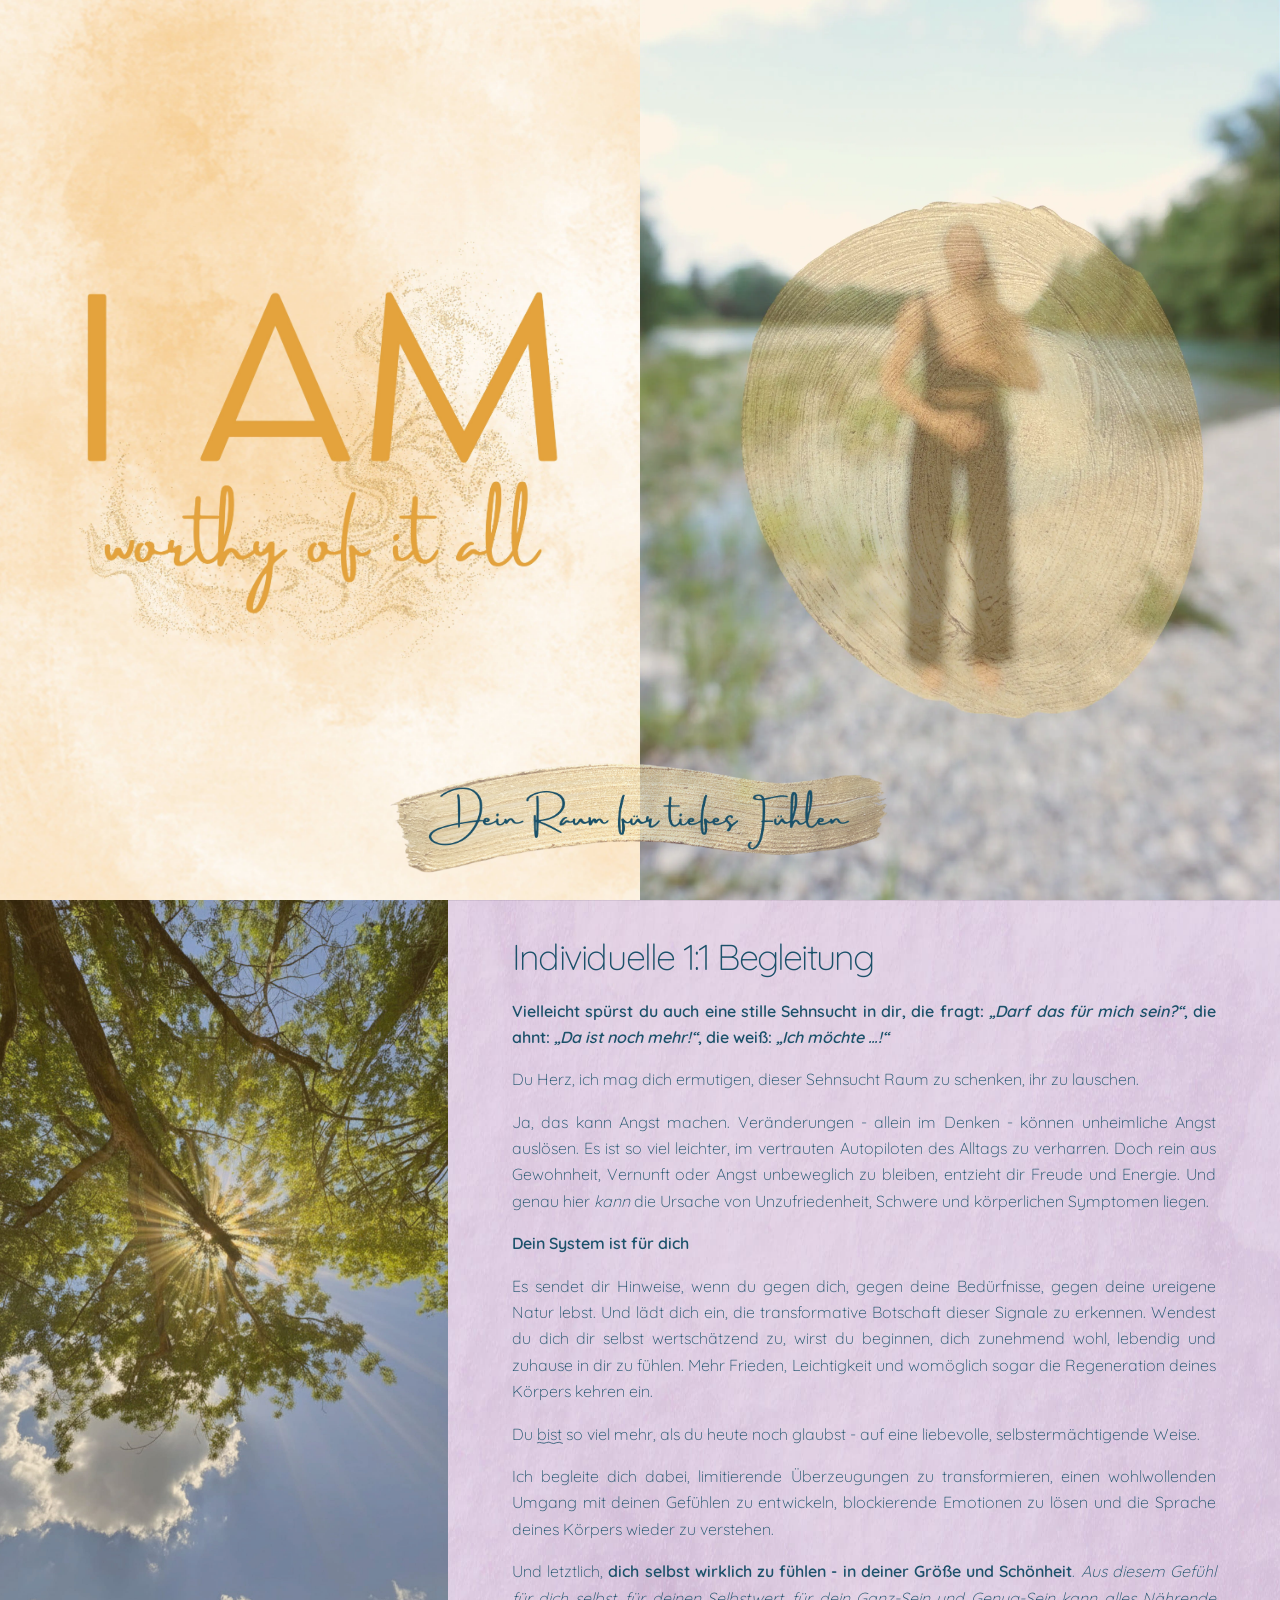
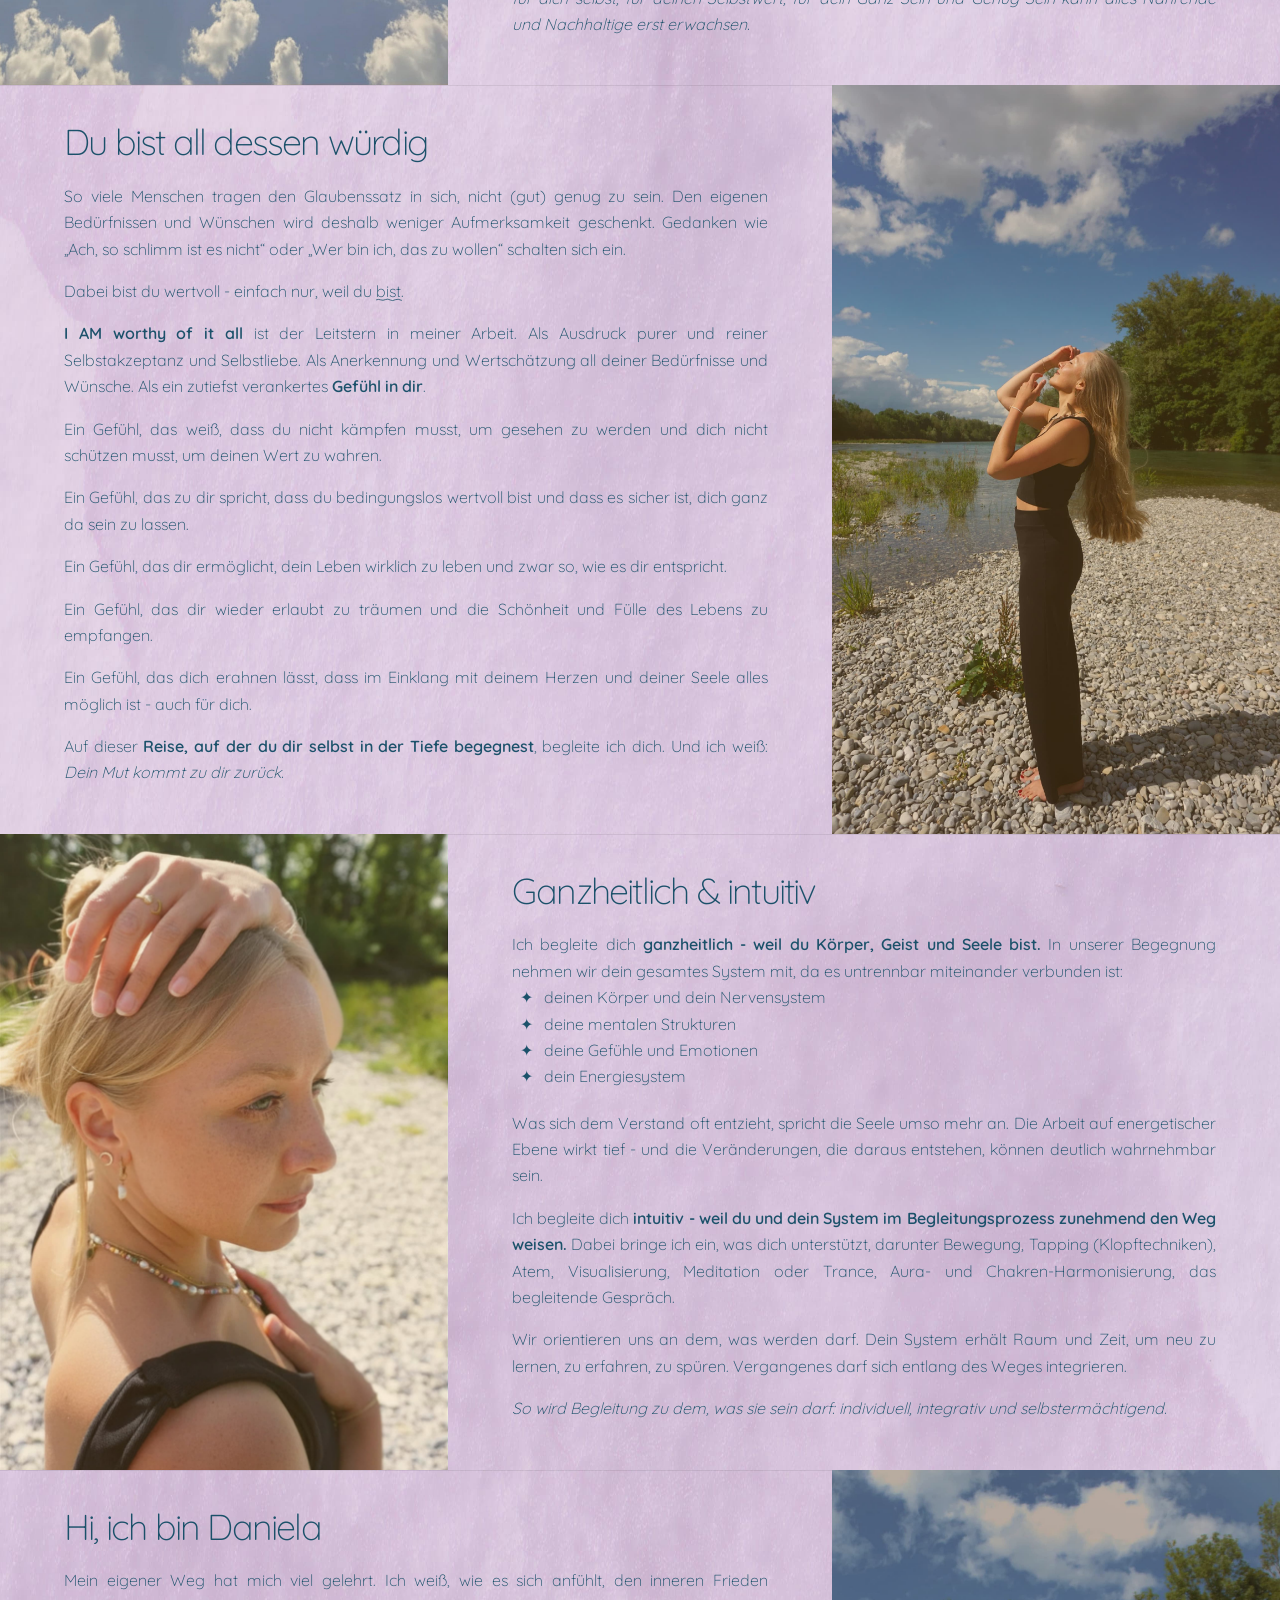
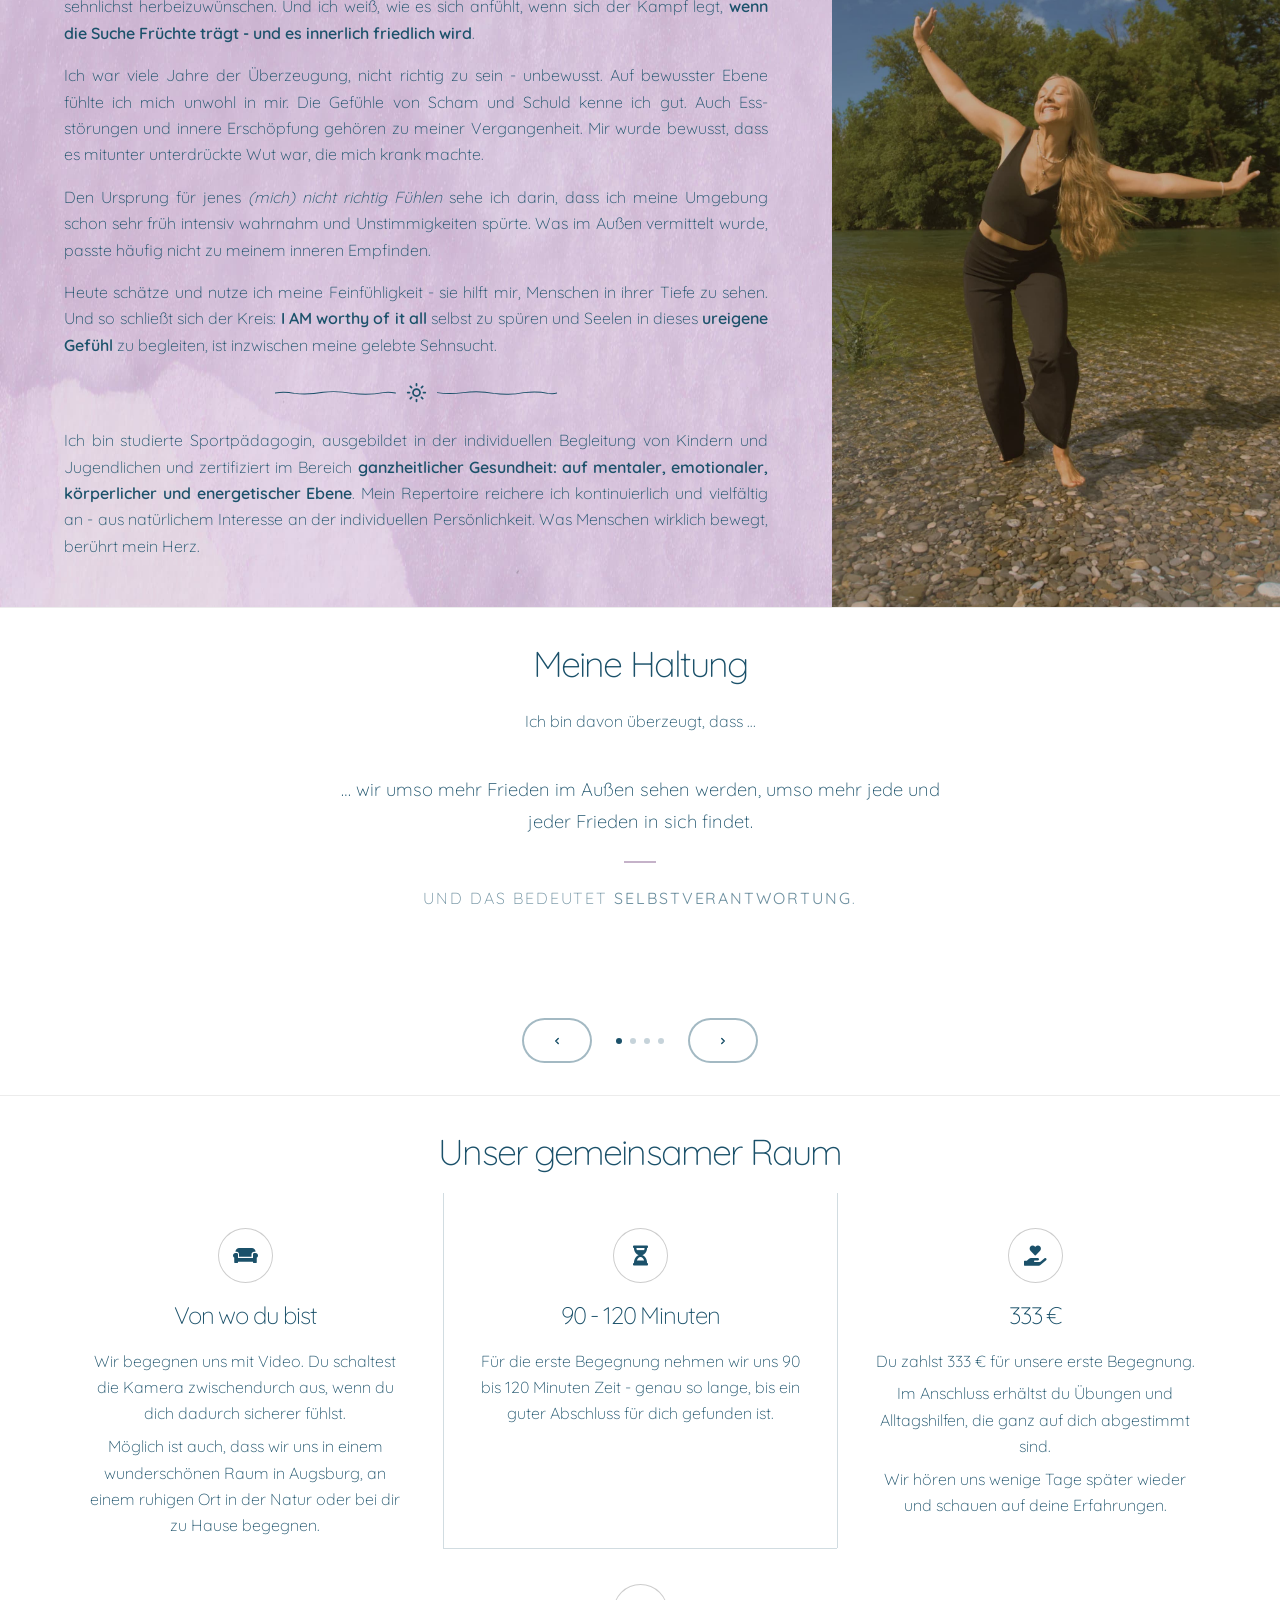
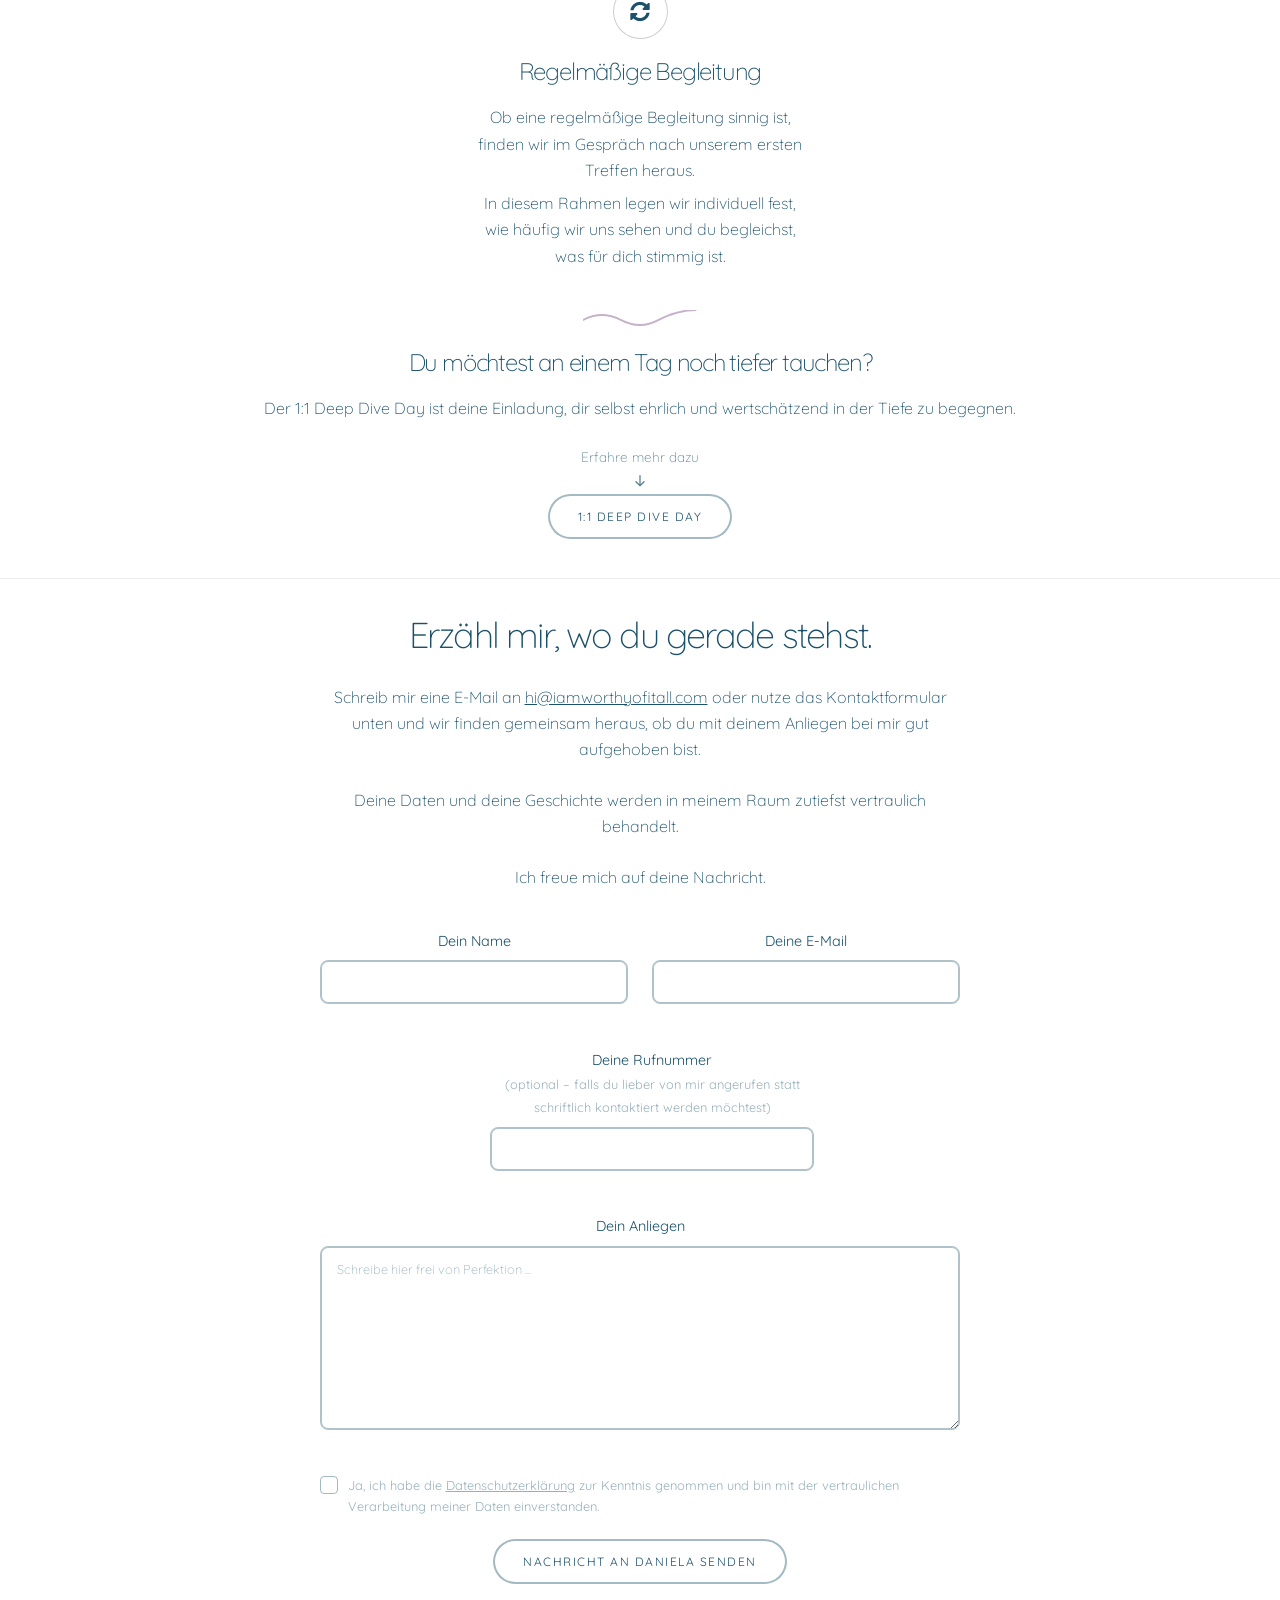
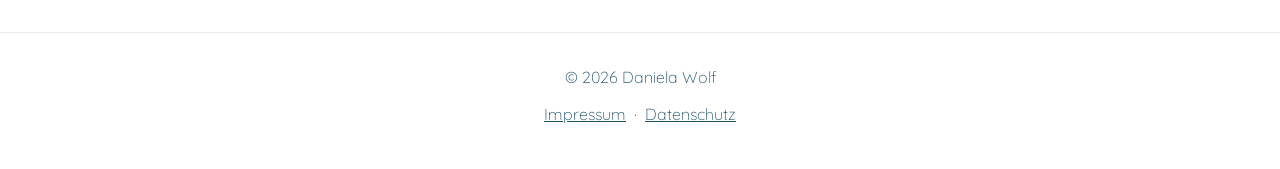
==== commit a22b3142: "Add files via upload" ====
--- a/index.html
+++ b/index.html
@@ -5,7 +5,7 @@
 		<meta charset="utf-8" />
 		<meta name="viewport" content="width=device-width, initial-scale=1, user-scalable=no" />
 		<meta name="google-site-verification" content="w1ATmz9jHUcsZCT5lZ7PDkABOZ9TWbviF-OjMQii8Yc" />
-		<meta name="description" content="Individuell-ganzheitliche 1:1 Begleitung für Seele, Geist &amp; Körper - tiefes Fühlen, persönliches Wachstum und Bewusstseinserweiterung." />
+		<meta name="description" content="Daniela Wolf, Individuell-ganzheitliche 1:1 Begleitung - tiefes Fühlen, Selbst(wert)gefühl, innerer Frieden und Energetik." />
 		<link rel="stylesheet" href="assets/css/main.css" />
 		<noscript><link rel="stylesheet" href="assets/css/noscript.css" /></noscript>
 		<style>
@@ -72,6 +72,42 @@
 			#kontakt > .inner {
 				padding-bottom: 1rem !important;
 			}
+			/* "erwachsen": Worttrennung nur in der mobilen Ansicht */
+			.wort-mobil { display: none; }
+			.wort-desktop { display: inline; }
+			@media screen and (min-width: 737px) {
+				#telefon-feld {
+					width: 348px;
+					max-width: 100%;
+					margin-left: auto;
+					margin-right: auto;
+				}
+				#telefon-feld label {
+					text-align: center;
+				}
+			}
+			@media screen and (max-width: 736px) {
+				.wort-mobil { display: inline; }
+				.wort-desktop { display: none; }
+			}
+			/* Was mich bewegt */
+			.bewegt-dot.active { opacity: 1 !important; }
+			#bewegt-prev, #bewegt-next { flex-shrink: 0; }
+			@media screen and (max-width: 736px) {
+				#bewegt-prev, #bewegt-next {
+					padding: 0 0.9em !important;
+				}
+			}
+
+			/* Deep Dive Day Teaser: jeder Satz bleibt in einer Zeile, sofern genug Platz ist */
+			.teaser-line {
+				white-space: nowrap;
+			}
+			@media screen and (max-width: 736px) {
+				.teaser-line {
+					white-space: normal;
+				}
+			}
 			@media screen and (max-width: 736px) {
 				#kontakt.wrapper.style1 > .inner.medium {
 					padding-bottom: 1rem !important;
@@ -139,12 +175,29 @@
 			}
 			#kontaktform input[type="text"],
 			#kontaktform input[type="email"],
+			#kontaktform input[type="tel"],
 			#kontaktform textarea {
 				border-radius: 8px !important;
 			}
 			.divided > * + * { border-top-color: rgba(27, 81, 106, 0.2) !important; }
 
 			.items.style1 section { border-color: rgba(27, 81, 106, 0.2) !important; }
+
+			#datenschutz-box.is-checked {
+				background-color: #1b516a !important;
+				border-color: #1b516a !important;
+			}
+			#datenschutz-box.is-checked::after {
+				content: '';
+				position: absolute;
+				left: 5px;
+				top: 1px;
+				width: 5px;
+				height: 9px;
+				border: solid #ffffff;
+				border-width: 0 2px 2px 0;
+				transform: rotate(45deg);
+			}
 
 			/* Buttons - normal */
 			.button, a.button, input[type="submit"], button[type="submit"] {
@@ -166,14 +219,24 @@
 			/* Formularfelder Umrandungen */
 			input[type="text"],
 			input[type="email"],
+			input[type="tel"],
 			input[type="password"],
 			select,
 			textarea {
 				border-color: rgba(27, 81, 106, 0.35) !important;
 				box-shadow: inset 0 0 0 1px rgba(27, 81, 106, 0.35) !important;
 			}
+			textarea::placeholder {
+				color: rgba(27, 81, 106, 0.45) !important;
+				-webkit-text-fill-color: rgba(27, 81, 106, 0.45) !important;
+				font-family: 'Quicksand', sans-serif !important;
+				font-size: 0.8rem !important;
+				line-height: 1.6 !important;
+				opacity: 1 !important;
+			}
 			input[type="text"]:focus,
 			input[type="email"]:focus,
+			input[type="tel"]:focus,
 			textarea:focus {
 				border-color: rgba(27, 81, 106, 0.65) !important;
 				box-shadow: inset 0 0 0 1px rgba(27, 81, 106, 0.65) !important;
@@ -259,6 +322,10 @@
 				}
 			}
 			.no-gap, p.no-gap, .spotlight .content p.no-gap { margin-bottom: 0 !important; padding-bottom: 0 !important; }
+			.desktop-break { display: none; }
+			@media screen and (min-width: 737px) {
+				.desktop-break { display: inline; }
+			}
 		</style>
 		<link rel="preload" href="images/banner.webp" as="image" />
 		<link rel="preload" href="images/banner-bg.jpg" as="image" />
@@ -312,16 +379,14 @@
 			<section class="spotlight style1 orient-right content-align-left image-position-center onscroll-image-fade-in" id="first">
 				<div class="content" style="text-align: justify;">
 					<h2>Individuelle 1:1 Begleitung</h2>
-					<p style="margin-bottom: 0.4em;"><strong>Du Herz, vielleicht spürst du auch eine stille Sehnsucht in dir, die fragt: <em>„Darf das für mich sein?“</em>, die ahnt: <em>„Da ist noch mehr!“</em>, die weiß: <em>„Ich möchte …!“</em></strong></p>
-					<p style="margin-bottom: 0.4em;">Ich mag dich ermutigen, dieser Sehnsucht Raum zu schenken, ihr zu lauschen.</p>
-					<p style="margin-bottom: 0.4em;">Ja, das kann Angst machen. Veränderungen – allein im Denken – können unheimliche Angst auslösen. Es ist so viel leichter, im vertrauten Autopiloten des Alltags zu verharren. Doch rein aus Gewohnheit, Vernunft oder Angst unbeweglich zu bleiben, entzieht dir Freude und Energie. Und genau hier <em>kann</em> die Ursache von Unzufriedenheit, Schwere und Erkrankung liegen.</p>
+					<p style="margin-bottom: 0.4em;"><strong>Vielleicht spürst du auch eine stille Sehnsucht in dir, die fragt: <em>„Darf das für mich sein?“</em>, die ahnt: <em>„Da ist noch mehr!“</em>, die weiß: <em>„Ich möchte …!“</em></strong></p>
+					<p style="margin-bottom: 0.4em;">Du Herz, ich mag dich ermutigen, dieser Sehnsucht Raum zu schenken, ihr zu lauschen.</p>
+					<p style="margin-bottom: 0.4em;">Ja, das kann Angst machen. Veränderungen - allein im Denken - können unheimliche Angst auslösen. Es ist so viel leichter, im vertrauten Autopiloten des Alltags zu verharren. Doch rein aus Gewohnheit, Vernunft oder Angst unbeweglich zu bleiben, entzieht dir Freude und Energie. Und genau hier <em>kann</em> die Ursache von Unzufriedenheit, Schwere und körperlichen Symptomen liegen.</p>
 					<p style="margin-bottom: 0.4em;"><strong>Dein System ist für dich</strong></p>
-					<p style="margin-bottom: 0.4em;">Es sendet dir Hinweise, wenn du gegen dich, gegen deine Bedürfnisse, gegen deine ureigene Natur lebst. Und lädt dich ein, die transformative Botschaft dieser Signale zu erkennen.</p>
-					<p style="margin-bottom: 0.4em;">Was deine Seele zutiefst ersehnt, wünscht sich deine Aufmerksamkeit.</p>
-					<p style="margin-bottom: 0.4em;"><strong>Du bist einzigartig und individuell</strong></p>
-					<p style="margin-bottom: 0.4em;">Wer du wirklich bist, was dich zutiefst bewegt, was dich von innen heraus strahlen lässt, darfst du selbst erspüren, definieren, leben – und gestärkt die Verantwortung dafür übernehmen. So wirst du beginnen, dich in dir Zuhause zu fühlen und dein Leben wird sich nach dir, nach deinem anfühlen. Mehr Leichtigkeit, Lebendigkeit und innerer Frieden kehren ein. Veränderungen im Außen dürfen folgen.</p>
-					<p style="margin-bottom: 0.4em;">Und Freiheit? Auch sie beginnt in dir.</p>
-					<p><em>Ich lade dich ein, dich auf diesem Weg von mir begleiten zu lassen.</em></p>
+					<p style="margin-bottom: 0.4em;">Es sendet dir Hinweise, wenn du gegen dich, gegen deine Bedürfnisse, gegen deine ureigene Natur lebst. Und lädt dich ein, die transformative Botschaft dieser Signale zu erkennen. Wendest du dich dir selbst wertschätzend zu, wirst du beginnen, dich zunehmend wohl, lebendig und zuhause in dir zu fühlen. Mehr Frieden, Leichtigkeit und womöglich sogar die Regeneration deines Körpers kehren ein.</p>
+					<p style="margin-bottom: 0.4em;">Du <span style="position: relative; display: inline-block;">bist<svg viewBox="0 0 100 20" style="position: absolute; left: -2%; bottom: 0.02em; width: 104%; height: 0.5em; overflow: visible;"><path d="M2,9 Q10,6 18,9.5 Q27,13 36,8.5 Q46,4 55,10 Q64,15 74,9 Q84,4 98,11" fill="none" stroke="#1b516a" stroke-width="3" stroke-linecap="round" stroke-linejoin="round" /></svg></span> so viel mehr, als du heute noch glaubst - auf eine liebevolle, <span class="wort-desktop">selbstermächtigende</span><span class="wort-mobil">selbst&shy;ermächtigende</span> Weise.</p>
+					<p style="margin-bottom: 0.4em;">Ich begleite dich dabei, limitierende Überzeugungen zu transformieren, einen wohlwollenden Umgang mit deinen Gefühlen zu entwickeln, blockierende Emotionen zu lösen und die Sprache deines Körpers wieder zu verstehen.</p>
+					<p style="margin-bottom: 0.4em;">Und letztlich, <strong>dich selbst wirklich zu fühlen - in deiner Größe und Schönheit</strong>. <em>Aus diesem Gefühl für dich selbst, für deinen Selbstwert, für dein Ganz-Sein und Genug-Sein kann alles Nährende und <span class="wort-desktop">Nachhaltige</span><span class="wort-mobil">Nach&shy;haltige</span> erst <span class="wort-desktop">erwachsen</span><span class="wort-mobil">er&shy;wachsen</span>.</em></p>
 				</div>
 				<div class="image">
 					<picture>
@@ -335,14 +400,15 @@
 			<section class="spotlight style1 orient-left content-align-left image-position-center onscroll-image-fade-in">
 				<div class="content" style="text-align: justify;">
 					<h2>Du bist all dessen würdig</h2>
-					<p><strong>I AM worthy of it all</strong> ist der Leitstern in meiner Arbeit. Es ist dein menschliches Recht. Es ist ein Ausdruck purer und reiner Selbstakzeptanz.</p>
-					<p>Es ist ein zutiefst verankertes <strong>Gefühl in dir</strong>.</p>
+					<p>So viele Menschen tragen den Glaubenssatz in sich, nicht (gut) genug zu sein. Den eigenen Bedürfnissen und Wünschen wird deshalb weniger <span class="wort-desktop">Aufmerksamkeit</span><span class="wort-mobil">Aufmerksam&shy;keit</span> geschenkt. Gedanken wie „Ach, so schlimm ist es nicht“ oder „Wer bin ich, das zu wollen“ schalten sich ein.</p>
+					<p>Dabei bist du wertvoll - einfach nur, weil du <span style="position: relative; display: inline-block;">bist<svg viewBox="0 0 100 20" style="position: absolute; left: -2%; bottom: 0.02em; width: 104%; height: 0.5em; overflow: visible;"><path d="M2,9 Q10,6 18,9.5 Q27,13 36,8.5 Q46,4 55,10 Q64,15 74,9 Q84,4 98,11" fill="none" stroke="#1b516a" stroke-width="3" stroke-linecap="round" stroke-linejoin="round" /></svg></span>.</p>
+					<p><strong>I AM worthy of it all</strong> ist der Leitstern in meiner Arbeit. Als Ausdruck purer und reiner <span class="wort-desktop">Selbstakzeptanz</span><span class="wort-mobil">Selbst&shy;akzeptanz</span> und Selbstliebe. Als Anerkennung und Wertschätzung all deiner Bedürfnisse und Wünsche. Als ein zutiefst verankertes <strong>Gefühl in dir</strong>.</p>
 					<p>Ein Gefühl, das weiß, dass du nicht kämpfen musst, um gesehen zu werden und dich nicht schützen musst, um deinen Wert zu wahren.</p>
 					<p>Ein Gefühl, das zu dir spricht, dass du bedingungslos wertvoll bist und dass es sicher ist, dich ganz da sein zu lassen.</p>
 					<p>Ein Gefühl, das dir ermöglicht, dein Leben wirklich zu leben und zwar so, wie es dir entspricht.</p>
-					<p>Ein Gefühl, das dich wieder träumen und die Schönheit und Fülle des Lebens empfangen lässt.</p>
-					<p>Ein Gefühl, das dich erahnen lässt, dass im Einklang mit deinem Herzen und deiner Seele alles möglich ist – auch für dich.</p>
-					<p>Auf dieser <strong>Reise, auf der du dir selbst in der Tiefe begegnest</strong>, begleite ich dich und weiß: <em>dein Mut kommt vielfach zu dir zurück.</em></p>
+					<p>Ein Gefühl, das dir wieder erlaubt zu träumen und die Schönheit und Fülle des Lebens zu empfangen.</p>
+					<p>Ein Gefühl, das dich erahnen lässt, dass im Einklang mit deinem Herzen und deiner Seele alles möglich ist - auch für dich.</p>
+					<p>Auf dieser <strong>Reise, auf der du dir selbst in der Tiefe begegnest</strong>, begleite ich dich. Und ich weiß: <em>Dein Mut kommt zu dir zurück.</em></p>
 				</div>
 				<div class="image">
 					<picture>
@@ -356,18 +422,18 @@
 			<section class="spotlight style1 orient-right content-align-left image-position-center onscroll-image-fade-in">
 				<div class="content" style="text-align: justify;">
 					<h2>Ganzheitlich &amp; intuitiv</h2>
-					<p style="margin-bottom:0 !important;">Ich begleite dich <strong>ganzheitlich – weil du Körper, Geist und Seele bist.</strong> In unserer Begegnung nehmen wir deshalb dein gesamtes System mit:</p>
+					<p style="margin-bottom:0 !important;">Ich begleite dich <strong>ganzheitlich - weil du Körper, Geist und Seele bist.</strong> In unserer Begegnung nehmen wir dein gesamtes System mit, da es untrennbar miteinander verbunden ist:</p>
 					<ul style="margin-top:0 !important; padding-top:0 !important; margin-bottom:10px !important; list-style: none; padding-left: 0; margin-left: 0;">
-						<li style="display: flex; align-items: center; gap: 0.5em;"><i class="fas fa-heart" style="color: #1b516a; font-size: 0.55em; flex-shrink: 0;"></i><span>deinen Körper und dein Nervensystem</span></li>
-						<li style="display: flex; align-items: center; gap: 0.5em;"><i class="fas fa-heart" style="color: #1b516a; font-size: 0.55em; flex-shrink: 0;"></i><span>deine mentalen Strukturen</span></li>
-						<li style="display: flex; align-items: center; gap: 0.5em;"><i class="fas fa-heart" style="color: #1b516a; font-size: 0.55em; flex-shrink: 0;"></i><span>deine Gefühle und Emotionen</span></li>
-						<li style="display: flex; align-items: center; gap: 0.5em;"><i class="fas fa-heart" style="color: #1b516a; font-size: 0.55em; flex-shrink: 0;"></i><span>dein Energiesystem</span></li>
+						<li style="display: flex; align-items: center; gap: 0.2em;"><span style="color: #1b516a; flex-shrink: 0; width: 1.3em; text-align: left;">✦</span><span>deinen Körper und dein Nervensystem</span></li>
+						<li style="display: flex; align-items: center; gap: 0.2em;"><span style="color: #1b516a; flex-shrink: 0; width: 1.3em; text-align: left;">✦</span><span>deine mentalen Strukturen</span></li>
+						<li style="display: flex; align-items: center; gap: 0.2em;"><span style="color: #1b516a; flex-shrink: 0; width: 1.3em; text-align: left;">✦</span><span>deine Gefühle und Emotionen</span></li>
+						<li style="display: flex; align-items: center; gap: 0.2em;"><span style="color: #1b516a; flex-shrink: 0; width: 1.3em; text-align: left;">✦</span><span>dein Energiesystem</span></li>
 					</ul>
 					<div style="height:10px;"></div>
-					<p>Was sich dem Verstand oft entzieht, spricht die Seele umso mehr an. Die Arbeit auf energetischer Ebene wirkt tief – und die Veränderungen, die daraus entstehen, können deutlich wahrnehmbar sein.</p>
-					<p>Ich begleite dich <strong>intuitiv – weil du und dein System im Begleitungsprozess zunehmend den Weg weisen.</strong> Dabei bringe ich ein, was dich unterstützt, darunter: Bewegung, Tapping (Klopftechniken), Atem, Visualisierung, Meditation oder Trance, Aura- und Chakren-Harmonisierung, das begleitende Gespräch.</p>
-					<p>Meine Begleitung fokussiert sich auf das, was werden darf. Deine Vergangenheit erhält dabei den Raum, den sie braucht, um integriert zu werden. Dein System bekommt die Zeit, um neu zu lernen, zu erfahren, zu spüren.</p>
-					<p><em>Jede Begegnung entfaltet sich auf ihre ganz eigene Weise.</em></p>
+					<p>Was sich dem Verstand oft entzieht, spricht die Seele umso mehr an. Die Arbeit auf energetischer Ebene wirkt tief - und die Veränderungen, die daraus entstehen, können deutlich wahrnehmbar sein.</p>
+					<p>Ich begleite dich <strong>intuitiv - weil du und dein System im Begleitungsprozess zunehmend den Weg weisen.</strong> Dabei bringe ich ein, was dich unterstützt, darunter Bewegung, Tapping (Klopftechniken), Atem, Visualisierung, Meditation oder Trance, Aura- und Chakren-Harmonisierung, das begleitende Gespräch.</p>
+					<p>Wir orientieren uns an dem, was werden darf. Dein System erhält Raum und Zeit, um neu zu lernen, zu erfahren, zu spüren. Vergangenes darf sich entlang des Weges integrieren.</p>
+					<p><em>So wird Begleitung zu dem, was sie sein darf: individuell, integrativ und selbstermächtigend.</em></p>
 				</div>
 				<div class="image">
 					<picture>
@@ -381,22 +447,66 @@
 			<section class="spotlight style1 orient-left content-align-left image-position-center onscroll-image-fade-in">
 				<div class="content" style="text-align: justify;">
 					<h2>Hi, ich bin Daniela</h2>
-					<p>Mein eigener Weg hat mich viel gelehrt. Ich weiß, wie es sich anfühlt, den inneren Frieden sehnlichst herbeizuwünschen. Und ich weiß, wie es sich anfühlt, wenn sich der Kampf legt, <strong>wenn die Suche Früchte trägt – und es innerlich friedlich wird</strong>.</p>
-					<p>Ich war viele Jahre der Überzeugung, nicht richtig zu sein – unbewusst. Auf bewusster Ebene fühlte ich mich unwohl und unsicher in mir. Die Gefühle von Scham und Schuld kenne ich gut. Auch Ess&shy;störungen und innere Erschöpfung gehören zu meiner Ver&shy;gangenheit. Ich lernte, dass es mitunter unterdrückte Wut war, die mich krank machte.</p>
-					<p>Den Ursprung für jenes <em>(mich) nicht richtig Fühlen</em> sehe ich darin, dass ich meine Umgebung schon sehr früh intensiv wahrnahm und Unstimmigkeiten spürte. Was sich im Außen zeigte, passte häufig nicht zu meinem inneren Empfinden.</p>
-					<p>Heute schätze und nutze ich meine Feinfühligkeit – sie hilft mir, Menschen in ihrer Tiefe zu sehen. Und so schließt sich der Kreis: <strong>I AM worthy of it all</strong> selbst zu spüren und Seelen in dieses <strong>ureigene Gefühl</strong> zu begleiten, war meine stille Sehnsucht.</p>
+					<p>Mein eigener Weg hat mich viel gelehrt. Ich weiß, wie es sich anfühlt, den inneren Frieden sehnlichst herbeizuwünschen. Und ich weiß, wie es sich anfühlt, wenn sich der Kampf legt, <strong>wenn die Suche Früchte trägt - und es innerlich friedlich wird</strong>.</p>
+					<p>Ich war viele Jahre der Überzeugung, nicht richtig zu sein - unbewusst. Auf bewusster Ebene fühlte ich mich unwohl in mir. Die Gefühle von Scham und Schuld kenne ich gut. Auch Ess&shy;störungen und innere Erschöpfung gehören zu meiner Ver&shy;gangenheit. Mir wurde bewusst, dass es mitunter unterdrückte Wut war, die mich krank machte.</p>
+					<p>Den Ursprung für jenes <em>(mich) nicht richtig Fühlen</em> sehe ich darin, dass ich meine Umgebung schon sehr früh intensiv wahrnahm und Unstimmigkeiten spürte. Was im Außen vermittelt wurde, passte häufig nicht zu meinem inneren Empfinden.</p>
+					<p>Heute schätze und nutze ich meine Feinfühligkeit - sie hilft mir, Menschen in ihrer Tiefe zu sehen. Und so schließt sich der Kreis: <strong>I AM worthy of it all</strong> selbst zu spüren und Seelen in dieses <strong>ureigene Gefühl</strong> zu begleiten, ist inzwischen meine gelebte Sehnsucht.</p>
 					<div style="display: flex; align-items: center; margin: 1.5em auto; width: 40%;">
-						<div style="flex: 1; height: 1px; background: #1b516a;"></div>
+						<svg viewBox="0 0 100 10" preserveAspectRatio="none" style="flex: 1; height: 8px;"><path d="M0,5 Q8,3 16,5.5 Q28,7.5 40,4 Q52,2 64,5.5 Q78,8 90,4.5 Q95,3.5 100,5" fill="none" stroke="#1b516a" stroke-width="1.2" stroke-linecap="round" /></svg>
 						<svg width="21" height="21" viewBox="0 0 24 24" fill="none" stroke="#1b516a" stroke-width="2" stroke-linecap="round" stroke-linejoin="round" aria-hidden="true" style="display: inline-block; vertical-align: middle; margin: 0 10px;"><circle cx="12" cy="12" r="4"/><path d="M12 2v2M12 20v2M4.93 4.93l1.41 1.41M17.66 17.66l1.41 1.41M2 12h2M20 12h2M4.93 19.07l1.41-1.41M17.66 6.34l1.41-1.41"/></svg>
-						<div style="flex: 1; height: 1px; background: #1b516a;"></div>
+						<svg viewBox="0 0 100 10" preserveAspectRatio="none" style="flex: 1; height: 8px;"><path d="M0,4.5 Q10,7 22,4.5 Q35,2 47,5.5 Q60,8 72,4.5 Q84,2.5 92,5.5 Q97,6.5 100,5" fill="none" stroke="#1b516a" stroke-width="1.2" stroke-linecap="round" /></svg>
 					</div>
-					<p>Ich bin studierte Sportpädagogin, ausgebildet in der individuellen Begleitung von Kindern und Jugend&shy;lichen und zertifiziert im Bereich <strong>ganzheitlicher Gesundheit und Heilung: auf mentaler, emotio&shy;naler, körperlicher und energetischer Ebene</strong>. Mein Repertoire reichere ich kontinuierlich und vielfältig an – aus einer Faszination für das Individuum heraus. Und aus einer Haltung, dass es der menschlichen Natürlichkeit entspricht, mit echtem Wohlgefühl im eigenen Körper und voller Kreations&shy;lust zu leben und zu sein.</p>
+					<p>Ich bin studierte Sportpädagogin, ausgebildet in der individuellen Begleitung von Kindern und Jugend&shy;lichen und zertifiziert im Bereich <strong>ganzheitlicher Gesundheit: auf mentaler, emotio&shy;naler, <span class="wort-desktop">körperlicher</span><span class="wort-mobil">körper&shy;licher</span> und energetischer Ebene</strong>. Mein Repertoire reichere ich kontinuierlich und vielfältig an - aus natürlichem Interesse an der individuellen Persönlichkeit. Was Menschen wirklich bewegt, berührt mein Herz.</p>
 				</div>
 				<div class="image">
 					<picture>
 						<source media="(max-width: 736px)" srcset="images/foto-ueber-mich-mobil.jpg" />
 						<img src="images/foto-ueber-mich.jpg" alt="" />
 					</picture>
+				</div>
+			</section>
+
+
+
+			<!-- Was mich bewegt -->
+			<section class="wrapper style1 align-center" style="padding-top: 0; overflow-x: hidden; max-width: 100vw;">
+				<div class="inner" style="max-width: 760px; width: 100%; box-sizing: border-box;">
+					<h2>Meine Haltung</h2>
+					<p style="margin-top: 1.2rem; font-size: 1rem;">Ich bin davon überzeugt, dass …</p>
+
+					<div id="bewegt-stage" style="position: relative; margin-top: 2.5rem; min-height: 220px; width: 100%; box-sizing: border-box;">
+						<div class="bewegt-slide active" data-step="1" style="position: absolute; top: 0; left: 0; width: 100%; opacity: 1; transition: opacity 0.5s ease;">
+							<p style="font-size: 1.15rem; line-height: 1.75;">… wir umso mehr Frieden im Außen sehen werden, umso mehr jede und jeder Frieden in sich findet.</p>
+							<div style="width: 32px; height: 2px; background: #c5b2c9; margin: 1.4rem auto;"></div>
+							<p style="text-transform: uppercase; letter-spacing: 0.12em; font-size: 1rem; opacity: 0.65; margin: 0;">Und das bedeutet <strong style="color: #1b516a !important;">Selbstverantwortung</strong>.</p>
+						</div>
+						<div class="bewegt-slide" data-step="2" style="position: absolute; top: 0; left: 0; width: 100%; opacity: 0; transition: opacity 0.5s ease;">
+							<p style="font-size: 1.15rem; line-height: 1.75;">… wir Veränderungen im Außen nur dadurch bewirken können, indem wir uns innerlich für Veränderung öffnen.</p>
+							<div style="width: 32px; height: 2px; background: #c5b2c9; margin: 1.4rem auto;"></div>
+							<p style="text-transform: uppercase; letter-spacing: 0.12em; font-size: 1rem; opacity: 0.65; margin: 0;">Und das erfordert <strong style="color: #1b516a !important;">Mut</strong>.</p>
+						</div>
+						<div class="bewegt-slide" data-step="3" style="position: absolute; top: 0; left: 0; width: 100%; opacity: 0; transition: opacity 0.5s ease;">
+							<p style="font-size: 1.15rem; line-height: 1.75;">… wir so viel mehr sind, als unsere fünf Sinne und unser rationaler Verstand uns begreifen lassen.</p>
+							<div style="width: 32px; height: 2px; background: #c5b2c9; margin: 1.4rem auto;"></div>
+							<p style="text-transform: uppercase; letter-spacing: 0.12em; font-size: 1rem; opacity: 0.65; margin: 0;">Und das bringt <strong style="color: #1b516a !important;">Verbundenheit</strong>.</p>
+						</div>
+						<div class="bewegt-slide" data-step="4" style="position: absolute; top: 0; left: 0; width: 100%; opacity: 0; transition: opacity 0.5s ease;">
+							<p style="font-size: 1.15rem; line-height: 1.75;">… wir lernen dürfen, all unsere Gefühle da sein zu lassen, sie wahr- und anzunehmen, ihnen zu lauschen und zu vertrauen.</p>
+							<div style="width: 32px; height: 2px; background: #c5b2c9; margin: 1.4rem auto;"></div>
+							<p style="text-transform: uppercase; letter-spacing: 0.12em; font-size: 1rem; opacity: 0.65; margin: 0;">Und das ist <strong style="color: #1b516a !important;">Menschsein</strong>.</p>
+						</div>
+					</div>
+
+					<div style="display: flex; align-items: center; justify-content: center; gap: 1.5rem; margin-top: 1.5rem; flex-wrap: wrap;">
+						<button type="button" id="bewegt-prev" class="button" aria-label="Vorherige Überzeugung" style="display: inline-flex; align-items: center; justify-content: center;"><svg width="10" height="10" viewBox="0 0 24 24" fill="none" stroke="currentColor" stroke-width="3.5" stroke-linecap="round" stroke-linejoin="round"><polyline points="15 6 9 12 15 18" /></svg></button>
+						<div style="display: flex; gap: 0.5rem;">
+							<span class="bewegt-dot active" data-step="1" style="width: 6px; height: 6px; border-radius: 50%; background: #1b516a; opacity: 1; display: inline-block; cursor: pointer; transition: opacity 0.2s ease;"></span>
+							<span class="bewegt-dot" data-step="2" style="width: 6px; height: 6px; border-radius: 50%; background: #1b516a; opacity: 0.25; display: inline-block; cursor: pointer; transition: opacity 0.2s ease;"></span>
+							<span class="bewegt-dot" data-step="3" style="width: 6px; height: 6px; border-radius: 50%; background: #1b516a; opacity: 0.25; display: inline-block; cursor: pointer; transition: opacity 0.2s ease;"></span>
+							<span class="bewegt-dot" data-step="4" style="width: 6px; height: 6px; border-radius: 50%; background: #1b516a; opacity: 0.25; display: inline-block; cursor: pointer; transition: opacity 0.2s ease;"></span>
+						</div>
+						<button type="button" id="bewegt-next" class="button" aria-label="Nächste Überzeugung" style="display: inline-flex; align-items: center; justify-content: center;"><svg width="10" height="10" viewBox="0 0 24 24" fill="none" stroke="currentColor" stroke-width="3.5" stroke-linecap="round" stroke-linejoin="round"><polyline points="9 6 15 12 9 18" /></svg></button>
+					</div>
 				</div>
 			</section>
 
@@ -410,13 +520,13 @@
 						<section>
 							<span class="icon solid style2 major fa-couch"></span>
 							<h3>Von wo du bist</h3>
-							<p>Wir begegnen uns mit Video. Du schaltest die Kamera zwischendurch aus, wenn dich das sicher fühlen lässt.</p>
-							<p>Mache es dir an einem Ort gemütlich, an dem du dich ungestört und frei bewegen, ggf.&nbsp;Töne von dir geben und zur Ruhe kommen kannst.</p>
+							<p>Wir begegnen uns mit Video. Du schaltest die Kamera zwischendurch aus, wenn du dich dadurch sicherer fühlst.</p>
+							<p>Möglich ist auch, dass wir uns in einem wunderschönen Raum in Augsburg, an einem ruhigen Ort in der Natur oder bei dir zu Hause begegnen.</p>
 						</section>
 						<section>
 							<span class="icon solid style2 major fa-hourglass-half"></span>
-							<h3>90 – 120 Minuten</h3>
-							<p>Für die erste Begegnung nehmen wir uns 90 bis 120 Minuten Zeit – genau so lange, bis ein guter Abschluss für dich gefunden ist.</p>
+							<h3>90 - 120 Minuten</h3>
+							<p>Für die erste Begegnung nehmen wir uns 90 bis 120 Minuten Zeit - genau so lange, bis ein guter Abschluss für dich gefunden ist.</p>
 						</section>
 						<section>
 							<span class="icon solid style2 major fa-hand-holding-heart"></span>
@@ -432,6 +542,19 @@
 							<p>In diesem Rahmen legen wir individuell fest, wie häufig wir uns sehen und du begleichst, was für dich stimmig ist.</p>
 						</section>
 					</div>
+
+					<!-- Deep Dive Day Teaser -->
+					<div id="deepdive-teaser" style="scroll-margin-top: 2rem;"></div>
+					<svg viewBox="0 0 200 20" preserveAspectRatio="none" style="width: 3cm; height: 20px; display: block; margin: 1rem auto 1rem;">
+						<path d="M0,10 Q33,0 67,10 T133,10 Q167,0 200,0" fill="none" stroke="#c5b2c9" stroke-width="2" />
+					</svg>
+					<h3 class="teaser-line">Du möchtest an einem Tag noch tiefer tauchen?</h3>
+					<p class="teaser-line" style="margin: 0 auto 1.5rem;">Der 1:1 Deep Dive Day ist deine Einladung, dir selbst ehrlich und wertschätzend in der Tiefe zu begegnen.</p>
+					<p style="max-width: 500px; margin: 0 auto 0.3rem; font-size: 0.85rem; opacity: 0.7;">Erfahre mehr dazu</p>
+					<svg viewBox="0 0 24 24" style="width: 16px; height: 16px; display: block; margin: 0 auto 0.3rem; opacity: 0.7;">
+						<path d="M12 4 L12 18 M6 13 L12 19 L18 13" fill="none" stroke="#1b516a" stroke-width="2" stroke-linecap="round" stroke-linejoin="round" />
+					</svg>
+					<a href="deepdiveday-mainpage.html" class="button">1:1 Deep Dive Day</a>
 				</div>
 			</section>
 
@@ -440,12 +563,12 @@
 			<section class="wrapper style1 align-center" id="kontakt">
 				<div class="inner medium" style="padding-bottom: 16px !important;">
 					<h2>Erzähl mir, wo du gerade stehst.</h2>
-					<p>Schreib mir unverbindlich an <a href="mailto:hi@iamworthyofitall.com" style="color:#1b516a !important; border-bottom-color:#1b516a !important;">hi@iamworthyofitall.com</a> oder nutze das Kontaktformular unten.</p>
-					<p style="margin-bottom: 2rem !important;">Ich freue mich auf deine Nachricht.</p>
-					<p>&nbsp;</p>
-					<form method="post" action="https://api.web3forms.com/submit" id="kontaktform" novalidate>
+					<p style="margin-top: 1.5rem !important;">Schreib mir eine E-Mail an <a href="mailto:hi@iamworthyofitall.com" style="color:#1b516a !important; border-bottom-color:#1b516a !important;">hi@iamworthyofitall.com</a> oder nutze das Kontaktformular unten und wir finden gemeinsam heraus, ob du mit deinem Anliegen bei mir gut aufgehoben bist.</p>
+					<p style="margin-top: 1.5rem !important;">Deine Daten und deine Geschichte werden in meinem Raum zutiefst vertraulich behandelt.</p>
+					<p style="margin-bottom: 0 !important; margin-top: 1.5rem !important;">Ich freue mich auf deine Nachricht.</p>
+					<form method="post" action="https://api.web3forms.com/submit" id="kontaktform" novalidate style="margin-top: 2.5rem !important;">
 						<input type="hidden" name="access_key" value="c63181c9-d933-462b-9041-36f4e16583ec" />
-						<input type="hidden" name="subject" value="Neue Kontaktanfrage – I AM worthy of it all” />
+						<input type="hidden" name="subject" value="Neue Kontaktanfrage - I AM worthy of it all" />
 						<input type="hidden" name="from_name" value="Website Kontaktformular" />
 
 						<!-- Honeypot: für Menschen unsichtbar, Bots füllen es aus -->
@@ -465,9 +588,17 @@
 								<input type="email" name="email" id="email" required autocomplete="email" />
 								<p id="error-email" style="display:none; color:#1b516a; font-size:0.85rem; line-height:1.6; margin-top:0.3rem; background:#e8a22c; padding:0.4em 0.6em; border-radius:4px;"></p>
 							</div>
+						</div>
+						<div class="fields">
+							<div class="field" id="telefon-feld">
+								<label for="telefon">Deine Rufnummer<br><span style="color: rgba(27, 81, 106, 0.45); font-size: 0.8rem; font-weight: 400; text-transform: none;">(optional – falls du lieber von mir angerufen statt schriftlich kontaktiert werden möchtest)</span></label>
+								<input type="tel" name="telefon" id="telefon" autocomplete="tel" />
+							</div>
+						</div>
+						<div class="fields">
 							<div class="field">
 								<label for="message">Dein Anliegen</label>
-								<textarea name="message" id="message" rows="6" required></textarea>
+								<textarea name="message" id="message" rows="6" required placeholder="Schreibe hier frei von Perfektion ..."></textarea>
 								<p id="error-message" style="display:none; color:#1b516a; font-size:0.85rem; line-height:1.6; margin-top:0.3rem; background:#e8a22c; padding:0.4em 0.6em; border-radius:4px;"></p>
 							</div>
 							<!-- Sicherheitsfrage bei Bedarf hier wieder aktivieren -->
@@ -484,13 +615,20 @@
 						<!-- Web3Forms Honeypot -->
 						<input type="checkbox" name="botcheck" style="display:none;" />
 
-						<ul class="actions special">
+						<div class="field" id="datenschutz-field" style="margin-top: 1rem !important;">
+							<div style="display:flex; align-items:flex-start; justify-content:center; gap:0.6rem; width:100%;">
+								<div id="datenschutz-box" role="checkbox" aria-checked="false" tabindex="0" style="display:inline-block; width:18px; height:18px; min-width:18px; flex-shrink:0; border:1.5px solid rgba(27, 81, 106, 0.4); border-radius:4px; background-color:transparent; cursor:pointer; position:relative; margin-top:0.1rem;"></div>
+								<input type="hidden" name="datenschutz" id="datenschutz" value="" />
+								<label for="datenschutz-box" style="display:inline; color: rgba(27, 81, 106, 0.45) !important; font-size:0.8rem; font-weight:400; text-align:left; cursor:pointer; margin:0;">Ja, ich habe die <a href="datenschutz.html" target="_blank" style="color: rgba(27, 81, 106, 0.45) !important;">Datenschutzerklärung</a> zur Kenntnis genommen und bin mit der vertraulichen Verarbeitung meiner Daten einverstanden.</label>
+							</div>
+							<p id="error-datenschutz" style="display:none; color:#1b516a; font-size:0.85rem; line-height:1.6; margin-top:0.3rem; background:#e8a22c; padding:0.4em 0.6em; border-radius:4px;"></p>
+						</div>
+
+						<ul class="actions special" style="margin-top: 1rem !important;">
 							<li><input type="submit" id="submit-btn" value="Nachricht an Daniela senden" /></li>
 						</ul>
 
-						<p id="form-success" style="display:none; color:#1b516a; margin-top:1rem; font-size:0.85rem; line-height:1.6; text-align:center; background:#e8a22c; padding:0.6em 1em; border-radius:4px;">Du Herz, Danke für deine Nachricht!<br>Ich freue mich, von dir zu lesen und antworte dir so schnell wie möglich persönlich.</p>
-
-						<p id="disclaimer-hinweis" style="font-size: 0.8rem !important; opacity: 0.5 !important; text-align: center !important; margin-top: 2.5rem !important;"><strong style="opacity: 0.5; color: inherit !important; font-weight: 600;">Hinweise:</strong> Meine Begleitung ersetzt keine ärztliche, heilpraktische oder psychotherapeutische Behandlung.<br><span style="display: block; margin-top: 0.5em;">Mit dem Absenden des Formulars erklärst du dich mit der Verarbeitung deiner Daten gemäß meiner <a href="datenschutz.html" style="color:#1b516a !important; opacity: 1;">Datenschutzerklärung</a> einverstanden.</span></p>
+						<p id="form-success" style="display:none; color:#1b516a; margin-top:1rem; font-size:0.85rem; line-height:1.6; text-align:center; background:#e8a22c; padding:0.6em 1em; border-radius:4px;">Ich freue mich, von dir zu lesen! Du hörst so schnell wie möglich persönlich von mir.</p>
 					</form>
 				</div>
 			</section>
@@ -528,15 +666,42 @@
 			// }
 			// generateCaptcha();
 
+			// Datenschutz-Kästchen: eigenständiges div-Element, komplett von hier gesteuert.
+			(function() {
+				var box = document.getElementById('datenschutz-box');
+				var hiddenField = document.getElementById('datenschutz');
+				if (box && hiddenField) {
+					function toggle() {
+						var isChecked = hiddenField.value === 'ja';
+						hiddenField.value = isChecked ? '' : 'ja';
+						box.classList.toggle('is-checked', !isChecked);
+						box.setAttribute('aria-checked', !isChecked ? 'true' : 'false');
+					}
+					box.addEventListener('click', toggle);
+					box.addEventListener('keydown', function(e) {
+						if (e.key === ' ' || e.key === 'Enter') {
+							e.preventDefault();
+							toggle();
+						}
+					});
+					document.getElementById('datenschutz-field').addEventListener('click', function(e) {
+						if (e.target.id === 'datenschutz-box' || e.target.tagName === 'A') { return; }
+						toggle();
+					});
+				}
+			})();
+
 			document.getElementById('kontaktform').addEventListener('submit', function(e) {
 				e.preventDefault();
 				var errorName = document.getElementById('error-name');
 				var errorEmail = document.getElementById('error-email');
 				var errorMessage = document.getElementById('error-message');
+				var errorDatenschutz = document.getElementById('error-datenschutz');
 				function clearErrors() {
 					errorName.style.display = 'none';
 					errorEmail.style.display = 'none';
 					errorMessage.style.display = 'none';
+					errorDatenschutz.style.display = 'none';
 				}
 				var successEl = document.getElementById('form-success');
 				clearErrors();
@@ -575,9 +740,16 @@
 				}
 
 				if (message === '') {
-					errorMessage.textContent = 'Bitte teile mir dein Anliegen mit.';
+					errorMessage.textContent = 'Bitte erzähle mir kurz von deinem Anliegen.';
 					errorMessage.style.display = 'block';
 					document.getElementById('message').focus();
+					return;
+				}
+
+				if (document.getElementById('datenschutz').value !== 'ja') {
+					errorDatenschutz.textContent = 'Bitte bestätige die Datenschutzerklärung und dass du mit der vertraulichen Verarbeitung deiner Daten einverstanden bist.';
+					errorDatenschutz.style.display = 'block';
+					document.getElementById('datenschutz-box').focus();
 					return;
 				}
 
@@ -622,6 +794,52 @@
 				});
 			});
 		})();
+
+		// Was mich bewegt: Klick-Navigation zwischen den 4 Überzeugungen
+		(function() {
+			var total = 4;
+			var current = 1;
+			var dots = document.querySelectorAll('.bewegt-dot');
+			var slides = document.querySelectorAll('.bewegt-slide');
+
+			function showStep(step) {
+				current = step;
+				dots.forEach(function(el) {
+					el.classList.toggle('active', el.getAttribute('data-step') === String(step));
+					el.style.opacity = (el.getAttribute('data-step') === String(step)) ? '1' : '0.25';
+				});
+				slides.forEach(function(el) {
+					var isActive = el.getAttribute('data-step') === String(step);
+					el.classList.toggle('active', isActive);
+					el.style.opacity = isActive ? '1' : '0';
+					el.style.pointerEvents = isActive ? 'auto' : 'none';
+				});
+			}
+
+			var prevBtn = document.getElementById('bewegt-prev');
+			var nextBtn = document.getElementById('bewegt-next');
+
+			if (prevBtn && nextBtn) {
+				prevBtn.addEventListener('click', function() {
+					var next = current - 1;
+					if (next < 1) { next = total; }
+					showStep(next);
+				});
+				nextBtn.addEventListener('click', function() {
+					var next = current + 1;
+					if (next > total) { next = 1; }
+					showStep(next);
+				});
+			}
+
+			dots.forEach(function(dot) {
+				dot.addEventListener('click', function() {
+					showStep(parseInt(dot.getAttribute('data-step'), 10));
+				});
+			});
+
+			showStep(1);
+		})();
 		</script>
 
 	</body>
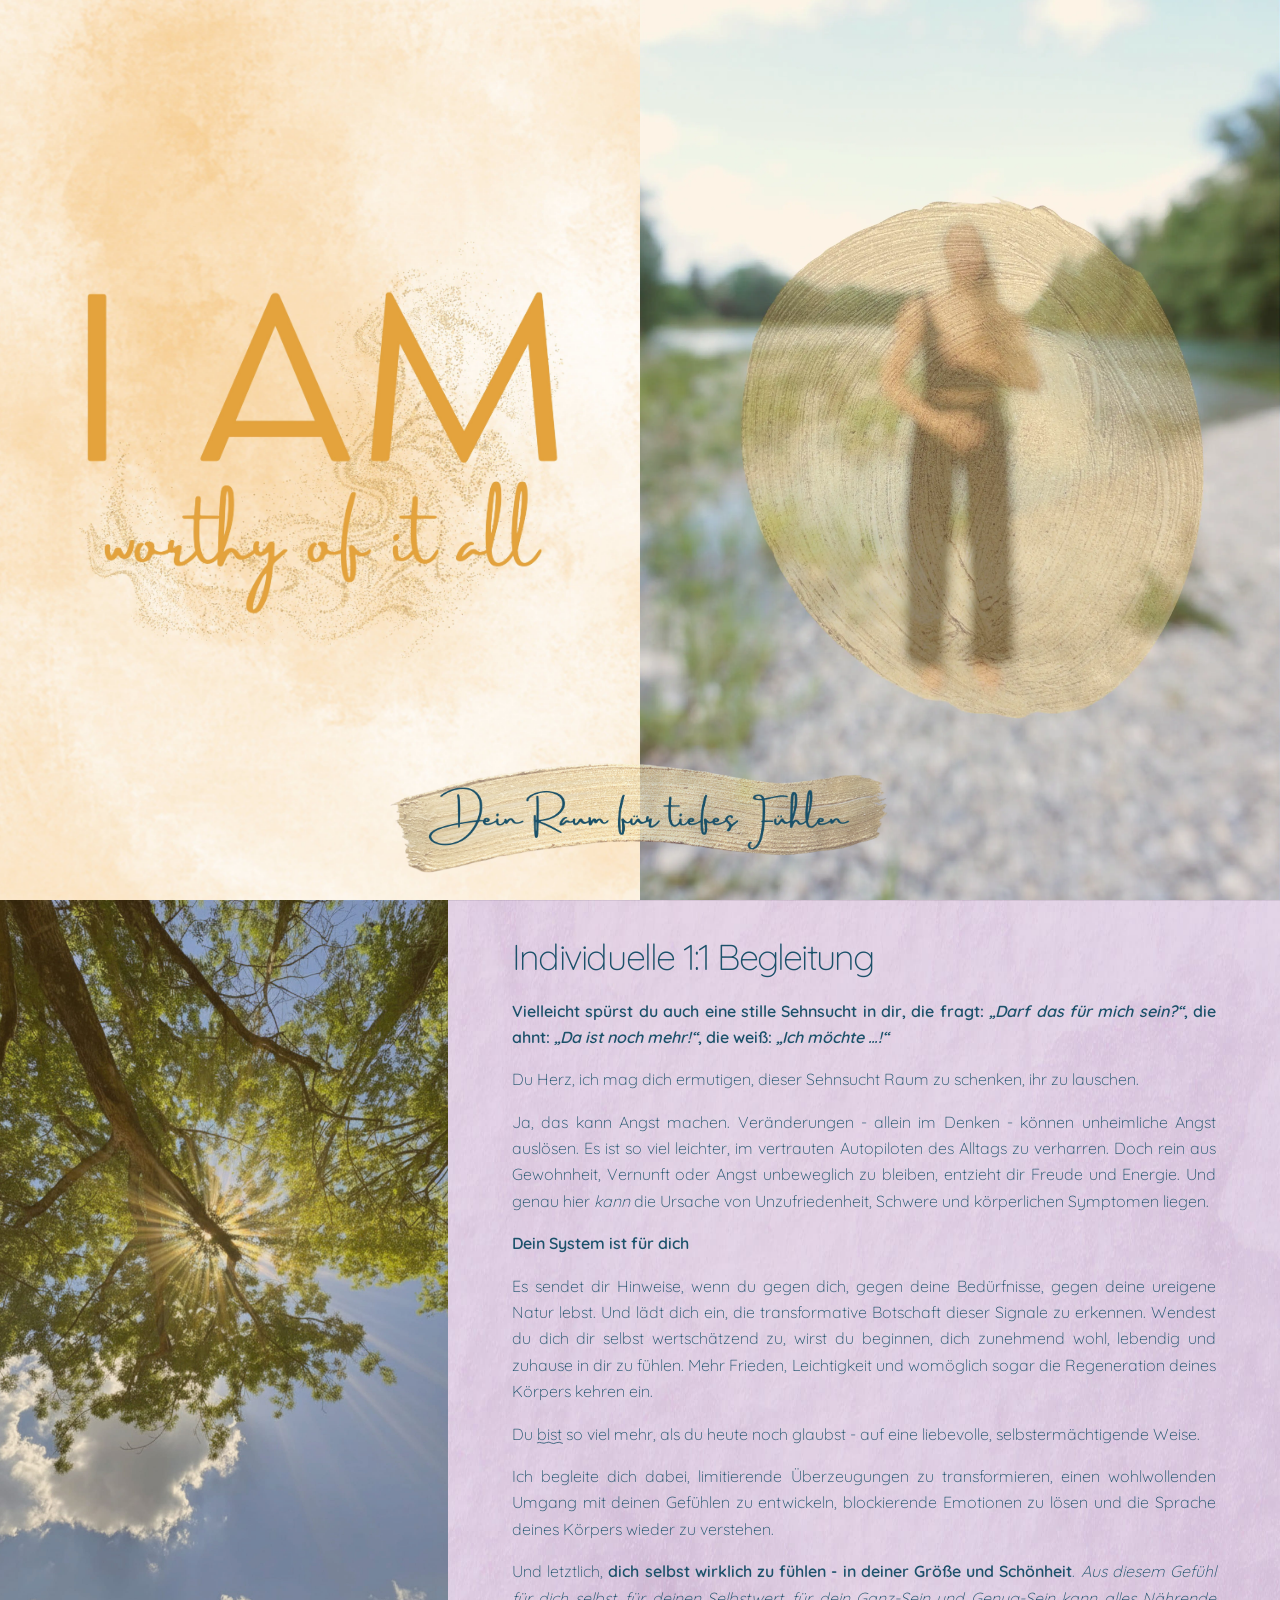
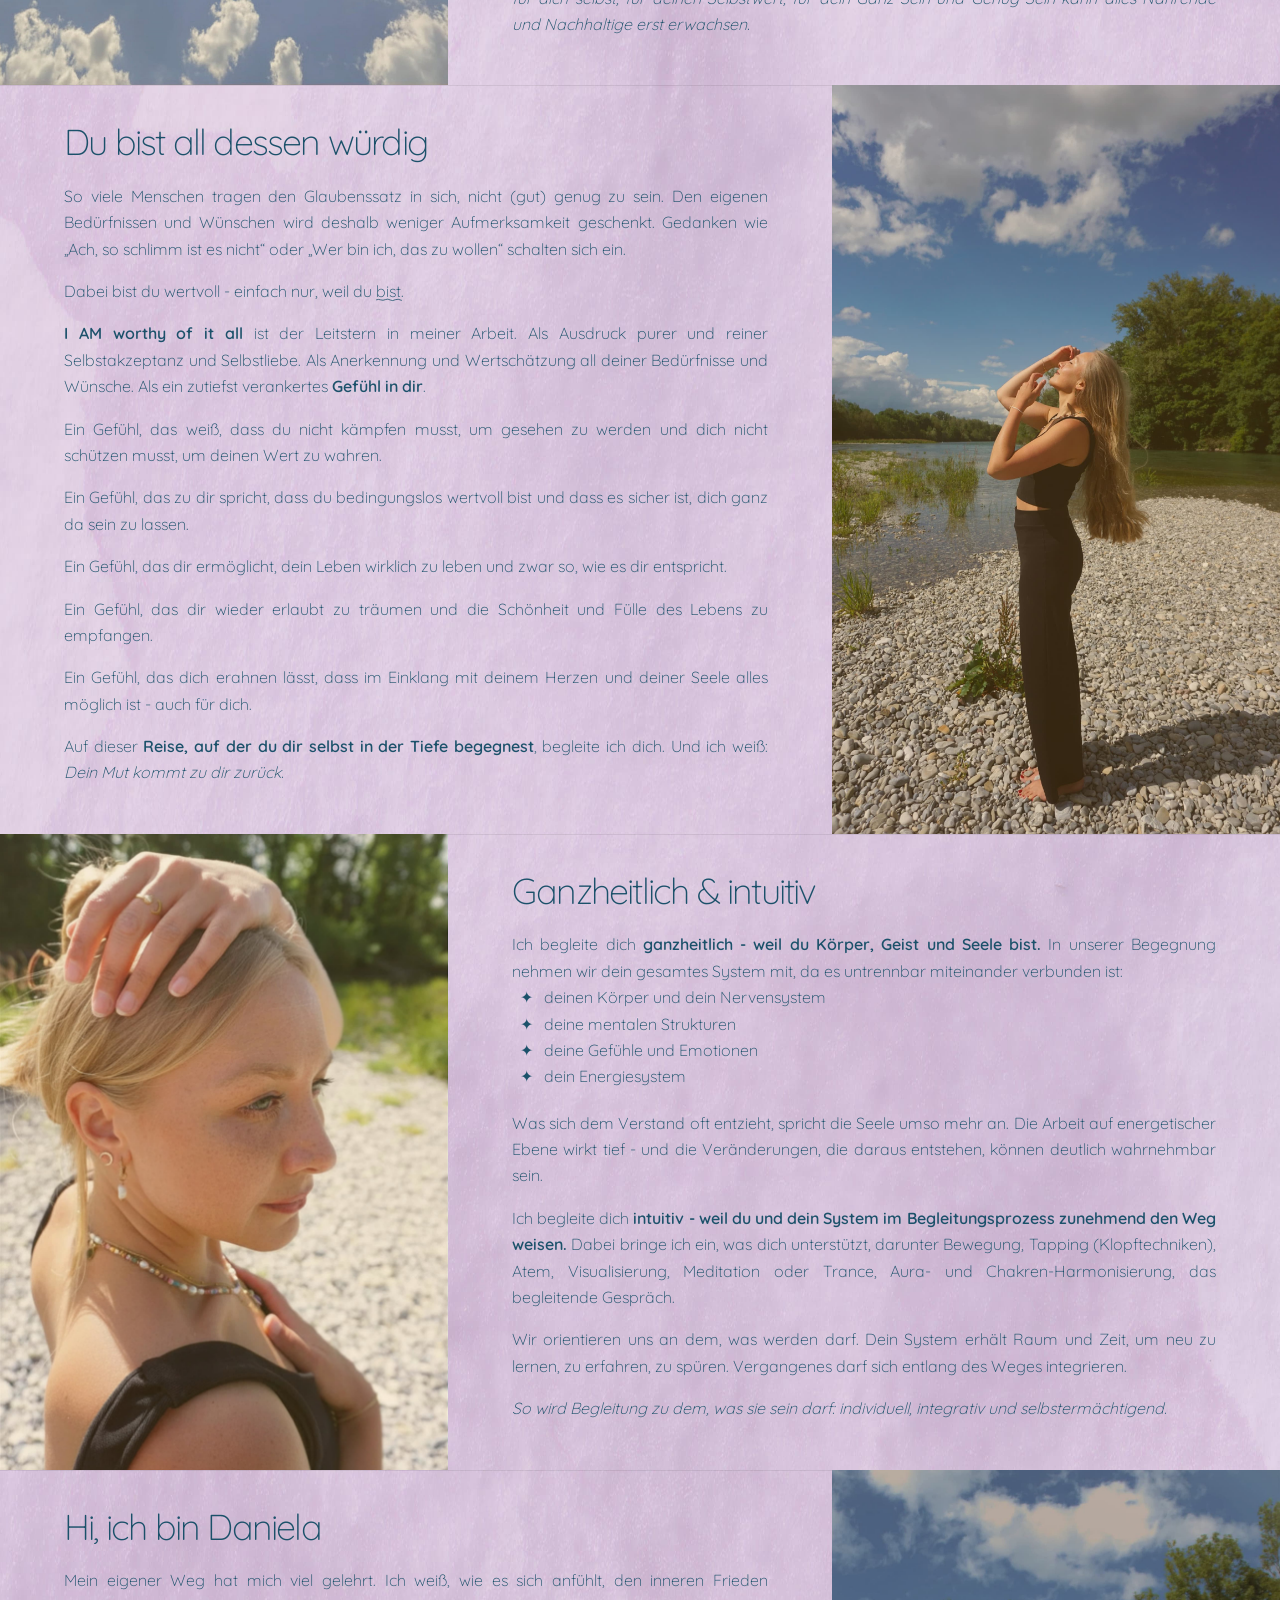
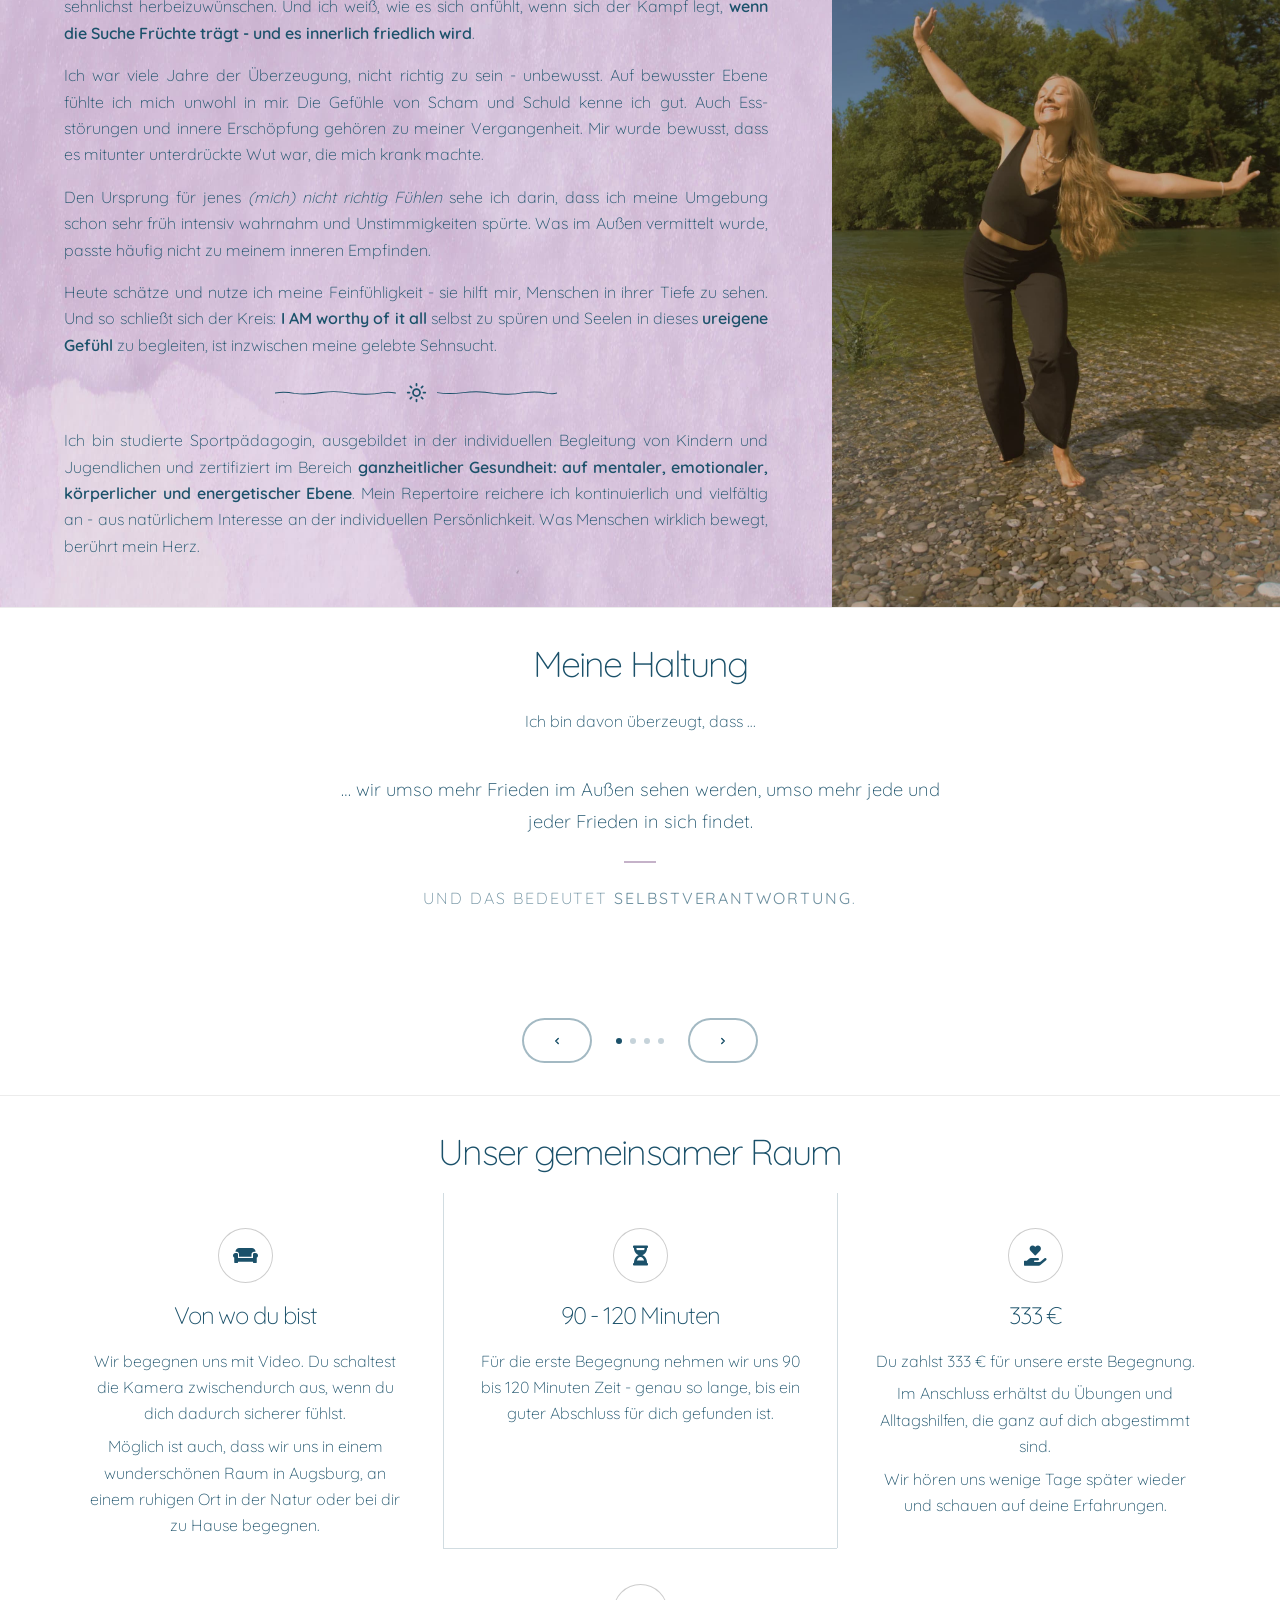
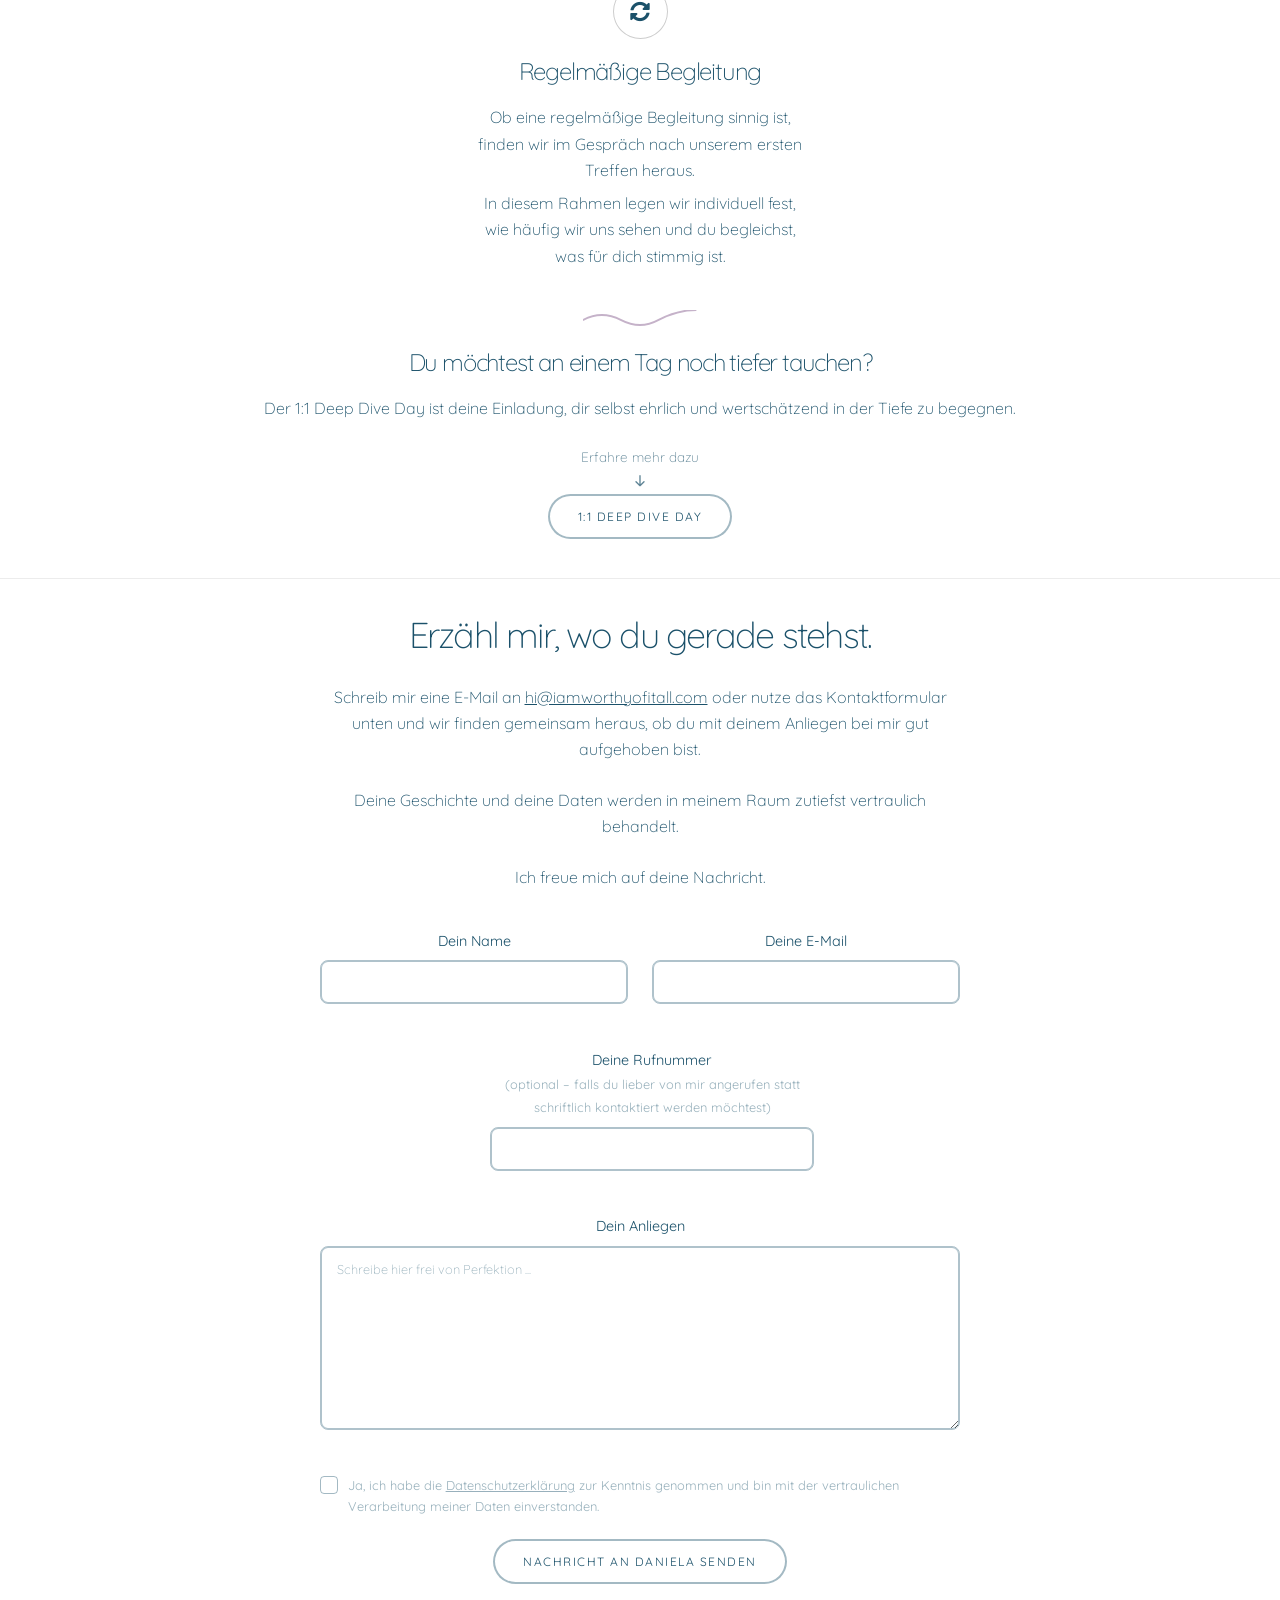
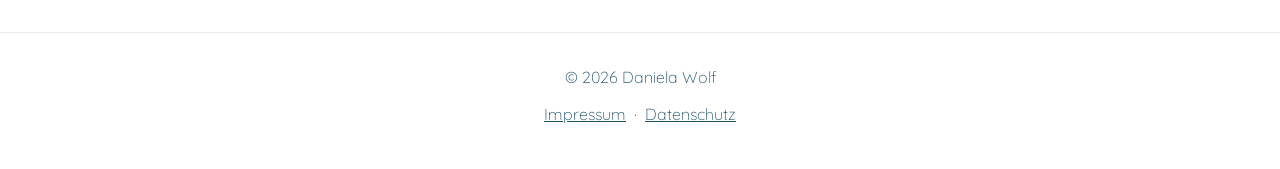
==== commit 3d634e1e: "Add files via upload" ====
--- a/index.html
+++ b/index.html
@@ -564,7 +564,7 @@
 				<div class="inner medium" style="padding-bottom: 16px !important;">
 					<h2>Erzähl mir, wo du gerade stehst.</h2>
 					<p style="margin-top: 1.5rem !important;">Schreib mir eine E-Mail an <a href="mailto:hi@iamworthyofitall.com" style="color:#1b516a !important; border-bottom-color:#1b516a !important;">hi@iamworthyofitall.com</a> oder nutze das Kontaktformular unten und wir finden gemeinsam heraus, ob du mit deinem Anliegen bei mir gut aufgehoben bist.</p>
-					<p style="margin-top: 1.5rem !important;">Deine Daten und deine Geschichte werden in meinem Raum zutiefst vertraulich behandelt.</p>
+					<p style="margin-top: 1.5rem !important;">Deine Geschichte und deine Daten werden in meinem Raum zutiefst vertraulich behandelt.</p>
 					<p style="margin-bottom: 0 !important; margin-top: 1.5rem !important;">Ich freue mich auf deine Nachricht.</p>
 					<form method="post" action="https://api.web3forms.com/submit" id="kontaktform" novalidate style="margin-top: 2.5rem !important;">
 						<input type="hidden" name="access_key" value="c63181c9-d933-462b-9041-36f4e16583ec" />
